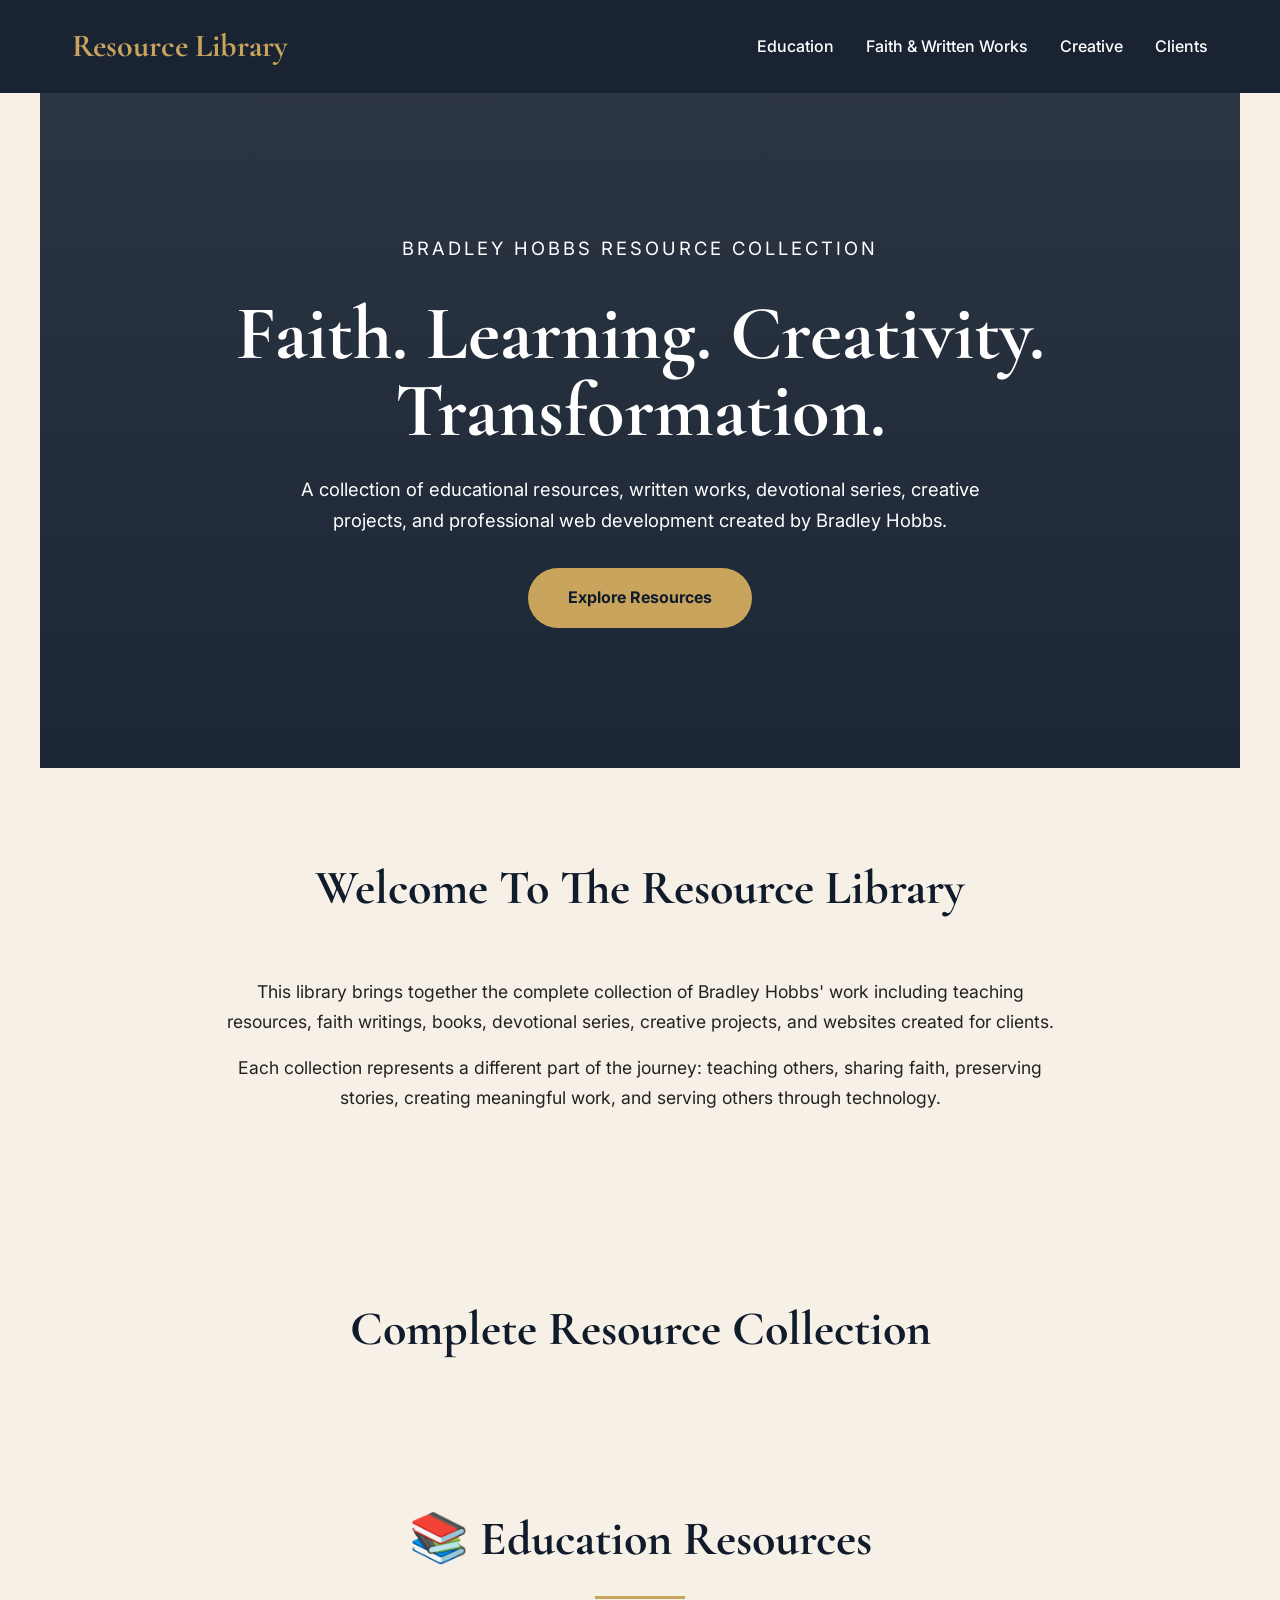
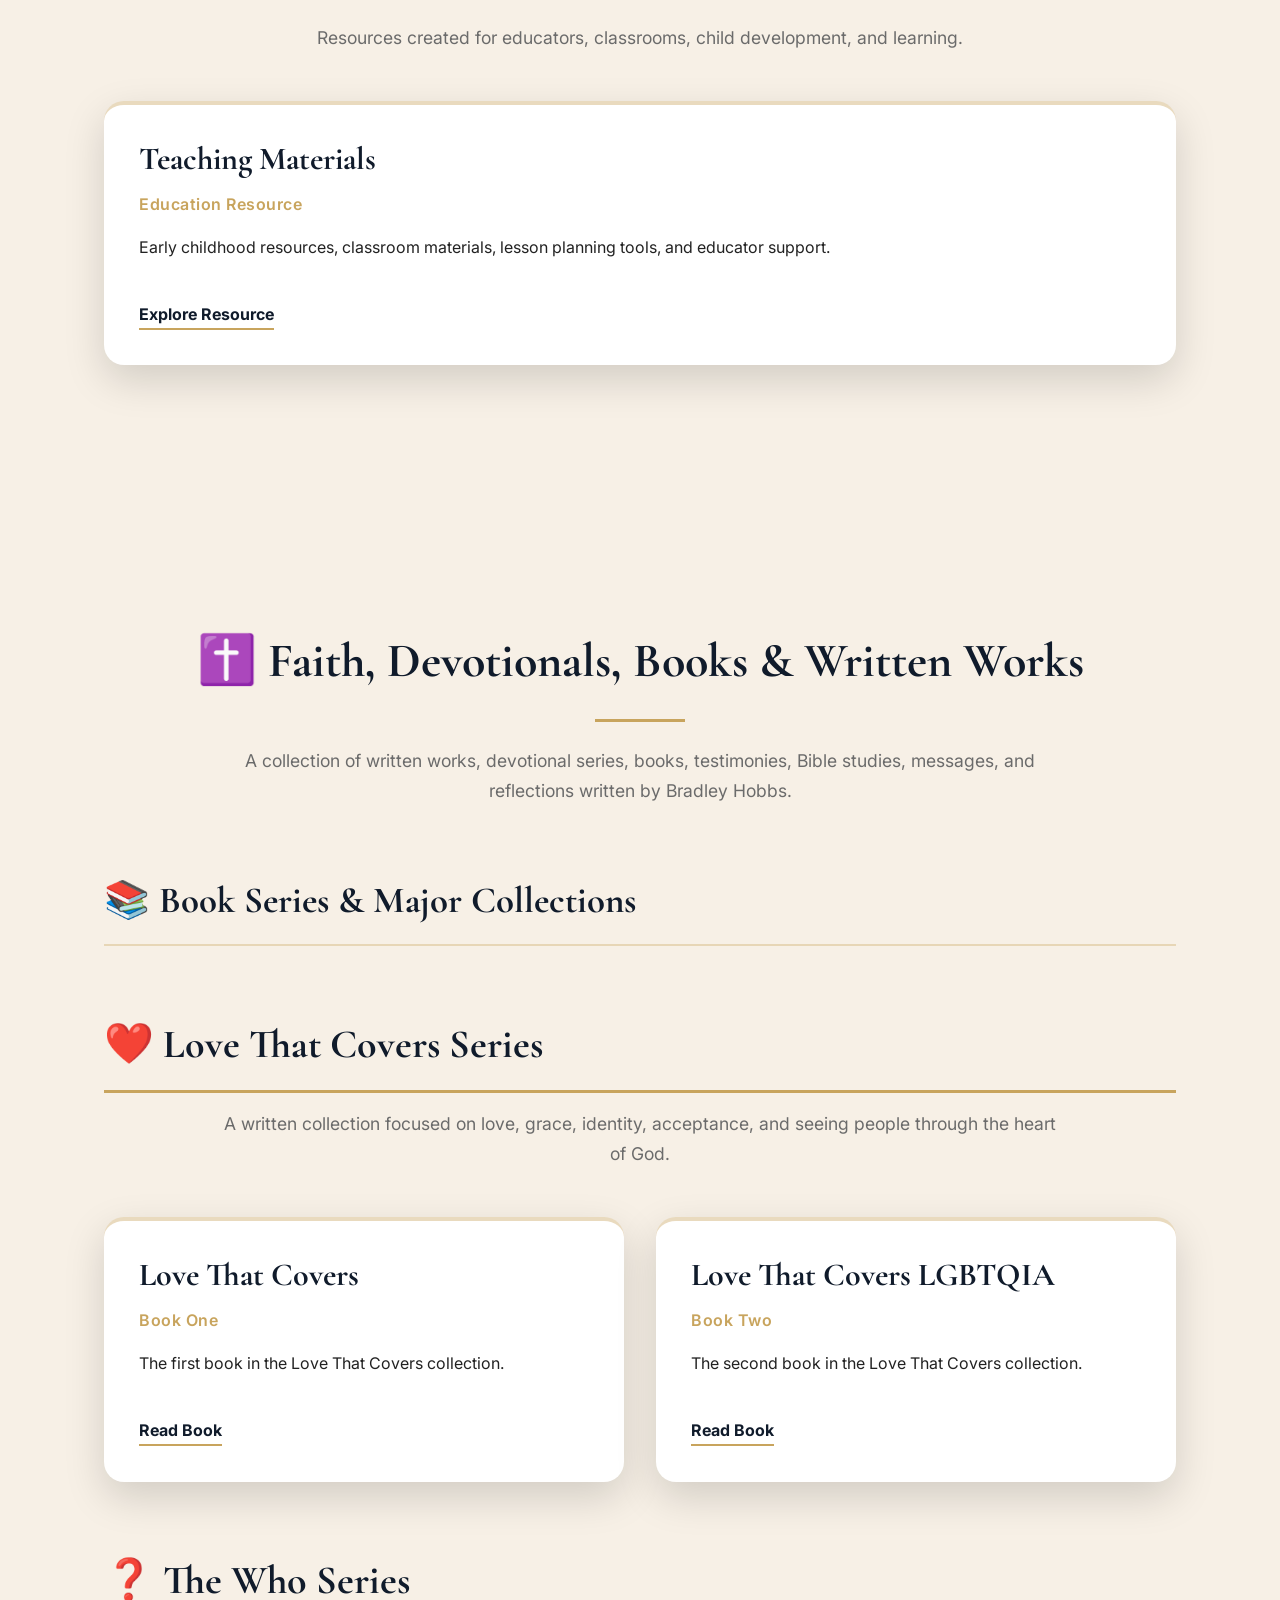
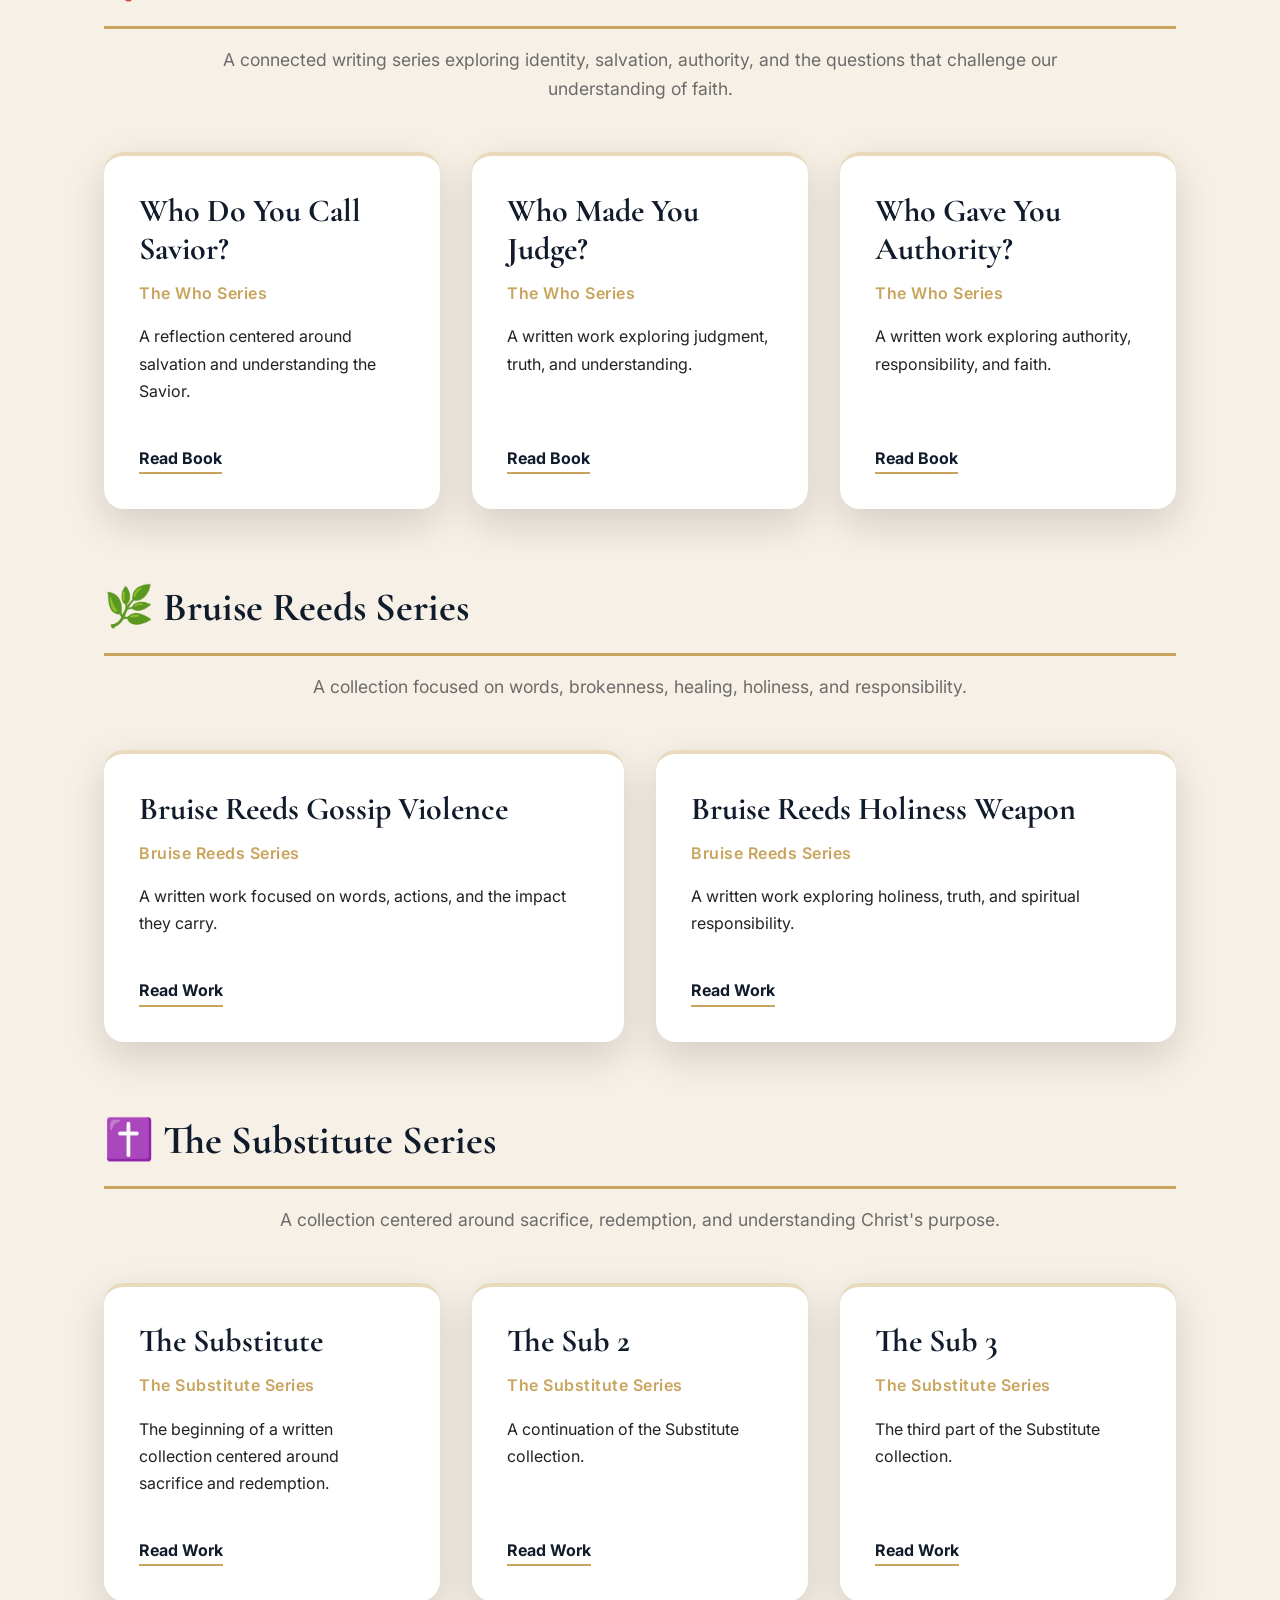
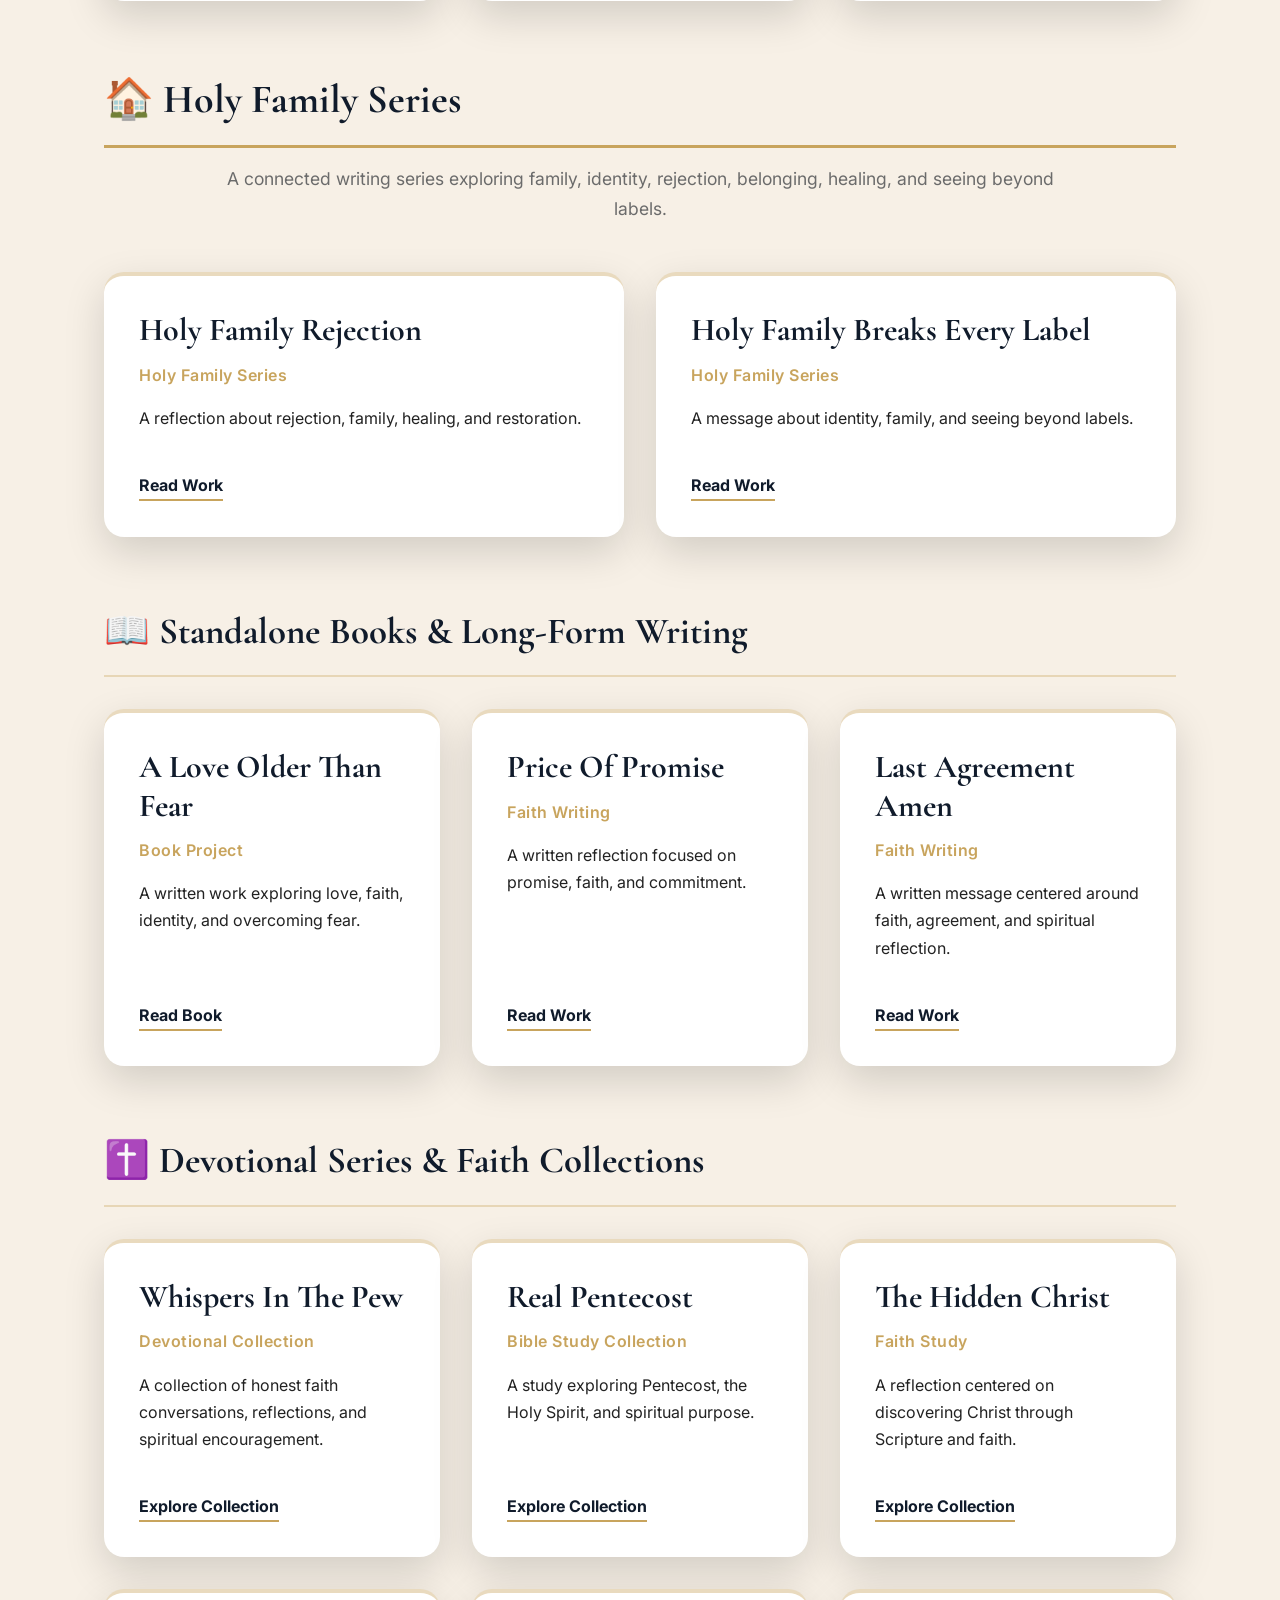
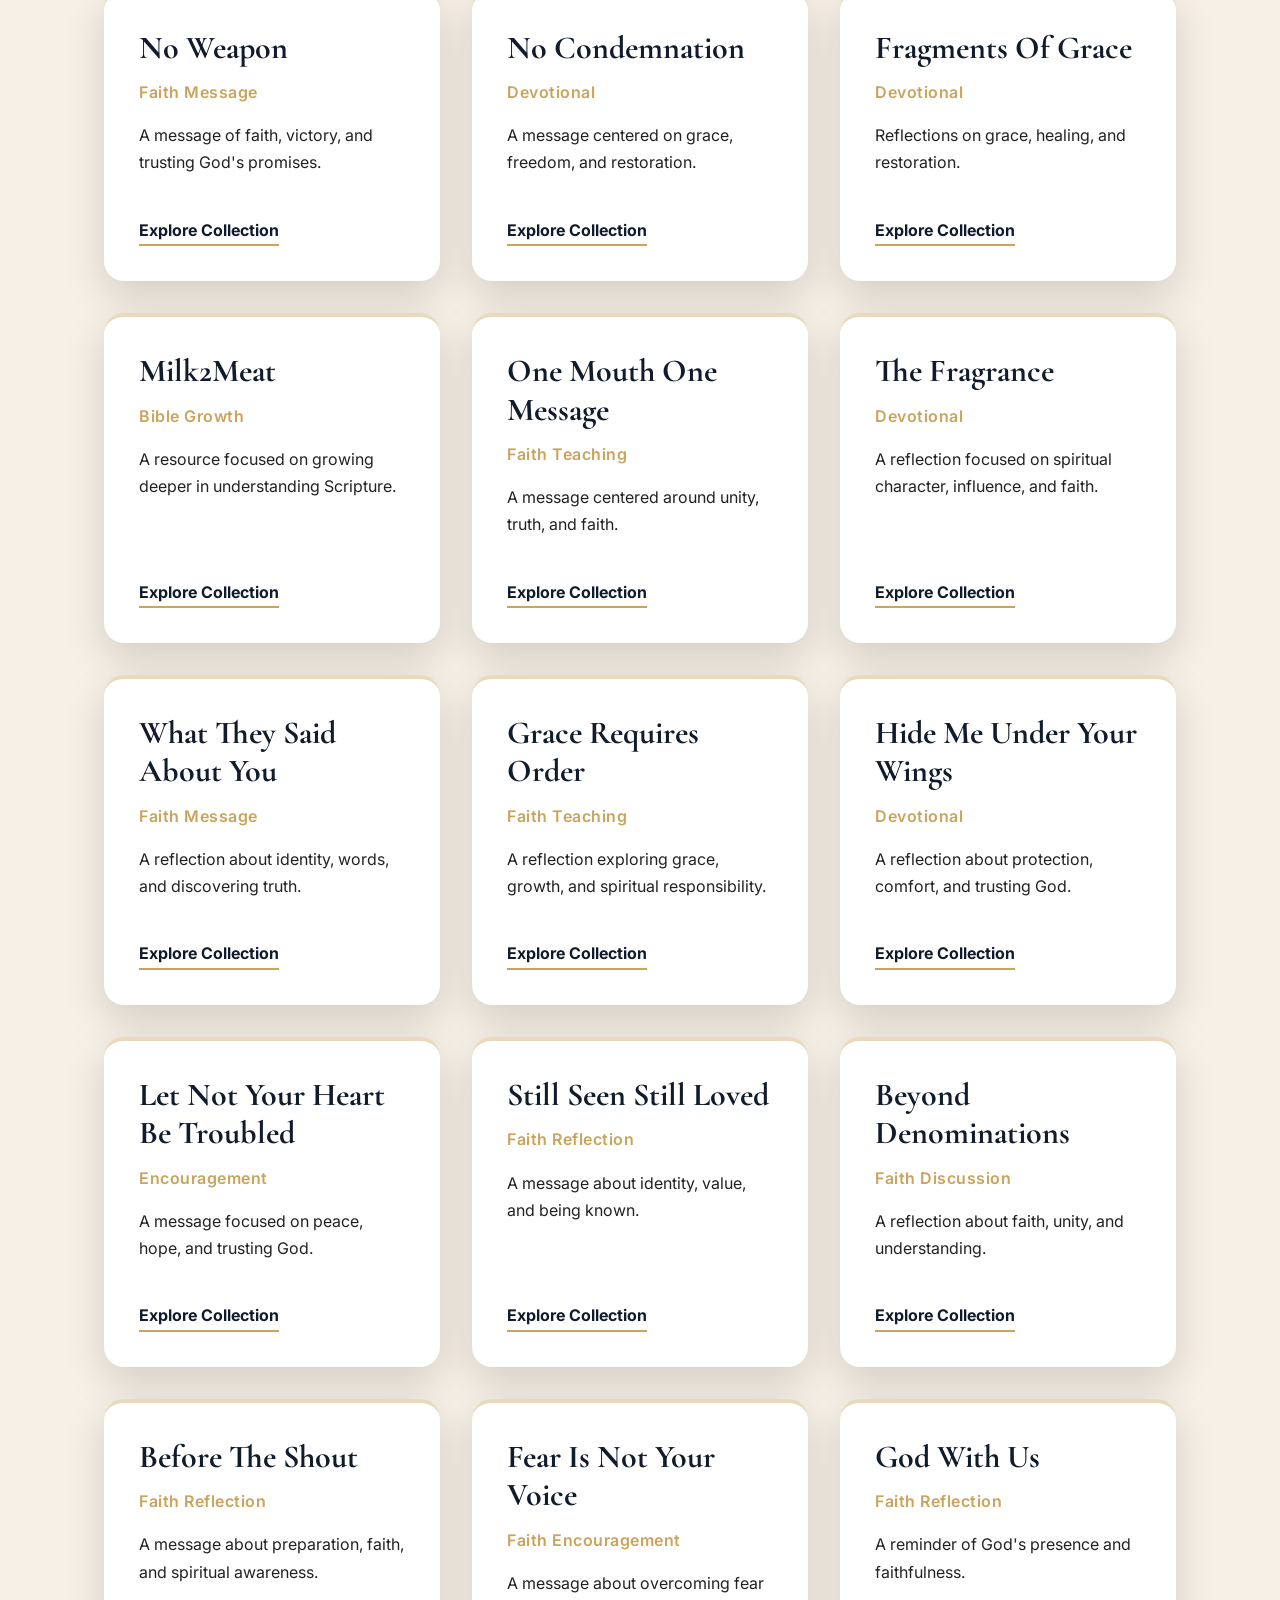
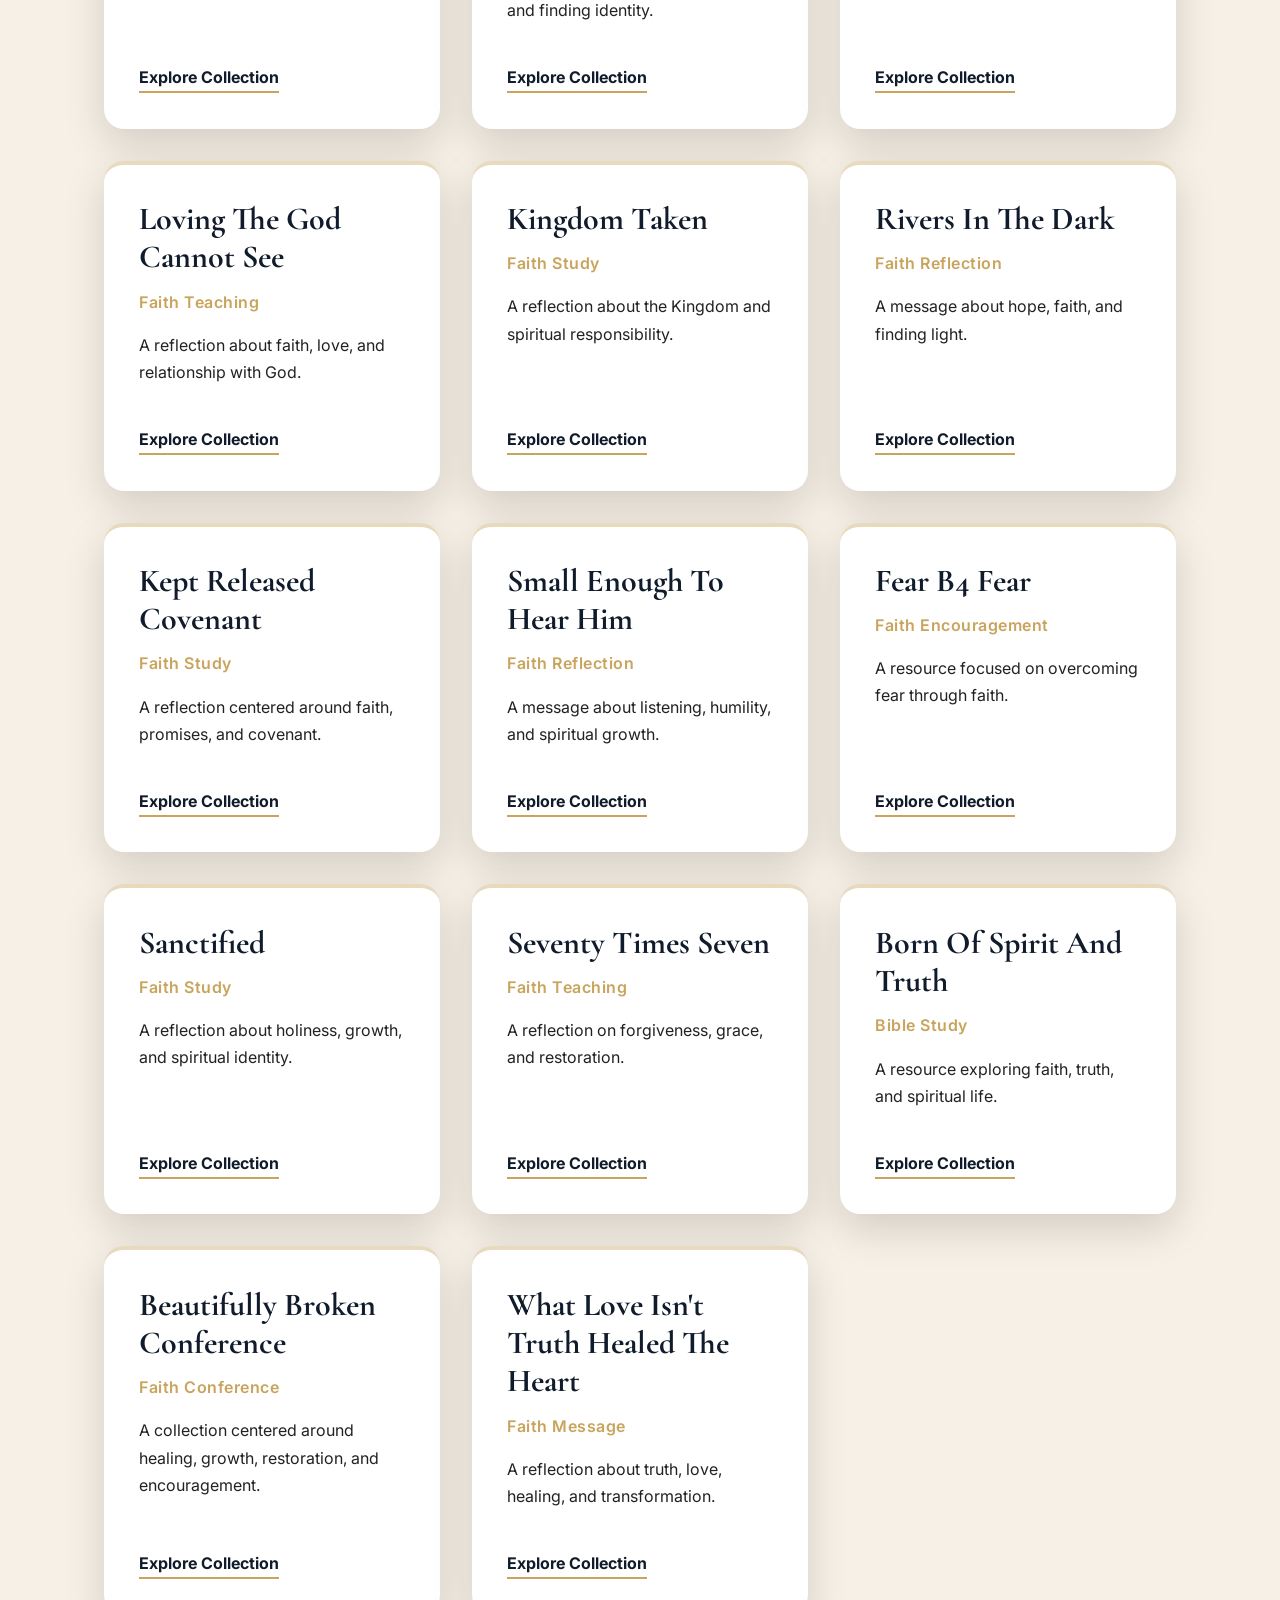
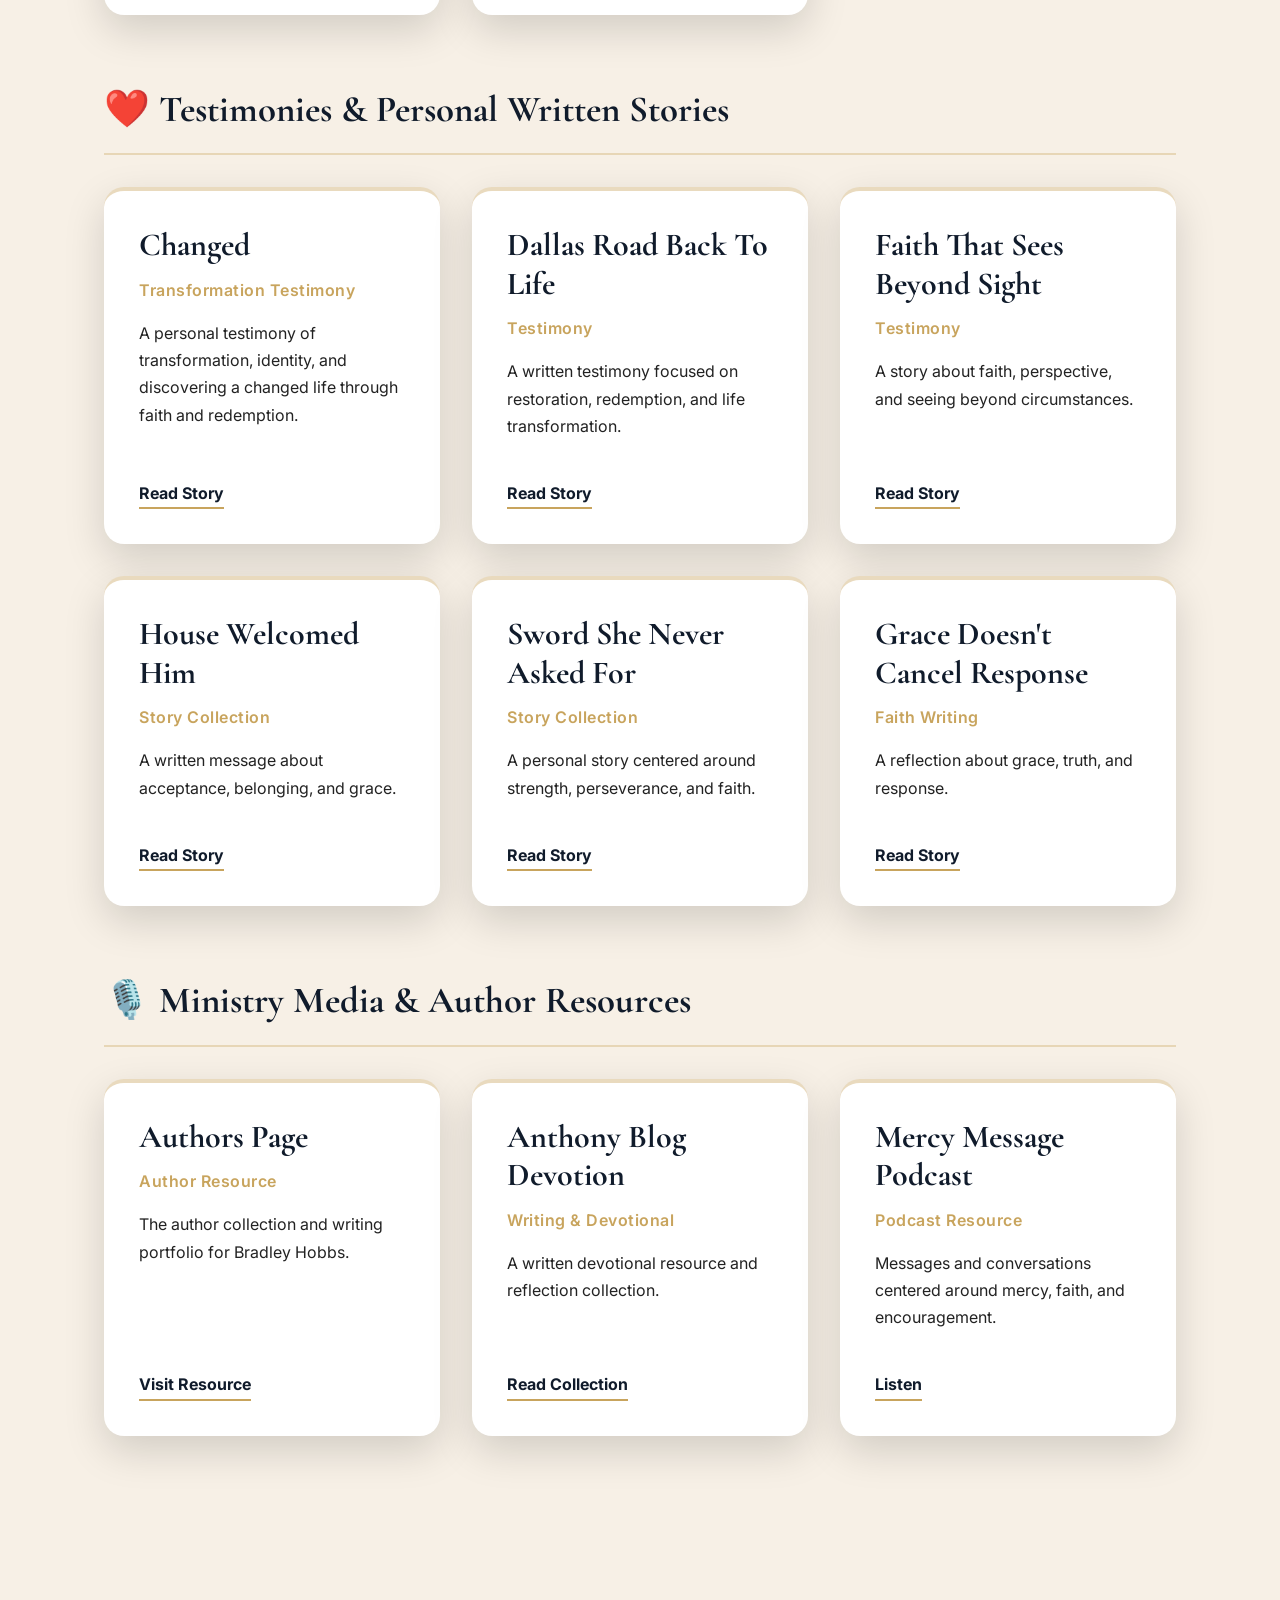
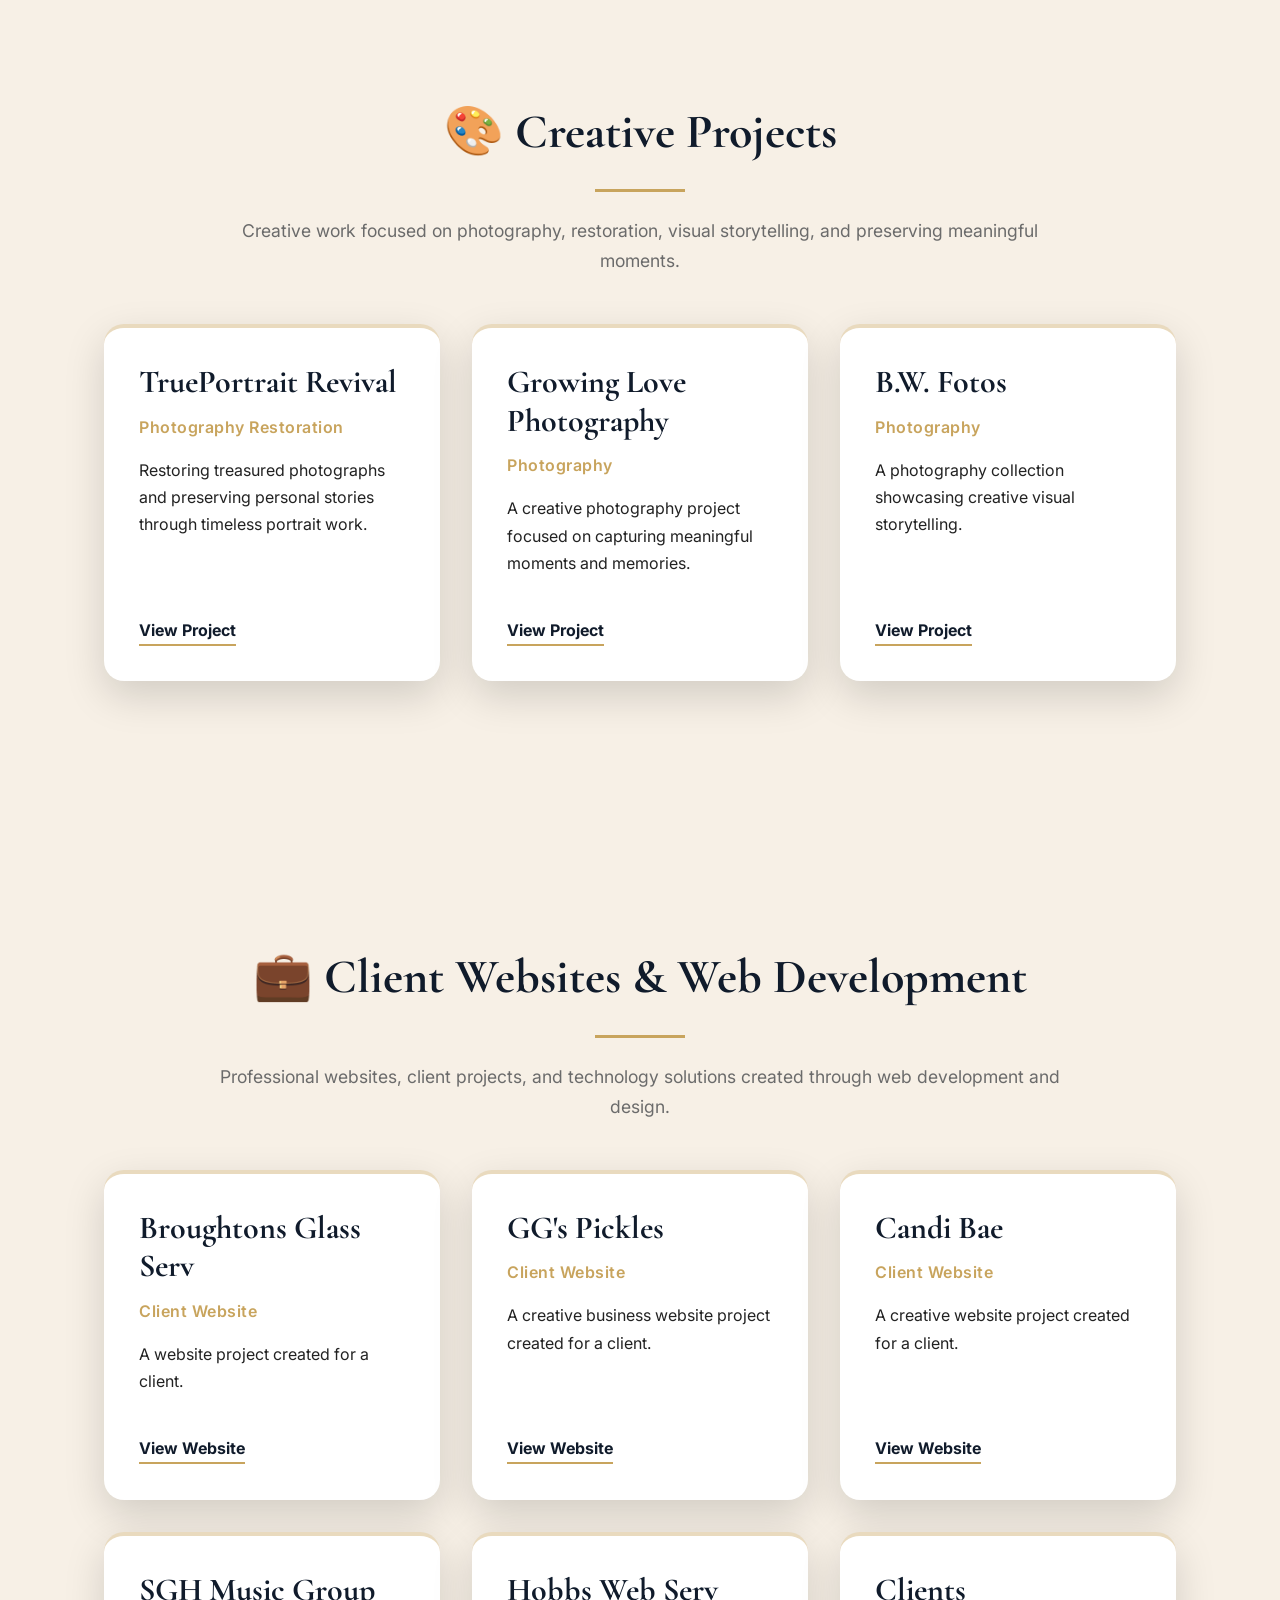
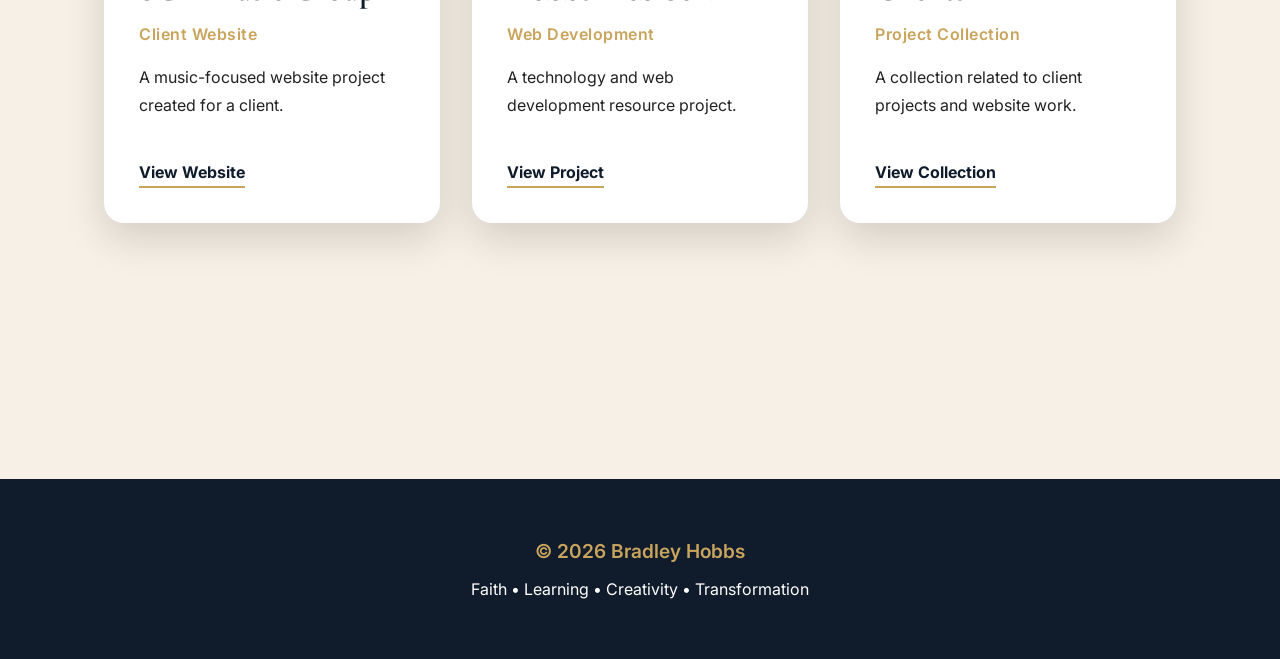
==== index.html @ 56458b0a "Update index.html" ====
<!DOCTYPE html>
<html lang="en">

<head>

<meta charset="UTF-8">

<meta name="viewport" content="width=device-width, initial-scale=1.0">


<title>
Resource Library | Bradley Hobbs
</title>


<meta name="description" content="Explore Bradley Hobbs' resource library featuring education, faith writings, devotional collections, creative projects, and professional web development.">


<meta name="author" content="Bradley Hobbs">


<link rel="stylesheet" href="styles/resources.css">


</head>



<body>



<header class="header">


<nav class="navbar">


<a href="index.html" class="logo">
Resource Library
</a>



<button class="menu-toggle" aria-label="Open Menu">
☰
</button>





<ul class="nav-links">


<li>
<a href="#education">
Education
</a>
</li>



<li>
<a href="#faith">
Faith & Written Works
</a>
</li>



<li>
<a href="#creative">
Creative
</a>
</li>



<li>
<a href="#clients">
Clients
</a>
</li>


</ul>



</nav>


</header>







<main>





<section class="hero">



<div class="hero-content">


<p class="eyebrow">
Bradley Hobbs Resource Collection
</p>



<h1>
Faith. Learning.
Creativity. Transformation.
</h1>




<p>
A collection of educational resources,
written works, devotional series,
creative projects, and professional
web development created by Bradley Hobbs.
</p>




<a href="#directory" class="button">
Explore Resources
</a>




</div>



</section>









<section class="intro">



<h2>
Welcome To The Resource Library
</h2>



<p>
This library brings together the complete collection
of Bradley Hobbs' work including teaching resources,
faith writings, books, devotional series, creative
projects, and websites created for clients.
</p>



<p>
Each collection represents a different part of the journey:
teaching others, sharing faith, preserving stories,
creating meaningful work, and serving others through
technology.
</p>



</section>









<section id="directory" class="directory">



<h2>
Complete Resource Collection
</h2>










<!--========================================================

EDUCATION RESOURCES

=========================================================-->



<section id="education" class="resource-category">



<h3>
📚 Education Resources
</h3>




<p>
Resources created for educators, classrooms,
child development, and learning.
</p>





<div class="resource-grid">






<article class="resource-card">



<h4>
Teaching Materials
</h4>



<span>
Education Resource
</span>



<p>
Early childhood resources, classroom materials,
lesson planning tools, and educator support.
</p>




<a href="https://brad-hobbswd.github.io/teaching-materials/" target="_blank">
Explore Resource
</a>



</article>







</div>


</section>

  <!--========================================================

FAITH, DEVOTIONALS, BOOKS & WRITTEN WORKS

=========================================================-->



<section id="faith" class="resource-category">



<h3>
✝️ Faith, Devotionals, Books & Written Works
</h3>



<p>
A collection of written works, devotional series,
books, testimonies, Bible studies, messages,
and reflections written by Bradley Hobbs.
</p>







<!--========================================================

BOOK SERIES & MAJOR COLLECTIONS

=========================================================-->


<h4 class="collection-title">
📚 Book Series & Major Collections
</h4>





<!-- LOVE THAT COVERS SERIES -->

<h4 class="series-heading">
❤️ Love That Covers Series
</h4>


<p class="series-description">
A written collection focused on love,
grace, identity, acceptance, and seeing
people through the heart of God.
</p>



<div class="resource-grid">



<article class="resource-card">

<h4>
Love That Covers
</h4>


<span>
Book One
</span>


<p>
The first book in the Love That Covers collection.
</p>


<a href="https://brad-hobbswd.github.io/love-that-covers/" target="_blank">
Read Book
</a>


</article>





<article class="resource-card">

<h4>
Love That Covers LGBTQIA
</h4>


<span>
Book Two
</span>


<p>
The second book in the Love That Covers collection.
</p>


<a href="https://brad-hobbswd.github.io/love-that-covers-lgbtqia/" target="_blank">
Read Book
</a>


</article>


</div>









<!-- THE WHO SERIES -->


<h4 class="series-heading">
❓ The Who Series
</h4>


<p class="series-description">
A connected writing series exploring identity,
salvation, authority, and the questions that
challenge our understanding of faith.
</p>



<div class="resource-grid">



<article class="resource-card">

<h4>
Who Do You Call Savior?
</h4>


<span>
The Who Series
</span>


<p>
A reflection centered around salvation
and understanding the Savior.
</p>


<a href="https://brad-hobbswd.github.io/who-do-you-call-savior/" target="_blank">
Read Book
</a>


</article>





<article class="resource-card">

<h4>
Who Made You Judge?
</h4>


<span>
The Who Series
</span>


<p>
A written work exploring judgment,
truth, and understanding.
</p>


<a href="https://brad-hobbswd.github.io/who-made-you-judge/" target="_blank">
Read Book
</a>


</article>





<article class="resource-card">

<h4>
Who Gave You Authority?
</h4>


<span>
The Who Series
</span>


<p>
A written work exploring authority,
responsibility, and faith.
</p>


<a href="https://brad-hobbswd.github.io/who-gave-you-authority/" target="_blank">
Read Book
</a>


</article>


</div>









<!-- BRUISE REEDS SERIES -->


<h4 class="series-heading">
🌿 Bruise Reeds Series
</h4>


<p class="series-description">
A collection focused on words,
brokenness, healing, holiness,
and responsibility.
</p>



<div class="resource-grid">



<article class="resource-card">

<h4>
Bruise Reeds Gossip Violence
</h4>


<span>
Bruise Reeds Series
</span>


<p>
A written work focused on words,
actions, and the impact they carry.
</p>


<a href="https://brad-hobbswd.github.io/bruise-reeds-gossip-violence/" target="_blank">
Read Work
</a>


</article>





<article class="resource-card">

<h4>
Bruise Reeds Holiness Weapon
</h4>


<span>
Bruise Reeds Series
</span>


<p>
A written work exploring holiness,
truth, and spiritual responsibility.
</p>


<a href="https://brad-hobbswd.github.io/bruise-reeds-holiness-weapon/" target="_blank">
Read Work
</a>


</article>


</div>









<!-- THE SUBSTITUTE SERIES -->


<h4 class="series-heading">
✝️ The Substitute Series
</h4>


<p class="series-description">
A collection centered around sacrifice,
redemption, and understanding Christ's purpose.
</p>



<div class="resource-grid">



<article class="resource-card">

<h4>
The Substitute
</h4>


<span>
The Substitute Series
</span>


<p>
The beginning of a written collection
centered around sacrifice and redemption.
</p>


<a href="https://brad-hobbswd.github.io/the-substitute/" target="_blank">
Read Work
</a>


</article>





<article class="resource-card">

<h4>
The Sub 2
</h4>


<span>
The Substitute Series
</span>


<p>
A continuation of the Substitute collection.
</p>


<a href="https://brad-hobbswd.github.io/the-sub-2/" target="_blank">
Read Work
</a>


</article>





<article class="resource-card">

<h4>
The Sub 3
</h4>


<span>
The Substitute Series
</span>


<p>
The third part of the Substitute collection.
</p>


<a href="https://brad-hobbswd.github.io/the-sub-3/" target="_blank">
Read Work
</a>


</article>


</div>









<!-- HOLY FAMILY SERIES -->


<h4 class="series-heading">
🏠 Holy Family Series
</h4>


<p class="series-description">
A connected writing series exploring family,
identity, rejection, belonging, healing,
and seeing beyond labels.
</p>



<div class="resource-grid">



<article class="resource-card">

<h4>
Holy Family Rejection
</h4>


<span>
Holy Family Series
</span>


<p>
A reflection about rejection,
family, healing, and restoration.
</p>


<a href="https://brad-hobbswd.github.io/holy-family-rejection/" target="_blank">
Read Work
</a>


</article>





<article class="resource-card">

<h4>
Holy Family Breaks Every Label
</h4>


<span>
Holy Family Series
</span>


<p>
A message about identity,
family, and seeing beyond labels.
</p>


<a href="https://brad-hobbswd.github.io/holy-family-breaks-every-label/" target="_blank">
Read Work
</a>


</article>


</div>

  <!--========================================================

STANDALONE BOOKS & LONG-FORM WRITING

=========================================================-->



<h4 class="collection-title">
📖 Standalone Books & Long-Form Writing
</h4>



<div class="resource-grid">







<article class="resource-card">



<h4>
A Love Older Than Fear
</h4>



<span>
Book Project
</span>



<p>
A written work exploring love,
faith, identity, and overcoming fear.
</p>




<a href="https://brad-hobbswd.github.io/A-Love-older-ThanFear/" target="_blank">
Read Book
</a>



</article>








<article class="resource-card">



<h4>
Price Of Promise
</h4>



<span>
Faith Writing
</span>



<p>
A written reflection focused on
promise, faith, and commitment.
</p>




<a href="https://brad-hobbswd.github.io/priceOfpromise/" target="_blank">
Read Work
</a>



</article>








<article class="resource-card">



<h4>
Last Agreement Amen
</h4>



<span>
Faith Writing
</span>



<p>
A written message centered around
faith, agreement, and spiritual reflection.
</p>




<a href="https://brad-hobbswd.github.io/last-agreement-amen/" target="_blank">
Read Work
</a>



</article>







</div>









<!--========================================================

DEVOTIONAL SERIES & FAITH COLLECTIONS

=========================================================-->



<h4 class="collection-title">
✝️ Devotional Series & Faith Collections
</h4>




<div class="resource-grid">







<article class="resource-card">



<h4>
Whispers In The Pew
</h4>



<span>
Devotional Collection
</span>



<p>
A collection of honest faith conversations,
reflections, and spiritual encouragement.
</p>




<a href="https://brad-hobbswd.github.io/whispers-in-the-pew/" target="_blank">
Explore Collection
</a>



</article>

<article class="resource-card">



<h4>
Real Pentecost
</h4>



<span>
Bible Study Collection
</span>



<p>
A study exploring Pentecost,
the Holy Spirit, and spiritual purpose.
</p>




<a href="https://brad-hobbswd.github.io/Real-Pentecost/" target="_blank">
Explore Collection
</a>



</article>








<article class="resource-card">



<h4>
The Hidden Christ
</h4>



<span>
Faith Study
</span>



<p>
A reflection centered on discovering
Christ through Scripture and faith.
</p>




<a href="https://brad-hobbswd.github.io/the-hidden-christ/" target="_blank">
Explore Collection
</a>



</article>








<article class="resource-card">



<h4>
No Weapon
</h4>



<span>
Faith Message
</span>



<p>
A message of faith, victory,
and trusting God's promises.
</p>




<a href="https://brad-hobbswd.github.io/no-weapon/" target="_blank">
Explore Collection
</a>



</article>








<article class="resource-card">



<h4>
No Condemnation
</h4>



<span>
Devotional
</span>



<p>
A message centered on grace,
freedom, and restoration.
</p>




<a href="https://brad-hobbswd.github.io/no-condemnation/" target="_blank">
Explore Collection
</a>



</article>








<article class="resource-card">



<h4>
Fragments Of Grace
</h4>



<span>
Devotional
</span>



<p>
Reflections on grace,
healing, and restoration.
</p>




<a href="https://brad-hobbswd.github.io/fragments-of-grace/" target="_blank">
Explore Collection
</a>



</article>








<article class="resource-card">



<h4>
Milk2Meat
</h4>



<span>
Bible Growth
</span>



<p>
A resource focused on growing
deeper in understanding Scripture.
</p>




<a href="https://brad-hobbswd.github.io/milk2meat/" target="_blank">
Explore Collection
</a>



</article>








<article class="resource-card">



<h4>
One Mouth One Message
</h4>



<span>
Faith Teaching
</span>



<p>
A message centered around unity,
truth, and faith.
</p>




<a href="https://brad-hobbswd.github.io/onemouth-onemessage/" target="_blank">
Explore Collection
</a>



</article>








<article class="resource-card">



<h4>
The Fragrance
</h4>



<span>
Devotional
</span>



<p>
A reflection focused on spiritual
character, influence, and faith.
</p>




<a href="https://brad-hobbswd.github.io/the-fragrance/" target="_blank">
Explore Collection
</a>



</article>


  <!--========================================================

DEVOTIONAL SERIES & FAITH COLLECTIONS CONTINUED

=========================================================-->




<article class="resource-card">


<h4>
What They Said About You
</h4>


<span>
Faith Message
</span>


<p>
A reflection about identity,
words, and discovering truth.
</p>


<a href="https://brad-hobbswd.github.io/what-they-said-about-you/" target="_blank">
Explore Collection
</a>


</article>







<article class="resource-card">


<h4>
Grace Requires Order
</h4>


<span>
Faith Teaching
</span>


<p>
A reflection exploring grace,
growth, and spiritual responsibility.
</p>


<a href="https://brad-hobbswd.github.io/gracerequiresorder/" target="_blank">
Explore Collection
</a>


</article>







<article class="resource-card">


<h4>
Hide Me Under Your Wings
</h4>


<span>
Devotional
</span>


<p>
A reflection about protection,
comfort, and trusting God.
</p>


<a href="https://brad-hobbswd.github.io/hide-me-under-your-wings/" target="_blank">
Explore Collection
</a>


</article>







<article class="resource-card">


<h4>
Let Not Your Heart Be Troubled
</h4>


<span>
Encouragement
</span>


<p>
A message focused on peace,
hope, and trusting God.
</p>


<a href="https://brad-hobbswd.github.io/let-not-your-heart-be-troubled/" target="_blank">
Explore Collection
</a>


</article>







<article class="resource-card">


<h4>
Still Seen Still Loved
</h4>


<span>
Faith Reflection
</span>


<p>
A message about identity,
value, and being known.
</p>


<a href="https://brad-hobbswd.github.io/stillseen-still-loved/" target="_blank">
Explore Collection
</a>


</article>







<article class="resource-card">


<h4>
Beyond Denominations
</h4>


<span>
Faith Discussion
</span>


<p>
A reflection about faith,
unity, and understanding.
</p>


<a href="https://brad-hobbswd.github.io/beyond-denominations/" target="_blank">
Explore Collection
</a>


</article>







<article class="resource-card">


<h4>
Before The Shout
</h4>


<span>
Faith Reflection
</span>


<p>
A message about preparation,
faith, and spiritual awareness.
</p>


<a href="https://brad-hobbswd.github.io/before-the-shout/" target="_blank">
Explore Collection
</a>


</article>

<article class="resource-card">


<h4>
Fear Is Not Your Voice
</h4>


<span>
Faith Encouragement
</span>


<p>
A message about overcoming fear
and finding identity.
</p>


<a href="https://brad-hobbswd.github.io/fear-is-not-your-voice/" target="_blank">
Explore Collection
</a>


</article>







<article class="resource-card">


<h4>
God With Us
</h4>


<span>
Faith Reflection
</span>


<p>
A reminder of God's presence
and faithfulness.
</p>


<a href="https://brad-hobbswd.github.io/god-with-us/" target="_blank">
Explore Collection
</a>


</article>







<article class="resource-card">


<h4>
Loving The God Cannot See
</h4>


<span>
Faith Teaching
</span>


<p>
A reflection about faith,
love, and relationship with God.
</p>


<a href="https://brad-hobbswd.github.io/Loving-the-God-Cannot-See/" target="_blank">
Explore Collection
</a>


</article>

<article class="resource-card">


<h4>
Kingdom Taken
</h4>


<span>
Faith Study
</span>


<p>
A reflection about the Kingdom
and spiritual responsibility.
</p>


<a href="https://brad-hobbswd.github.io/kingdom-taken/" target="_blank">
Explore Collection
</a>


</article>







<article class="resource-card">


<h4>
Rivers In The Dark
</h4>


<span>
Faith Reflection
</span>


<p>
A message about hope,
faith, and finding light.
</p>


<a href="https://brad-hobbswd.github.io/rivers-in-the-dark/" target="_blank">
Explore Collection
</a>


</article>







<article class="resource-card">


<h4>
Kept Released Covenant
</h4>


<span>
Faith Study
</span>


<p>
A reflection centered around
faith, promises, and covenant.
</p>


<a href="https://brad-hobbswd.github.io/kept-released-covenant/" target="_blank">
Explore Collection
</a>


</article>







<article class="resource-card">


<h4>
Small Enough To Hear Him
</h4>


<span>
Faith Reflection
</span>


<p>
A message about listening,
humility, and spiritual growth.
</p>


<a href="https://brad-hobbswd.github.io/small-enough-to-hear-him/" target="_blank">
Explore Collection
</a>


</article>







<article class="resource-card">


<h4>
Fear B4 Fear
</h4>


<span>
Faith Encouragement
</span>


<p>
A resource focused on overcoming
fear through faith.
</p>


<a href="https://brad-hobbswd.github.io/fearb4fear/" target="_blank">
Explore Collection
</a>


</article>







<article class="resource-card">


<h4>
Sanctified
</h4>


<span>
Faith Study
</span>


<p>
A reflection about holiness,
growth, and spiritual identity.
</p>


<a href="https://brad-hobbswd.github.io/sanctified/" target="_blank">
Explore Collection
</a>


</article>







<article class="resource-card">


<h4>
Seventy Times Seven
</h4>


<span>
Faith Teaching
</span>


<p>
A reflection on forgiveness,
grace, and restoration.
</p>


<a href="https://brad-hobbswd.github.io/seventy-times-seven/" target="_blank">
Explore Collection
</a>


</article>







<article class="resource-card">


<h4>
Born Of Spirit And Truth
</h4>


<span>
Bible Study
</span>


<p>
A resource exploring faith,
truth, and spiritual life.
</p>


<a href="https://brad-hobbswd.github.io/bornofspirit-and-truth/" target="_blank">
Explore Collection
</a>


</article>

  <!--========================================================

DEVOTIONAL SERIES & FAITH COLLECTIONS FINAL

=========================================================-->



<article class="resource-card">


<h4>
Beautifully Broken Conference
</h4>


<span>
Faith Conference
</span>


<p>
A collection centered around healing,
growth, restoration, and encouragement.
</p>


<a href="https://brad-hobbswd.github.io/beautifully-broken-conference/" target="_blank">
Explore Collection
</a>


</article>







<article class="resource-card">


<h4>
What Love Isn't Truth Healed The Heart
</h4>


<span>
Faith Message
</span>


<p>
A reflection about truth, love,
healing, and transformation.
</p>


<a href="https://brad-hobbswd.github.io/whatLoveisnt-truthhealedtheheart/" target="_blank">
Explore Collection
</a>


</article>







</div>








<!--========================================================

TESTIMONIES & PERSONAL WRITTEN STORIES

=========================================================-->



<h4 class="collection-title">
❤️ Testimonies & Personal Written Stories
</h4>




<div class="resource-grid">



<article class="resource-card">


<h4>
Changed
</h4>


<span>
Transformation Testimony
</span>


<p>
A personal testimony of transformation,
identity, and discovering a changed life
through faith and redemption.
</p>


<a href="https://brad-hobbswd.github.io/changed/" target="_blank">
Read Story
</a>


</article>


<article class="resource-card">


<h4>
Dallas Road Back To Life
</h4>


<span>
Testimony
</span>


<p>
A written testimony focused on
restoration, redemption, and life transformation.
</p>


<a href="https://brad-hobbswd.github.io/dallas-road-back-to-life/" target="_blank">
Read Story
</a>


</article>








<article class="resource-card">


<h4>
Faith That Sees Beyond Sight
</h4>


<span>
Testimony
</span>


<p>
A story about faith, perspective,
and seeing beyond circumstances.
</p>


<a href="https://brad-hobbswd.github.io/faith-that-sees-beyond-sight/" target="_blank">
Read Story
</a>


</article>








<article class="resource-card">


<h4>
House Welcomed Him
</h4>


<span>
Story Collection
</span>


<p>
A written message about acceptance,
belonging, and grace.
</p>


<a href="https://brad-hobbswd.github.io/house-welcomed-him/" target="_blank">
Read Story
</a>


</article>








<article class="resource-card">


<h4>
Sword She Never Asked For
</h4>


<span>
Story Collection
</span>


<p>
A personal story centered around
strength, perseverance, and faith.
</p>


<a href="https://brad-hobbswd.github.io/sword-she-never-asked-for/" target="_blank">
Read Story
</a>


</article>








<article class="resource-card">


<h4>
Grace Doesn't Cancel Response
</h4>


<span>
Faith Writing
</span>


<p>
A reflection about grace,
truth, and response.
</p>


<a href="https://brad-hobbswd.github.io/gracedoesntcancelresponse/" target="_blank">
Read Story
</a>


</article>







</div>








<!--========================================================

MINISTRY MEDIA & AUTHOR RESOURCES

=========================================================-->



<h4 class="collection-title">
🎙️ Ministry Media & Author Resources
</h4>




<div class="resource-grid">






<article class="resource-card">


<h4>
Authors Page
</h4>


<span>
Author Resource
</span>


<p>
The author collection and writing portfolio
for Bradley Hobbs.
</p>


<a href="https://brad-hobbswd.github.io/authors-page/" target="_blank">
Visit Resource
</a>


</article>








<article class="resource-card">


<h4>
Anthony Blog Devotion
</h4>


<span>
Writing & Devotional
</span>


<p>
A written devotional resource
and reflection collection.
</p>


<a href="https://brad-hobbswd.github.io/anthony-blog-devotion/" target="_blank">
Read Collection
</a>


</article>








<article class="resource-card">


<h4>
Mercy Message Podcast
</h4>


<span>
Podcast Resource
</span>


<p>
Messages and conversations centered
around mercy, faith, and encouragement.
</p>


<a href="https://brad-hobbswd.github.io/mercy-message-podcast/" target="_blank">
Listen
</a>


</article>

</div>

</section>

  <!--========================================================

CREATIVE PROJECTS

=========================================================-->



<section id="creative" class="resource-category">



<h3>
🎨 Creative Projects
</h3>



<p>
Creative work focused on photography,
restoration, visual storytelling, and preserving
meaningful moments.
</p>





<div class="resource-grid">







<article class="resource-card">


<h4>
TruePortrait Revival
</h4>


<span>
Photography Restoration
</span>


<p>
Restoring treasured photographs and preserving
personal stories through timeless portrait work.
</p>


<a href="https://brad-hobbswd.github.io/trueportrait-revival/" target="_blank">
View Project
</a>


</article>








<article class="resource-card">


<h4>
Growing Love Photography
</h4>


<span>
Photography
</span>


<p>
A creative photography project focused on
capturing meaningful moments and memories.
</p>


<a href="https://brad-hobbswd.github.io/growing-love-photography/" target="_blank">
View Project
</a>


</article>








<article class="resource-card">


<h4>
B.W. Fotos
</h4>


<span>
Photography
</span>


<p>
A photography collection showcasing
creative visual storytelling.
</p>


<a href="https://brad-hobbswd.github.io/b.w-fotos/" target="_blank">
View Project
</a>


</article>







</div>


</section>









<!--========================================================

CLIENT WEBSITES & WEB DEVELOPMENT

=========================================================-->



<section id="clients" class="resource-category">



<h3>
💼 Client Websites & Web Development
</h3>



<p>
Professional websites, client projects,
and technology solutions created through
web development and design.
</p>





<div class="resource-grid">







<article class="resource-card">


<h4>
Broughtons Glass Serv
</h4>


<span>
Client Website
</span>


<p>
A website project created for a client.
</p>


<a href="https://brad-hobbswd.github.io/broughtonsglassserv/" target="_blank">
View Website
</a>


</article>








<article class="resource-card">


<h4>
GG's Pickles
</h4>


<span>
Client Website
</span>


<p>
A creative business website project
created for a client.
</p>


<a href="https://brad-hobbswd.github.io/gg-s-pickles/" target="_blank">
View Website
</a>


</article>








<article class="resource-card">


<h4>
Candi Bae
</h4>


<span>
Client Website
</span>


<p>
A creative website project
created for a client.
</p>


<a href="https://brad-hobbswd.github.io/Candi-Bae/" target="_blank">
View Website
</a>


</article>








<article class="resource-card">


<h4>
SGH Music Group
</h4>


<span>
Client Website
</span>


<p>
A music-focused website project
created for a client.
</p>


<a href="https://brad-hobbswd.github.io/sghMusicgroup/" target="_blank">
View Website
</a>


</article>








<article class="resource-card">


<h4>
Hobbs Web Serv
</h4>


<span>
Web Development
</span>


<p>
A technology and web development
resource project.
</p>


<a href="https://brad-hobbswd.github.io/hobbswebserv/" target="_blank">
View Project
</a>


</article>








<article class="resource-card">


<h4>
Clients
</h4>


<span>
Project Collection
</span>


<p>
A collection related to client
projects and website work.
</p>


<a href="https://brad-hobbswd.github.io/clients/" target="_blank">
View Collection
</a>


</article>

</div>


</section>

  <!--========================================================

CLOSE RESOURCE DIRECTORY

=========================================================-->


</section>


</main>








<!--========================================================

FOOTER

=========================================================-->



<footer class="footer">


<p>
© <span class="footer-year"></span> Bradley Hobbs
</p>



<p>
Faith • Learning • Creativity • Transformation
</p>



</footer>








<script src="scripts/resources.js"></script>



</body>


</html>
---- styles/resources.css ----
@import url('https://fonts.googleapis.com/css2?family=Cormorant+Garamond:wght@400;500;600;700&family=Inter:wght@300;400;500;600;700&display=swap');


/*========================================================

RESOURCE LIBRARY
MASTER STYLESHEET

Author: Bradley Hobbs

========================================================*/


:root {

    --navy:#101b2b;

    --navy-light:#18283d;

    --gold:#c8a45d;

    --ivory:#f7f0e6;

    --white:#ffffff;

    --charcoal:#222222;

    --gray:#6b6b6b;

    --border:
    rgba(200,164,93,.35);

    --shadow:
    0 15px 40px rgba(0,0,0,.15);

}





/*========================================================
RESET
========================================================*/


* {

    margin:0;

    padding:0;

    box-sizing:border-box;

}



html {

    scroll-behavior:smooth;

}



body {

    background:var(--ivory);

    color:var(--charcoal);

    font-family:
    "Inter",
    sans-serif;

    line-height:1.7;

}



h1,
h2,
h3,
h4 {

    font-family:
    "Cormorant Garamond",
    serif;

    color:var(--navy);

}



p {

    margin-bottom:1rem;

}



a {

    text-decoration:none;

    color:inherit;

}





/*========================================================
HEADER / NAVIGATION
========================================================*/


.header {

    position:sticky;

    top:0;

    z-index:1000;

    background:

    rgba(16,27,43,.96);

    backdrop-filter:blur(10px);

}



.navbar {

    max-width:1200px;

    margin:auto;

    padding:1.2rem 2rem;

    display:flex;

    align-items:center;

    justify-content:space-between;

}



.logo {

    color:var(--gold);

    font-family:
    "Cormorant Garamond",
    serif;

    font-size:2rem;

    font-weight:700;

}





.nav-links {

    display:flex;

    align-items:center;

    gap:2rem;

    list-style:none;

}



.nav-links a {

    color:var(--white);

    transition:.3s;

    font-weight:500;

}



.nav-links a:hover,

.nav-links a.active {

    color:var(--gold);

}





.menu-toggle {

    display:none;

    border:none;

    background:none;

    color:white;

    font-size:2rem;

    cursor:pointer;

}







/*========================================================
HERO
========================================================*/


.hero {

    min-height:75vh;

    display:flex;

    align-items:center;

    justify-content:center;

    text-align:center;

    padding:5rem 2rem;


    background:

    linear-gradient(

    rgba(16,27,43,.88),

    rgba(16,27,43,.95)

    );

}



.hero-content {

    max-width:850px;

    color:white;

}



.eyebrow {

    color:var(--gold);

    text-transform:uppercase;

    letter-spacing:3px;

    font-size:.9rem;

    margin-bottom:1rem;

}



.hero h1 {

    color:white;

    font-size:

    clamp(3rem,6vw,5rem);

    line-height:1;

    margin-bottom:1.5rem;

}



.hero p {

    color:white;

    font-size:1.15rem;

    max-width:750px;

    margin:

    0 auto 2rem;

}





.button {

    display:inline-block;

    padding:1rem 2.5rem;

    background:var(--gold);

    color:var(--navy);

    border-radius:50px;

    font-weight:700;

    transition:.3s;

}



.button:hover {

    transform:translateY(-5px);

}








/*========================================================
GENERAL SECTIONS
========================================================*/


section {

    max-width:1200px;

    margin:auto;

    padding:5rem 2rem;

}



section h2 {

    text-align:center;

    font-size:3rem;

    margin-bottom:3rem;

}



.intro {

    text-align:center;

    max-width:900px;

}



.intro p {

    font-size:1.1rem;

}


/*========================================================
RESOURCE DIRECTORY
========================================================*/


.directory {

    width:100%;

}



.resource-category {

    margin-bottom:6rem;

}



.resource-category > p {

    max-width:850px;

    margin:

    0 auto 3rem;

    text-align:center;

    color:var(--gray);

    font-size:1.1rem;

}





.resource-category h3 {

    font-size:3rem;

    text-align:center;

    margin-bottom:1.5rem;

    position:relative;

}



.resource-category h3::after {

    content:"";

    display:block;

    width:90px;

    height:3px;

    background:var(--gold);

    margin:1rem auto 0;

}





/*========================================================
COLLECTION HEADINGS
========================================================*/


.collection-title {

    font-size:2.3rem;

    margin:

    4rem 0 2rem;

    padding-bottom:.75rem;

    border-bottom:

    2px solid var(--border);

}

/*========================================================
SERIES HEADINGS
========================================================*/


.series-heading {

    grid-column:1 / -1;

    font-size:2.5rem;

    margin:

    4rem 0 1rem;

    padding-bottom:.75rem;

    border-bottom:

    3px solid var(--gold);

}



.series-description {

    grid-column:1 / -1;

    max-width:850px;

    margin:

    0 0 2rem;

    color:var(--gray);

    font-size:1.1rem;

}




/*========================================================
RESOURCE GRID
========================================================*/


.resource-grid {

    display:grid;

    grid-template-columns:

    repeat(auto-fit,minmax(300px,1fr));

    gap:2rem;

}





/*========================================================
RESOURCE CARDS
========================================================*/


.resource-card {

    background:var(--white);

    padding:2.2rem;

    border-radius:20px;

    box-shadow:var(--shadow);

    display:flex;

    flex-direction:column;

    transition:

    transform .35s ease,

    box-shadow .35s ease;

    border-top:

    4px solid transparent;

}



.resource-card:hover {

    transform:

    translateY(-8px);

    border-top:

    4px solid var(--gold);

    box-shadow:

    0 20px 50px rgba(0,0,0,.18);

}





.resource-card h4 {

    font-size:2rem;

    line-height:1.2;

    margin-bottom:.75rem;

}





.resource-card span {

    color:var(--gold);

    font-weight:600;

    letter-spacing:.5px;

    margin-bottom:1rem;

    display:block;

}





.resource-card p {

    color:var(--charcoal);

    flex-grow:1;

}





/*========================================================
SERIES LISTS
========================================================*/


.resource-card ul {

    margin:

    1rem 0;

    padding-left:1.5rem;

}



.resource-card li {

    margin-bottom:.4rem;

}





/*========================================================
RESOURCE BUTTON LINKS
========================================================*/


.resource-card a {

    display:inline-block;

    margin-top:1.5rem;

    color:var(--navy);

    font-weight:700;

    width:max-content;

    border-bottom:

    2px solid var(--gold);

    transition:.3s;

}



.resource-card a:hover {

    color:var(--gold);

}





/*========================================================
CATEGORY DIFFERENTIATION
========================================================*/


#education .resource-card {

    border-top-color:

    rgba(200,164,93,.4);

}



#faith .resource-card {

    border-top-color:

    rgba(200,164,93,.4);

}



#creative .resource-card {

    border-top-color:

    rgba(200,164,93,.4);

}



#clients .resource-card {

    border-top-color:

    rgba(200,164,93,.4);

}





/*========================================================
SCROLL ANIMATION
========================================================*/


.resource-card.hidden {

    opacity:0;

    transform:

    translateY(35px);

}



.resource-card.visible {

    opacity:1;

    transform:

    translateY(0);

    transition:

    all .7s ease;

}

/*========================================================
FOOTER
========================================================*/


.footer {

    background:var(--navy);

    color:var(--white);

    text-align:center;

    padding:3rem 2rem;

}



.footer p {

    margin:.5rem 0;

}



.footer p:first-child {

    color:var(--gold);

    font-size:1.2rem;

    font-weight:600;

}





/*========================================================
404 PAGE SUPPORT
========================================================*/


.error-page {

    min-height:100vh;

    display:flex;

    align-items:center;

    justify-content:center;

    text-align:center;

    background:var(--navy);

    color:white;

    padding:2rem;

}



.error-container {

    max-width:700px;

}



.error-number {

    font-family:
    "Cormorant Garamond",
    serif;

    font-size:8rem;

    color:var(--gold);

    line-height:1;

}



.error-container h1 {

    color:white;

    font-size:3rem;

    margin-bottom:1rem;

}



.error-container p {

    font-size:1.1rem;

    margin-bottom:2rem;

}



.error-button {

    display:inline-block;

    padding:1rem 2.5rem;

    background:var(--gold);

    color:var(--navy);

    border-radius:50px;

    font-weight:700;

}





/*========================================================
MOBILE NAVIGATION
========================================================*/


@media(max-width:850px){



.nav-links {

    display:none;

    position:absolute;

    top:80px;

    left:0;

    width:100%;

    background:

    var(--navy);

    flex-direction:column;

    text-align:center;

    padding:2rem;

    gap:1.5rem;

}



.nav-links.active {

    display:flex;

}



.menu-toggle {

    display:block;

}



}





/*========================================================
TABLET & MOBILE LAYOUT
========================================================*/


@media(max-width:700px){



section {

    padding:

    3rem 1.25rem;

}



section h2 {

    font-size:2.3rem;

}



.hero {

    min-height:65vh;

    padding:

    4rem 1.5rem;

}



.hero h1 {

    font-size:3rem;

}



.hero p {

    font-size:1rem;

}



.resource-category h3 {

    font-size:2.2rem;

}



.collection-title {

    font-size:1.8rem;

}

.series-heading {

    font-size:2rem;

}


.resource-grid {

    grid-template-columns:

    1fr;

}



.resource-card {

    padding:1.7rem;

}



.resource-card h4 {

    font-size:1.8rem;

}



}




/*========================================================
SMALL MOBILE DEVICES
========================================================*/


@media(max-width:420px){



.logo {

    font-size:1.6rem;

}



.hero h1 {

    font-size:2.5rem;

}



.button {

    width:100%;

}



.resource-card {

    border-radius:15px;

}



}
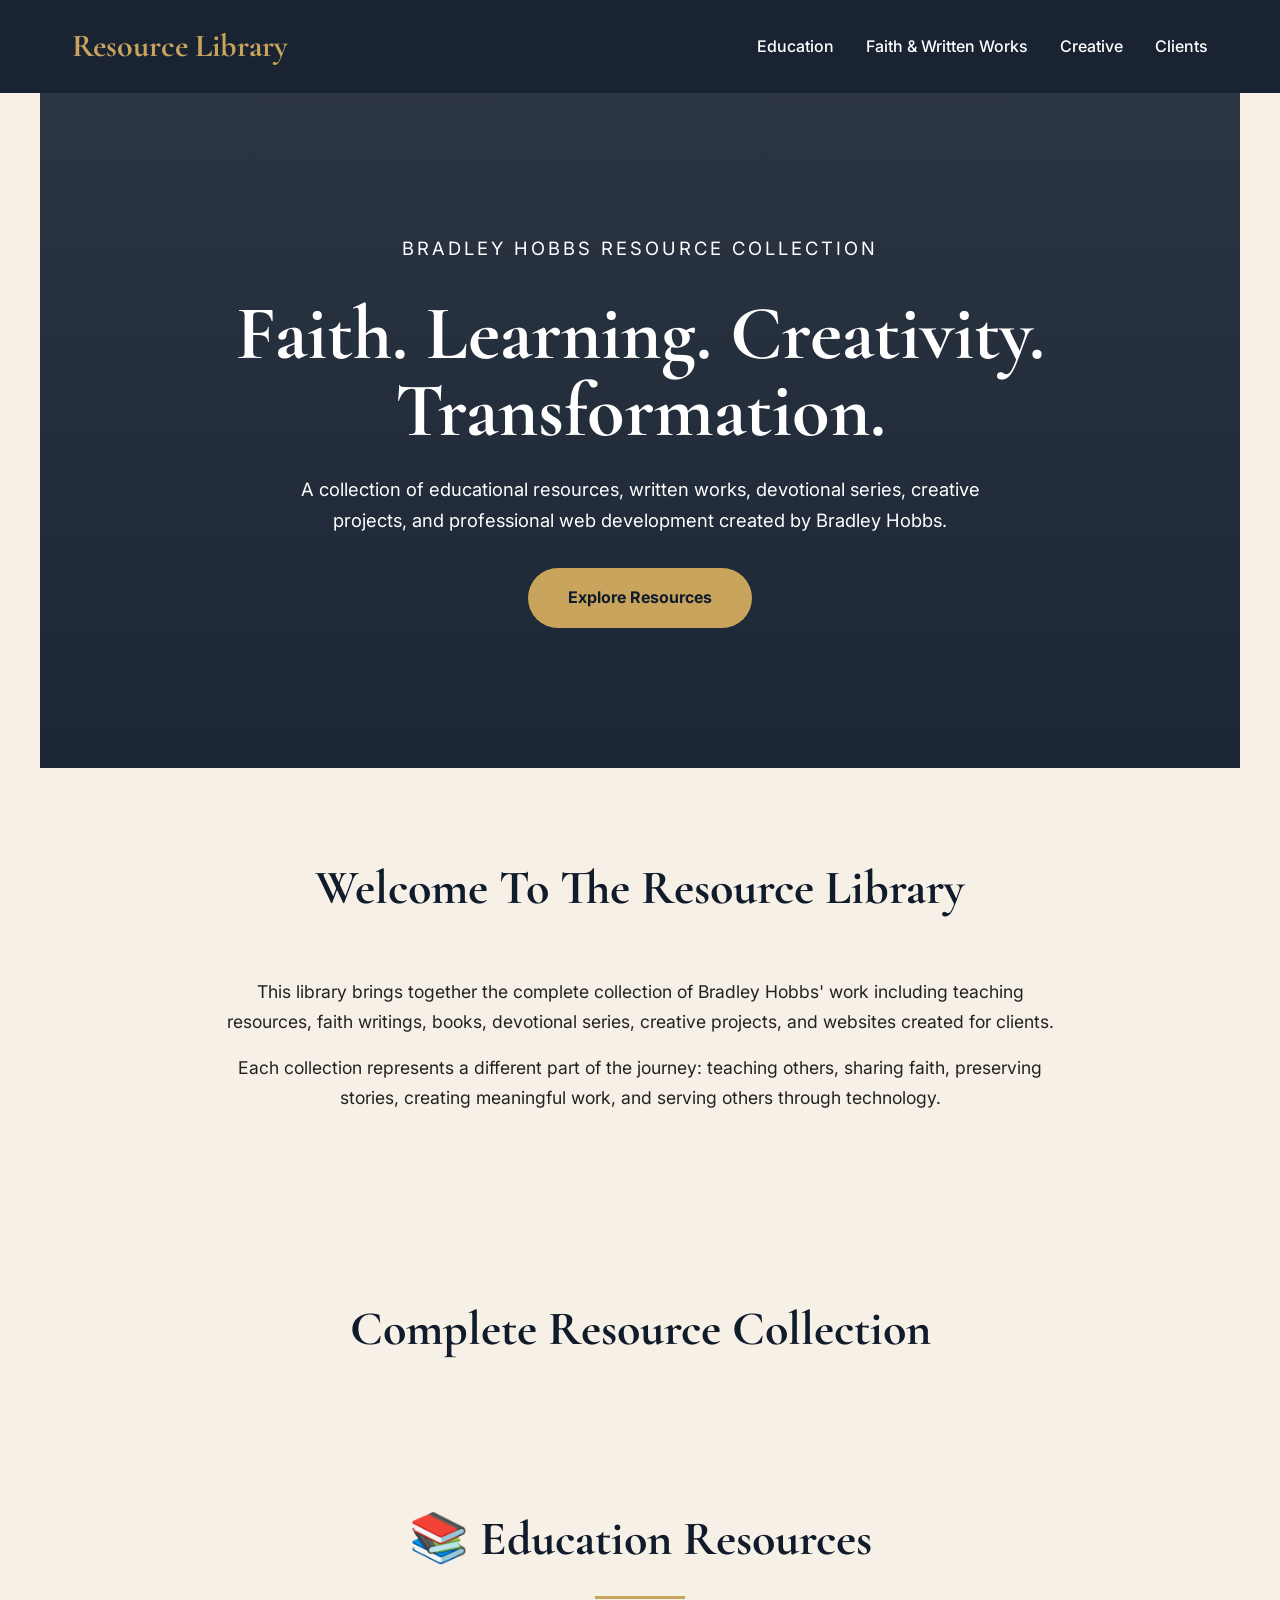
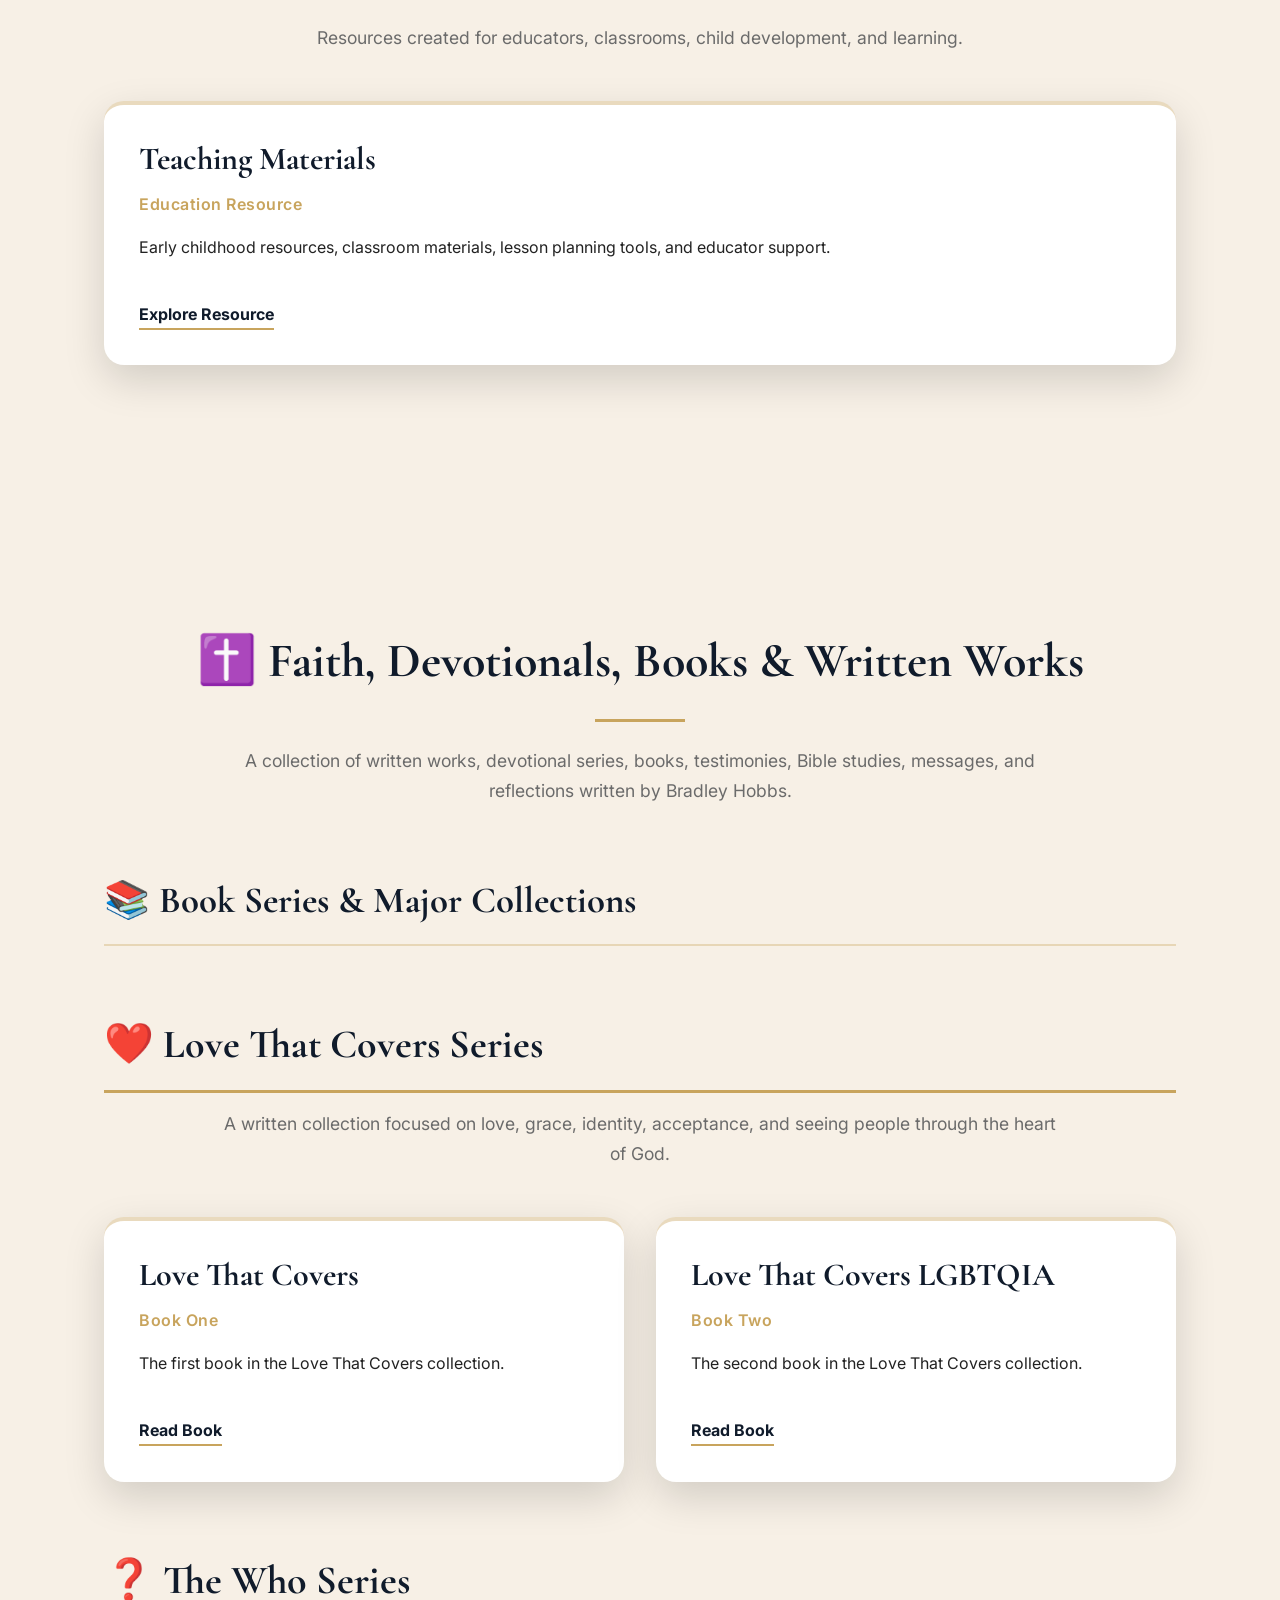
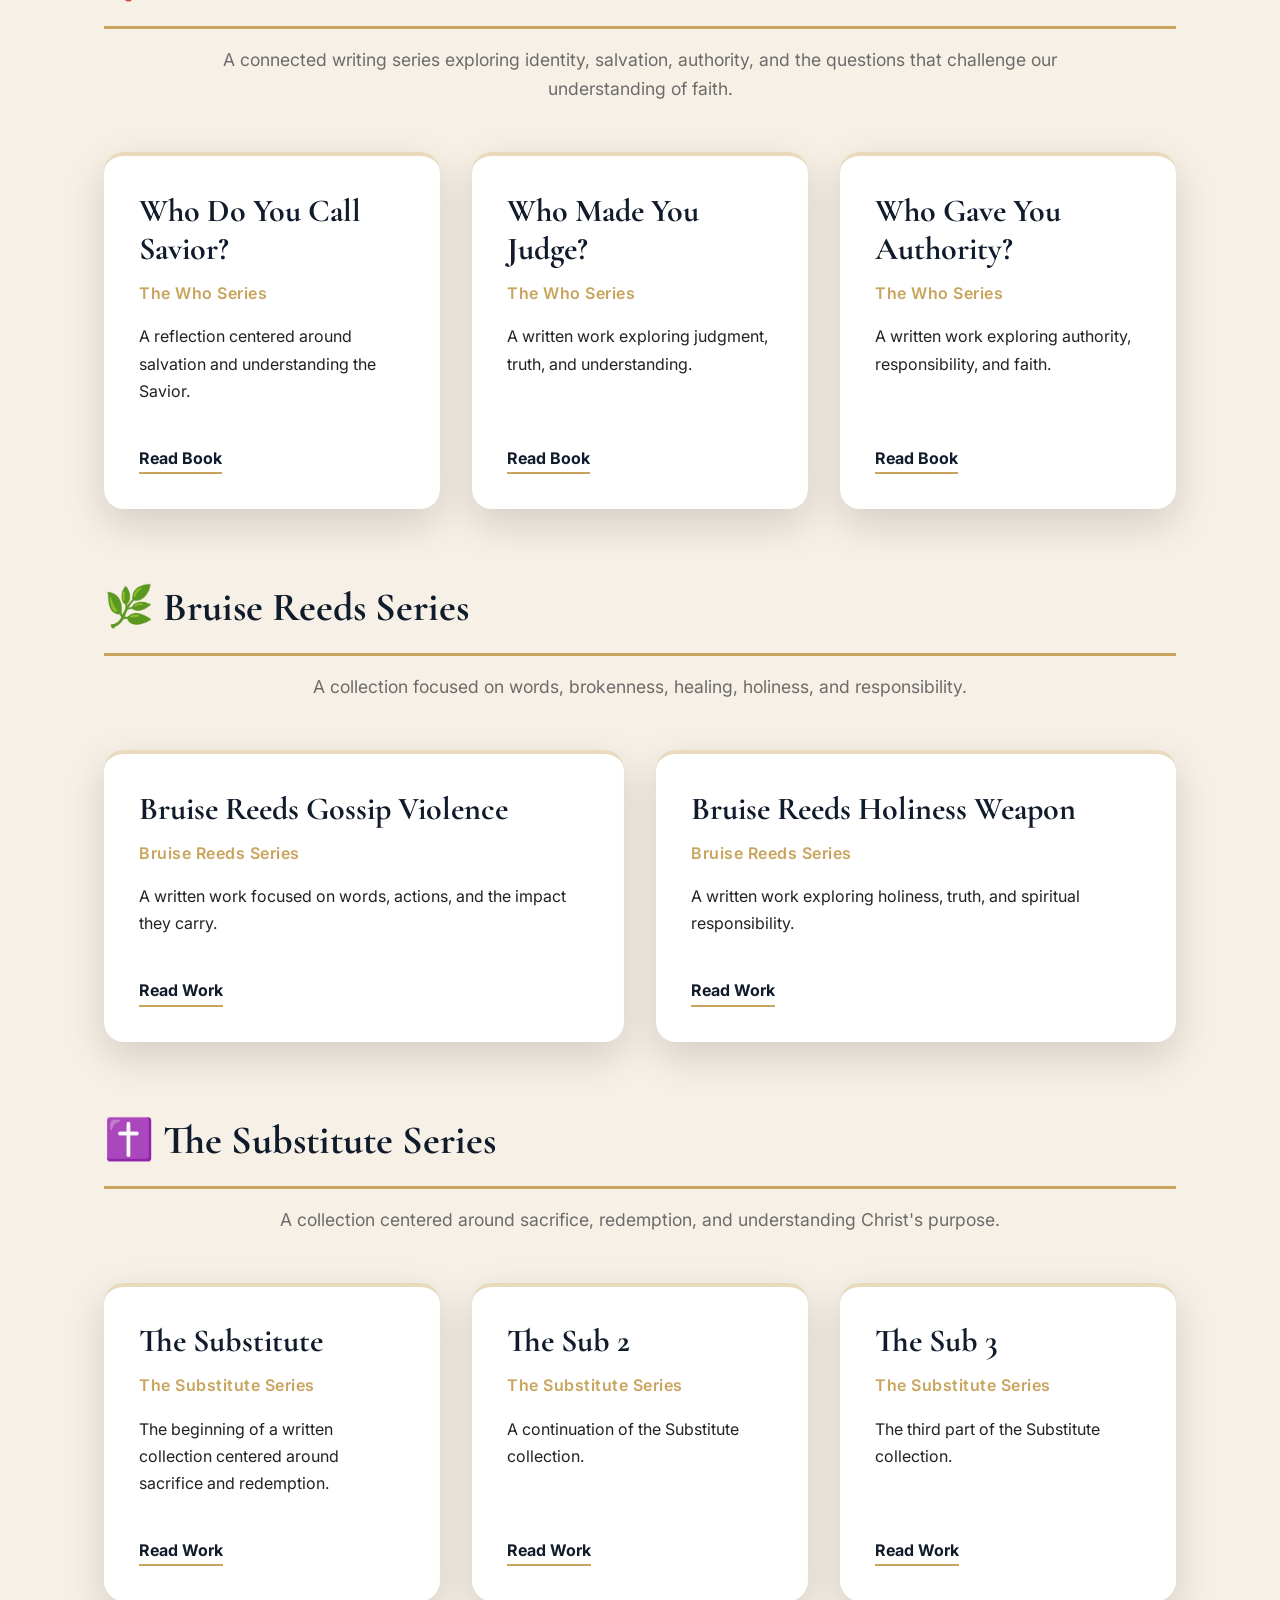
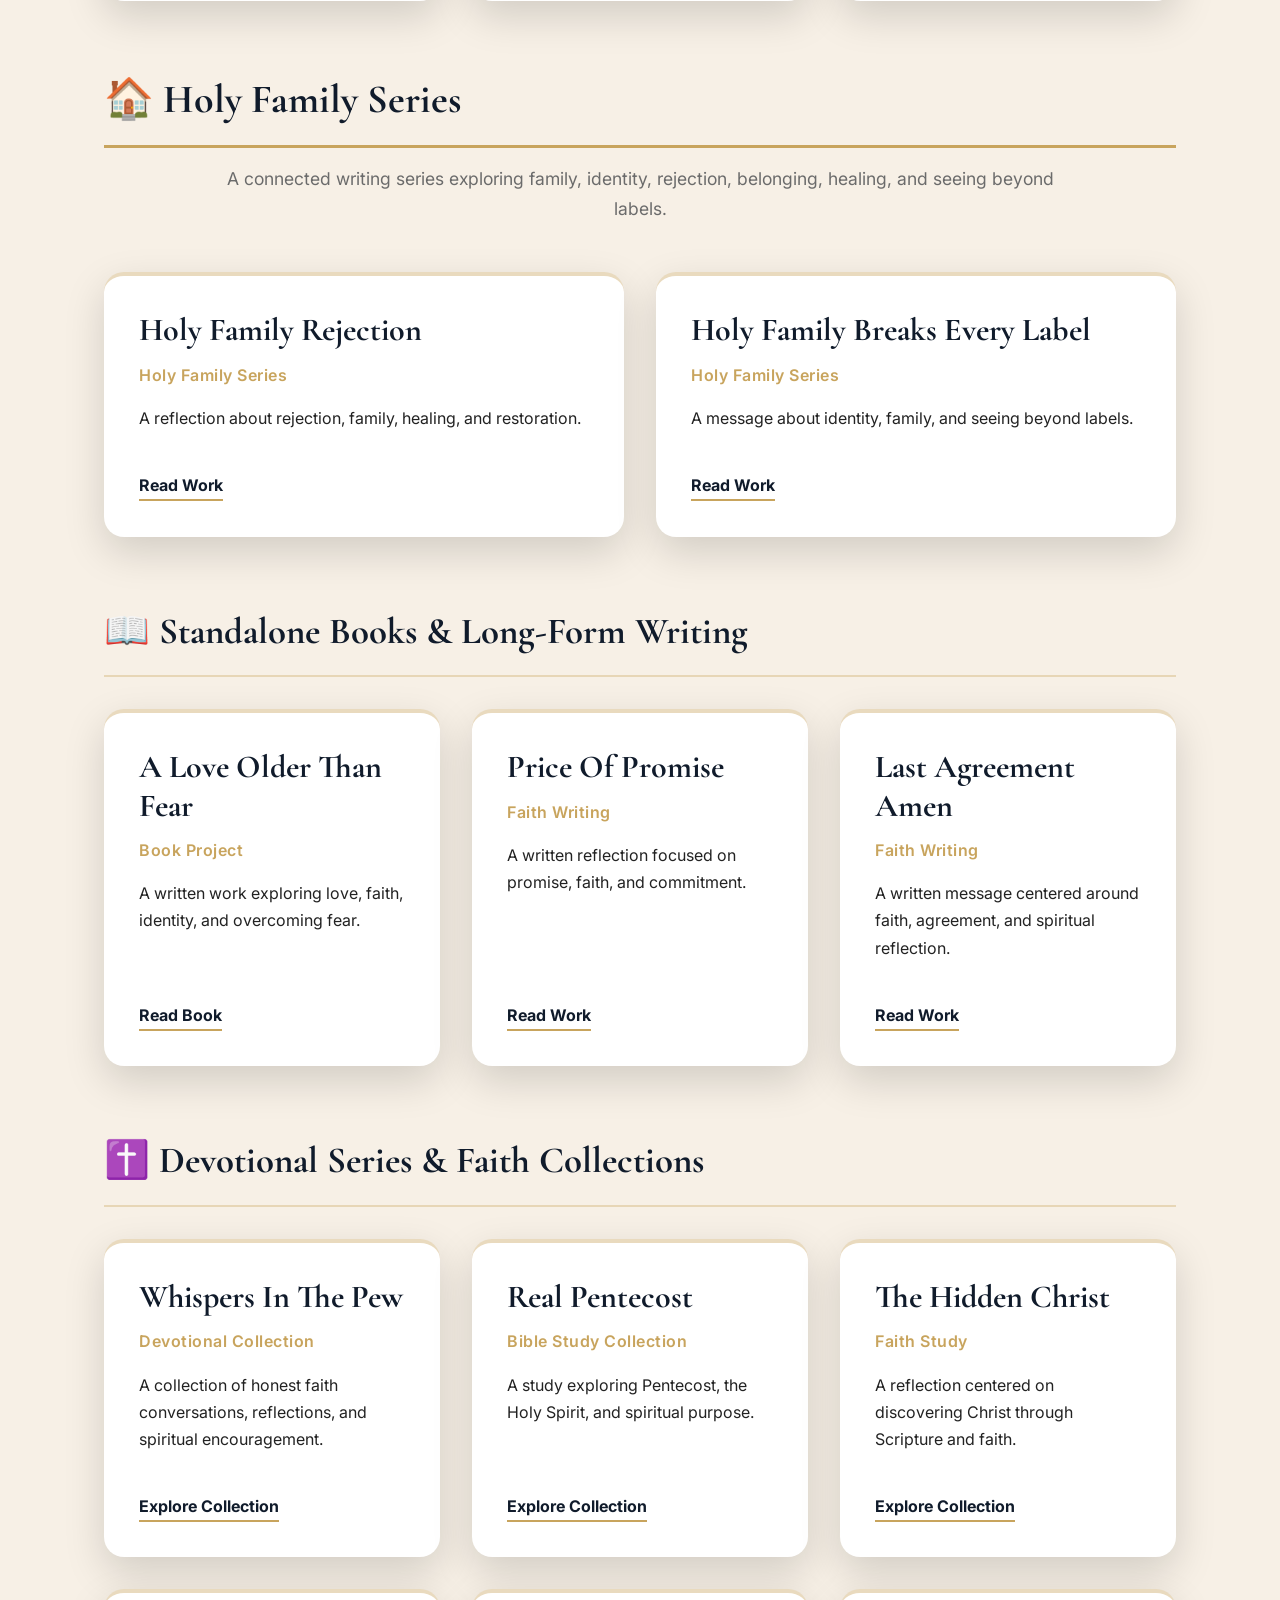
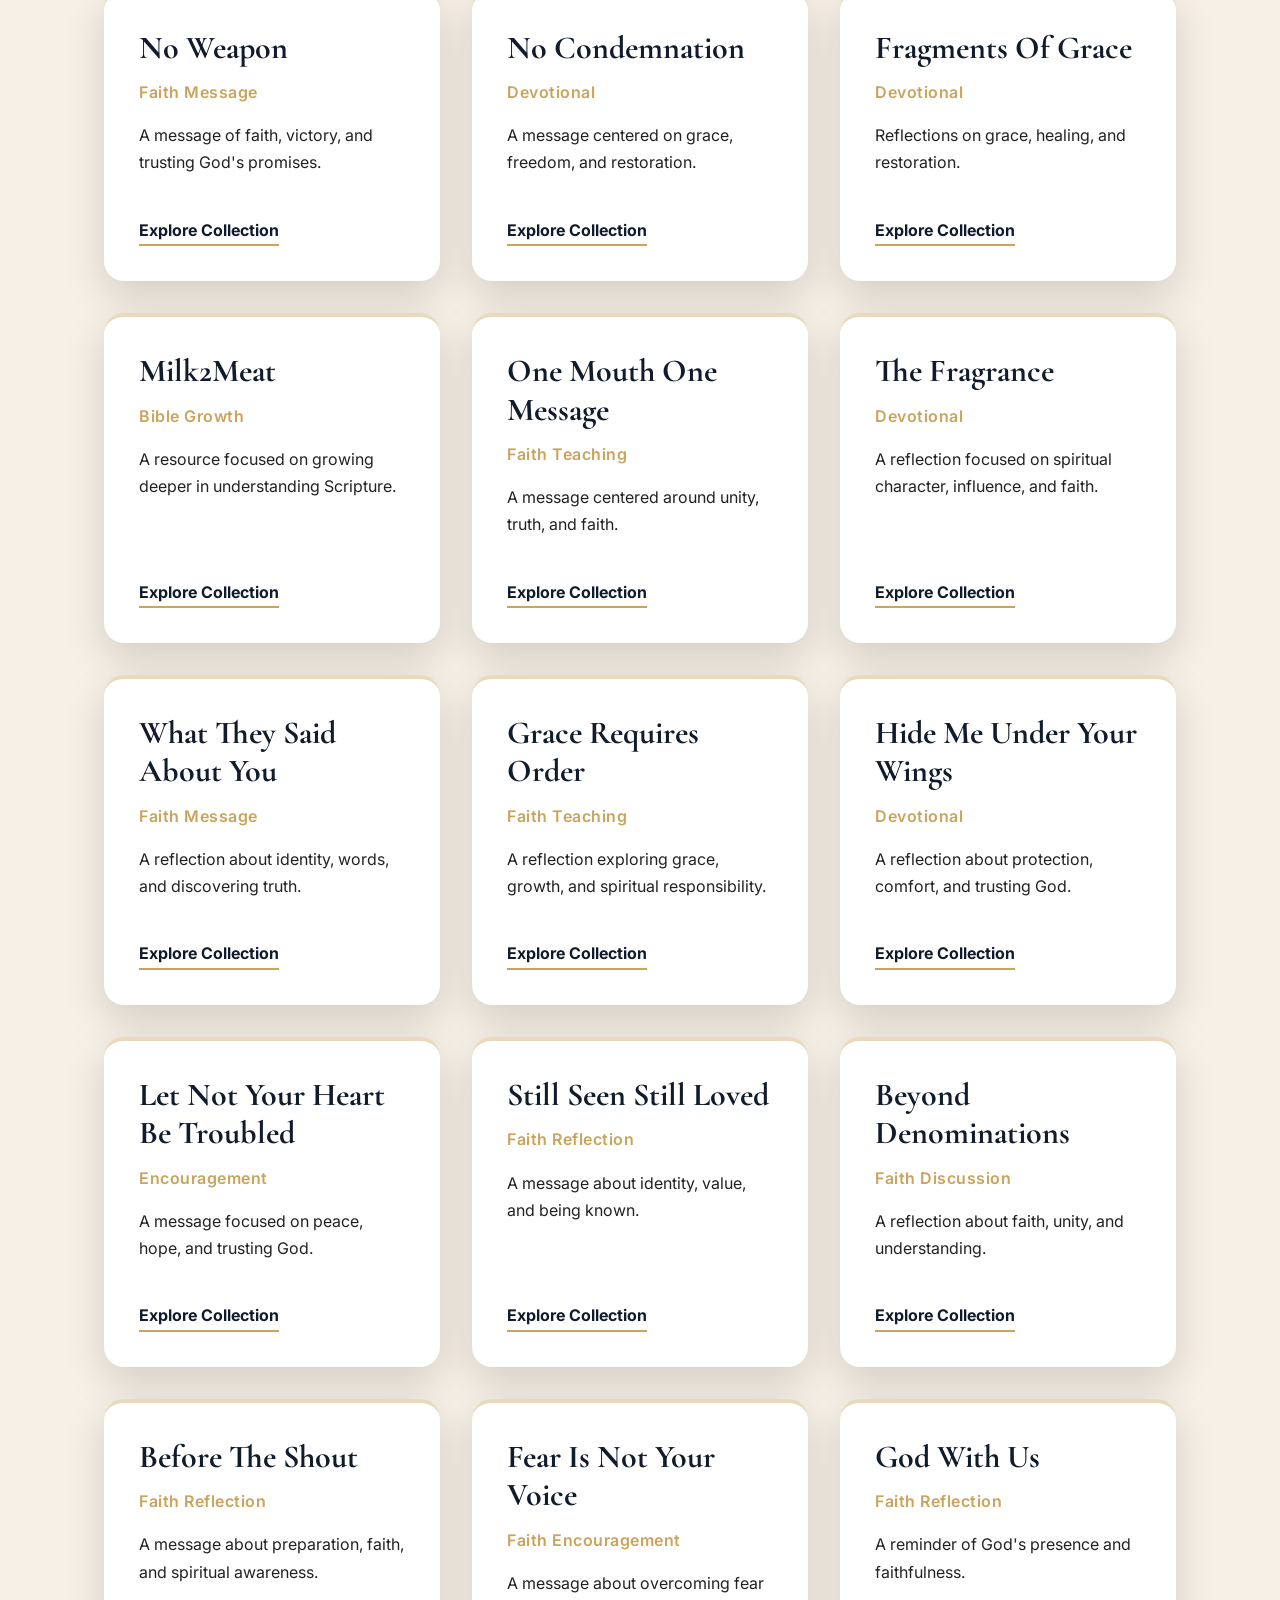
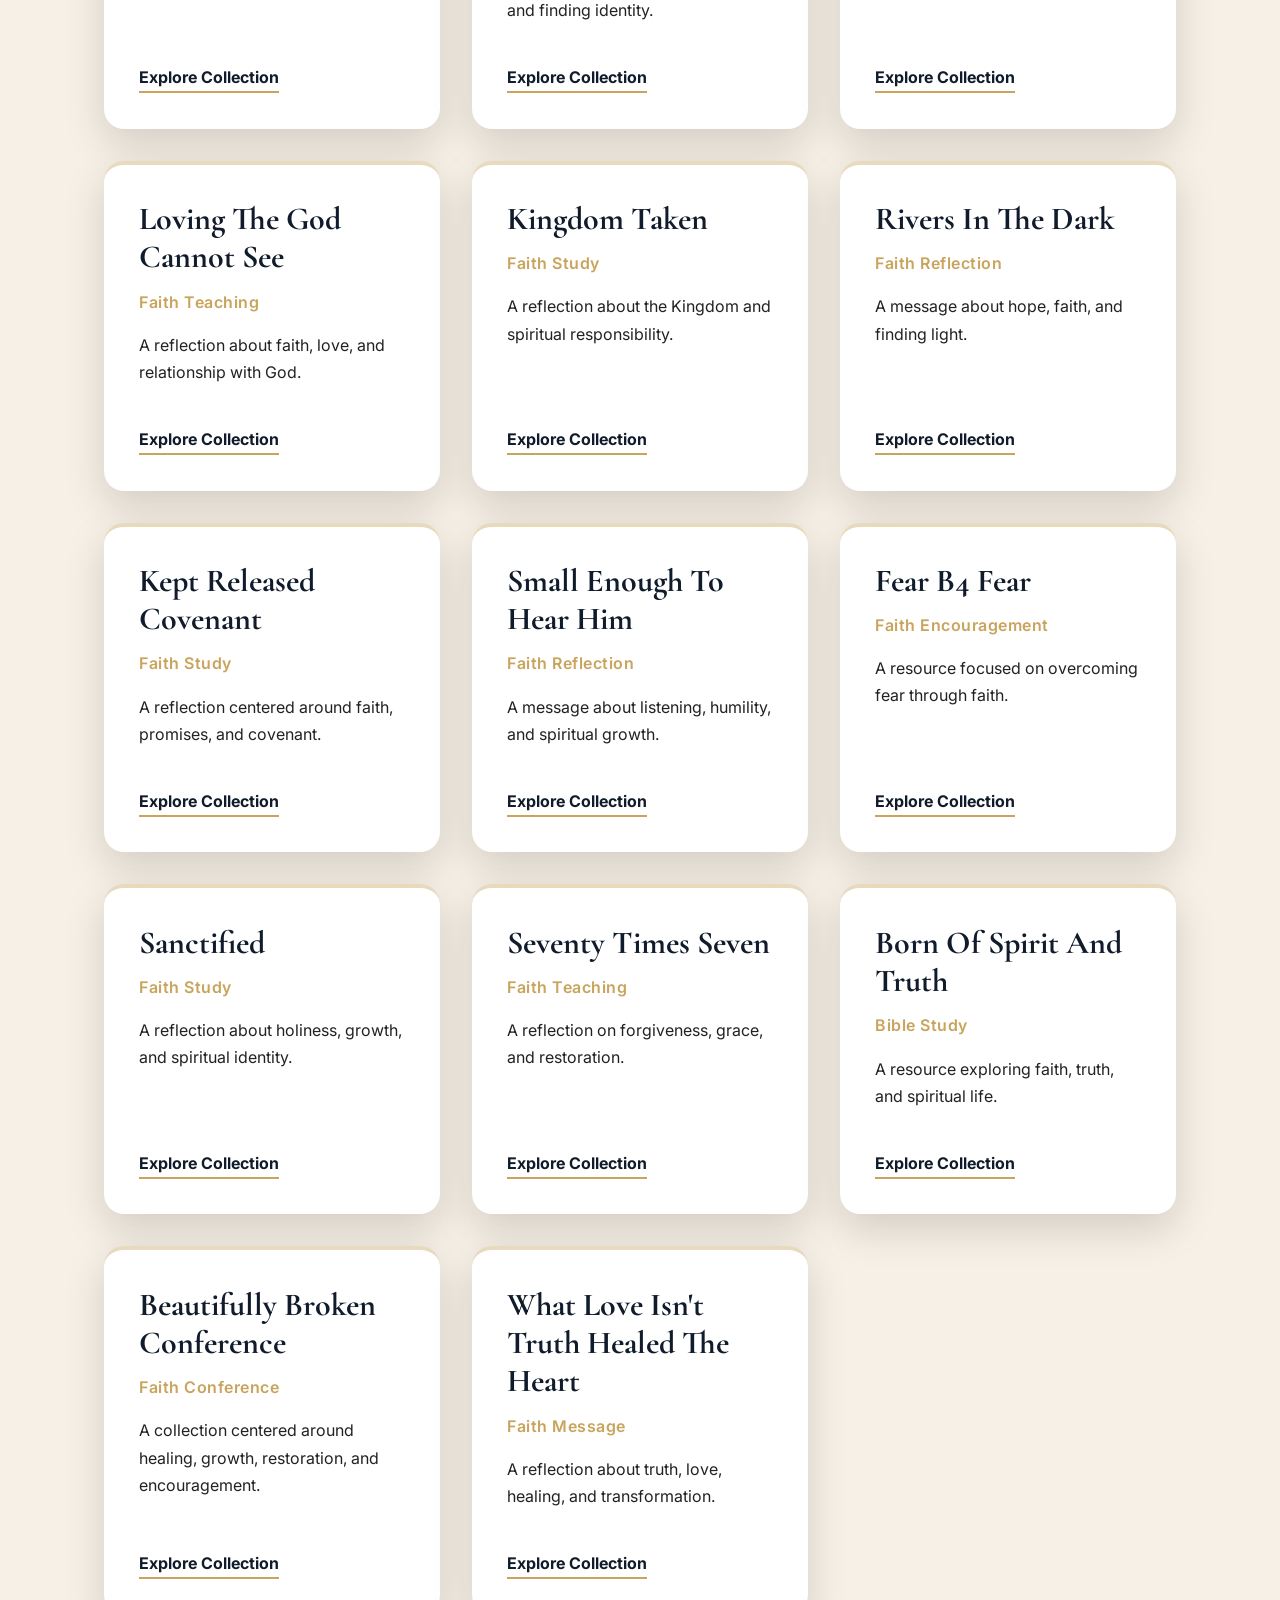
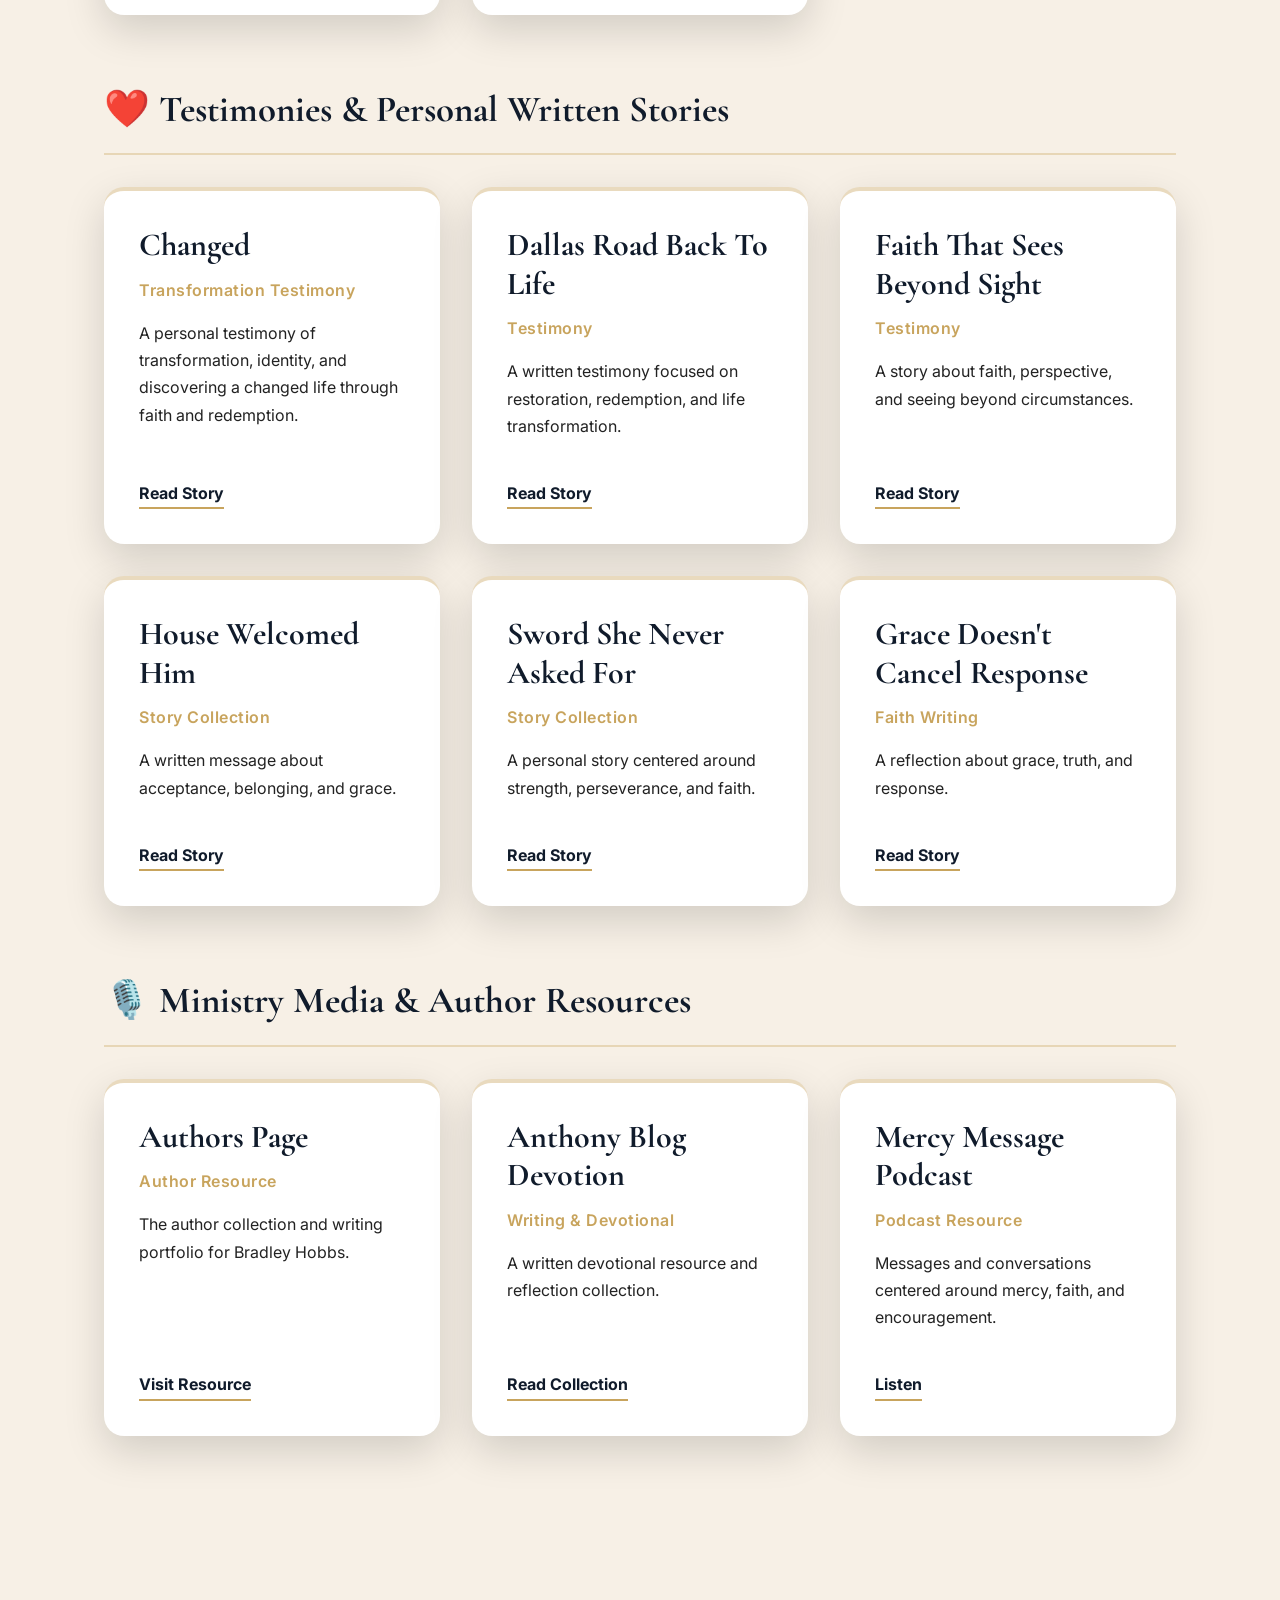
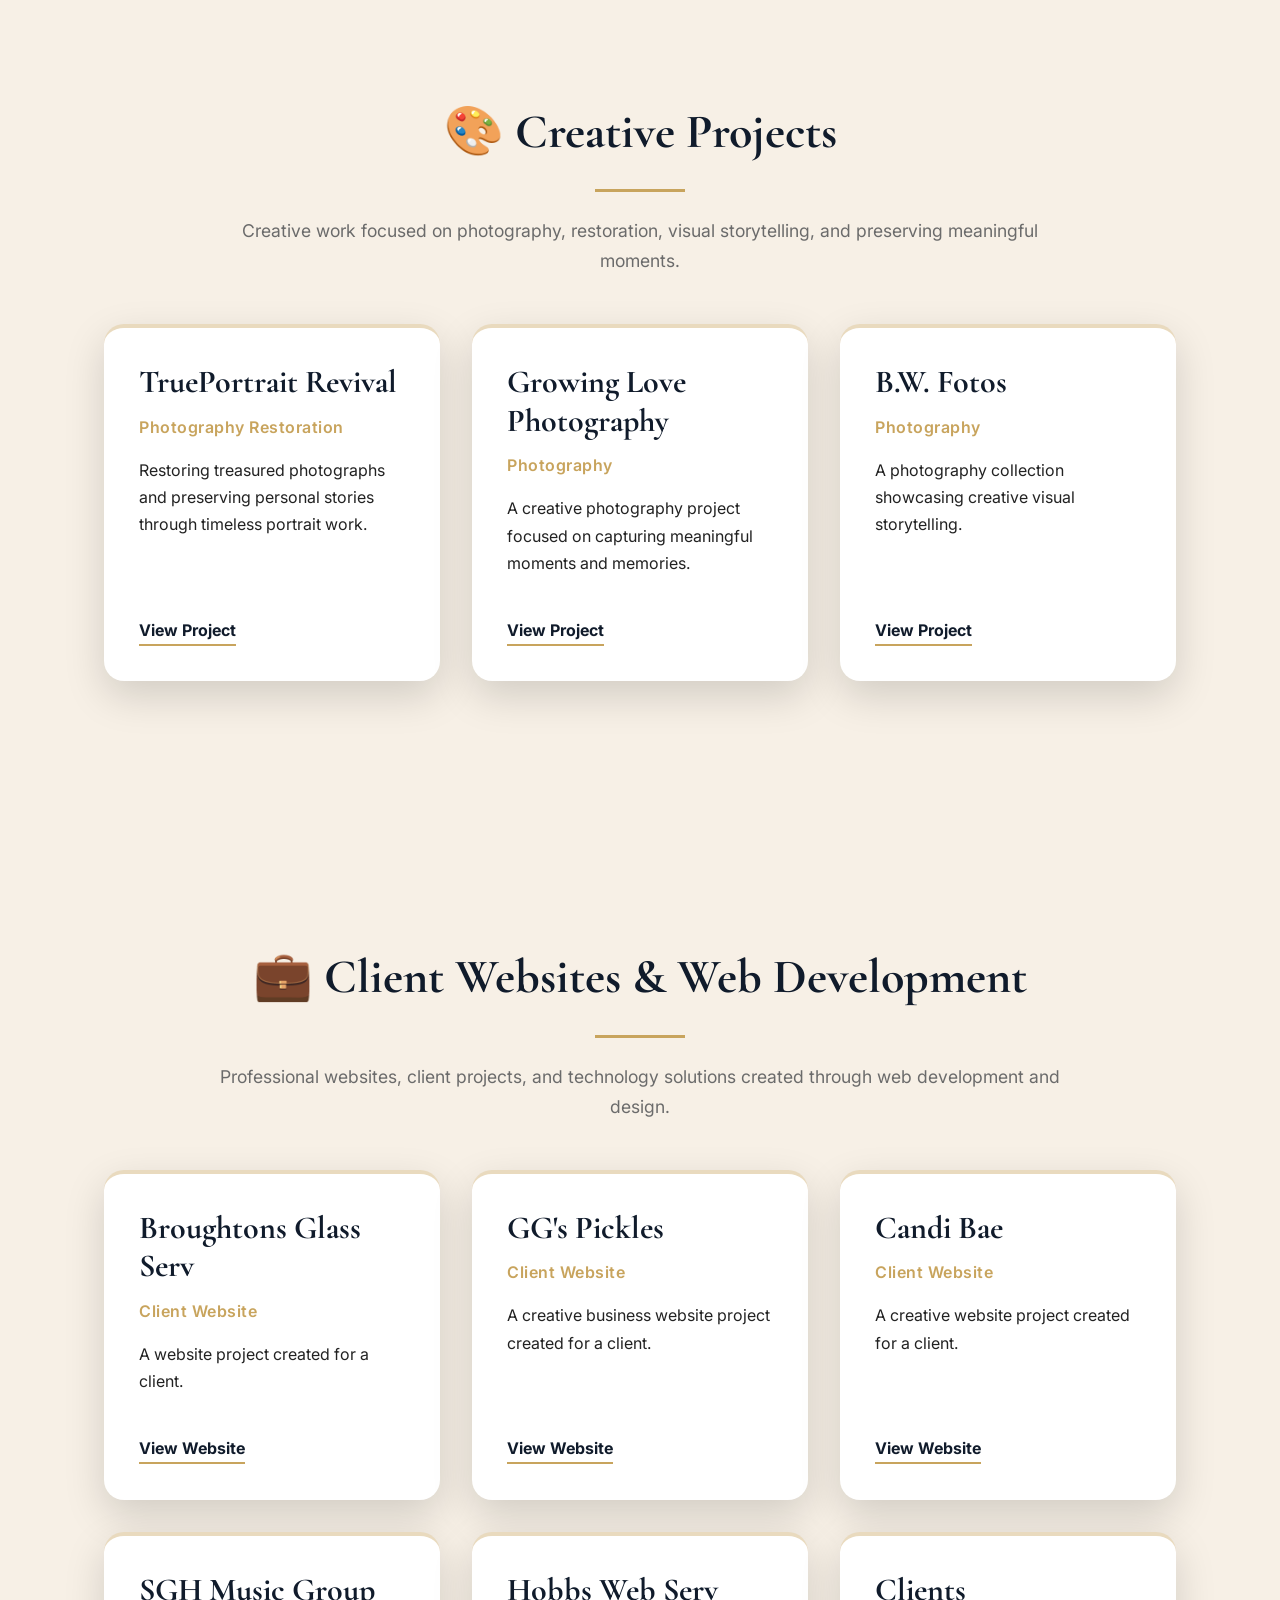
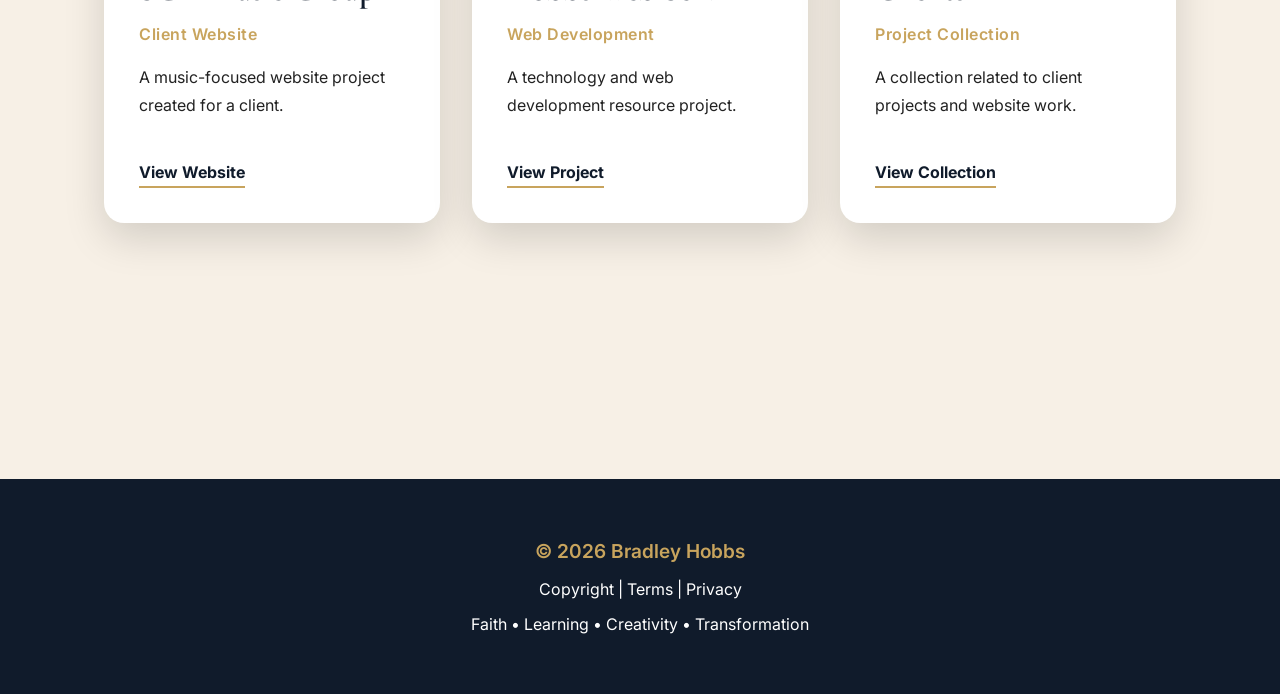
==== commit a1cc5d7b: "Update index.html" ====
--- a/index.html
+++ b/index.html
@@ -2711,7 +2711,11 @@
 © <span class="footer-year"></span> Bradley Hobbs
 </p>
 
-
+<p>
+<a href="copyright.html">Copyright</a> |
+<a href="terms.html">Terms</a> |
+<a href="privacy.html">Privacy</a>
+</p>
 
 <p>
 Faith • Learning • Creativity • Transformation
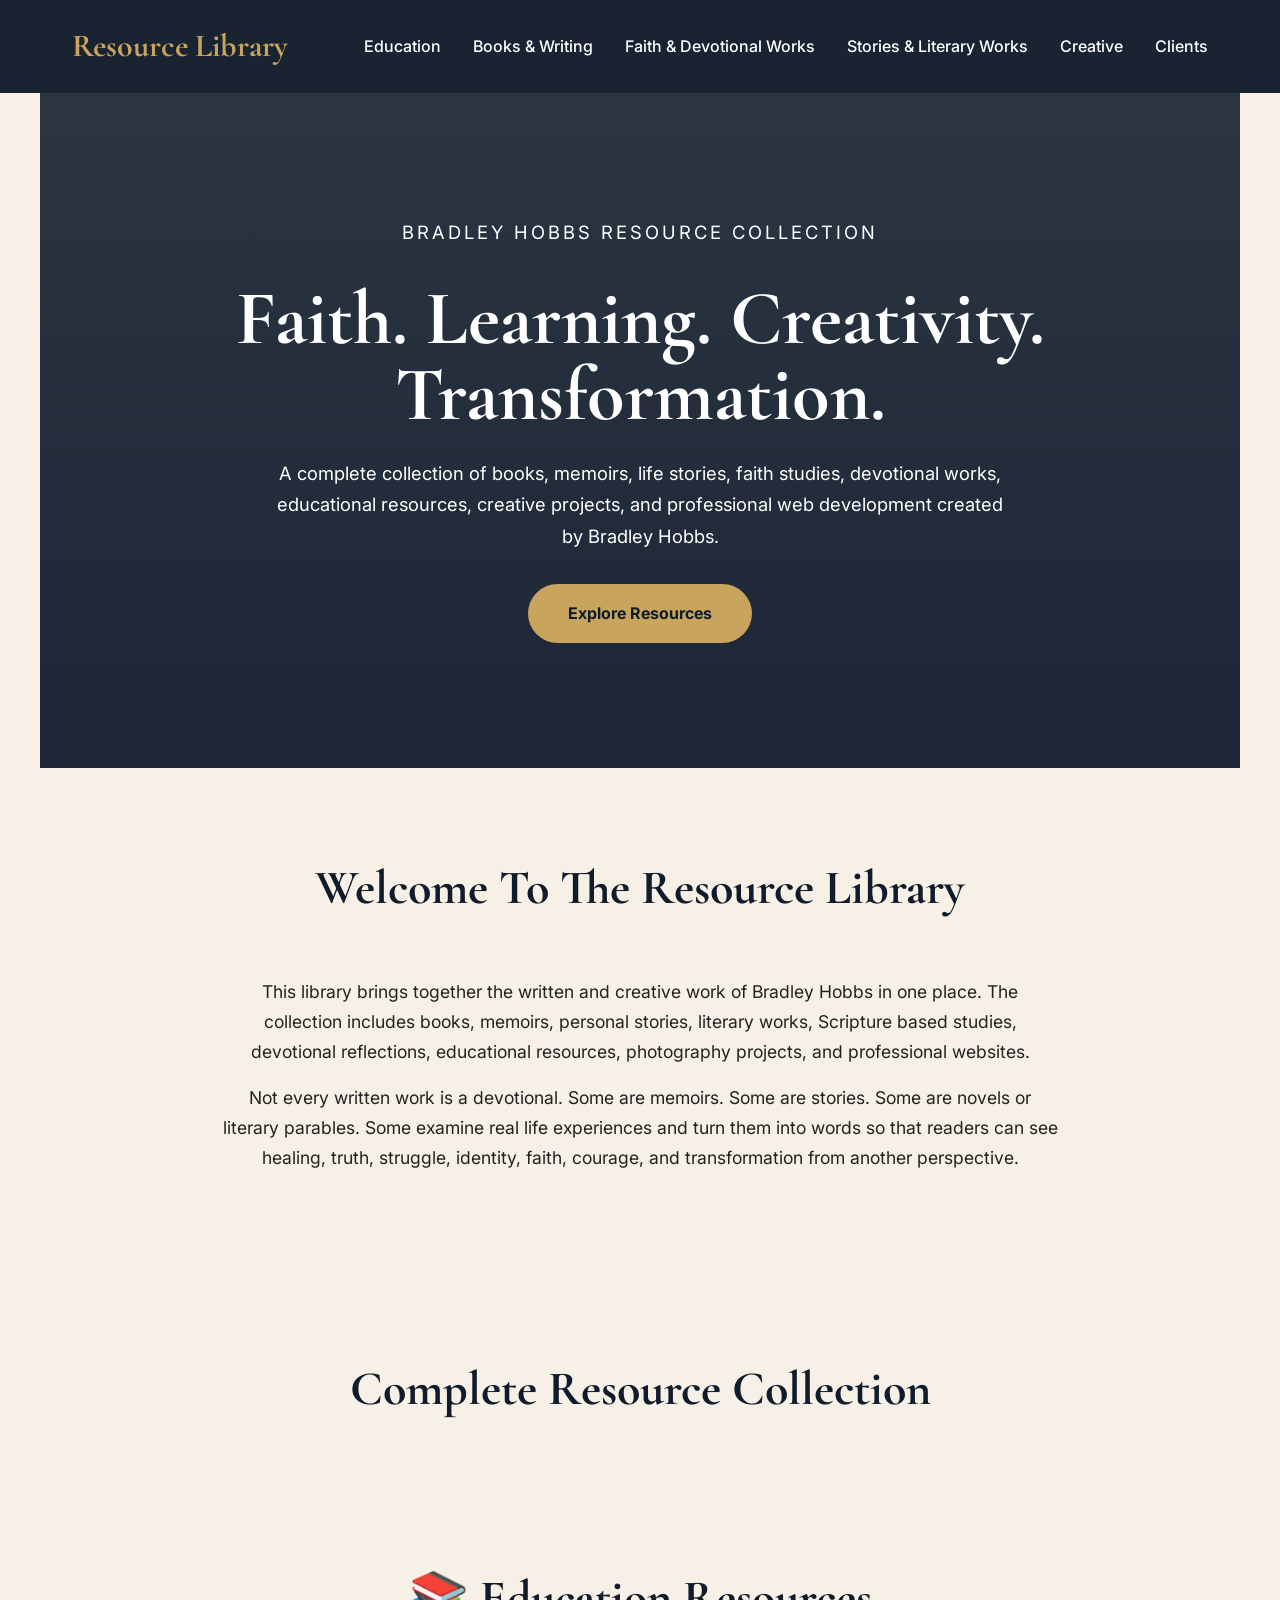
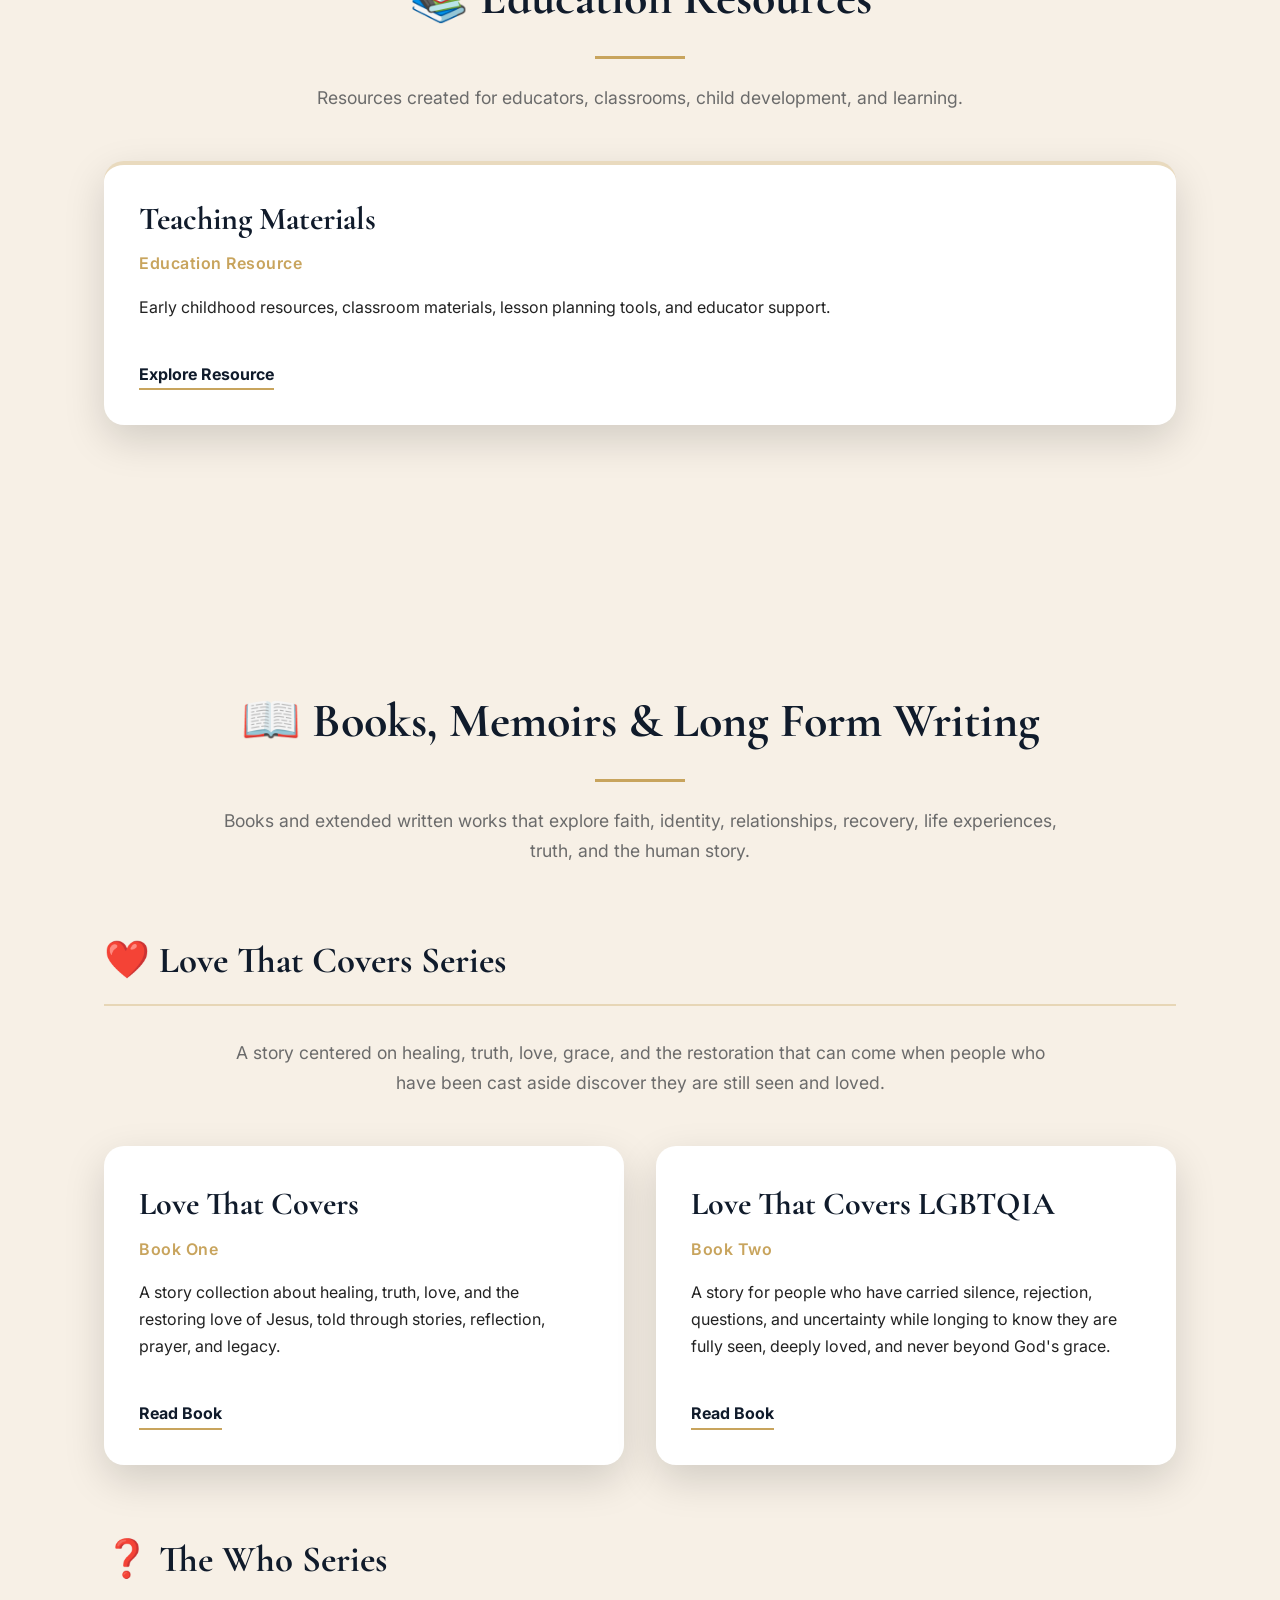
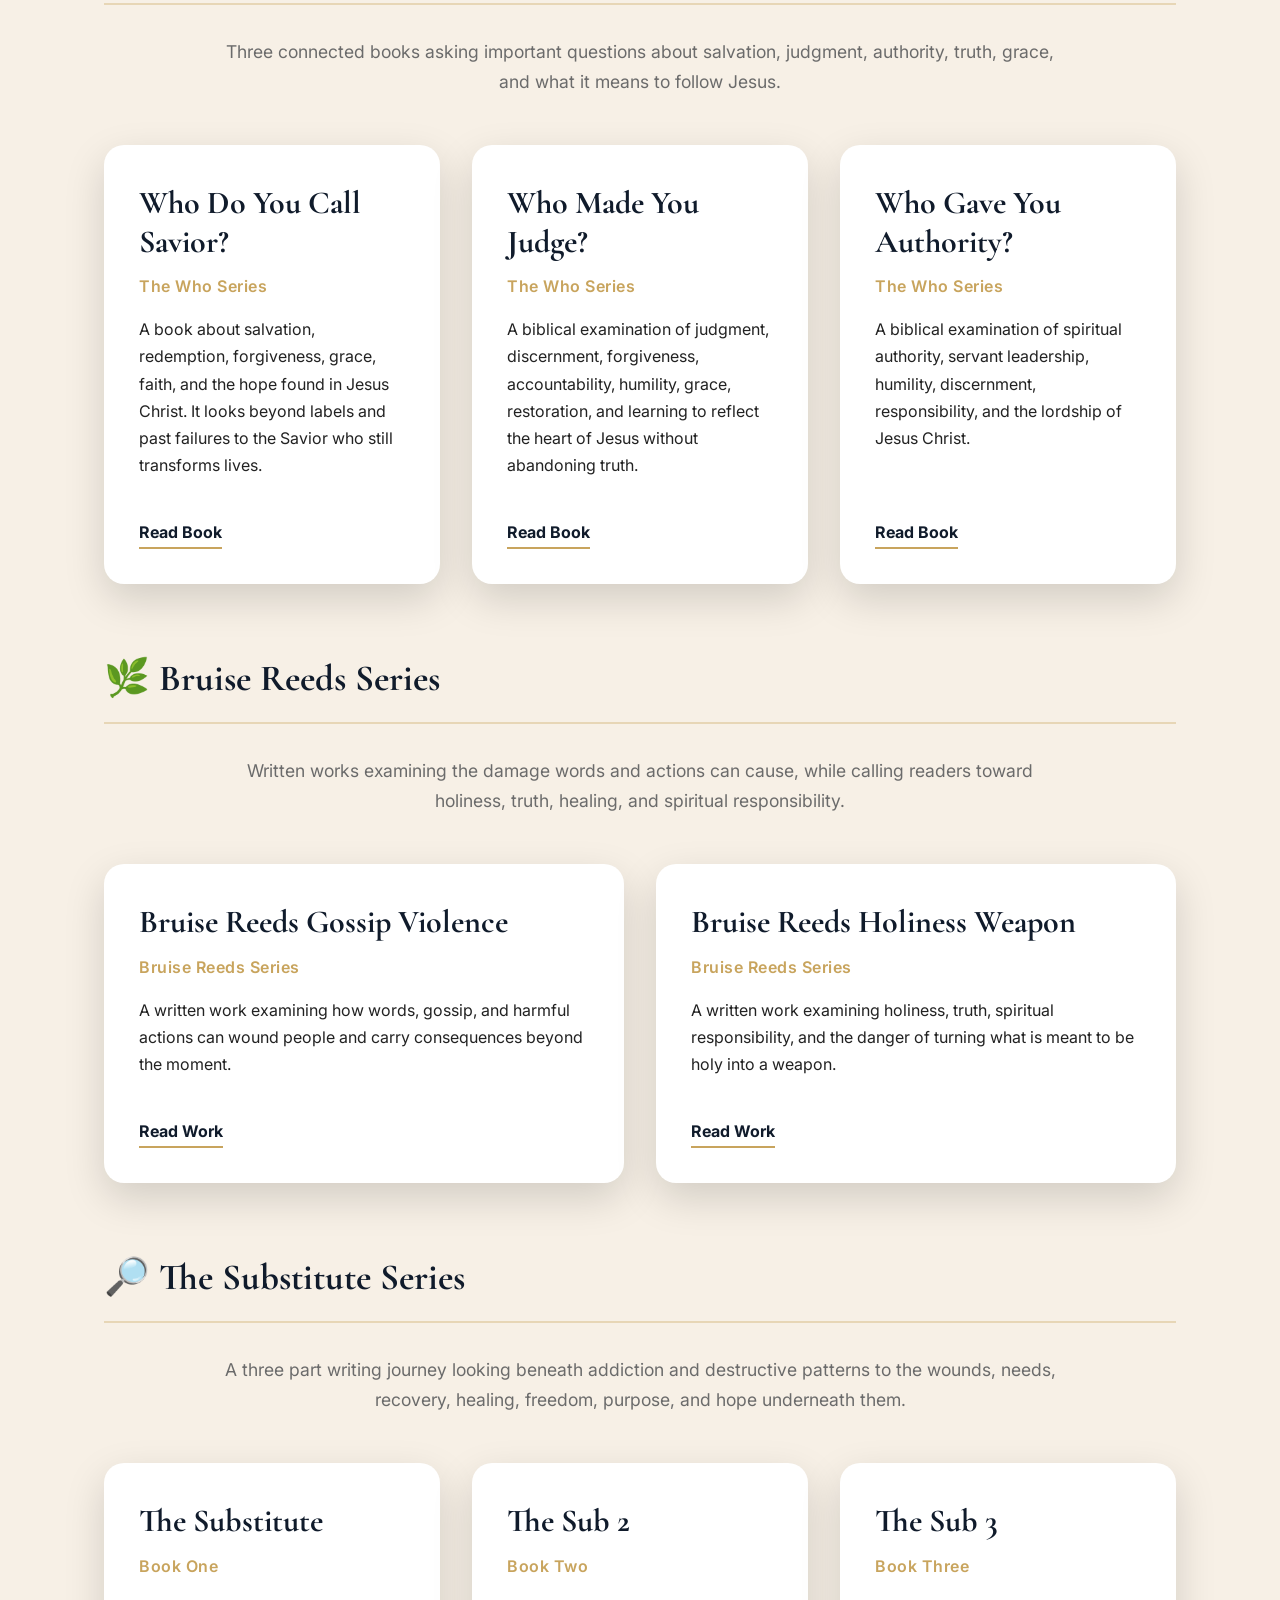
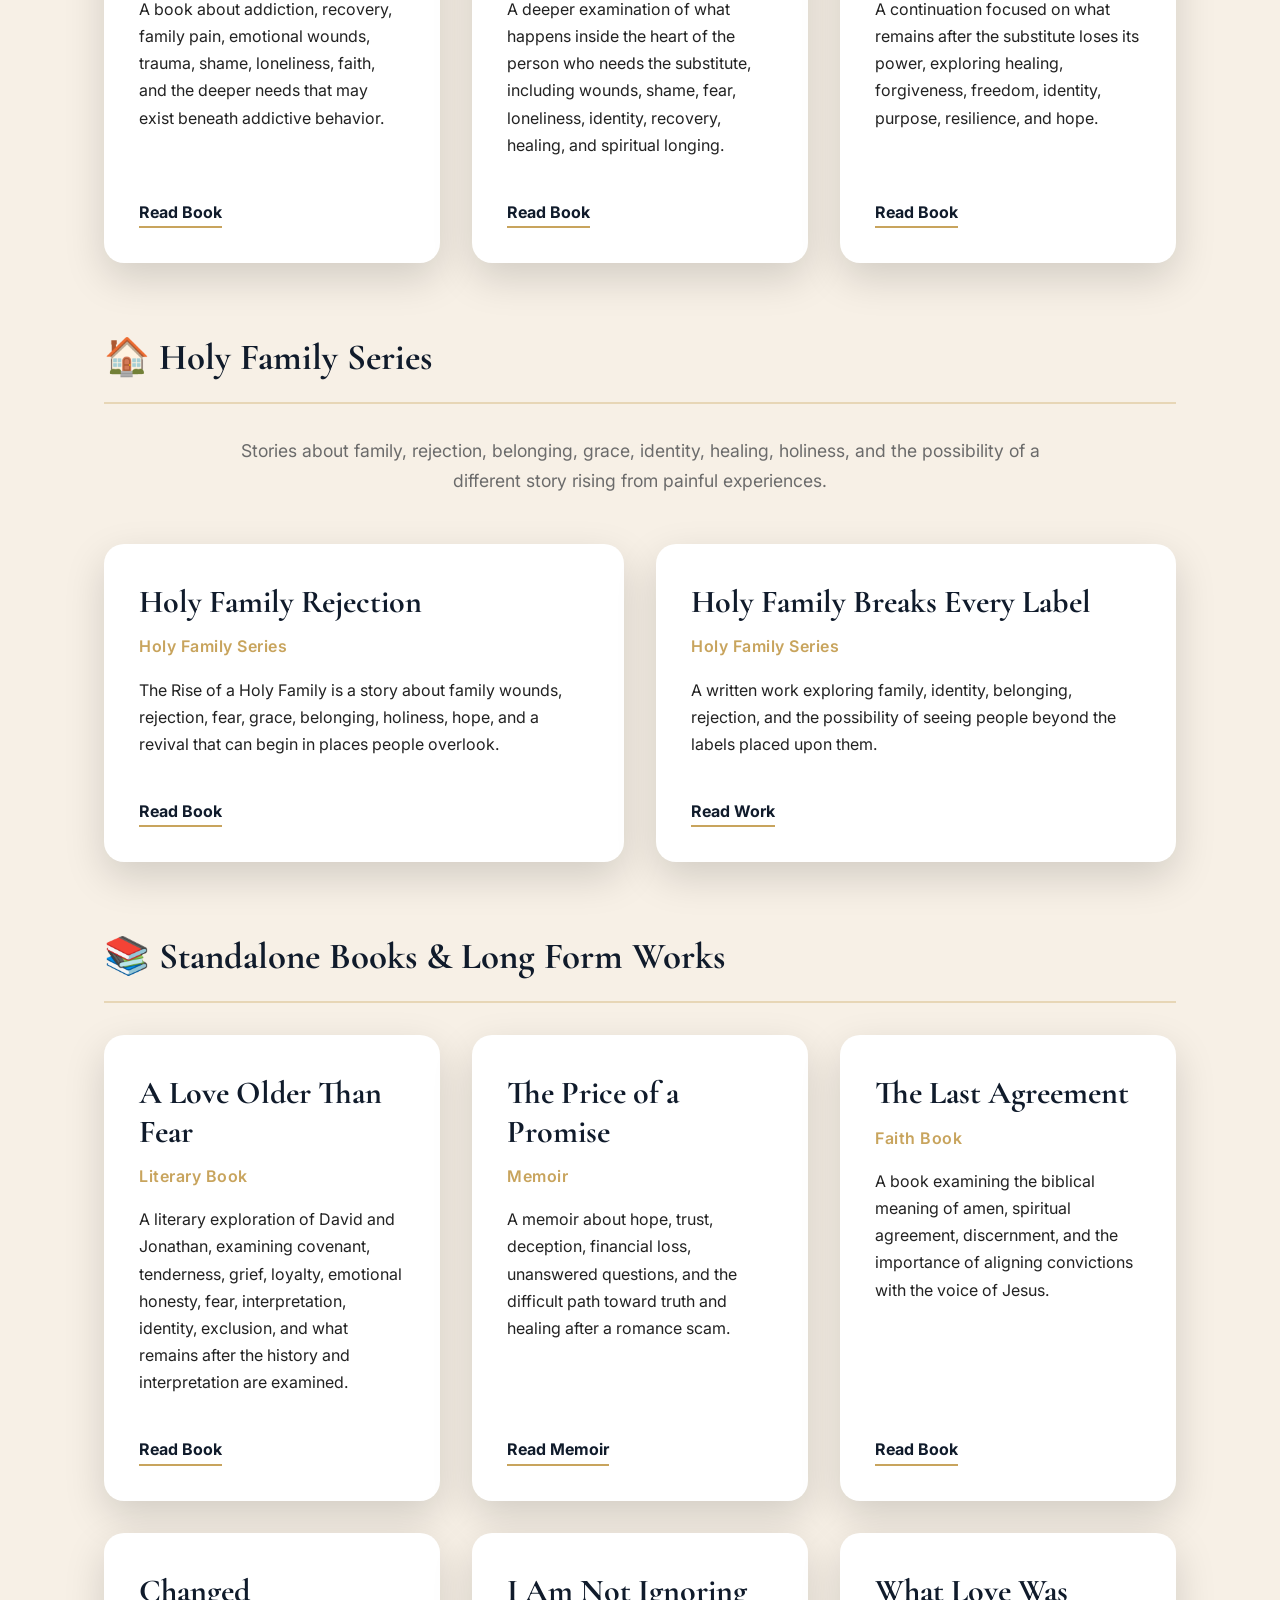
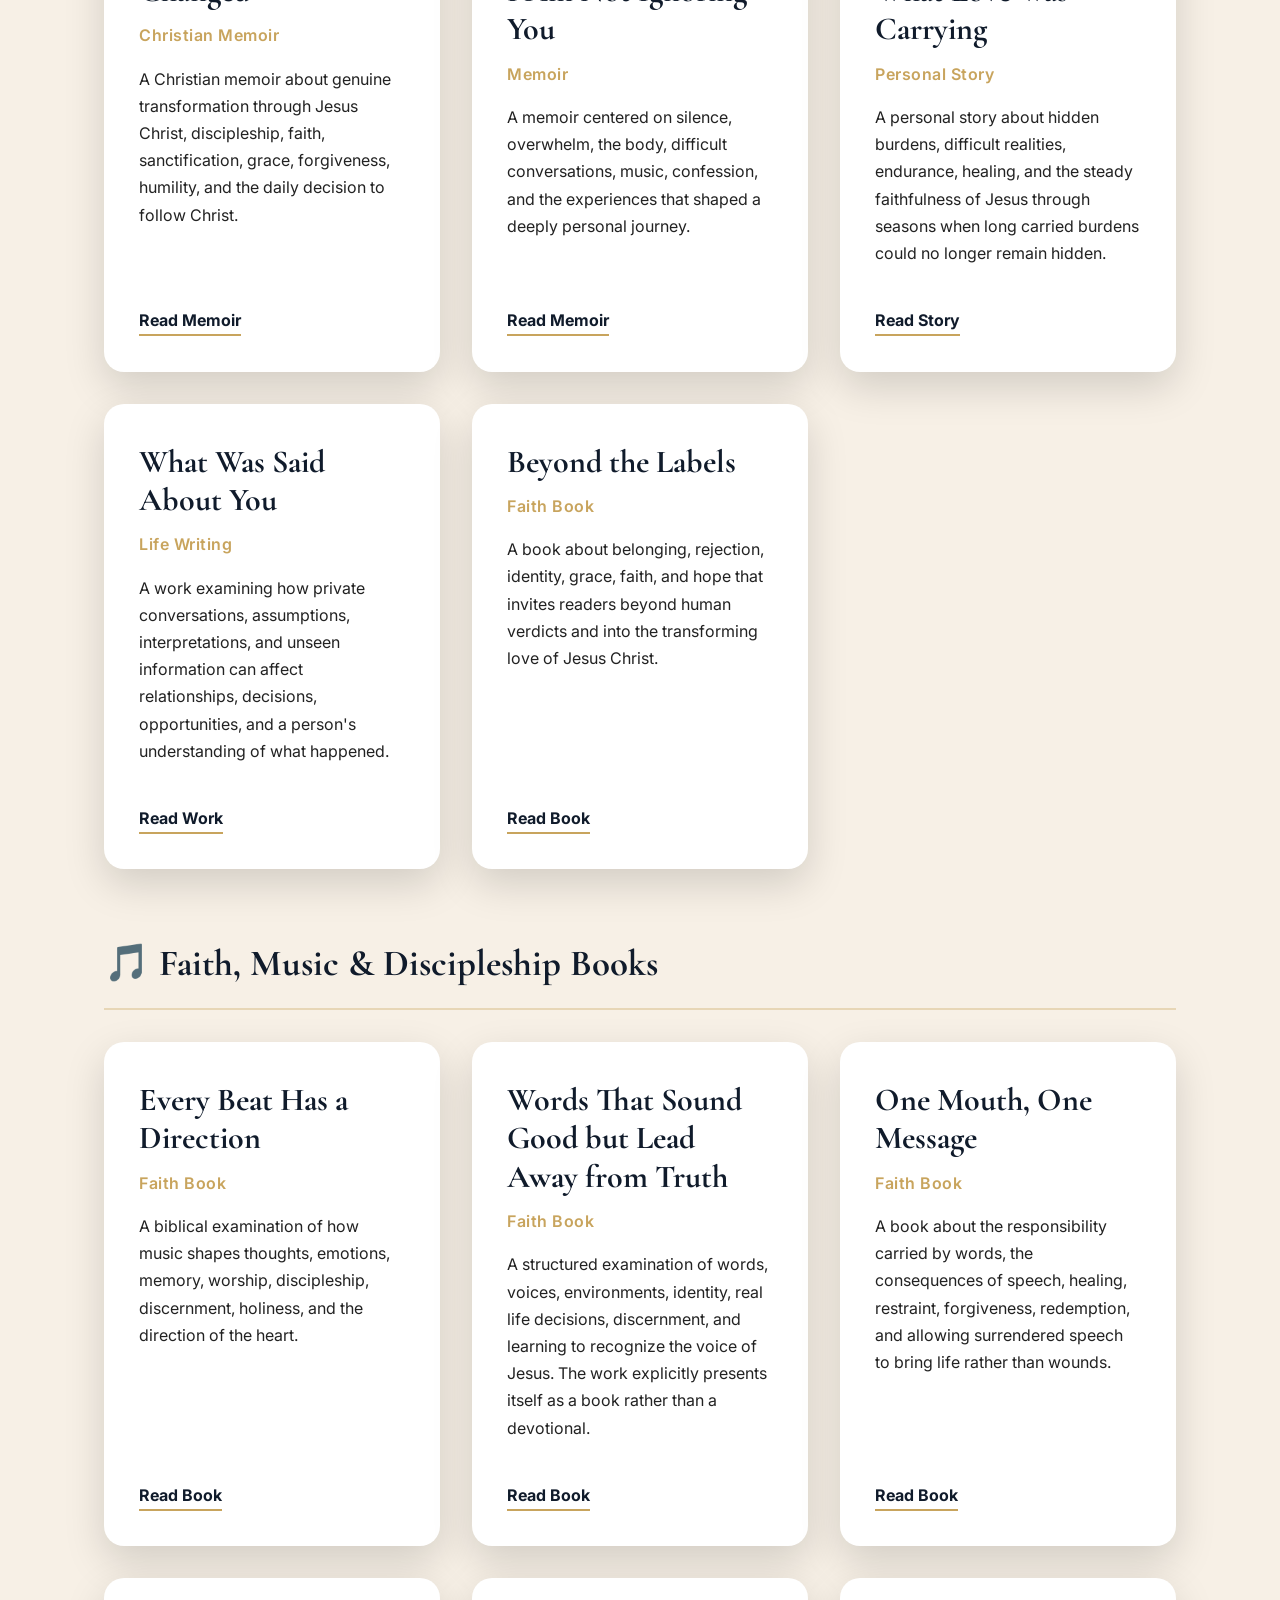
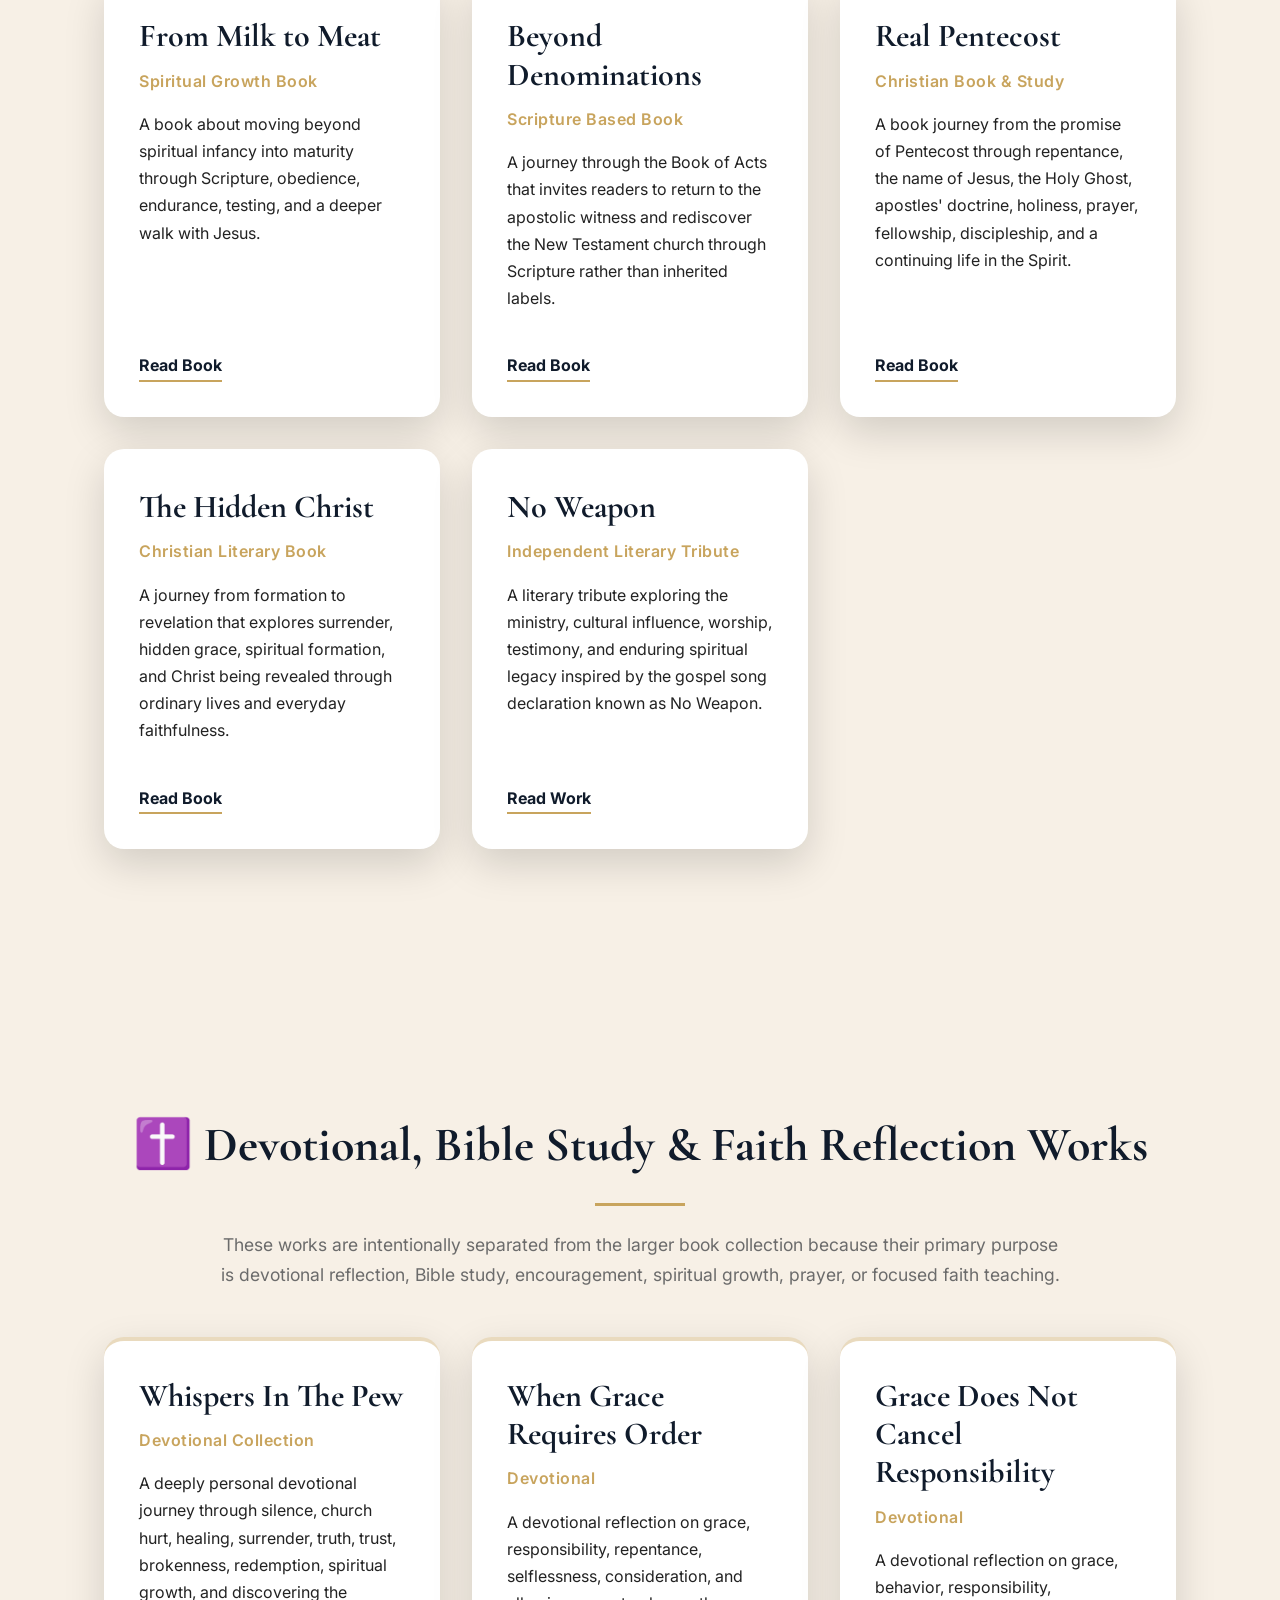
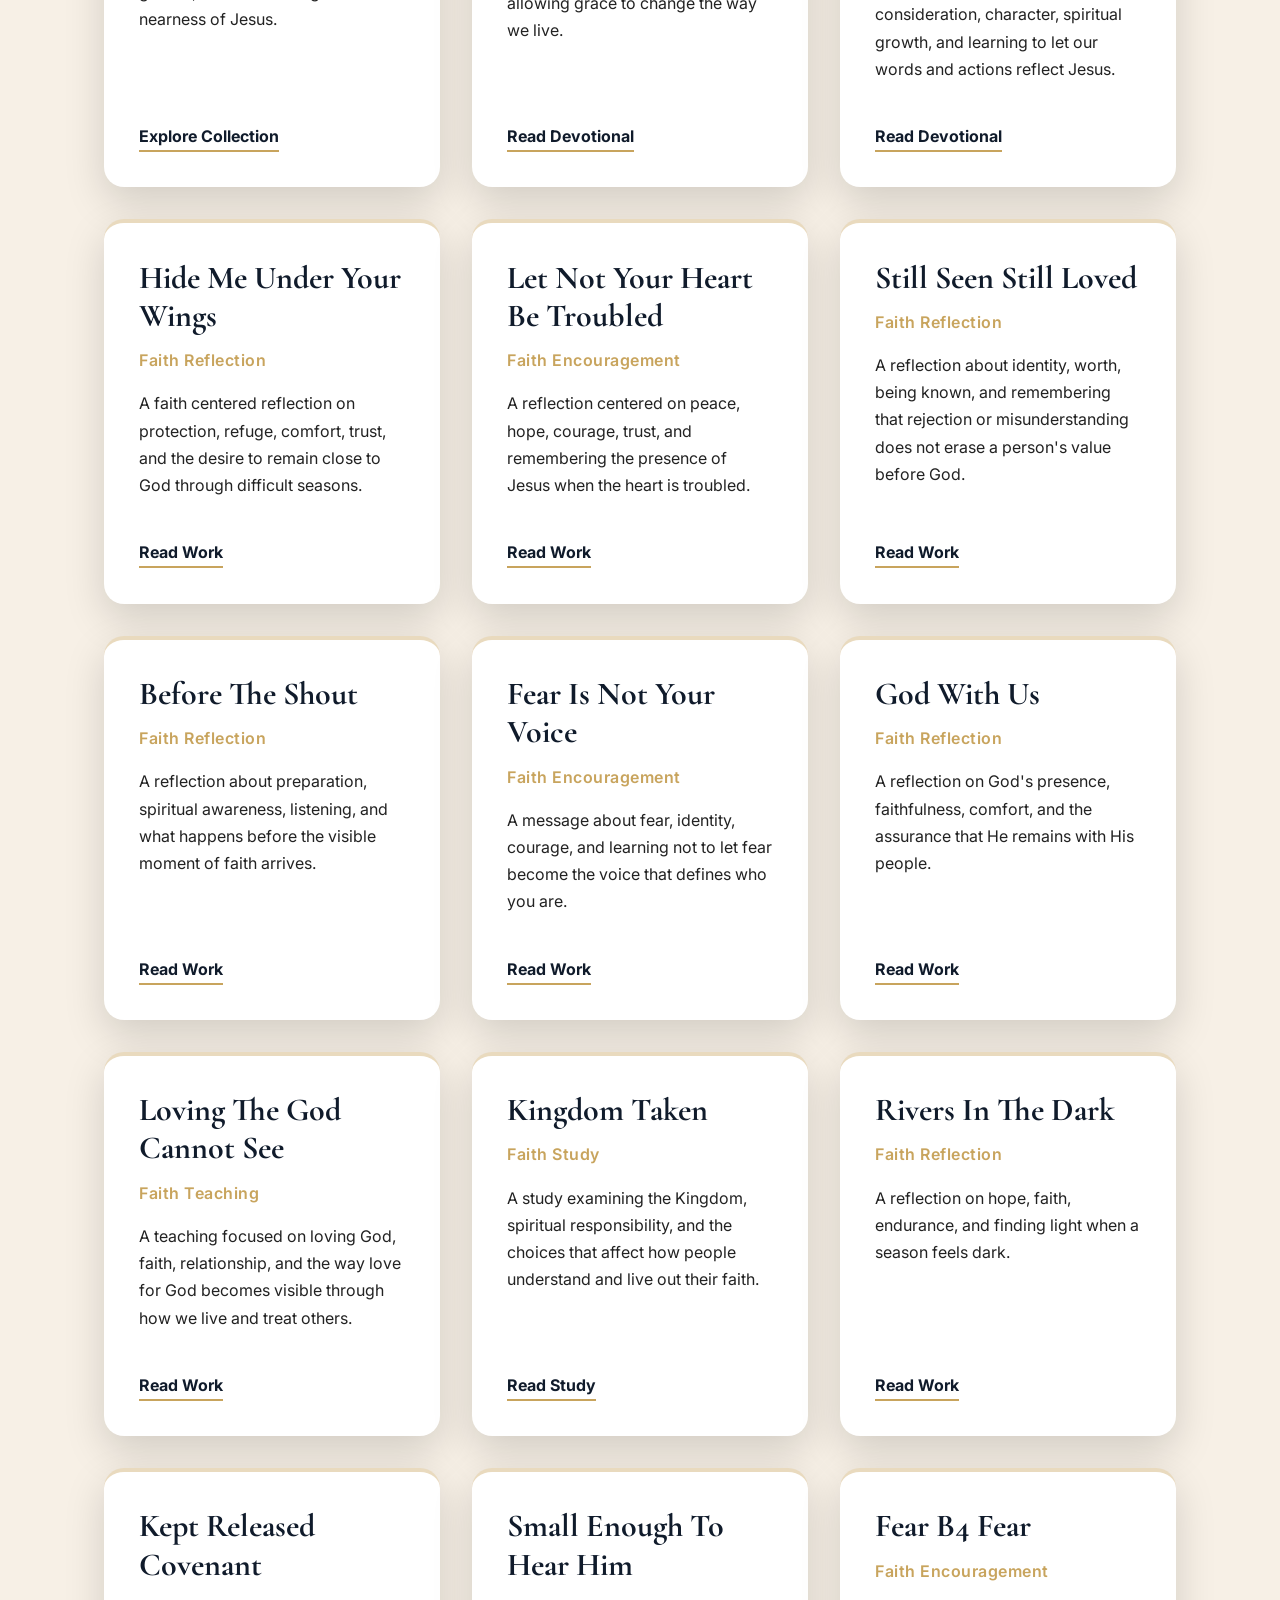
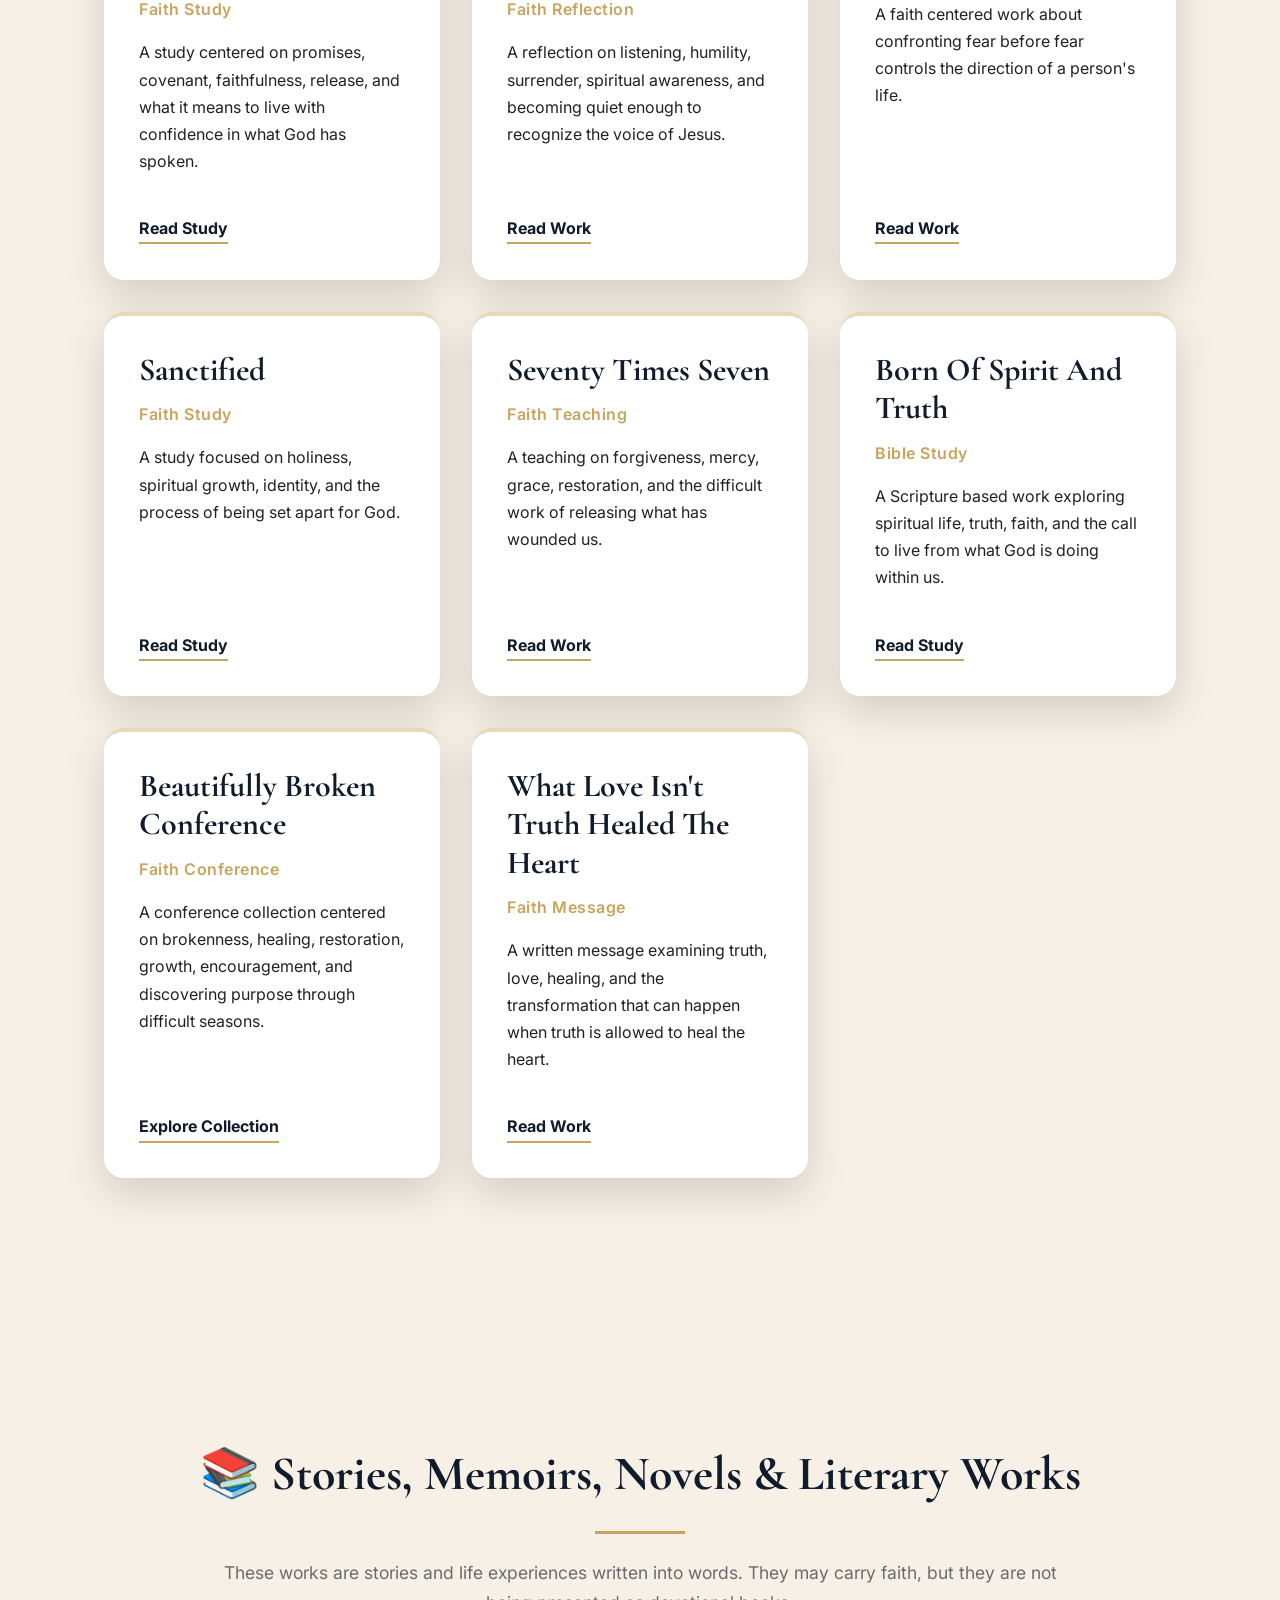
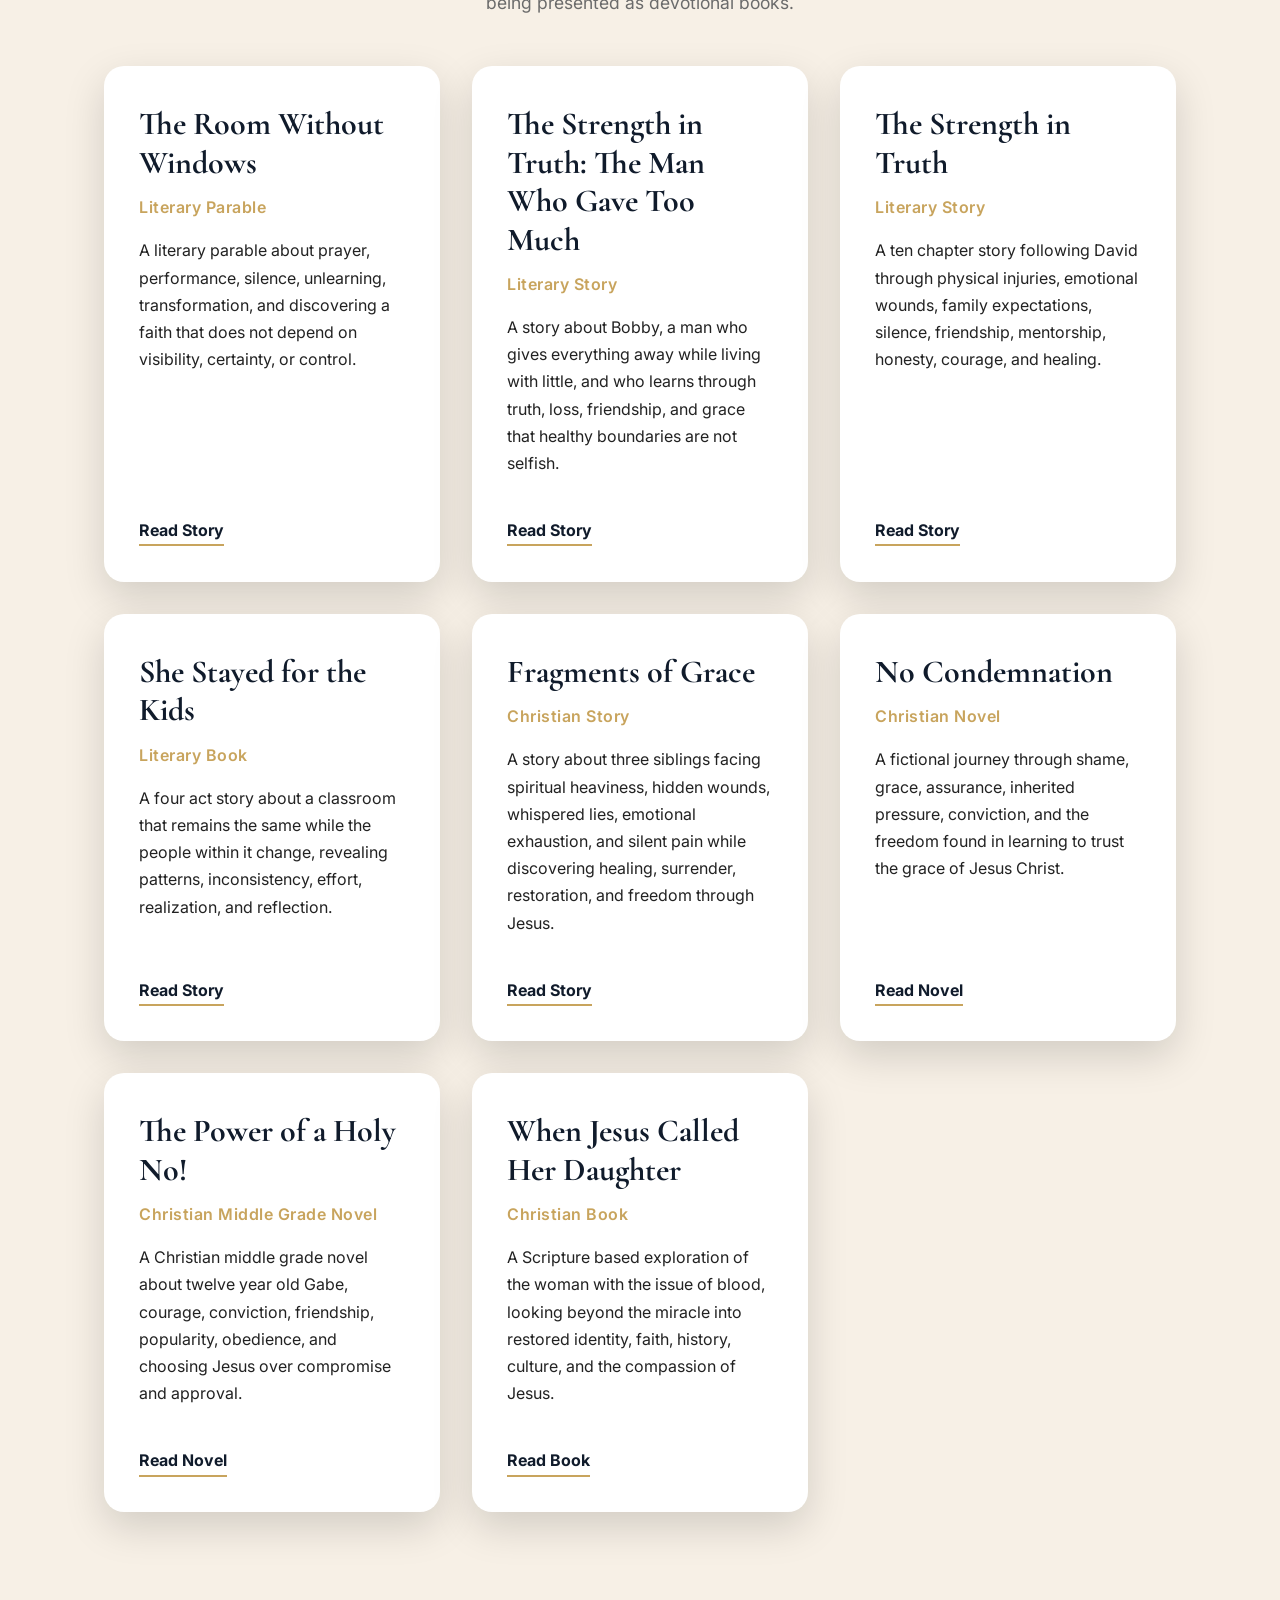
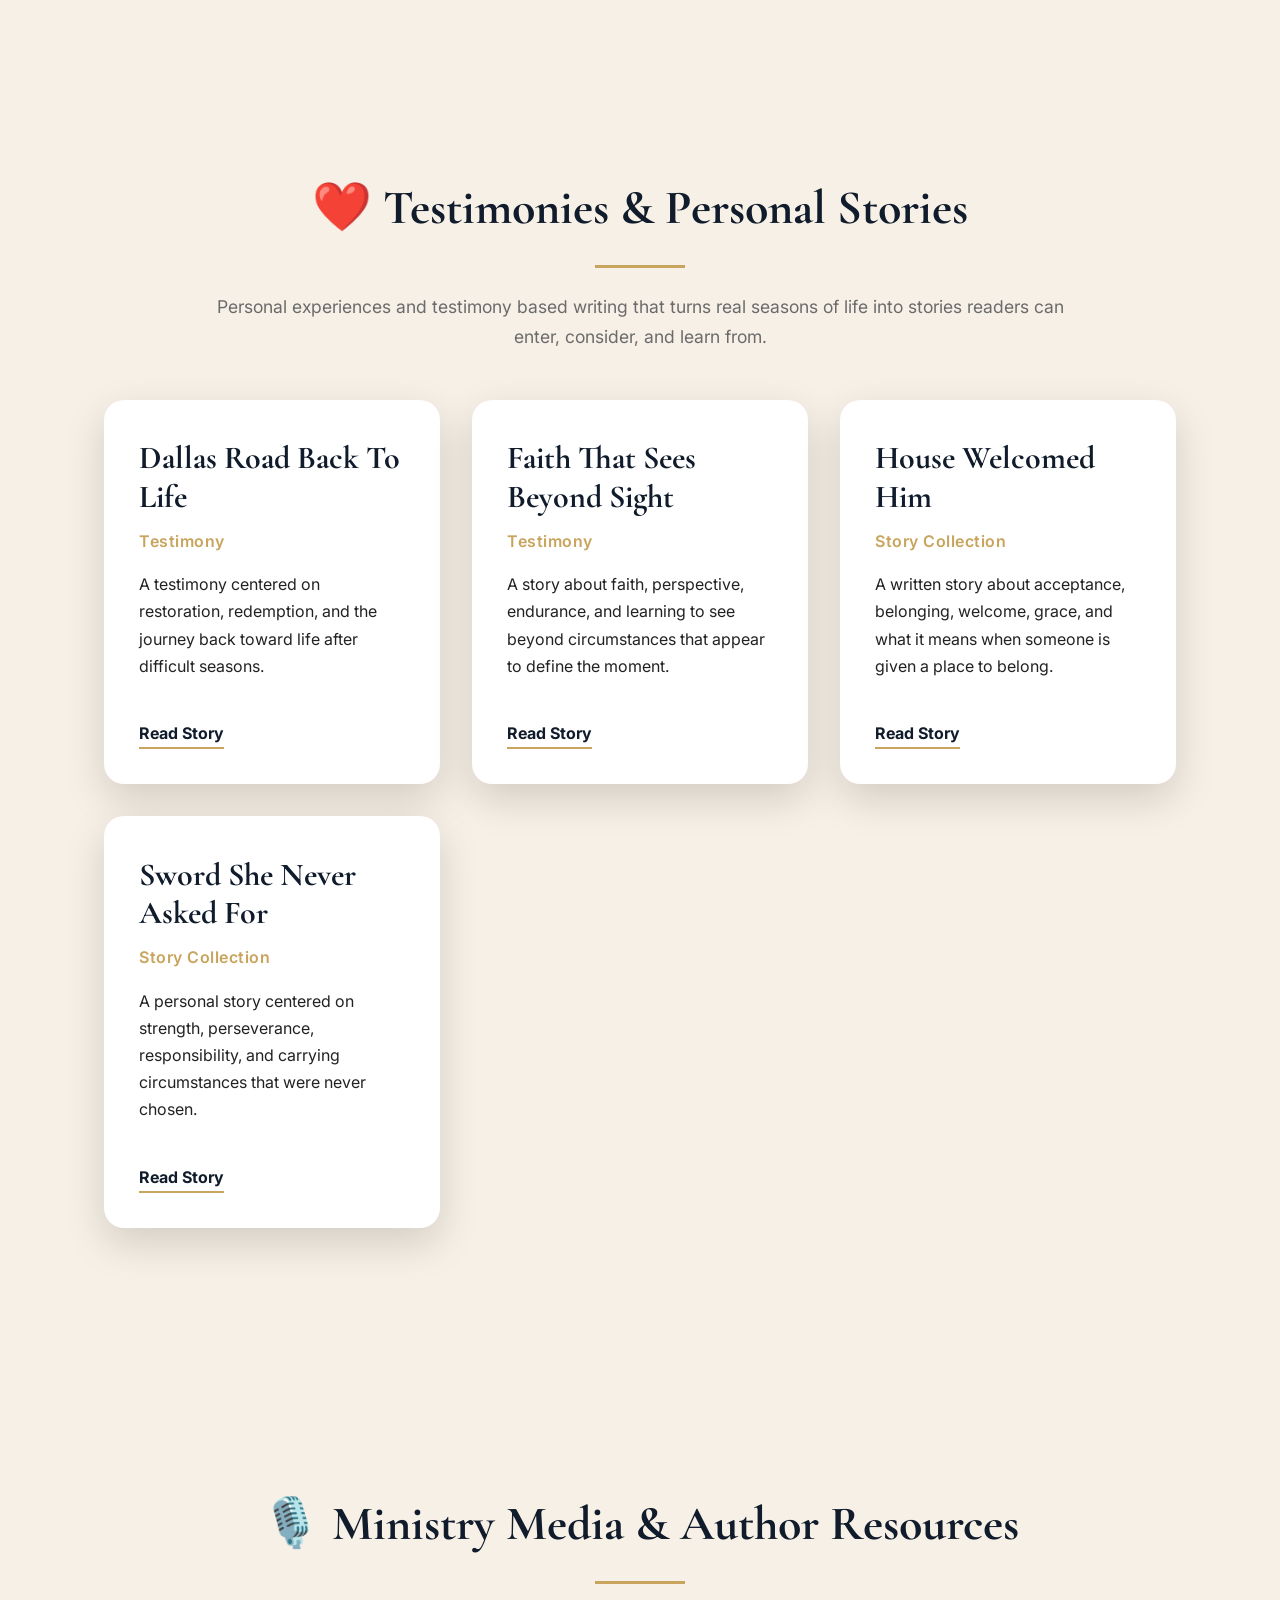
==== commit ba16e159: "Reorganize resource library by written work type" ====
--- a/index.html
+++ b/index.html
@@ -1,2742 +1,224 @@
 <!DOCTYPE html>
 <html lang="en">
-
 <head>
-
 <meta charset="UTF-8">
-
 <meta name="viewport" content="width=device-width, initial-scale=1.0">
-
-
-<title>
-Resource Library | Bradley Hobbs
-</title>
-
-
-<meta name="description" content="Explore Bradley Hobbs' resource library featuring education, faith writings, devotional collections, creative projects, and professional web development.">
-
-
+<title>Resource Library | Bradley Hobbs</title>
+<meta name="description" content="Explore Bradley Hobbs' complete resource library of books, memoirs, stories, faith studies, devotionals, educational resources, creative projects, and professional web development.">
 <meta name="author" content="Bradley Hobbs">
-
-
 <link rel="stylesheet" href="styles/resources.css">
-
-
 </head>
-
-
-
 <body>
 
-
-
 <header class="header">
-
-
 <nav class="navbar">
-
-
-<a href="index.html" class="logo">
-Resource Library
-</a>
-
-
-
-<button class="menu-toggle" aria-label="Open Menu">
-☰
-</button>
-
-
-
-
-
+<a href="index.html" class="logo">Resource Library</a>
+<button class="menu-toggle" aria-label="Open Menu">☰</button>
 <ul class="nav-links">
-
-
-<li>
-<a href="#education">
-Education
-</a>
-</li>
-
-
-
-<li>
-<a href="#faith">
-Faith & Written Works
-</a>
-</li>
-
-
-
-<li>
-<a href="#creative">
-Creative
-</a>
-</li>
-
-
-
-<li>
-<a href="#clients">
-Clients
-</a>
-</li>
-
-
+<li><a href="#education">Education</a></li>
+<li><a href="#books">Books &amp; Writing</a></li>
+<li><a href="#faith">Faith &amp; Devotional Works</a></li>
+<li><a href="#stories">Stories &amp; Literary Works</a></li>
+<li><a href="#creative">Creative</a></li>
+<li><a href="#clients">Clients</a></li>
 </ul>
-
-
-
 </nav>
-
-
 </header>
 
-
-
-
-
-
-
 <main>
 
-
-
-
-
 <section class="hero">
-
-
-
 <div class="hero-content">
-
-
-<p class="eyebrow">
-Bradley Hobbs Resource Collection
-</p>
-
-
-
-<h1>
-Faith. Learning.
-Creativity. Transformation.
-</h1>
-
-
-
-
-<p>
-A collection of educational resources,
-written works, devotional series,
-creative projects, and professional
-web development created by Bradley Hobbs.
-</p>
-
-
-
-
-<a href="#directory" class="button">
-Explore Resources
-</a>
-
-
-
-
-</div>
-
-
-
-</section>
-
-
-
-
-
-
-
-
+<p class="eyebrow">Bradley Hobbs Resource Collection</p>
+<h1>Faith. Learning. Creativity. Transformation.</h1>
+<p>A complete collection of books, memoirs, life stories, faith studies, devotional works, educational resources, creative projects, and professional web development created by Bradley Hobbs.</p>
+<a href="#directory" class="button">Explore Resources</a>
+</div>
+</section>
 
 <section class="intro">
-
-
-
-<h2>
-Welcome To The Resource Library
-</h2>
-
-
-
-<p>
-This library brings together the complete collection
-of Bradley Hobbs' work including teaching resources,
-faith writings, books, devotional series, creative
-projects, and websites created for clients.
-</p>
-
-
-
-<p>
-Each collection represents a different part of the journey:
-teaching others, sharing faith, preserving stories,
-creating meaningful work, and serving others through
-technology.
-</p>
-
-
-
-</section>
-
-
-
-
-
-
-
-
+<h2>Welcome To The Resource Library</h2>
+<p>This library brings together the written and creative work of Bradley Hobbs in one place. The collection includes books, memoirs, personal stories, literary works, Scripture based studies, devotional reflections, educational resources, photography projects, and professional websites.</p>
+<p>Not every written work is a devotional. Some are memoirs. Some are stories. Some are novels or literary parables. Some examine real life experiences and turn them into words so that readers can see healing, truth, struggle, identity, faith, courage, and transformation from another perspective.</p>
+</section>
 
 <section id="directory" class="directory">
-
-
-
-<h2>
-Complete Resource Collection
-</h2>
-
-
-
-
-
-
-
-
-
-
-<!--========================================================
-
-EDUCATION RESOURCES
-
-=========================================================-->
-
-
+<h2>Complete Resource Collection</h2>
 
 <section id="education" class="resource-category">
-
-
-
-<h3>
-📚 Education Resources
-</h3>
-
-
-
-
-<p>
-Resources created for educators, classrooms,
-child development, and learning.
-</p>
-
-
-
-
-
-<div class="resource-grid">
-
-
-
-
-
-
+<h3>📚 Education Resources</h3>
+<p>Resources created for educators, classrooms, child development, and learning.</p>
+<div class="resource-grid">
 <article class="resource-card">
-
-
-
-<h4>
-Teaching Materials
-</h4>
-
-
-
-<span>
-Education Resource
-</span>
-
-
-
-<p>
-Early childhood resources, classroom materials,
-lesson planning tools, and educator support.
-</p>
-
-
-
-
-<a href="https://brad-hobbswd.github.io/teaching-materials/" target="_blank">
-Explore Resource
-</a>
-
-
-
+<h4>Teaching Materials</h4>
+<span>Education Resource</span>
+<p>Early childhood resources, classroom materials, lesson planning tools, and educator support.</p>
+<a href="https://brad-hobbswd.github.io/teaching-materials/" target="_blank" rel="noopener noreferrer">Explore Resource</a>
 </article>
-
-
-
-
-
-
-
-</div>
-
-
-</section>
-
-  <!--========================================================
-
-FAITH, DEVOTIONALS, BOOKS & WRITTEN WORKS
-
-=========================================================-->
-
-
+</div>
+</section>
+
+<section id="books" class="resource-category">
+<h3>📖 Books, Memoirs &amp; Long Form Writing</h3>
+<p>Books and extended written works that explore faith, identity, relationships, recovery, life experiences, truth, and the human story.</p>
+
+<h4 class="collection-title">❤️ Love That Covers Series</h4>
+<p class="series-description">A story centered on healing, truth, love, grace, and the restoration that can come when people who have been cast aside discover they are still seen and loved.</p>
+<div class="resource-grid">
+<article class="resource-card"><h4>Love That Covers</h4><span>Book One</span><p>A story collection about healing, truth, love, and the restoring love of Jesus, told through stories, reflection, prayer, and legacy.</p><a href="https://brad-hobbswd.github.io/love-that-covers/" target="_blank" rel="noopener noreferrer">Read Book</a></article>
+<article class="resource-card"><h4>Love That Covers LGBTQIA</h4><span>Book Two</span><p>A story for people who have carried silence, rejection, questions, and uncertainty while longing to know they are fully seen, deeply loved, and never beyond God's grace.</p><a href="https://brad-hobbswd.github.io/love-that-covers-lgbtqia/" target="_blank" rel="noopener noreferrer">Read Book</a></article>
+</div>
+
+<h4 class="collection-title">❓ The Who Series</h4>
+<p class="series-description">Three connected books asking important questions about salvation, judgment, authority, truth, grace, and what it means to follow Jesus.</p>
+<div class="resource-grid">
+<article class="resource-card"><h4>Who Do You Call Savior?</h4><span>The Who Series</span><p>A book about salvation, redemption, forgiveness, grace, faith, and the hope found in Jesus Christ. It looks beyond labels and past failures to the Savior who still transforms lives.</p><a href="https://brad-hobbswd.github.io/who-do-you-call-savior/" target="_blank" rel="noopener noreferrer">Read Book</a></article>
+<article class="resource-card"><h4>Who Made You Judge?</h4><span>The Who Series</span><p>A biblical examination of judgment, discernment, forgiveness, accountability, humility, grace, restoration, and learning to reflect the heart of Jesus without abandoning truth.</p><a href="https://brad-hobbswd.github.io/who-made-you-judge/" target="_blank" rel="noopener noreferrer">Read Book</a></article>
+<article class="resource-card"><h4>Who Gave You Authority?</h4><span>The Who Series</span><p>A biblical examination of spiritual authority, servant leadership, humility, discernment, responsibility, and the lordship of Jesus Christ.</p><a href="https://brad-hobbswd.github.io/who-gave-you-authority/" target="_blank" rel="noopener noreferrer">Read Book</a></article>
+</div>
+
+<h4 class="collection-title">🌿 Bruise Reeds Series</h4>
+<p class="series-description">Written works examining the damage words and actions can cause, while calling readers toward holiness, truth, healing, and spiritual responsibility.</p>
+<div class="resource-grid">
+<article class="resource-card"><h4>Bruise Reeds Gossip Violence</h4><span>Bruise Reeds Series</span><p>A written work examining how words, gossip, and harmful actions can wound people and carry consequences beyond the moment.</p><a href="https://brad-hobbswd.github.io/bruise-reeds-gossip-violence/" target="_blank" rel="noopener noreferrer">Read Work</a></article>
+<article class="resource-card"><h4>Bruise Reeds Holiness Weapon</h4><span>Bruise Reeds Series</span><p>A written work examining holiness, truth, spiritual responsibility, and the danger of turning what is meant to be holy into a weapon.</p><a href="https://brad-hobbswd.github.io/bruise-reeds-holiness-weapon/" target="_blank" rel="noopener noreferrer">Read Work</a></article>
+</div>
+
+<h4 class="collection-title">🔎 The Substitute Series</h4>
+<p class="series-description">A three part writing journey looking beneath addiction and destructive patterns to the wounds, needs, recovery, healing, freedom, purpose, and hope underneath them.</p>
+<div class="resource-grid">
+<article class="resource-card"><h4>The Substitute</h4><span>Book One</span><p>A book about addiction, recovery, family pain, emotional wounds, trauma, shame, loneliness, faith, and the deeper needs that may exist beneath addictive behavior.</p><a href="https://brad-hobbswd.github.io/the-substitute/" target="_blank" rel="noopener noreferrer">Read Book</a></article>
+<article class="resource-card"><h4>The Sub 2</h4><span>Book Two</span><p>A deeper examination of what happens inside the heart of the person who needs the substitute, including wounds, shame, fear, loneliness, identity, recovery, healing, and spiritual longing.</p><a href="https://brad-hobbswd.github.io/the-sub-2/" target="_blank" rel="noopener noreferrer">Read Book</a></article>
+<article class="resource-card"><h4>The Sub 3</h4><span>Book Three</span><p>A continuation focused on what remains after the substitute loses its power, exploring healing, forgiveness, freedom, identity, purpose, resilience, and hope.</p><a href="https://brad-hobbswd.github.io/the-sub-3/" target="_blank" rel="noopener noreferrer">Read Book</a></article>
+</div>
+
+<h4 class="collection-title">🏠 Holy Family Series</h4>
+<p class="series-description">Stories about family, rejection, belonging, grace, identity, healing, holiness, and the possibility of a different story rising from painful experiences.</p>
+<div class="resource-grid">
+<article class="resource-card"><h4>Holy Family Rejection</h4><span>Holy Family Series</span><p>The Rise of a Holy Family is a story about family wounds, rejection, fear, grace, belonging, holiness, hope, and a revival that can begin in places people overlook.</p><a href="https://brad-hobbswd.github.io/holy-family-rejection/" target="_blank" rel="noopener noreferrer">Read Book</a></article>
+<article class="resource-card"><h4>Holy Family Breaks Every Label</h4><span>Holy Family Series</span><p>A written work exploring family, identity, belonging, rejection, and the possibility of seeing people beyond the labels placed upon them.</p><a href="https://brad-hobbswd.github.io/holy-family-breaks-every-label/" target="_blank" rel="noopener noreferrer">Read Work</a></article>
+</div>
+
+<h4 class="collection-title">📚 Standalone Books &amp; Long Form Works</h4>
+<div class="resource-grid">
+<article class="resource-card"><h4>A Love Older Than Fear</h4><span>Literary Book</span><p>A literary exploration of David and Jonathan, examining covenant, tenderness, grief, loyalty, emotional honesty, fear, interpretation, identity, exclusion, and what remains after the history and interpretation are examined.</p><a href="https://brad-hobbswd.github.io/A-Love-older-ThanFear/" target="_blank" rel="noopener noreferrer">Read Book</a></article>
+<article class="resource-card"><h4>The Price of a Promise</h4><span>Memoir</span><p>A memoir about hope, trust, deception, financial loss, unanswered questions, and the difficult path toward truth and healing after a romance scam.</p><a href="https://brad-hobbswd.github.io/priceOfpromise/" target="_blank" rel="noopener noreferrer">Read Memoir</a></article>
+<article class="resource-card"><h4>The Last Agreement</h4><span>Faith Book</span><p>A book examining the biblical meaning of amen, spiritual agreement, discernment, and the importance of aligning convictions with the voice of Jesus.</p><a href="https://brad-hobbswd.github.io/last-agreement-amen/" target="_blank" rel="noopener noreferrer">Read Book</a></article>
+<article class="resource-card"><h4>Changed</h4><span>Christian Memoir</span><p>A Christian memoir about genuine transformation through Jesus Christ, discipleship, faith, sanctification, grace, forgiveness, humility, and the daily decision to follow Christ.</p><a href="https://brad-hobbswd.github.io/changed/" target="_blank" rel="noopener noreferrer">Read Memoir</a></article>
+<article class="resource-card"><h4>I Am Not Ignoring You</h4><span>Memoir</span><p>A memoir centered on silence, overwhelm, the body, difficult conversations, music, confession, and the experiences that shaped a deeply personal journey.</p><a href="https://brad-hobbswd.github.io/ignore-overwhelmed-jason-memoir/" target="_blank" rel="noopener noreferrer">Read Memoir</a></article>
+<article class="resource-card"><h4>What Love Was Carrying</h4><span>Personal Story</span><p>A personal story about hidden burdens, difficult realities, endurance, healing, and the steady faithfulness of Jesus through seasons when long carried burdens could no longer remain hidden.</p><a href="https://brad-hobbswd.github.io/lovecarryjesusseen/" target="_blank" rel="noopener noreferrer">Read Story</a></article>
+<article class="resource-card"><h4>What Was Said About You</h4><span>Life Writing</span><p>A work examining how private conversations, assumptions, interpretations, and unseen information can affect relationships, decisions, opportunities, and a person's understanding of what happened.</p><a href="https://brad-hobbswd.github.io/what-they-said-about-you/" target="_blank" rel="noopener noreferrer">Read Work</a></article>
+<article class="resource-card"><h4>Beyond the Labels</h4><span>Faith Book</span><p>A book about belonging, rejection, identity, grace, faith, and hope that invites readers beyond human verdicts and into the transforming love of Jesus Christ.</p><a href="https://brad-hobbswd.github.io/beyond-the-labels/" target="_blank" rel="noopener noreferrer">Read Book</a></article>
+</div>
+
+<h4 class="collection-title">🎵 Faith, Music &amp; Discipleship Books</h4>
+<div class="resource-grid">
+<article class="resource-card"><h4>Every Beat Has a Direction</h4><span>Faith Book</span><p>A biblical examination of how music shapes thoughts, emotions, memory, worship, discipleship, discernment, holiness, and the direction of the heart.</p><a href="https://brad-hobbswd.github.io/every-beat-has-a-direction/" target="_blank" rel="noopener noreferrer">Read Book</a></article>
+<article class="resource-card"><h4>Words That Sound Good but Lead Away from Truth</h4><span>Faith Book</span><p>A structured examination of words, voices, environments, identity, real life decisions, discernment, and learning to recognize the voice of Jesus. The work explicitly presents itself as a book rather than a devotional.</p><a href="https://brad-hobbswd.github.io/Words-That-Sound-Good/" target="_blank" rel="noopener noreferrer">Read Book</a></article>
+<article class="resource-card"><h4>One Mouth, One Message</h4><span>Faith Book</span><p>A book about the responsibility carried by words, the consequences of speech, healing, restraint, forgiveness, redemption, and allowing surrendered speech to bring life rather than wounds.</p><a href="https://brad-hobbswd.github.io/onemouth-onemessage/" target="_blank" rel="noopener noreferrer">Read Book</a></article>
+<article class="resource-card"><h4>From Milk to Meat</h4><span>Spiritual Growth Book</span><p>A book about moving beyond spiritual infancy into maturity through Scripture, obedience, endurance, testing, and a deeper walk with Jesus.</p><a href="https://brad-hobbswd.github.io/milk2meat/" target="_blank" rel="noopener noreferrer">Read Book</a></article>
+<article class="resource-card"><h4>Beyond Denominations</h4><span>Scripture Based Book</span><p>A journey through the Book of Acts that invites readers to return to the apostolic witness and rediscover the New Testament church through Scripture rather than inherited labels.</p><a href="https://brad-hobbswd.github.io/beyond-denominations/" target="_blank" rel="noopener noreferrer">Read Book</a></article>
+<article class="resource-card"><h4>Real Pentecost</h4><span>Christian Book &amp; Study</span><p>A book journey from the promise of Pentecost through repentance, the name of Jesus, the Holy Ghost, apostles' doctrine, holiness, prayer, fellowship, discipleship, and a continuing life in the Spirit.</p><a href="https://brad-hobbswd.github.io/Real-Pentecost/" target="_blank" rel="noopener noreferrer">Read Book</a></article>
+<article class="resource-card"><h4>The Hidden Christ</h4><span>Christian Literary Book</span><p>A journey from formation to revelation that explores surrender, hidden grace, spiritual formation, and Christ being revealed through ordinary lives and everyday faithfulness.</p><a href="https://brad-hobbswd.github.io/the-hidden-christ/" target="_blank" rel="noopener noreferrer">Read Book</a></article>
+<article class="resource-card"><h4>No Weapon</h4><span>Independent Literary Tribute</span><p>A literary tribute exploring the ministry, cultural influence, worship, testimony, and enduring spiritual legacy inspired by the gospel song declaration known as No Weapon.</p><a href="https://brad-hobbswd.github.io/no-weapon/" target="_blank" rel="noopener noreferrer">Read Work</a></article>
+</div>
+</section>
 
 <section id="faith" class="resource-category">
-
-
-
-<h3>
-✝️ Faith, Devotionals, Books & Written Works
-</h3>
-
-
-
-<p>
-A collection of written works, devotional series,
-books, testimonies, Bible studies, messages,
-and reflections written by Bradley Hobbs.
-</p>
-
-
-
-
-
-
-
-<!--========================================================
-
-BOOK SERIES & MAJOR COLLECTIONS
-
-=========================================================-->
-
-
-<h4 class="collection-title">
-📚 Book Series & Major Collections
-</h4>
-
-
-
-
-
-<!-- LOVE THAT COVERS SERIES -->
-
-<h4 class="series-heading">
-❤️ Love That Covers Series
-</h4>
-
-
-<p class="series-description">
-A written collection focused on love,
-grace, identity, acceptance, and seeing
-people through the heart of God.
-</p>
-
-
-
-<div class="resource-grid">
-
-
-
-<article class="resource-card">
-
-<h4>
-Love That Covers
-</h4>
-
-
-<span>
-Book One
-</span>
-
-
-<p>
-The first book in the Love That Covers collection.
-</p>
-
-
-<a href="https://brad-hobbswd.github.io/love-that-covers/" target="_blank">
-Read Book
-</a>
-
-
-</article>
-
-
-
-
-
-<article class="resource-card">
-
-<h4>
-Love That Covers LGBTQIA
-</h4>
-
-
-<span>
-Book Two
-</span>
-
-
-<p>
-The second book in the Love That Covers collection.
-</p>
-
-
-<a href="https://brad-hobbswd.github.io/love-that-covers-lgbtqia/" target="_blank">
-Read Book
-</a>
-
-
-</article>
-
-
-</div>
-
-
-
-
-
-
-
-
-
-<!-- THE WHO SERIES -->
-
-
-<h4 class="series-heading">
-❓ The Who Series
-</h4>
-
-
-<p class="series-description">
-A connected writing series exploring identity,
-salvation, authority, and the questions that
-challenge our understanding of faith.
-</p>
-
-
-
-<div class="resource-grid">
-
-
-
-<article class="resource-card">
-
-<h4>
-Who Do You Call Savior?
-</h4>
-
-
-<span>
-The Who Series
-</span>
-
-
-<p>
-A reflection centered around salvation
-and understanding the Savior.
-</p>
-
-
-<a href="https://brad-hobbswd.github.io/who-do-you-call-savior/" target="_blank">
-Read Book
-</a>
-
-
-</article>
-
-
-
-
-
-<article class="resource-card">
-
-<h4>
-Who Made You Judge?
-</h4>
-
-
-<span>
-The Who Series
-</span>
-
-
-<p>
-A written work exploring judgment,
-truth, and understanding.
-</p>
-
-
-<a href="https://brad-hobbswd.github.io/who-made-you-judge/" target="_blank">
-Read Book
-</a>
-
-
-</article>
-
-
-
-
-
-<article class="resource-card">
-
-<h4>
-Who Gave You Authority?
-</h4>
-
-
-<span>
-The Who Series
-</span>
-
-
-<p>
-A written work exploring authority,
-responsibility, and faith.
-</p>
-
-
-<a href="https://brad-hobbswd.github.io/who-gave-you-authority/" target="_blank">
-Read Book
-</a>
-
-
-</article>
-
-
-</div>
-
-
-
-
-
-
-
-
-
-<!-- BRUISE REEDS SERIES -->
-
-
-<h4 class="series-heading">
-🌿 Bruise Reeds Series
-</h4>
-
-
-<p class="series-description">
-A collection focused on words,
-brokenness, healing, holiness,
-and responsibility.
-</p>
-
-
-
-<div class="resource-grid">
-
-
-
-<article class="resource-card">
-
-<h4>
-Bruise Reeds Gossip Violence
-</h4>
-
-
-<span>
-Bruise Reeds Series
-</span>
-
-
-<p>
-A written work focused on words,
-actions, and the impact they carry.
-</p>
-
-
-<a href="https://brad-hobbswd.github.io/bruise-reeds-gossip-violence/" target="_blank">
-Read Work
-</a>
-
-
-</article>
-
-
-
-
-
-<article class="resource-card">
-
-<h4>
-Bruise Reeds Holiness Weapon
-</h4>
-
-
-<span>
-Bruise Reeds Series
-</span>
-
-
-<p>
-A written work exploring holiness,
-truth, and spiritual responsibility.
-</p>
-
-
-<a href="https://brad-hobbswd.github.io/bruise-reeds-holiness-weapon/" target="_blank">
-Read Work
-</a>
-
-
-</article>
-
-
-</div>
-
-
-
-
-
-
-
-
-
-<!-- THE SUBSTITUTE SERIES -->
-
-
-<h4 class="series-heading">
-✝️ The Substitute Series
-</h4>
-
-
-<p class="series-description">
-A collection centered around sacrifice,
-redemption, and understanding Christ's purpose.
-</p>
-
-
-
-<div class="resource-grid">
-
-
-
-<article class="resource-card">
-
-<h4>
-The Substitute
-</h4>
-
-
-<span>
-The Substitute Series
-</span>
-
-
-<p>
-The beginning of a written collection
-centered around sacrifice and redemption.
-</p>
-
-
-<a href="https://brad-hobbswd.github.io/the-substitute/" target="_blank">
-Read Work
-</a>
-
-
-</article>
-
-
-
-
-
-<article class="resource-card">
-
-<h4>
-The Sub 2
-</h4>
-
-
-<span>
-The Substitute Series
-</span>
-
-
-<p>
-A continuation of the Substitute collection.
-</p>
-
-
-<a href="https://brad-hobbswd.github.io/the-sub-2/" target="_blank">
-Read Work
-</a>
-
-
-</article>
-
-
-
-
-
-<article class="resource-card">
-
-<h4>
-The Sub 3
-</h4>
-
-
-<span>
-The Substitute Series
-</span>
-
-
-<p>
-The third part of the Substitute collection.
-</p>
-
-
-<a href="https://brad-hobbswd.github.io/the-sub-3/" target="_blank">
-Read Work
-</a>
-
-
-</article>
-
-
-</div>
-
-
-
-
-
-
-
-
-
-<!-- HOLY FAMILY SERIES -->
-
-
-<h4 class="series-heading">
-🏠 Holy Family Series
-</h4>
-
-
-<p class="series-description">
-A connected writing series exploring family,
-identity, rejection, belonging, healing,
-and seeing beyond labels.
-</p>
-
-
-
-<div class="resource-grid">
-
-
-
-<article class="resource-card">
-
-<h4>
-Holy Family Rejection
-</h4>
-
-
-<span>
-Holy Family Series
-</span>
-
-
-<p>
-A reflection about rejection,
-family, healing, and restoration.
-</p>
-
-
-<a href="https://brad-hobbswd.github.io/holy-family-rejection/" target="_blank">
-Read Work
-</a>
-
-
-</article>
-
-
-
-
-
-<article class="resource-card">
-
-<h4>
-Holy Family Breaks Every Label
-</h4>
-
-
-<span>
-Holy Family Series
-</span>
-
-
-<p>
-A message about identity,
-family, and seeing beyond labels.
-</p>
-
-
-<a href="https://brad-hobbswd.github.io/holy-family-breaks-every-label/" target="_blank">
-Read Work
-</a>
-
-
-</article>
-
-
-</div>
-
-  <!--========================================================
-
-STANDALONE BOOKS & LONG-FORM WRITING
-
-=========================================================-->
-
-
-
-<h4 class="collection-title">
-📖 Standalone Books & Long-Form Writing
-</h4>
-
-
-
-<div class="resource-grid">
-
-
-
-
-
-
-
-<article class="resource-card">
-
-
-
-<h4>
-A Love Older Than Fear
-</h4>
-
-
-
-<span>
-Book Project
-</span>
-
-
-
-<p>
-A written work exploring love,
-faith, identity, and overcoming fear.
-</p>
-
-
-
-
-<a href="https://brad-hobbswd.github.io/A-Love-older-ThanFear/" target="_blank">
-Read Book
-</a>
-
-
-
-</article>
-
-
-
-
-
-
-
-
-<article class="resource-card">
-
-
-
-<h4>
-Price Of Promise
-</h4>
-
-
-
-<span>
-Faith Writing
-</span>
-
-
-
-<p>
-A written reflection focused on
-promise, faith, and commitment.
-</p>
-
-
-
-
-<a href="https://brad-hobbswd.github.io/priceOfpromise/" target="_blank">
-Read Work
-</a>
-
-
-
-</article>
-
-
-
-
-
-
-
-
-<article class="resource-card">
-
-
-
-<h4>
-Last Agreement Amen
-</h4>
-
-
-
-<span>
-Faith Writing
-</span>
-
-
-
-<p>
-A written message centered around
-faith, agreement, and spiritual reflection.
-</p>
-
-
-
-
-<a href="https://brad-hobbswd.github.io/last-agreement-amen/" target="_blank">
-Read Work
-</a>
-
-
-
-</article>
-
-
-
-
-
-
-
-</div>
-
-
-
-
-
-
-
-
-
-<!--========================================================
-
-DEVOTIONAL SERIES & FAITH COLLECTIONS
-
-=========================================================-->
-
-
-
-<h4 class="collection-title">
-✝️ Devotional Series & Faith Collections
-</h4>
-
-
-
-
-<div class="resource-grid">
-
-
-
-
-
-
-
-<article class="resource-card">
-
-
-
-<h4>
-Whispers In The Pew
-</h4>
-
-
-
-<span>
-Devotional Collection
-</span>
-
-
-
-<p>
-A collection of honest faith conversations,
-reflections, and spiritual encouragement.
-</p>
-
-
-
-
-<a href="https://brad-hobbswd.github.io/whispers-in-the-pew/" target="_blank">
-Explore Collection
-</a>
-
-
-
-</article>
-
-<article class="resource-card">
-
-
-
-<h4>
-Real Pentecost
-</h4>
-
-
-
-<span>
-Bible Study Collection
-</span>
-
-
-
-<p>
-A study exploring Pentecost,
-the Holy Spirit, and spiritual purpose.
-</p>
-
-
-
-
-<a href="https://brad-hobbswd.github.io/Real-Pentecost/" target="_blank">
-Explore Collection
-</a>
-
-
-
-</article>
-
-
-
-
-
-
-
-
-<article class="resource-card">
-
-
-
-<h4>
-The Hidden Christ
-</h4>
-
-
-
-<span>
-Faith Study
-</span>
-
-
-
-<p>
-A reflection centered on discovering
-Christ through Scripture and faith.
-</p>
-
-
-
-
-<a href="https://brad-hobbswd.github.io/the-hidden-christ/" target="_blank">
-Explore Collection
-</a>
-
-
-
-</article>
-
-
-
-
-
-
-
-
-<article class="resource-card">
-
-
-
-<h4>
-No Weapon
-</h4>
-
-
-
-<span>
-Faith Message
-</span>
-
-
-
-<p>
-A message of faith, victory,
-and trusting God's promises.
-</p>
-
-
-
-
-<a href="https://brad-hobbswd.github.io/no-weapon/" target="_blank">
-Explore Collection
-</a>
-
-
-
-</article>
-
-
-
-
-
-
-
-
-<article class="resource-card">
-
-
-
-<h4>
-No Condemnation
-</h4>
-
-
-
-<span>
-Devotional
-</span>
-
-
-
-<p>
-A message centered on grace,
-freedom, and restoration.
-</p>
-
-
-
-
-<a href="https://brad-hobbswd.github.io/no-condemnation/" target="_blank">
-Explore Collection
-</a>
-
-
-
-</article>
-
-
-
-
-
-
-
-
-<article class="resource-card">
-
-
-
-<h4>
-Fragments Of Grace
-</h4>
-
-
-
-<span>
-Devotional
-</span>
-
-
-
-<p>
-Reflections on grace,
-healing, and restoration.
-</p>
-
-
-
-
-<a href="https://brad-hobbswd.github.io/fragments-of-grace/" target="_blank">
-Explore Collection
-</a>
-
-
-
-</article>
-
-
-
-
-
-
-
-
-<article class="resource-card">
-
-
-
-<h4>
-Milk2Meat
-</h4>
-
-
-
-<span>
-Bible Growth
-</span>
-
-
-
-<p>
-A resource focused on growing
-deeper in understanding Scripture.
-</p>
-
-
-
-
-<a href="https://brad-hobbswd.github.io/milk2meat/" target="_blank">
-Explore Collection
-</a>
-
-
-
-</article>
-
-
-
-
-
-
-
-
-<article class="resource-card">
-
-
-
-<h4>
-One Mouth One Message
-</h4>
-
-
-
-<span>
-Faith Teaching
-</span>
-
-
-
-<p>
-A message centered around unity,
-truth, and faith.
-</p>
-
-
-
-
-<a href="https://brad-hobbswd.github.io/onemouth-onemessage/" target="_blank">
-Explore Collection
-</a>
-
-
-
-</article>
-
-
-
-
-
-
-
-
-<article class="resource-card">
-
-
-
-<h4>
-The Fragrance
-</h4>
-
-
-
-<span>
-Devotional
-</span>
-
-
-
-<p>
-A reflection focused on spiritual
-character, influence, and faith.
-</p>
-
-
-
-
-<a href="https://brad-hobbswd.github.io/the-fragrance/" target="_blank">
-Explore Collection
-</a>
-
-
-
-</article>
-
-
-  <!--========================================================
-
-DEVOTIONAL SERIES & FAITH COLLECTIONS CONTINUED
-
-=========================================================-->
-
-
-
-
-<article class="resource-card">
-
-
-<h4>
-What They Said About You
-</h4>
-
-
-<span>
-Faith Message
-</span>
-
-
-<p>
-A reflection about identity,
-words, and discovering truth.
-</p>
-
-
-<a href="https://brad-hobbswd.github.io/what-they-said-about-you/" target="_blank">
-Explore Collection
-</a>
-
-
-</article>
-
-
-
-
-
-
-
-<article class="resource-card">
-
-
-<h4>
-Grace Requires Order
-</h4>
-
-
-<span>
-Faith Teaching
-</span>
-
-
-<p>
-A reflection exploring grace,
-growth, and spiritual responsibility.
-</p>
-
-
-<a href="https://brad-hobbswd.github.io/gracerequiresorder/" target="_blank">
-Explore Collection
-</a>
-
-
-</article>
-
-
-
-
-
-
-
-<article class="resource-card">
-
-
-<h4>
-Hide Me Under Your Wings
-</h4>
-
-
-<span>
-Devotional
-</span>
-
-
-<p>
-A reflection about protection,
-comfort, and trusting God.
-</p>
-
-
-<a href="https://brad-hobbswd.github.io/hide-me-under-your-wings/" target="_blank">
-Explore Collection
-</a>
-
-
-</article>
-
-
-
-
-
-
-
-<article class="resource-card">
-
-
-<h4>
-Let Not Your Heart Be Troubled
-</h4>
-
-
-<span>
-Encouragement
-</span>
-
-
-<p>
-A message focused on peace,
-hope, and trusting God.
-</p>
-
-
-<a href="https://brad-hobbswd.github.io/let-not-your-heart-be-troubled/" target="_blank">
-Explore Collection
-</a>
-
-
-</article>
-
-
-
-
-
-
-
-<article class="resource-card">
-
-
-<h4>
-Still Seen Still Loved
-</h4>
-
-
-<span>
-Faith Reflection
-</span>
-
-
-<p>
-A message about identity,
-value, and being known.
-</p>
-
-
-<a href="https://brad-hobbswd.github.io/stillseen-still-loved/" target="_blank">
-Explore Collection
-</a>
-
-
-</article>
-
-
-
-
-
-
-
-<article class="resource-card">
-
-
-<h4>
-Beyond Denominations
-</h4>
-
-
-<span>
-Faith Discussion
-</span>
-
-
-<p>
-A reflection about faith,
-unity, and understanding.
-</p>
-
-
-<a href="https://brad-hobbswd.github.io/beyond-denominations/" target="_blank">
-Explore Collection
-</a>
-
-
-</article>
-
-
-
-
-
-
-
-<article class="resource-card">
-
-
-<h4>
-Before The Shout
-</h4>
-
-
-<span>
-Faith Reflection
-</span>
-
-
-<p>
-A message about preparation,
-faith, and spiritual awareness.
-</p>
-
-
-<a href="https://brad-hobbswd.github.io/before-the-shout/" target="_blank">
-Explore Collection
-</a>
-
-
-</article>
-
-<article class="resource-card">
-
-
-<h4>
-Fear Is Not Your Voice
-</h4>
-
-
-<span>
-Faith Encouragement
-</span>
-
-
-<p>
-A message about overcoming fear
-and finding identity.
-</p>
-
-
-<a href="https://brad-hobbswd.github.io/fear-is-not-your-voice/" target="_blank">
-Explore Collection
-</a>
-
-
-</article>
-
-
-
-
-
-
-
-<article class="resource-card">
-
-
-<h4>
-God With Us
-</h4>
-
-
-<span>
-Faith Reflection
-</span>
-
-
-<p>
-A reminder of God's presence
-and faithfulness.
-</p>
-
-
-<a href="https://brad-hobbswd.github.io/god-with-us/" target="_blank">
-Explore Collection
-</a>
-
-
-</article>
-
-
-
-
-
-
-
-<article class="resource-card">
-
-
-<h4>
-Loving The God Cannot See
-</h4>
-
-
-<span>
-Faith Teaching
-</span>
-
-
-<p>
-A reflection about faith,
-love, and relationship with God.
-</p>
-
-
-<a href="https://brad-hobbswd.github.io/Loving-the-God-Cannot-See/" target="_blank">
-Explore Collection
-</a>
-
-
-</article>
-
-<article class="resource-card">
-
-
-<h4>
-Kingdom Taken
-</h4>
-
-
-<span>
-Faith Study
-</span>
-
-
-<p>
-A reflection about the Kingdom
-and spiritual responsibility.
-</p>
-
-
-<a href="https://brad-hobbswd.github.io/kingdom-taken/" target="_blank">
-Explore Collection
-</a>
-
-
-</article>
-
-
-
-
-
-
-
-<article class="resource-card">
-
-
-<h4>
-Rivers In The Dark
-</h4>
-
-
-<span>
-Faith Reflection
-</span>
-
-
-<p>
-A message about hope,
-faith, and finding light.
-</p>
-
-
-<a href="https://brad-hobbswd.github.io/rivers-in-the-dark/" target="_blank">
-Explore Collection
-</a>
-
-
-</article>
-
-
-
-
-
-
-
-<article class="resource-card">
-
-
-<h4>
-Kept Released Covenant
-</h4>
-
-
-<span>
-Faith Study
-</span>
-
-
-<p>
-A reflection centered around
-faith, promises, and covenant.
-</p>
-
-
-<a href="https://brad-hobbswd.github.io/kept-released-covenant/" target="_blank">
-Explore Collection
-</a>
-
-
-</article>
-
-
-
-
-
-
-
-<article class="resource-card">
-
-
-<h4>
-Small Enough To Hear Him
-</h4>
-
-
-<span>
-Faith Reflection
-</span>
-
-
-<p>
-A message about listening,
-humility, and spiritual growth.
-</p>
-
-
-<a href="https://brad-hobbswd.github.io/small-enough-to-hear-him/" target="_blank">
-Explore Collection
-</a>
-
-
-</article>
-
-
-
-
-
-
-
-<article class="resource-card">
-
-
-<h4>
-Fear B4 Fear
-</h4>
-
-
-<span>
-Faith Encouragement
-</span>
-
-
-<p>
-A resource focused on overcoming
-fear through faith.
-</p>
-
-
-<a href="https://brad-hobbswd.github.io/fearb4fear/" target="_blank">
-Explore Collection
-</a>
-
-
-</article>
-
-
-
-
-
-
-
-<article class="resource-card">
-
-
-<h4>
-Sanctified
-</h4>
-
-
-<span>
-Faith Study
-</span>
-
-
-<p>
-A reflection about holiness,
-growth, and spiritual identity.
-</p>
-
-
-<a href="https://brad-hobbswd.github.io/sanctified/" target="_blank">
-Explore Collection
-</a>
-
-
-</article>
-
-
-
-
-
-
-
-<article class="resource-card">
-
-
-<h4>
-Seventy Times Seven
-</h4>
-
-
-<span>
-Faith Teaching
-</span>
-
-
-<p>
-A reflection on forgiveness,
-grace, and restoration.
-</p>
-
-
-<a href="https://brad-hobbswd.github.io/seventy-times-seven/" target="_blank">
-Explore Collection
-</a>
-
-
-</article>
-
-
-
-
-
-
-
-<article class="resource-card">
-
-
-<h4>
-Born Of Spirit And Truth
-</h4>
-
-
-<span>
-Bible Study
-</span>
-
-
-<p>
-A resource exploring faith,
-truth, and spiritual life.
-</p>
-
-
-<a href="https://brad-hobbswd.github.io/bornofspirit-and-truth/" target="_blank">
-Explore Collection
-</a>
-
-
-</article>
-
-  <!--========================================================
-
-DEVOTIONAL SERIES & FAITH COLLECTIONS FINAL
-
-=========================================================-->
-
-
-
-<article class="resource-card">
-
-
-<h4>
-Beautifully Broken Conference
-</h4>
-
-
-<span>
-Faith Conference
-</span>
-
-
-<p>
-A collection centered around healing,
-growth, restoration, and encouragement.
-</p>
-
-
-<a href="https://brad-hobbswd.github.io/beautifully-broken-conference/" target="_blank">
-Explore Collection
-</a>
-
-
-</article>
-
-
-
-
-
-
-
-<article class="resource-card">
-
-
-<h4>
-What Love Isn't Truth Healed The Heart
-</h4>
-
-
-<span>
-Faith Message
-</span>
-
-
-<p>
-A reflection about truth, love,
-healing, and transformation.
-</p>
-
-
-<a href="https://brad-hobbswd.github.io/whatLoveisnt-truthhealedtheheart/" target="_blank">
-Explore Collection
-</a>
-
-
-</article>
-
-
-
-
-
-
-
-</div>
-
-
-
-
-
-
-
-
-<!--========================================================
-
-TESTIMONIES & PERSONAL WRITTEN STORIES
-
-=========================================================-->
-
-
-
-<h4 class="collection-title">
-❤️ Testimonies & Personal Written Stories
-</h4>
-
-
-
-
-<div class="resource-grid">
-
-
-
-<article class="resource-card">
-
-
-<h4>
-Changed
-</h4>
-
-
-<span>
-Transformation Testimony
-</span>
-
-
-<p>
-A personal testimony of transformation,
-identity, and discovering a changed life
-through faith and redemption.
-</p>
-
-
-<a href="https://brad-hobbswd.github.io/changed/" target="_blank">
-Read Story
-</a>
-
-
-</article>
-
-
-<article class="resource-card">
-
-
-<h4>
-Dallas Road Back To Life
-</h4>
-
-
-<span>
-Testimony
-</span>
-
-
-<p>
-A written testimony focused on
-restoration, redemption, and life transformation.
-</p>
-
-
-<a href="https://brad-hobbswd.github.io/dallas-road-back-to-life/" target="_blank">
-Read Story
-</a>
-
-
-</article>
-
-
-
-
-
-
-
-
-<article class="resource-card">
-
-
-<h4>
-Faith That Sees Beyond Sight
-</h4>
-
-
-<span>
-Testimony
-</span>
-
-
-<p>
-A story about faith, perspective,
-and seeing beyond circumstances.
-</p>
-
-
-<a href="https://brad-hobbswd.github.io/faith-that-sees-beyond-sight/" target="_blank">
-Read Story
-</a>
-
-
-</article>
-
-
-
-
-
-
-
-
-<article class="resource-card">
-
-
-<h4>
-House Welcomed Him
-</h4>
-
-
-<span>
-Story Collection
-</span>
-
-
-<p>
-A written message about acceptance,
-belonging, and grace.
-</p>
-
-
-<a href="https://brad-hobbswd.github.io/house-welcomed-him/" target="_blank">
-Read Story
-</a>
-
-
-</article>
-
-
-
-
-
-
-
-
-<article class="resource-card">
-
-
-<h4>
-Sword She Never Asked For
-</h4>
-
-
-<span>
-Story Collection
-</span>
-
-
-<p>
-A personal story centered around
-strength, perseverance, and faith.
-</p>
-
-
-<a href="https://brad-hobbswd.github.io/sword-she-never-asked-for/" target="_blank">
-Read Story
-</a>
-
-
-</article>
-
-
-
-
-
-
-
-
-<article class="resource-card">
-
-
-<h4>
-Grace Doesn't Cancel Response
-</h4>
-
-
-<span>
-Faith Writing
-</span>
-
-
-<p>
-A reflection about grace,
-truth, and response.
-</p>
-
-
-<a href="https://brad-hobbswd.github.io/gracedoesntcancelresponse/" target="_blank">
-Read Story
-</a>
-
-
-</article>
-
-
-
-
-
-
-
-</div>
-
-
-
-
-
-
-
-
-<!--========================================================
-
-MINISTRY MEDIA & AUTHOR RESOURCES
-
-=========================================================-->
-
-
-
-<h4 class="collection-title">
-🎙️ Ministry Media & Author Resources
-</h4>
-
-
-
-
-<div class="resource-grid">
-
-
-
-
-
-
-<article class="resource-card">
-
-
-<h4>
-Authors Page
-</h4>
-
-
-<span>
-Author Resource
-</span>
-
-
-<p>
-The author collection and writing portfolio
-for Bradley Hobbs.
-</p>
-
-
-<a href="https://brad-hobbswd.github.io/authors-page/" target="_blank">
-Visit Resource
-</a>
-
-
-</article>
-
-
-
-
-
-
-
-
-<article class="resource-card">
-
-
-<h4>
-Anthony Blog Devotion
-</h4>
-
-
-<span>
-Writing & Devotional
-</span>
-
-
-<p>
-A written devotional resource
-and reflection collection.
-</p>
-
-
-<a href="https://brad-hobbswd.github.io/anthony-blog-devotion/" target="_blank">
-Read Collection
-</a>
-
-
-</article>
-
-
-
-
-
-
-
-
-<article class="resource-card">
-
-
-<h4>
-Mercy Message Podcast
-</h4>
-
-
-<span>
-Podcast Resource
-</span>
-
-
-<p>
-Messages and conversations centered
-around mercy, faith, and encouragement.
-</p>
-
-
-<a href="https://brad-hobbswd.github.io/mercy-message-podcast/" target="_blank">
-Listen
-</a>
-
-
-</article>
-
-</div>
-
-</section>
-
-  <!--========================================================
-
-CREATIVE PROJECTS
-
-=========================================================-->
-
-
+<h3>✝️ Devotional, Bible Study &amp; Faith Reflection Works</h3>
+<p>These works are intentionally separated from the larger book collection because their primary purpose is devotional reflection, Bible study, encouragement, spiritual growth, prayer, or focused faith teaching.</p>
+<div class="resource-grid">
+<article class="resource-card"><h4>Whispers In The Pew</h4><span>Devotional Collection</span><p>A deeply personal devotional journey through silence, church hurt, healing, surrender, truth, trust, brokenness, redemption, spiritual growth, and discovering the nearness of Jesus.</p><a href="https://brad-hobbswd.github.io/whispers-in-the-pew/" target="_blank" rel="noopener noreferrer">Explore Collection</a></article>
+<article class="resource-card"><h4>When Grace Requires Order</h4><span>Devotional</span><p>A devotional reflection on grace, responsibility, repentance, selflessness, consideration, and allowing grace to change the way we live.</p><a href="https://brad-hobbswd.github.io/gracerequiresorder/" target="_blank" rel="noopener noreferrer">Read Devotional</a></article>
+<article class="resource-card"><h4>Grace Does Not Cancel Responsibility</h4><span>Devotional</span><p>A devotional reflection on grace, behavior, responsibility, consideration, character, spiritual growth, and learning to let our words and actions reflect Jesus.</p><a href="https://brad-hobbswd.github.io/gracedoesntcancelresponse/" target="_blank" rel="noopener noreferrer">Read Devotional</a></article>
+<article class="resource-card"><h4>Hide Me Under Your Wings</h4><span>Faith Reflection</span><p>A faith centered reflection on protection, refuge, comfort, trust, and the desire to remain close to God through difficult seasons.</p><a href="https://brad-hobbswd.github.io/hide-me-under-your-wings/" target="_blank" rel="noopener noreferrer">Read Work</a></article>
+<article class="resource-card"><h4>Let Not Your Heart Be Troubled</h4><span>Faith Encouragement</span><p>A reflection centered on peace, hope, courage, trust, and remembering the presence of Jesus when the heart is troubled.</p><a href="https://brad-hobbswd.github.io/let-not-your-heart-be-troubled/" target="_blank" rel="noopener noreferrer">Read Work</a></article>
+<article class="resource-card"><h4>Still Seen Still Loved</h4><span>Faith Reflection</span><p>A reflection about identity, worth, being known, and remembering that rejection or misunderstanding does not erase a person's value before God.</p><a href="https://brad-hobbswd.github.io/stillseen-still-loved/" target="_blank" rel="noopener noreferrer">Read Work</a></article>
+<article class="resource-card"><h4>Before The Shout</h4><span>Faith Reflection</span><p>A reflection about preparation, spiritual awareness, listening, and what happens before the visible moment of faith arrives.</p><a href="https://brad-hobbswd.github.io/before-the-shout/" target="_blank" rel="noopener noreferrer">Read Work</a></article>
+<article class="resource-card"><h4>Fear Is Not Your Voice</h4><span>Faith Encouragement</span><p>A message about fear, identity, courage, and learning not to let fear become the voice that defines who you are.</p><a href="https://brad-hobbswd.github.io/fear-is-not-your-voice/" target="_blank" rel="noopener noreferrer">Read Work</a></article>
+<article class="resource-card"><h4>God With Us</h4><span>Faith Reflection</span><p>A reflection on God's presence, faithfulness, comfort, and the assurance that He remains with His people.</p><a href="https://brad-hobbswd.github.io/god-with-us/" target="_blank" rel="noopener noreferrer">Read Work</a></article>
+<article class="resource-card"><h4>Loving The God Cannot See</h4><span>Faith Teaching</span><p>A teaching focused on loving God, faith, relationship, and the way love for God becomes visible through how we live and treat others.</p><a href="https://brad-hobbswd.github.io/Loving-the-God-Cannot-See/" target="_blank" rel="noopener noreferrer">Read Work</a></article>
+<article class="resource-card"><h4>Kingdom Taken</h4><span>Faith Study</span><p>A study examining the Kingdom, spiritual responsibility, and the choices that affect how people understand and live out their faith.</p><a href="https://brad-hobbswd.github.io/kingdom-taken/" target="_blank" rel="noopener noreferrer">Read Study</a></article>
+<article class="resource-card"><h4>Rivers In The Dark</h4><span>Faith Reflection</span><p>A reflection on hope, faith, endurance, and finding light when a season feels dark.</p><a href="https://brad-hobbswd.github.io/rivers-in-the-dark/" target="_blank" rel="noopener noreferrer">Read Work</a></article>
+<article class="resource-card"><h4>Kept Released Covenant</h4><span>Faith Study</span><p>A study centered on promises, covenant, faithfulness, release, and what it means to live with confidence in what God has spoken.</p><a href="https://brad-hobbswd.github.io/kept-released-covenant/" target="_blank" rel="noopener noreferrer">Read Study</a></article>
+<article class="resource-card"><h4>Small Enough To Hear Him</h4><span>Faith Reflection</span><p>A reflection on listening, humility, surrender, spiritual awareness, and becoming quiet enough to recognize the voice of Jesus.</p><a href="https://brad-hobbswd.github.io/small-enough-to-hear-him/" target="_blank" rel="noopener noreferrer">Read Work</a></article>
+<article class="resource-card"><h4>Fear B4 Fear</h4><span>Faith Encouragement</span><p>A faith centered work about confronting fear before fear controls the direction of a person's life.</p><a href="https://brad-hobbswd.github.io/fearb4fear/" target="_blank" rel="noopener noreferrer">Read Work</a></article>
+<article class="resource-card"><h4>Sanctified</h4><span>Faith Study</span><p>A study focused on holiness, spiritual growth, identity, and the process of being set apart for God.</p><a href="https://brad-hobbswd.github.io/sanctified/" target="_blank" rel="noopener noreferrer">Read Study</a></article>
+<article class="resource-card"><h4>Seventy Times Seven</h4><span>Faith Teaching</span><p>A teaching on forgiveness, mercy, grace, restoration, and the difficult work of releasing what has wounded us.</p><a href="https://brad-hobbswd.github.io/seventy-times-seven/" target="_blank" rel="noopener noreferrer">Read Work</a></article>
+<article class="resource-card"><h4>Born Of Spirit And Truth</h4><span>Bible Study</span><p>A Scripture based work exploring spiritual life, truth, faith, and the call to live from what God is doing within us.</p><a href="https://brad-hobbswd.github.io/bornofspirit-and-truth/" target="_blank" rel="noopener noreferrer">Read Study</a></article>
+<article class="resource-card"><h4>Beautifully Broken Conference</h4><span>Faith Conference</span><p>A conference collection centered on brokenness, healing, restoration, growth, encouragement, and discovering purpose through difficult seasons.</p><a href="https://brad-hobbswd.github.io/beautifully-broken-conference/" target="_blank" rel="noopener noreferrer">Explore Collection</a></article>
+<article class="resource-card"><h4>What Love Isn't Truth Healed The Heart</h4><span>Faith Message</span><p>A written message examining truth, love, healing, and the transformation that can happen when truth is allowed to heal the heart.</p><a href="https://brad-hobbswd.github.io/whatLoveisnt-truthhealedtheheart/" target="_blank" rel="noopener noreferrer">Read Work</a></article>
+</div>
+</section>
+
+<section id="stories" class="resource-category">
+<h3>📚 Stories, Memoirs, Novels &amp; Literary Works</h3>
+<p>These works are stories and life experiences written into words. They may carry faith, but they are not being presented as devotional books.</p>
+<div class="resource-grid">
+<article class="resource-card"><h4>The Room Without Windows</h4><span>Literary Parable</span><p>A literary parable about prayer, performance, silence, unlearning, transformation, and discovering a faith that does not depend on visibility, certainty, or control.</p><a href="https://brad-hobbswd.github.io/room-with-no-windows/" target="_blank" rel="noopener noreferrer">Read Story</a></article>
+<article class="resource-card"><h4>The Strength in Truth: The Man Who Gave Too Much</h4><span>Literary Story</span><p>A story about Bobby, a man who gives everything away while living with little, and who learns through truth, loss, friendship, and grace that healthy boundaries are not selfish.</p><a href="https://brad-hobbswd.github.io/strengthtruth-man-who-gave-too-much/" target="_blank" rel="noopener noreferrer">Read Story</a></article>
+<article class="resource-card"><h4>The Strength in Truth</h4><span>Literary Story</span><p>A ten chapter story following David through physical injuries, emotional wounds, family expectations, silence, friendship, mentorship, honesty, courage, and healing.</p><a href="https://brad-hobbswd.github.io/strength-of-the-truth/" target="_blank" rel="noopener noreferrer">Read Story</a></article>
+<article class="resource-card"><h4>She Stayed for the Kids</h4><span>Literary Book</span><p>A four act story about a classroom that remains the same while the people within it change, revealing patterns, inconsistency, effort, realization, and reflection.</p><a href="https://brad-hobbswd.github.io/she-stays-for-the-kids/" target="_blank" rel="noopener noreferrer">Read Story</a></article>
+<article class="resource-card"><h4>Fragments of Grace</h4><span>Christian Story</span><p>A story about three siblings facing spiritual heaviness, hidden wounds, whispered lies, emotional exhaustion, and silent pain while discovering healing, surrender, restoration, and freedom through Jesus.</p><a href="https://brad-hobbswd.github.io/fragments-of-grace/" target="_blank" rel="noopener noreferrer">Read Story</a></article>
+<article class="resource-card"><h4>No Condemnation</h4><span>Christian Novel</span><p>A fictional journey through shame, grace, assurance, inherited pressure, conviction, and the freedom found in learning to trust the grace of Jesus Christ.</p><a href="https://brad-hobbswd.github.io/no-condemnation/" target="_blank" rel="noopener noreferrer">Read Novel</a></article>
+<article class="resource-card"><h4>The Power of a Holy No!</h4><span>Christian Middle Grade Novel</span><p>A Christian middle grade novel about twelve year old Gabe, courage, conviction, friendship, popularity, obedience, and choosing Jesus over compromise and approval.</p><a href="https://brad-hobbswd.github.io/holy-no/" target="_blank" rel="noopener noreferrer">Read Novel</a></article>
+<article class="resource-card"><h4>When Jesus Called Her Daughter</h4><span>Christian Book</span><p>A Scripture based exploration of the woman with the issue of blood, looking beyond the miracle into restored identity, faith, history, culture, and the compassion of Jesus.</p><a href="https://brad-hobbswd.github.io/jesus-called-her-daughter/" target="_blank" rel="noopener noreferrer">Read Book</a></article>
+</div>
+</section>
+
+<section class="resource-category">
+<h3>❤️ Testimonies &amp; Personal Stories</h3>
+<p>Personal experiences and testimony based writing that turns real seasons of life into stories readers can enter, consider, and learn from.</p>
+<div class="resource-grid">
+<article class="resource-card"><h4>Dallas Road Back To Life</h4><span>Testimony</span><p>A testimony centered on restoration, redemption, and the journey back toward life after difficult seasons.</p><a href="https://brad-hobbswd.github.io/dallas-road-back-to-life/" target="_blank" rel="noopener noreferrer">Read Story</a></article>
+<article class="resource-card"><h4>Faith That Sees Beyond Sight</h4><span>Testimony</span><p>A story about faith, perspective, endurance, and learning to see beyond circumstances that appear to define the moment.</p><a href="https://brad-hobbswd.github.io/faith-that-sees-beyond-sight/" target="_blank" rel="noopener noreferrer">Read Story</a></article>
+<article class="resource-card"><h4>House Welcomed Him</h4><span>Story Collection</span><p>A written story about acceptance, belonging, welcome, grace, and what it means when someone is given a place to belong.</p><a href="https://brad-hobbswd.github.io/house-welcomed-him/" target="_blank" rel="noopener noreferrer">Read Story</a></article>
+<article class="resource-card"><h4>Sword She Never Asked For</h4><span>Story Collection</span><p>A personal story centered on strength, perseverance, responsibility, and carrying circumstances that were never chosen.</p><a href="https://brad-hobbswd.github.io/sword-she-never-asked-for/" target="_blank" rel="noopener noreferrer">Read Story</a></article>
+</div>
+</section>
+
+<section class="resource-category">
+<h3>🎙️ Ministry Media &amp; Author Resources</h3>
+<p>Resources that represent the broader author, ministry, media, and writing work surrounding the books and stories.</p>
+<div class="resource-grid">
+<article class="resource-card"><h4>Authors Page</h4><span>Author Resource</span><p>The author collection and writing portfolio for Bradley Hobbs, bringing together books, writing projects, ministry work, and additional resources.</p><a href="https://brad-hobbswd.github.io/authors-page/" target="_blank" rel="noopener noreferrer">Visit Resource</a></article>
+<article class="resource-card"><h4>Anthony Blog Devotion</h4><span>Devotional Writing</span><p>A devotional writing resource and reflection collection created around faith and encouragement.</p><a href="https://brad-hobbswd.github.io/anthony-blog-devotion/" target="_blank" rel="noopener noreferrer">Read Collection</a></article>
+<article class="resource-card"><h4>Mercy Message Podcast</h4><span>Podcast Resource</span><p>Messages and conversations centered on mercy, faith, encouragement, and ministry.</p><a href="https://brad-hobbswd.github.io/mercy-message-podcast/" target="_blank" rel="noopener noreferrer">Listen</a></article>
+</div>
+</section>
 
 <section id="creative" class="resource-category">
-
-
-
-<h3>
-🎨 Creative Projects
-</h3>
-
-
-
-<p>
-Creative work focused on photography,
-restoration, visual storytelling, and preserving
-meaningful moments.
-</p>
-
-
-
-
-
-<div class="resource-grid">
-
-
-
-
-
-
-
-<article class="resource-card">
-
-
-<h4>
-TruePortrait Revival
-</h4>
-
-
-<span>
-Photography Restoration
-</span>
-
-
-<p>
-Restoring treasured photographs and preserving
-personal stories through timeless portrait work.
-</p>
-
-
-<a href="https://brad-hobbswd.github.io/trueportrait-revival/" target="_blank">
-View Project
-</a>
-
-
-</article>
-
-
-
-
-
-
-
-
-<article class="resource-card">
-
-
-<h4>
-Growing Love Photography
-</h4>
-
-
-<span>
-Photography
-</span>
-
-
-<p>
-A creative photography project focused on
-capturing meaningful moments and memories.
-</p>
-
-
-<a href="https://brad-hobbswd.github.io/growing-love-photography/" target="_blank">
-View Project
-</a>
-
-
-</article>
-
-
-
-
-
-
-
-
-<article class="resource-card">
-
-
-<h4>
-B.W. Fotos
-</h4>
-
-
-<span>
-Photography
-</span>
-
-
-<p>
-A photography collection showcasing
-creative visual storytelling.
-</p>
-
-
-<a href="https://brad-hobbswd.github.io/b.w-fotos/" target="_blank">
-View Project
-</a>
-
-
-</article>
-
-
-
-
-
-
-
-</div>
-
-
-</section>
-
-
-
-
-
-
-
-
-
-<!--========================================================
-
-CLIENT WEBSITES & WEB DEVELOPMENT
-
-=========================================================-->
-
-
+<h3>🎨 Creative Projects</h3>
+<p>Creative work focused on photography, restoration, visual storytelling, and preserving meaningful moments.</p>
+<div class="resource-grid">
+<article class="resource-card"><h4>TruePortrait Revival</h4><span>Photography Restoration</span><p>Restoring treasured photographs and preserving personal stories through timeless portrait work.</p><a href="https://brad-hobbswd.github.io/trueportrait-revival/" target="_blank" rel="noopener noreferrer">View Project</a></article>
+<article class="resource-card"><h4>Growing Love Photography</h4><span>Photography</span><p>A creative photography project focused on capturing meaningful moments, relationships, and memories.</p><a href="https://brad-hobbswd.github.io/growing-love-photography/" target="_blank" rel="noopener noreferrer">View Project</a></article>
+<article class="resource-card"><h4>B.W. Fotos</h4><span>Photography</span><p>A photography collection showcasing visual storytelling and creative portrait work.</p><a href="https://brad-hobbswd.github.io/b.w-fotos/" target="_blank" rel="noopener noreferrer">View Project</a></article>
+</div>
+</section>
 
 <section id="clients" class="resource-category">
-
-
-
-<h3>
-💼 Client Websites & Web Development
-</h3>
-
-
-
-<p>
-Professional websites, client projects,
-and technology solutions created through
-web development and design.
-</p>
-
-
-
-
-
-<div class="resource-grid">
-
-
-
-
-
-
-
-<article class="resource-card">
-
-
-<h4>
-Broughtons Glass Serv
-</h4>
-
-
-<span>
-Client Website
-</span>
-
-
-<p>
-A website project created for a client.
-</p>
-
-
-<a href="https://brad-hobbswd.github.io/broughtonsglassserv/" target="_blank">
-View Website
-</a>
-
-
-</article>
-
-
-
-
-
-
-
-
-<article class="resource-card">
-
-
-<h4>
-GG's Pickles
-</h4>
-
-
-<span>
-Client Website
-</span>
-
-
-<p>
-A creative business website project
-created for a client.
-</p>
-
-
-<a href="https://brad-hobbswd.github.io/gg-s-pickles/" target="_blank">
-View Website
-</a>
-
-
-</article>
-
-
-
-
-
-
-
-
-<article class="resource-card">
-
-
-<h4>
-Candi Bae
-</h4>
-
-
-<span>
-Client Website
-</span>
-
-
-<p>
-A creative website project
-created for a client.
-</p>
-
-
-<a href="https://brad-hobbswd.github.io/Candi-Bae/" target="_blank">
-View Website
-</a>
-
-
-</article>
-
-
-
-
-
-
-
-
-<article class="resource-card">
-
-
-<h4>
-SGH Music Group
-</h4>
-
-
-<span>
-Client Website
-</span>
-
-
-<p>
-A music-focused website project
-created for a client.
-</p>
-
-
-<a href="https://brad-hobbswd.github.io/sghMusicgroup/" target="_blank">
-View Website
-</a>
-
-
-</article>
-
-
-
-
-
-
-
-
-<article class="resource-card">
-
-
-<h4>
-Hobbs Web Serv
-</h4>
-
-
-<span>
-Web Development
-</span>
-
-
-<p>
-A technology and web development
-resource project.
-</p>
-
-
-<a href="https://brad-hobbswd.github.io/hobbswebserv/" target="_blank">
-View Project
-</a>
-
-
-</article>
-
-
-
-
-
-
-
-
-<article class="resource-card">
-
-
-<h4>
-Clients
-</h4>
-
-
-<span>
-Project Collection
-</span>
-
-
-<p>
-A collection related to client
-projects and website work.
-</p>
-
-
-<a href="https://brad-hobbswd.github.io/clients/" target="_blank">
-View Collection
-</a>
-
-
-</article>
-
-</div>
-
-
-</section>
-
-  <!--========================================================
-
-CLOSE RESOURCE DIRECTORY
-
-=========================================================-->
-
-
-</section>
-
-
+<h3>💼 Client Websites &amp; Web Development</h3>
+<p>Professional websites, client projects, and technology solutions created through web development and design.</p>
+<div class="resource-grid">
+<article class="resource-card"><h4>Broughtons Glass Serv</h4><span>Client Website</span><p>A website project created for a client and business.</p><a href="https://brad-hobbswd.github.io/broughtonsglassserv/" target="_blank" rel="noopener noreferrer">View Website</a></article>
+<article class="resource-card"><h4>GG's Pickles</h4><span>Client Website</span><p>A creative business website project created for a client.</p><a href="https://brad-hobbswd.github.io/gg-s-pickles/" target="_blank" rel="noopener noreferrer">View Website</a></article>
+<article class="resource-card"><h4>Candi Bae</h4><span>Client Website</span><p>A creative website project created for a client.</p><a href="https://brad-hobbswd.github.io/Candi-Bae/" target="_blank" rel="noopener noreferrer">View Website</a></article>
+<article class="resource-card"><h4>SGH Music Group</h4><span>Client Website</span><p>A music focused website project created for a client.</p><a href="https://brad-hobbswd.github.io/sghMusicgroup/" target="_blank" rel="noopener noreferrer">View Website</a></article>
+<article class="resource-card"><h4>Hobbs Web Serv</h4><span>Web Development</span><p>A technology and web development resource project.</p><a href="https://brad-hobbswd.github.io/hobbswebserv/" target="_blank" rel="noopener noreferrer">View Project</a></article>
+<article class="resource-card"><h4>Clients</h4><span>Project Collection</span><p>A collection related to client projects and website work.</p><a href="https://brad-hobbswd.github.io/clients/" target="_blank" rel="noopener noreferrer">View Collection</a></article>
+</div>
+</section>
+
+</section>
 </main>
 
-
-
-
-
-
-
-
-<!--========================================================
-
-FOOTER
-
-=========================================================-->
-
-
-
 <footer class="footer">
-
-
-<p>
-© <span class="footer-year"></span> Bradley Hobbs
-</p>
-
-<p>
-<a href="copyright.html">Copyright</a> |
-<a href="terms.html">Terms</a> |
-<a href="privacy.html">Privacy</a>
-</p>
-
-<p>
-Faith • Learning • Creativity • Transformation
-</p>
-
-
-
+<p>© <span class="footer-year"></span> Bradley Hobbs</p>
+<p><a href="copyright.html">Copyright</a> | <a href="terms.html">Terms</a> | <a href="privacy.html">Privacy</a></p>
+<p>Faith • Learning • Creativity • Transformation</p>
 </footer>
 
-
-
-
-
-
-
-
 <script src="scripts/resources.js"></script>
-
-
-
 </body>
-
-
-</html>
+</html>
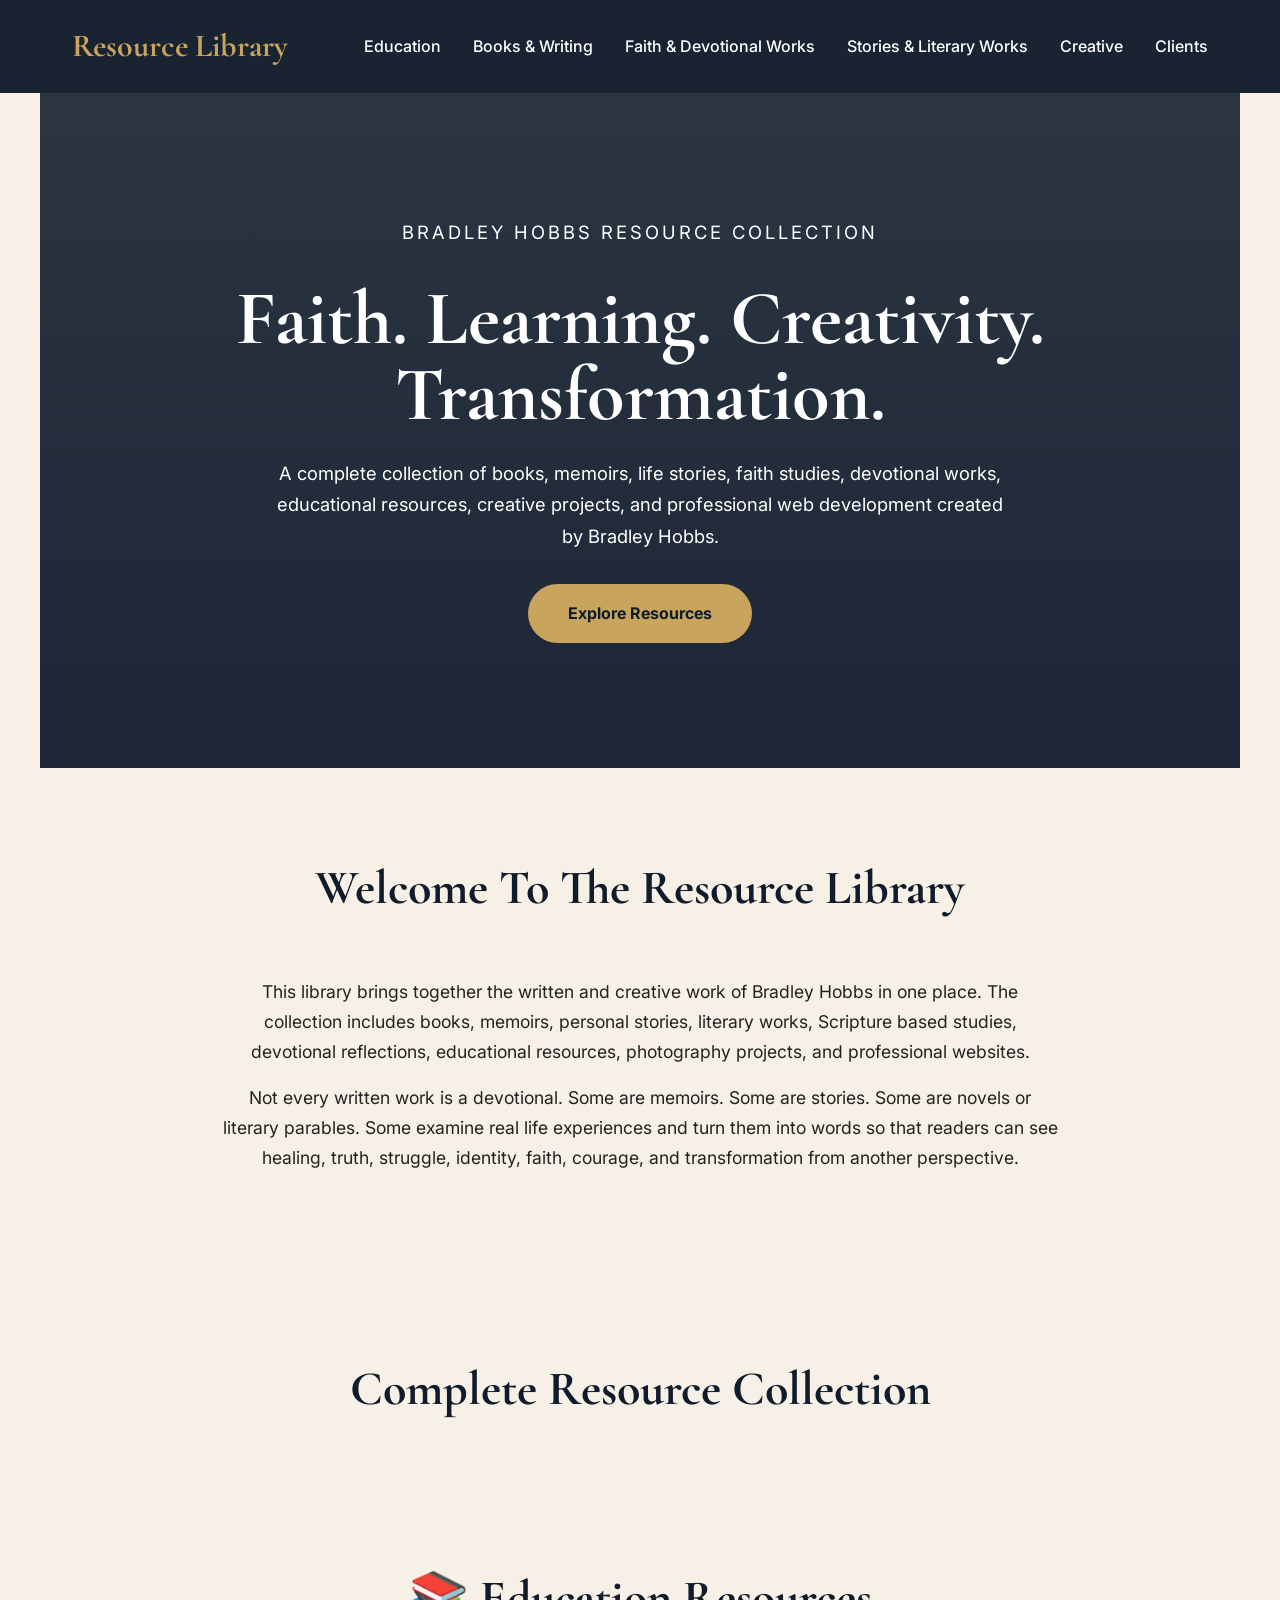
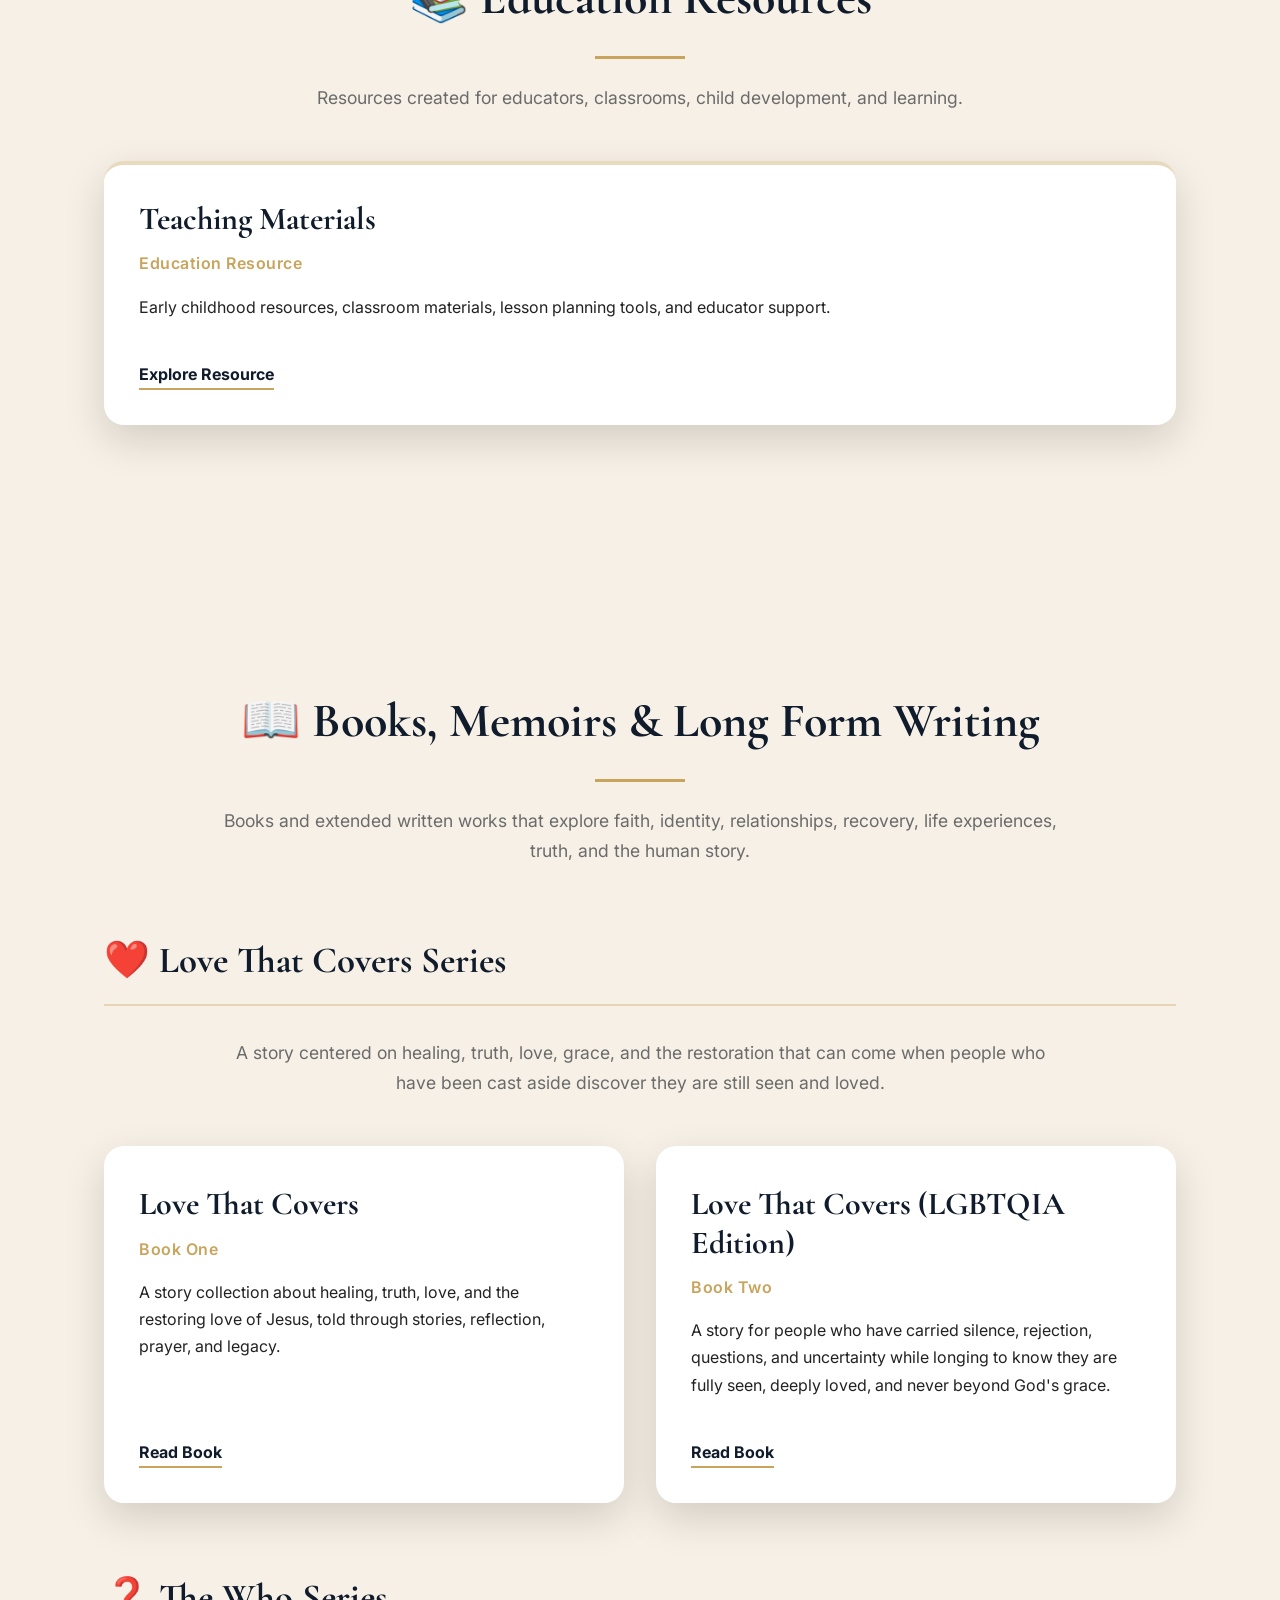
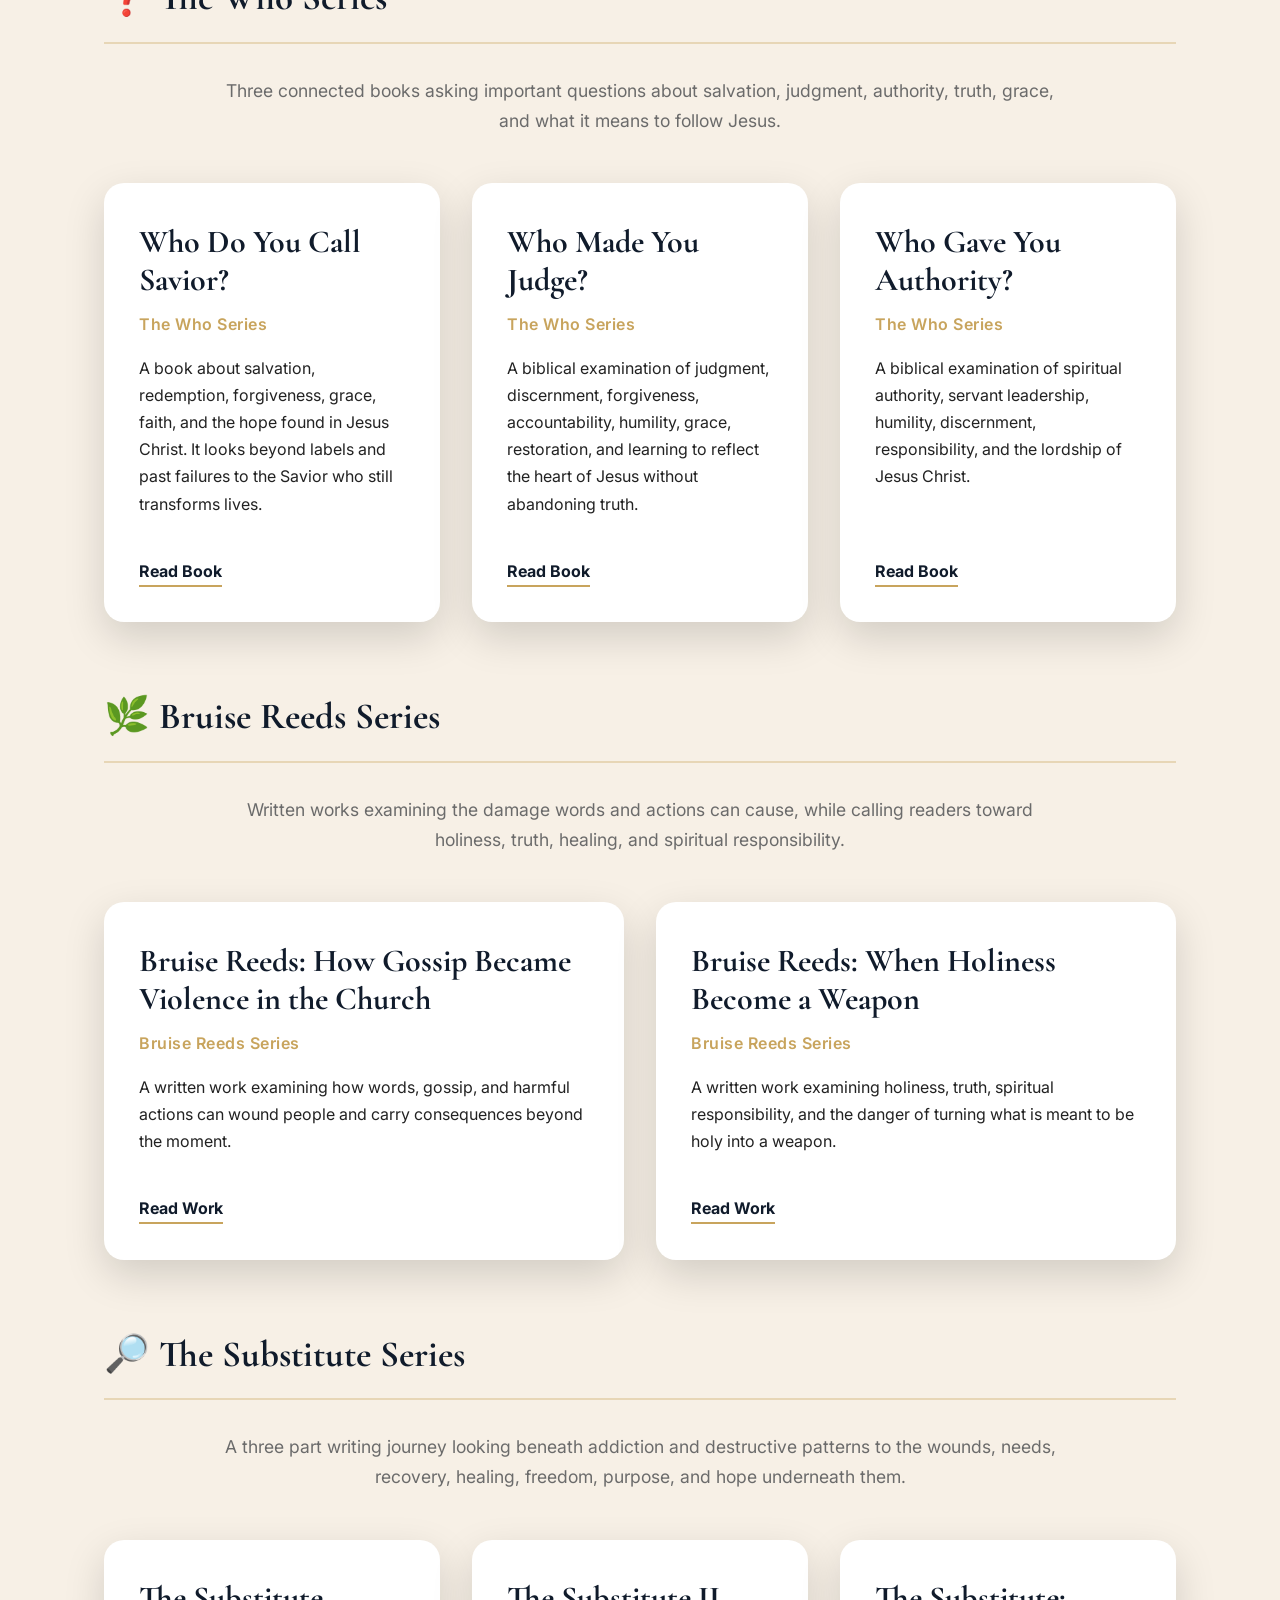
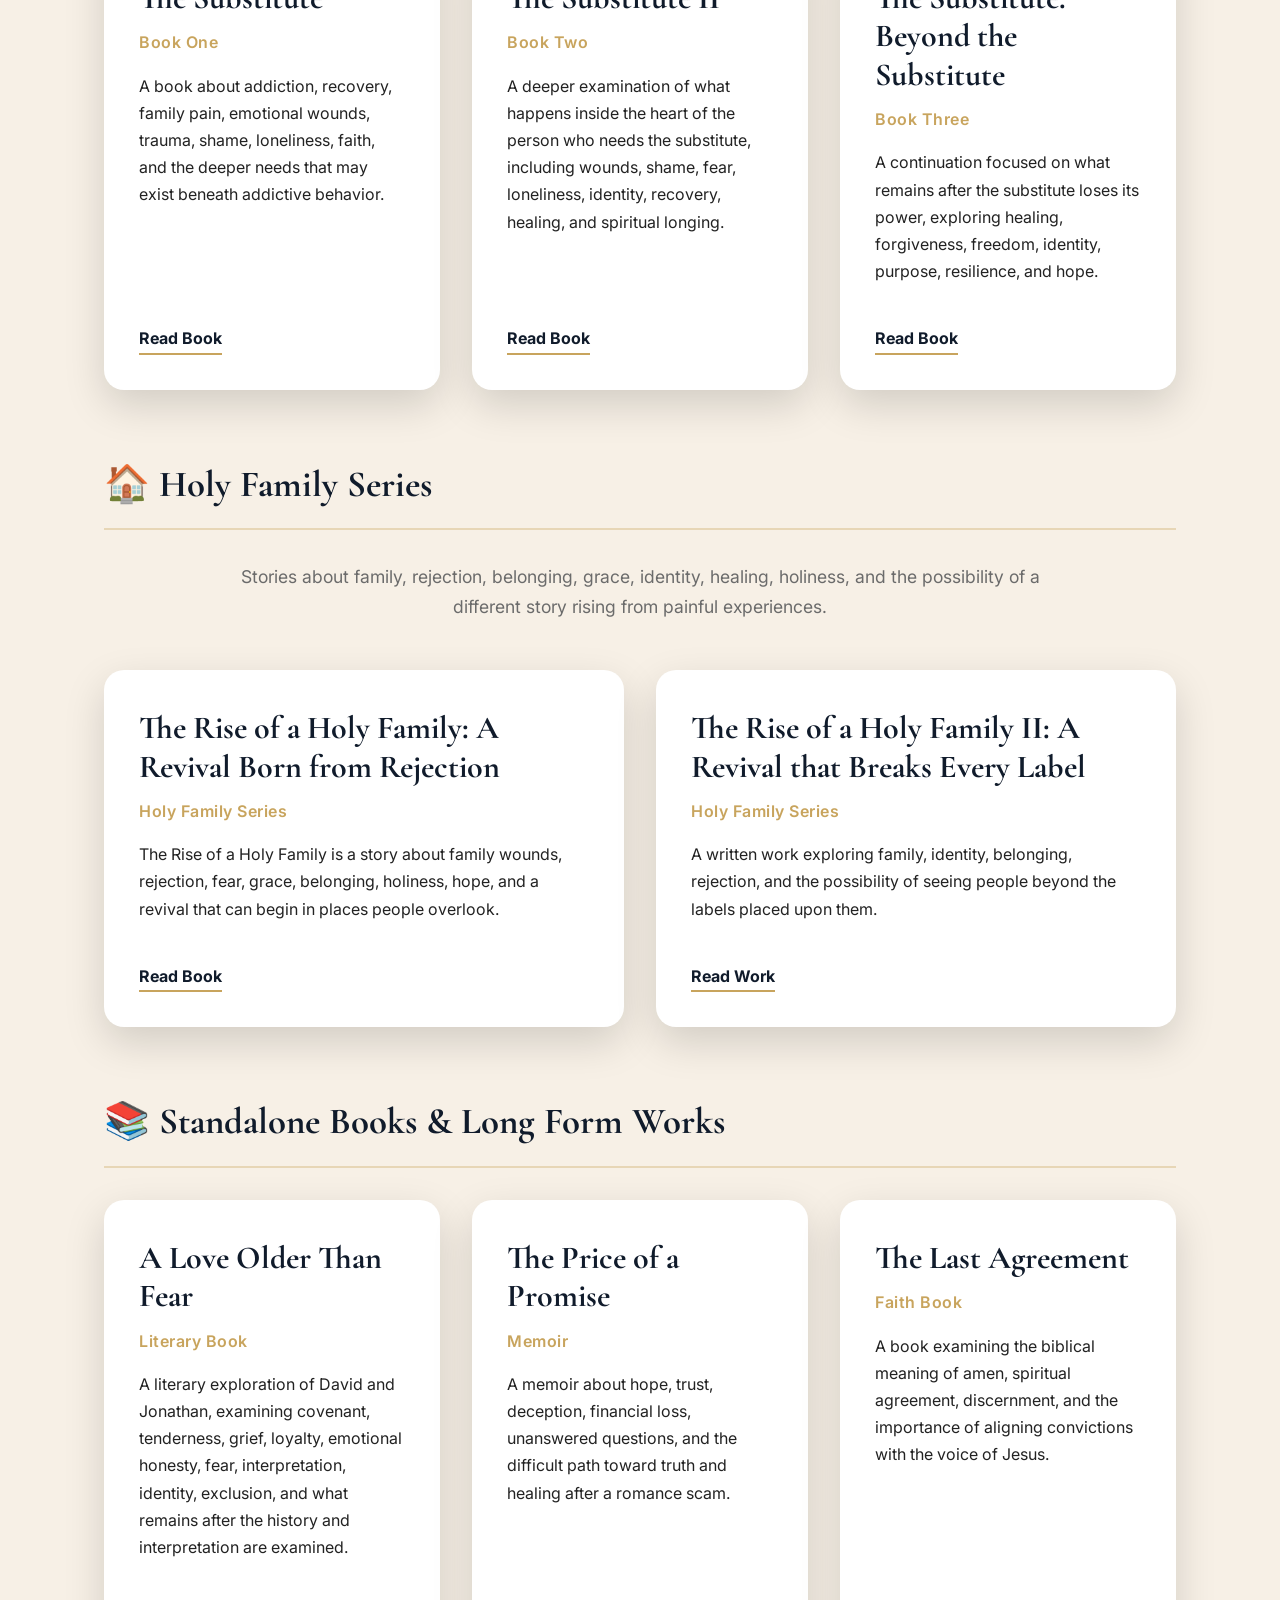
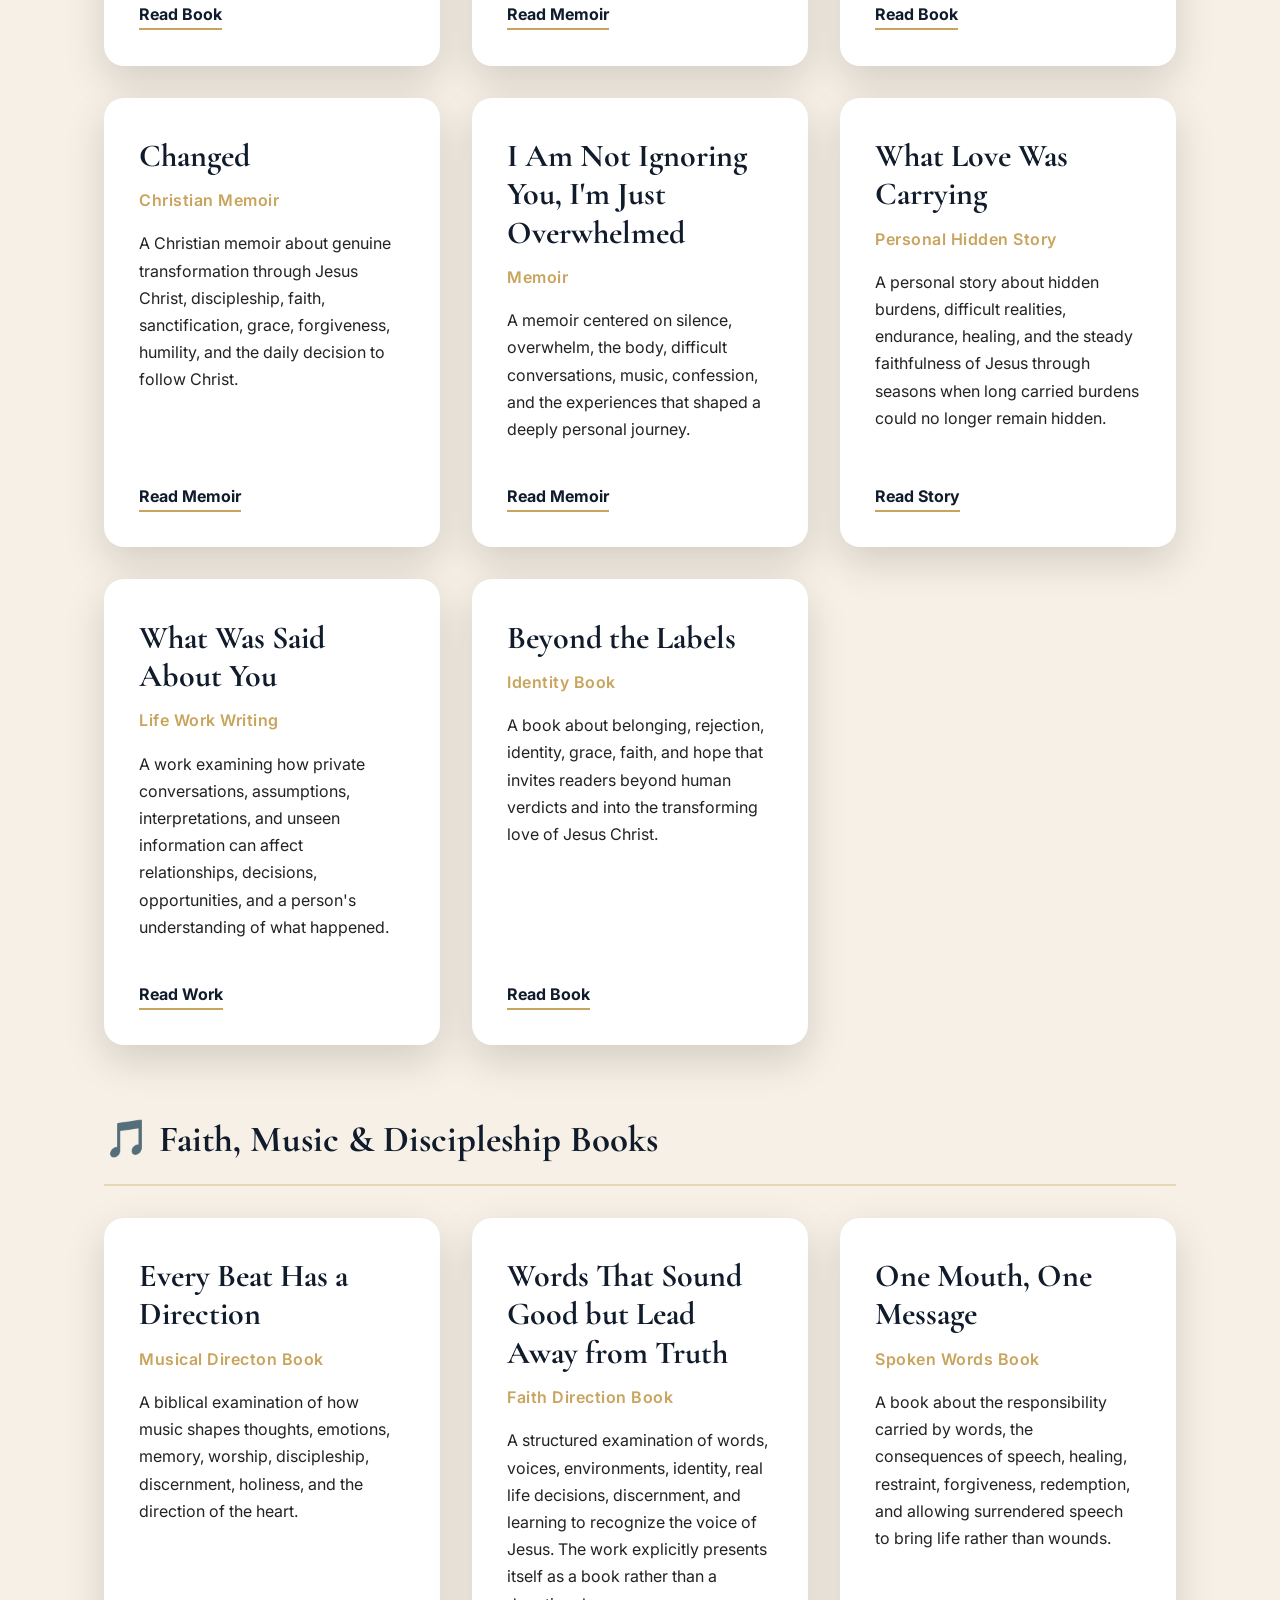
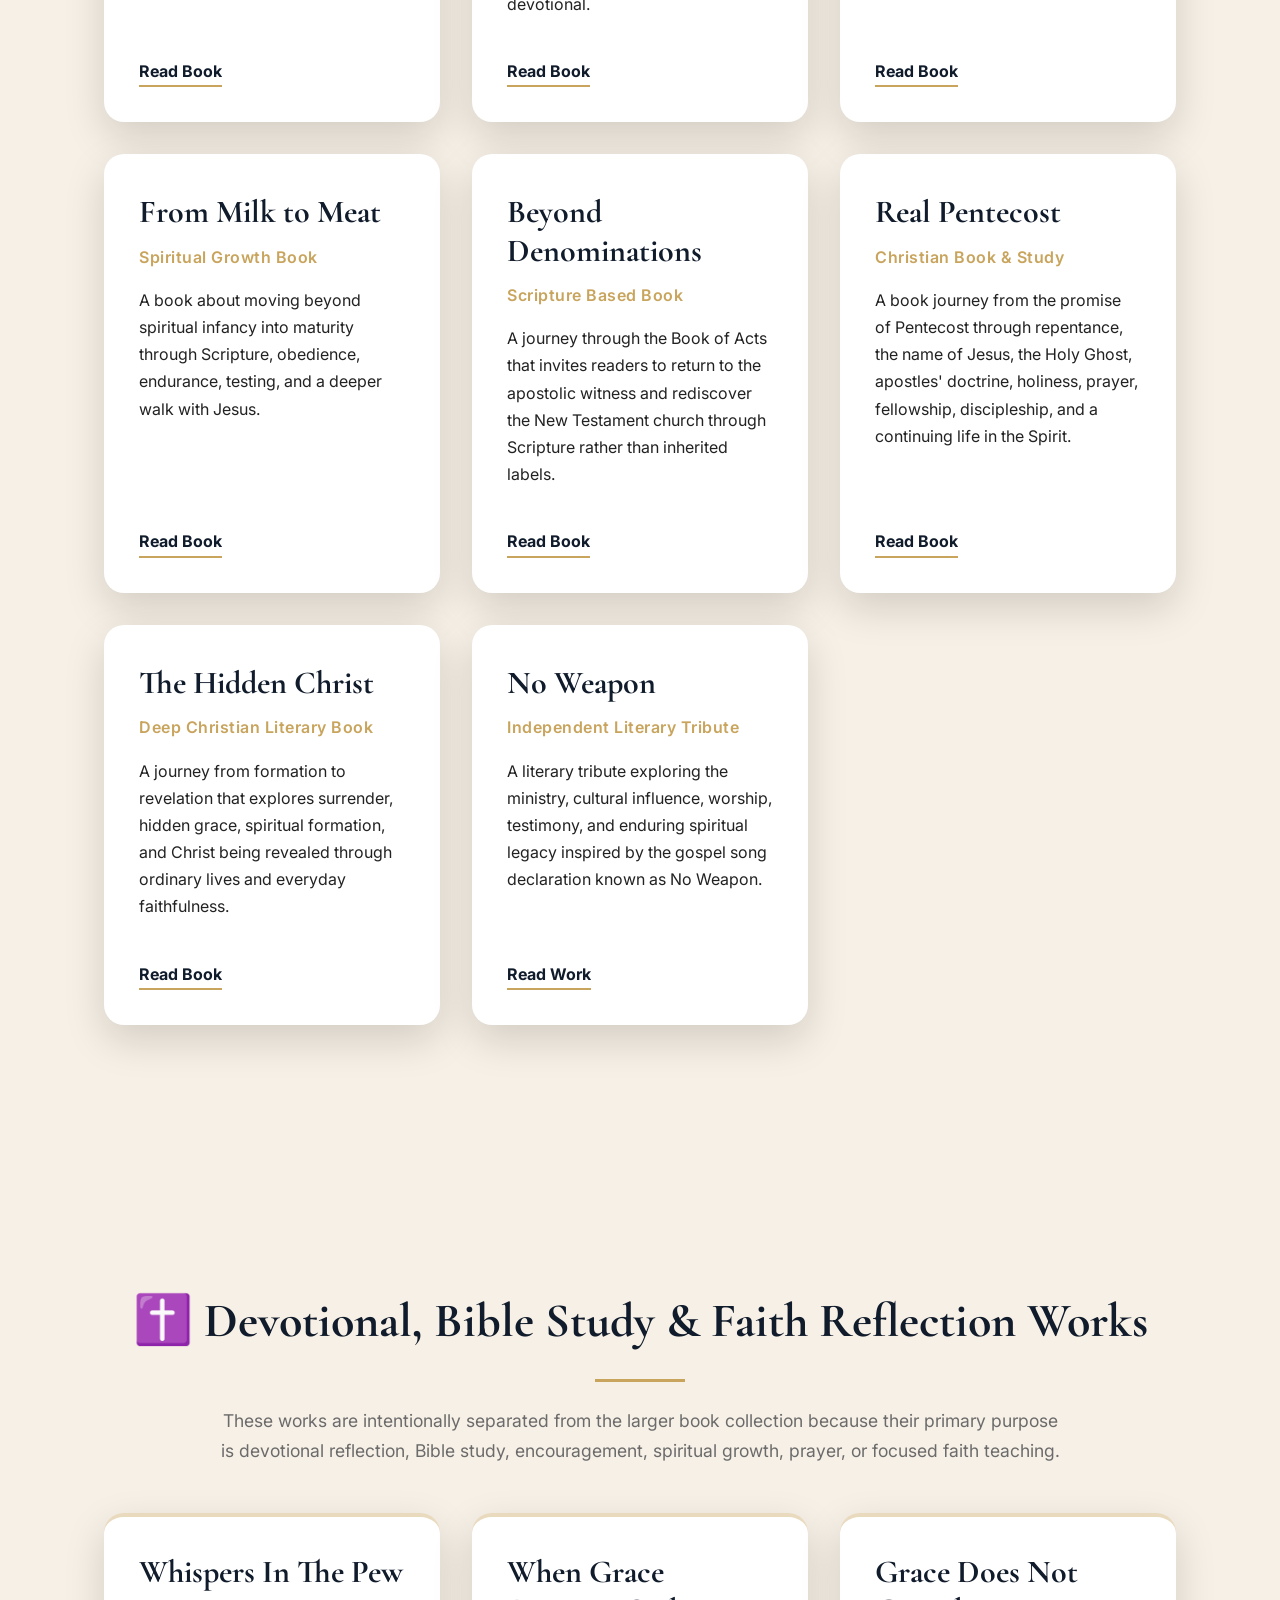
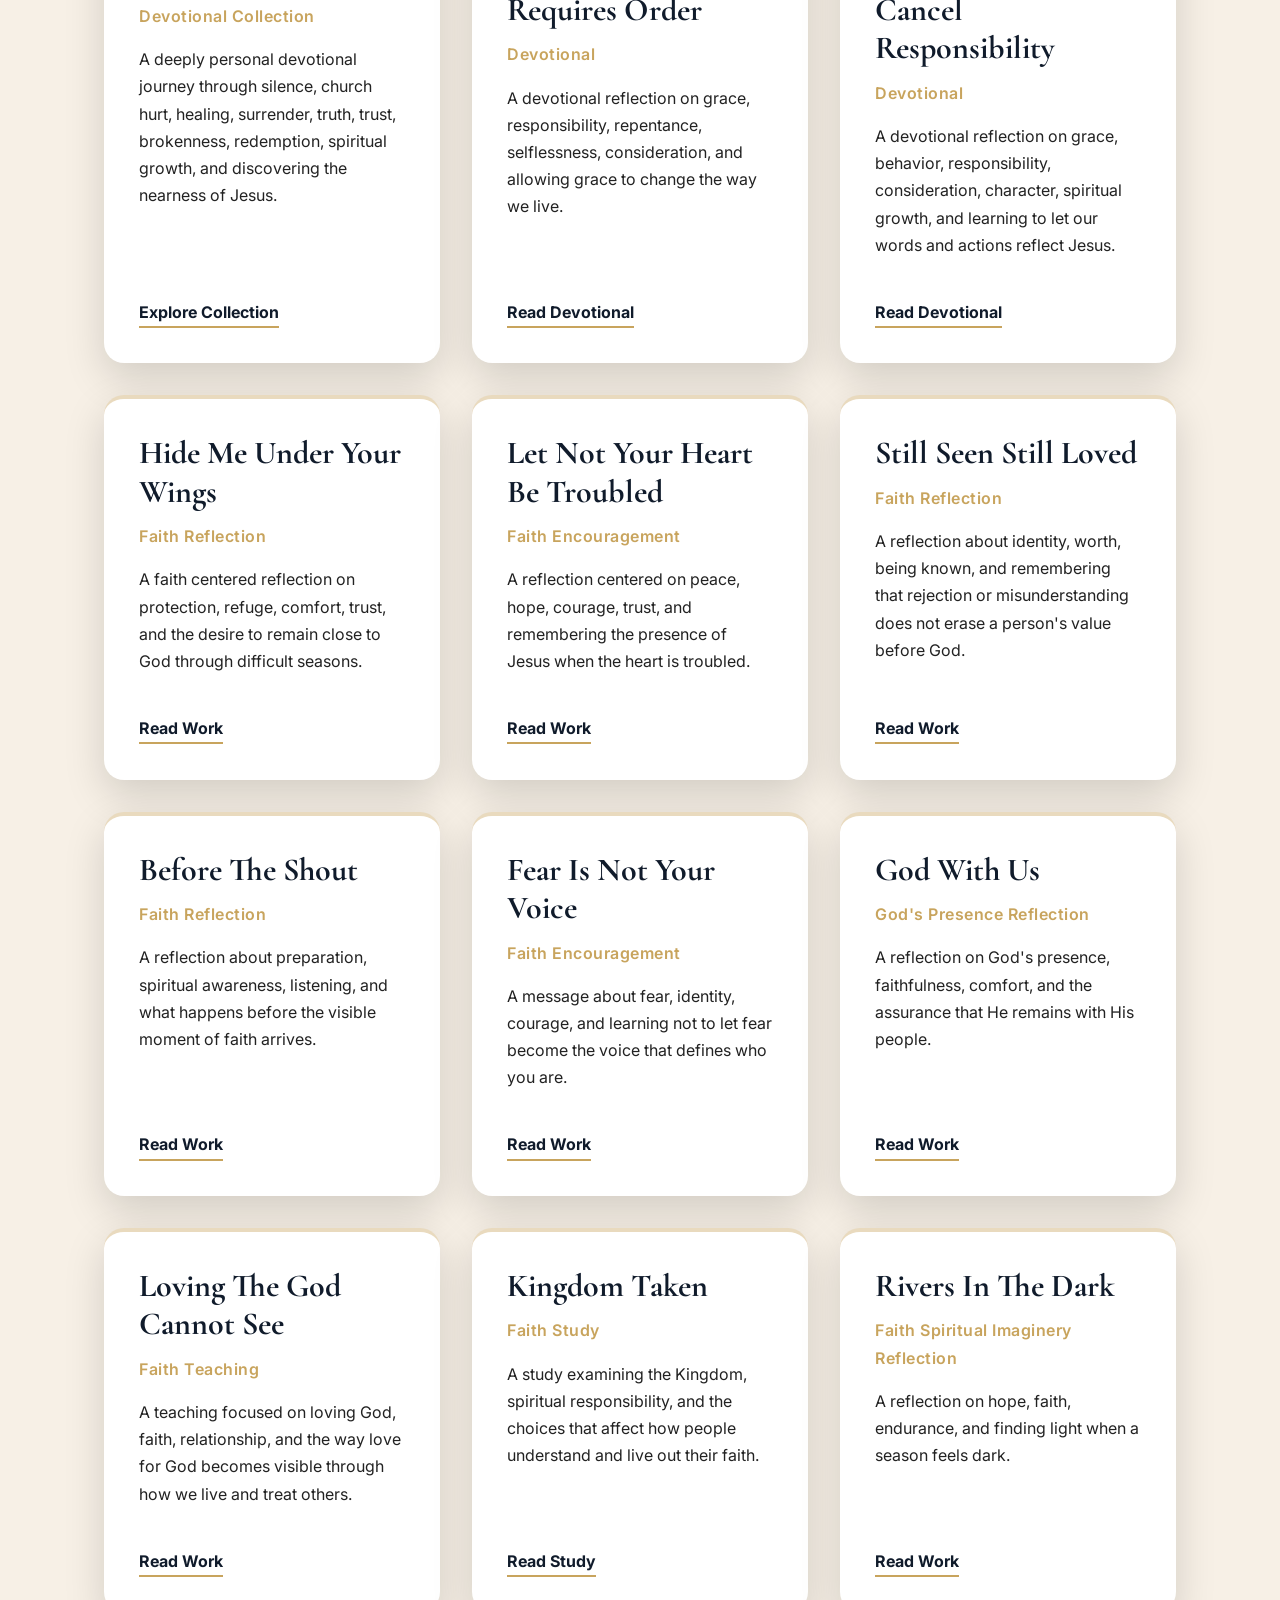
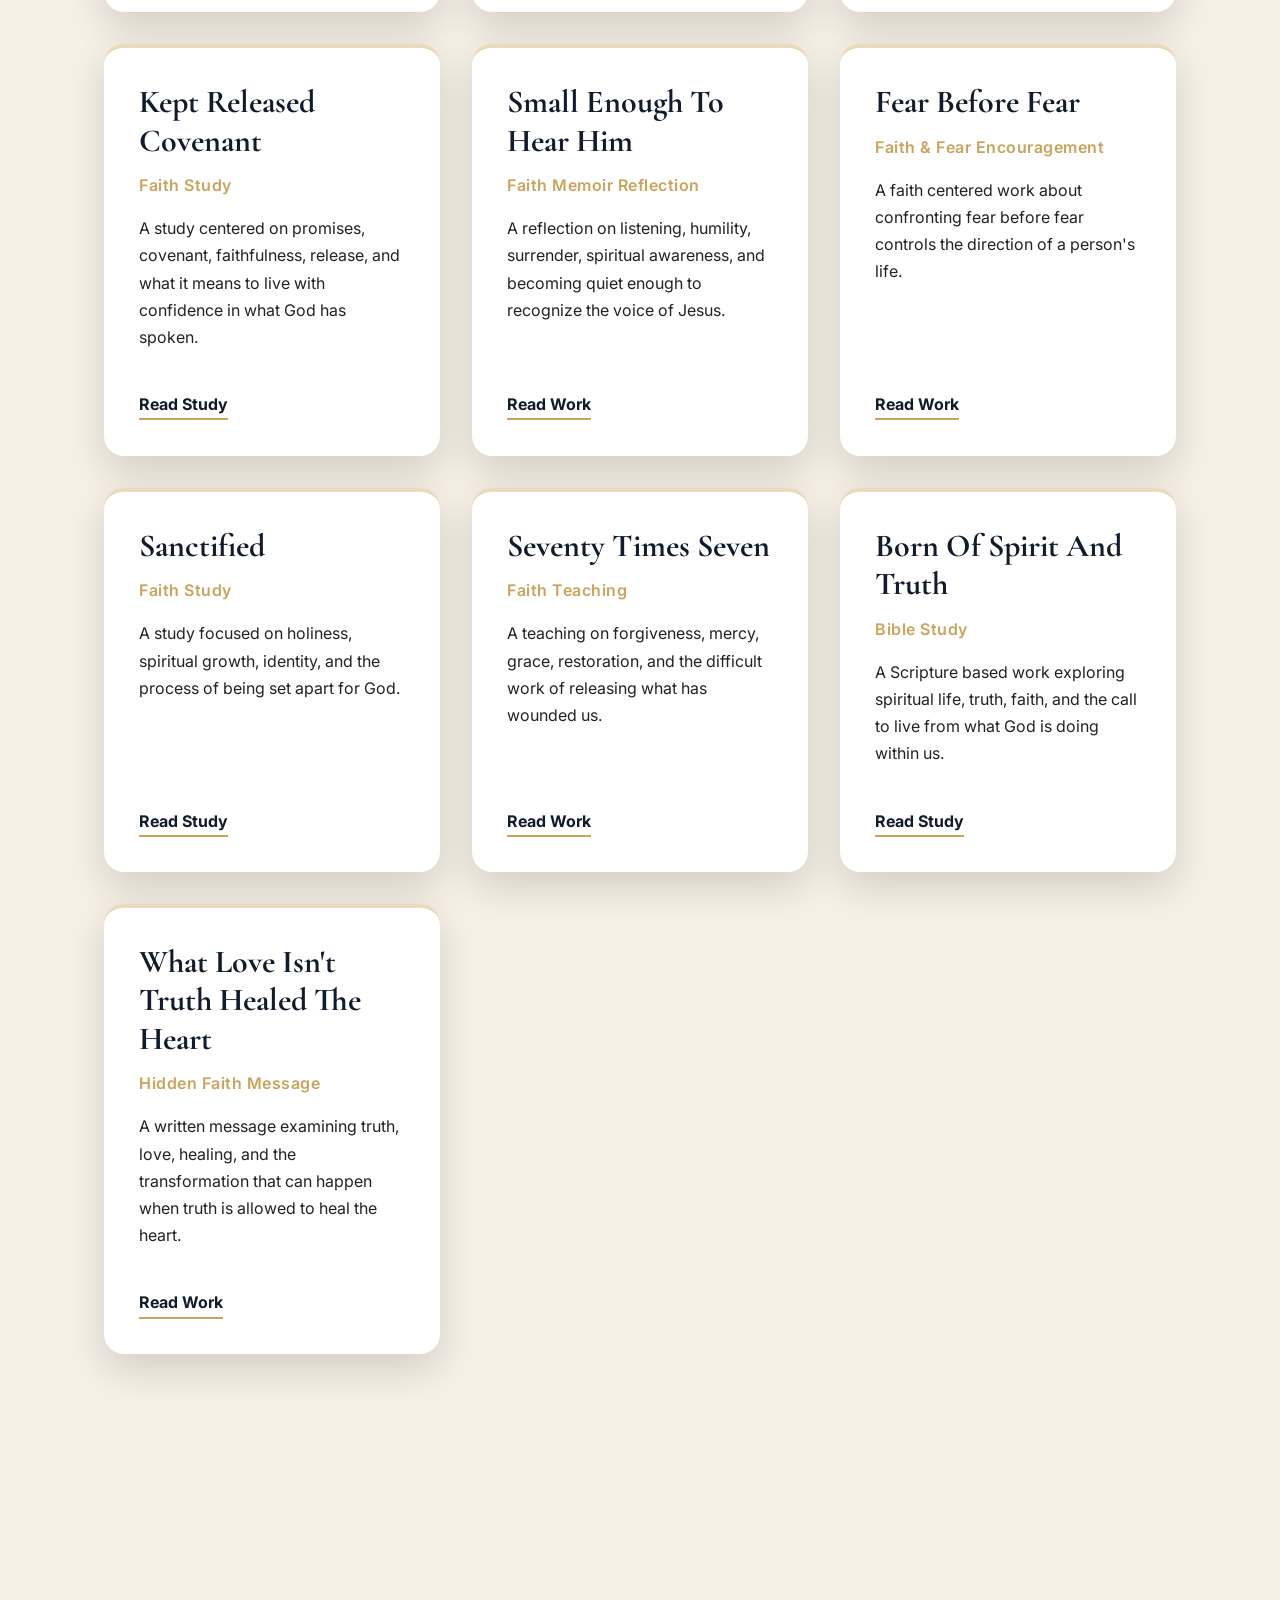
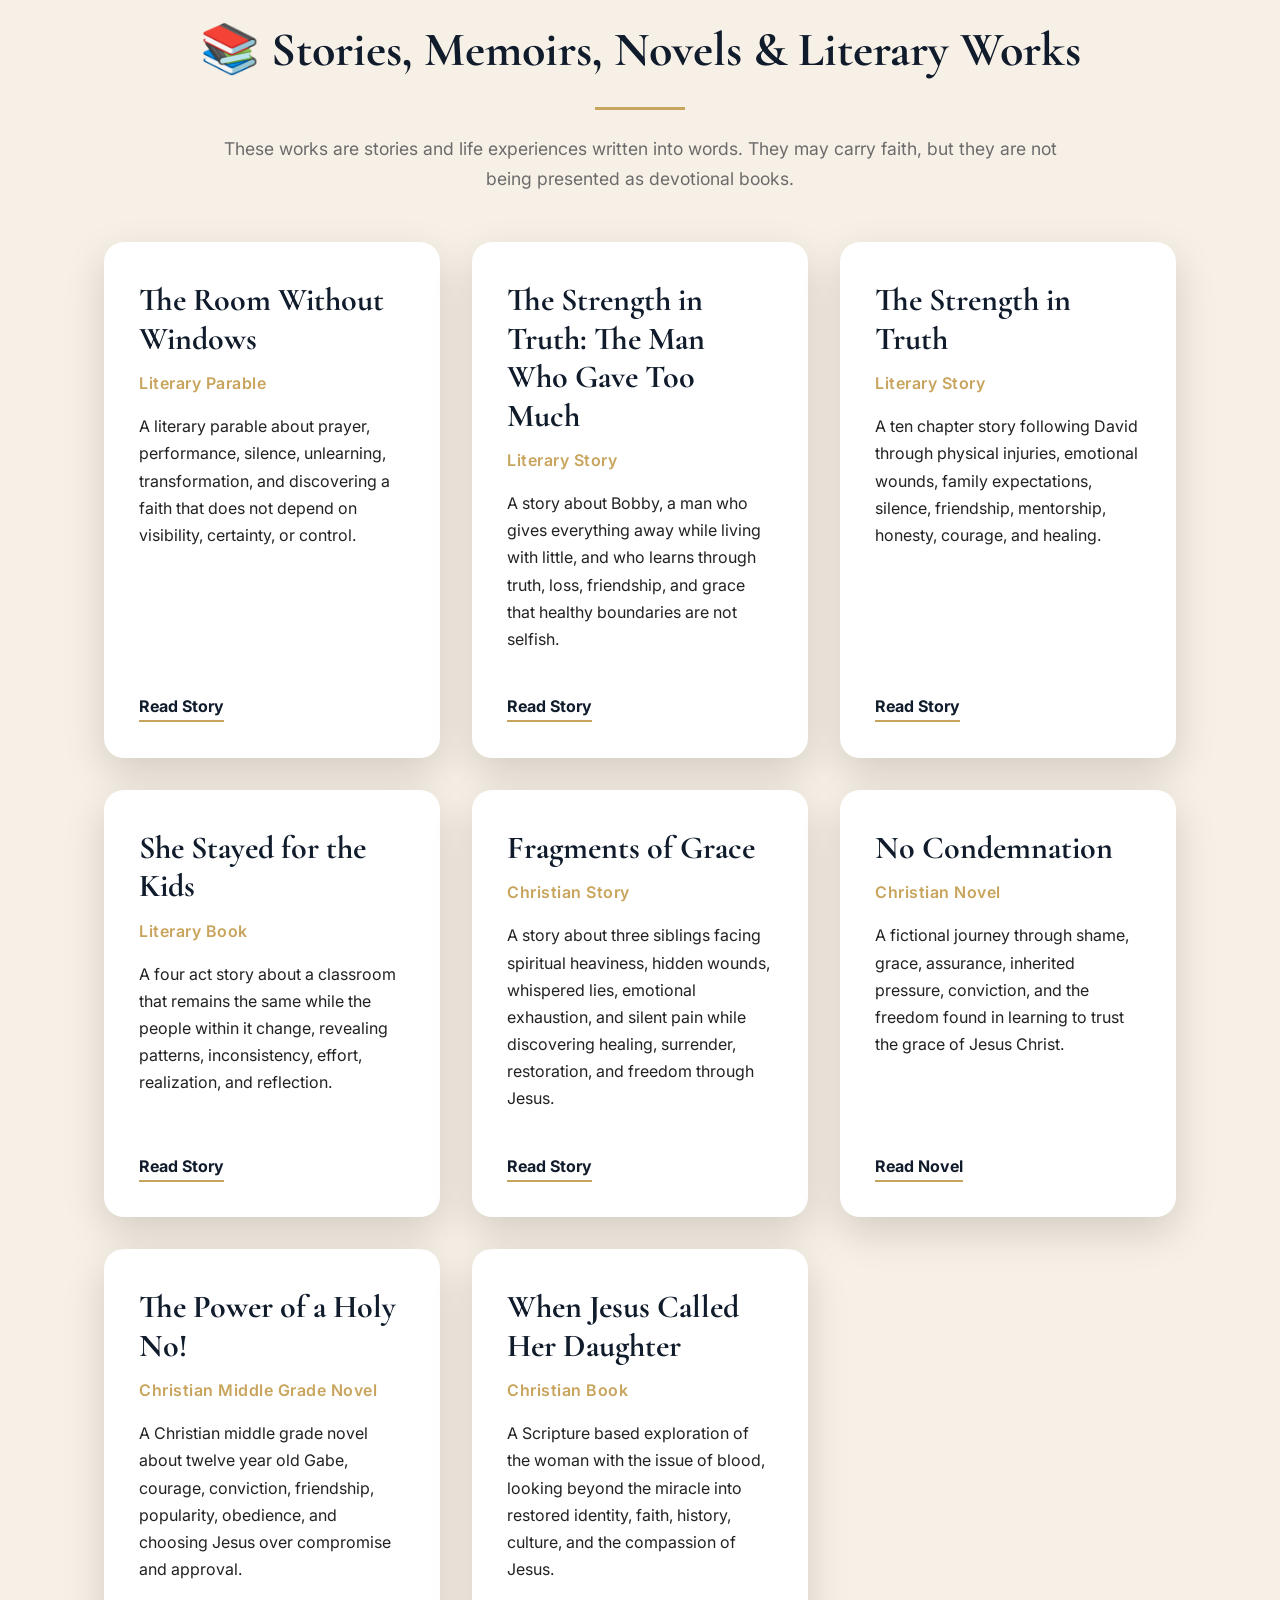
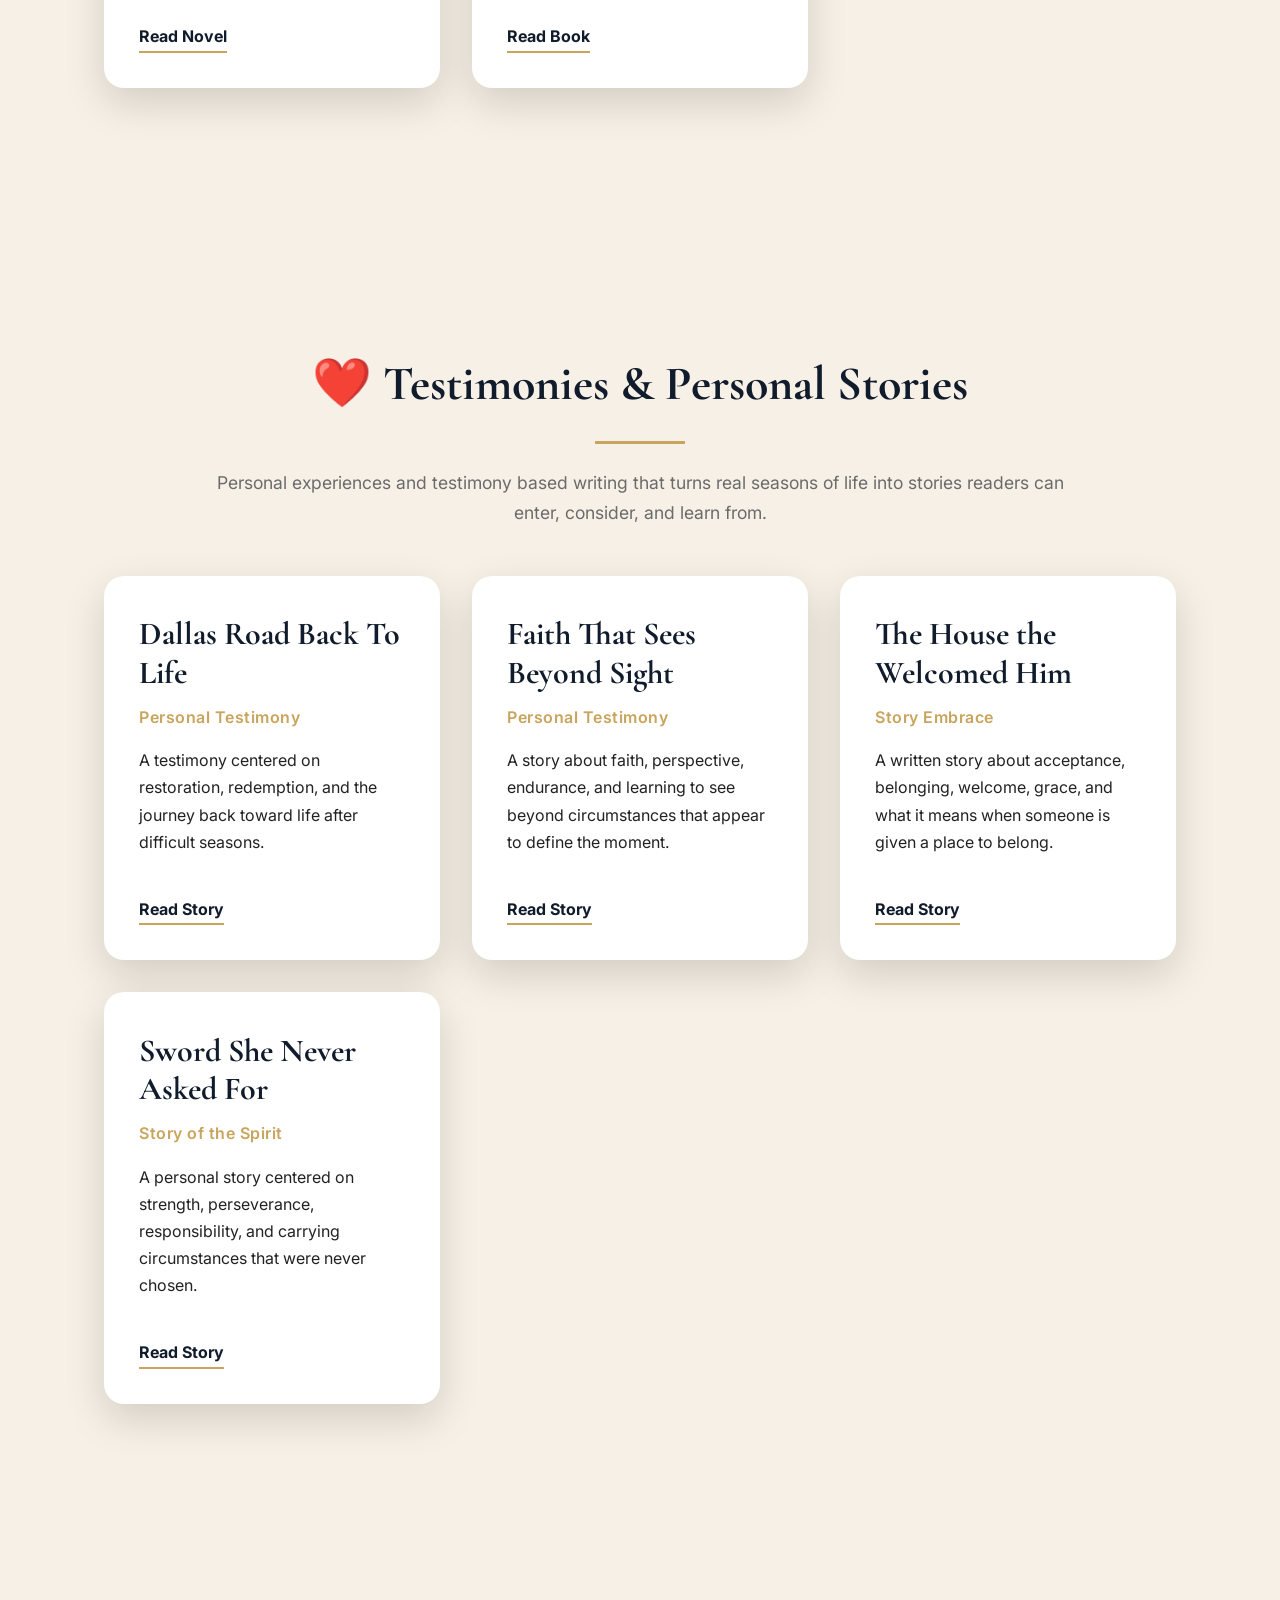
==== commit 89be0578: "Update articles and resource cards in index.html Added new articles and updated existing ones in var" ====
--- a/index.html
+++ b/index.html
@@ -66,7 +66,7 @@
 <p class="series-description">A story centered on healing, truth, love, grace, and the restoration that can come when people who have been cast aside discover they are still seen and loved.</p>
 <div class="resource-grid">
 <article class="resource-card"><h4>Love That Covers</h4><span>Book One</span><p>A story collection about healing, truth, love, and the restoring love of Jesus, told through stories, reflection, prayer, and legacy.</p><a href="https://brad-hobbswd.github.io/love-that-covers/" target="_blank" rel="noopener noreferrer">Read Book</a></article>
-<article class="resource-card"><h4>Love That Covers LGBTQIA</h4><span>Book Two</span><p>A story for people who have carried silence, rejection, questions, and uncertainty while longing to know they are fully seen, deeply loved, and never beyond God's grace.</p><a href="https://brad-hobbswd.github.io/love-that-covers-lgbtqia/" target="_blank" rel="noopener noreferrer">Read Book</a></article>
+<article class="resource-card"><h4>Love That Covers (LGBTQIA Edition)</h4><span>Book Two</span><p>A story for people who have carried silence, rejection, questions, and uncertainty while longing to know they are fully seen, deeply loved, and never beyond God's grace.</p><a href="https://brad-hobbswd.github.io/love-that-covers-lgbtqia/" target="_blank" rel="noopener noreferrer">Read Book</a></article>
 </div>
 
 <h4 class="collection-title">❓ The Who Series</h4>
@@ -80,23 +80,23 @@
 <h4 class="collection-title">🌿 Bruise Reeds Series</h4>
 <p class="series-description">Written works examining the damage words and actions can cause, while calling readers toward holiness, truth, healing, and spiritual responsibility.</p>
 <div class="resource-grid">
-<article class="resource-card"><h4>Bruise Reeds Gossip Violence</h4><span>Bruise Reeds Series</span><p>A written work examining how words, gossip, and harmful actions can wound people and carry consequences beyond the moment.</p><a href="https://brad-hobbswd.github.io/bruise-reeds-gossip-violence/" target="_blank" rel="noopener noreferrer">Read Work</a></article>
-<article class="resource-card"><h4>Bruise Reeds Holiness Weapon</h4><span>Bruise Reeds Series</span><p>A written work examining holiness, truth, spiritual responsibility, and the danger of turning what is meant to be holy into a weapon.</p><a href="https://brad-hobbswd.github.io/bruise-reeds-holiness-weapon/" target="_blank" rel="noopener noreferrer">Read Work</a></article>
+<article class="resource-card"><h4>Bruise Reeds: How Gossip Became Violence in the Church</h4><span>Bruise Reeds Series</span><p>A written work examining how words, gossip, and harmful actions can wound people and carry consequences beyond the moment.</p><a href="https://brad-hobbswd.github.io/bruise-reeds-gossip-violence/" target="_blank" rel="noopener noreferrer">Read Work</a></article>
+<article class="resource-card"><h4>Bruise Reeds: When Holiness Become a Weapon</h4><span>Bruise Reeds Series</span><p>A written work examining holiness, truth, spiritual responsibility, and the danger of turning what is meant to be holy into a weapon.</p><a href="https://brad-hobbswd.github.io/bruise-reeds-holiness-weapon/" target="_blank" rel="noopener noreferrer">Read Work</a></article>
 </div>
 
 <h4 class="collection-title">🔎 The Substitute Series</h4>
 <p class="series-description">A three part writing journey looking beneath addiction and destructive patterns to the wounds, needs, recovery, healing, freedom, purpose, and hope underneath them.</p>
 <div class="resource-grid">
 <article class="resource-card"><h4>The Substitute</h4><span>Book One</span><p>A book about addiction, recovery, family pain, emotional wounds, trauma, shame, loneliness, faith, and the deeper needs that may exist beneath addictive behavior.</p><a href="https://brad-hobbswd.github.io/the-substitute/" target="_blank" rel="noopener noreferrer">Read Book</a></article>
-<article class="resource-card"><h4>The Sub 2</h4><span>Book Two</span><p>A deeper examination of what happens inside the heart of the person who needs the substitute, including wounds, shame, fear, loneliness, identity, recovery, healing, and spiritual longing.</p><a href="https://brad-hobbswd.github.io/the-sub-2/" target="_blank" rel="noopener noreferrer">Read Book</a></article>
-<article class="resource-card"><h4>The Sub 3</h4><span>Book Three</span><p>A continuation focused on what remains after the substitute loses its power, exploring healing, forgiveness, freedom, identity, purpose, resilience, and hope.</p><a href="https://brad-hobbswd.github.io/the-sub-3/" target="_blank" rel="noopener noreferrer">Read Book</a></article>
+<article class="resource-card"><h4>The Substitute II</h4><span>Book Two</span><p>A deeper examination of what happens inside the heart of the person who needs the substitute, including wounds, shame, fear, loneliness, identity, recovery, healing, and spiritual longing.</p><a href="https://brad-hobbswd.github.io/the-sub-2/" target="_blank" rel="noopener noreferrer">Read Book</a></article>
+<article class="resource-card"><h4>The Substitute: Beyond the Substitute</h4><span>Book Three</span><p>A continuation focused on what remains after the substitute loses its power, exploring healing, forgiveness, freedom, identity, purpose, resilience, and hope.</p><a href="https://brad-hobbswd.github.io/the-sub-3/" target="_blank" rel="noopener noreferrer">Read Book</a></article>
 </div>
 
 <h4 class="collection-title">🏠 Holy Family Series</h4>
 <p class="series-description">Stories about family, rejection, belonging, grace, identity, healing, holiness, and the possibility of a different story rising from painful experiences.</p>
 <div class="resource-grid">
-<article class="resource-card"><h4>Holy Family Rejection</h4><span>Holy Family Series</span><p>The Rise of a Holy Family is a story about family wounds, rejection, fear, grace, belonging, holiness, hope, and a revival that can begin in places people overlook.</p><a href="https://brad-hobbswd.github.io/holy-family-rejection/" target="_blank" rel="noopener noreferrer">Read Book</a></article>
-<article class="resource-card"><h4>Holy Family Breaks Every Label</h4><span>Holy Family Series</span><p>A written work exploring family, identity, belonging, rejection, and the possibility of seeing people beyond the labels placed upon them.</p><a href="https://brad-hobbswd.github.io/holy-family-breaks-every-label/" target="_blank" rel="noopener noreferrer">Read Work</a></article>
+<article class="resource-card"><h4>The Rise of a Holy Family: A Revival Born from Rejection</h4><span>Holy Family Series</span><p>The Rise of a Holy Family is a story about family wounds, rejection, fear, grace, belonging, holiness, hope, and a revival that can begin in places people overlook.</p><a href="https://brad-hobbswd.github.io/holy-family-rejection/" target="_blank" rel="noopener noreferrer">Read Book</a></article>
+<article class="resource-card"><h4>The Rise of a Holy Family II: A Revival that Breaks Every Label</h4><span>Holy Family Series</span><p>A written work exploring family, identity, belonging, rejection, and the possibility of seeing people beyond the labels placed upon them.</p><a href="https://brad-hobbswd.github.io/holy-family-breaks-every-label/" target="_blank" rel="noopener noreferrer">Read Work</a></article>
 </div>
 
 <h4 class="collection-title">📚 Standalone Books &amp; Long Form Works</h4>
@@ -105,21 +105,21 @@
 <article class="resource-card"><h4>The Price of a Promise</h4><span>Memoir</span><p>A memoir about hope, trust, deception, financial loss, unanswered questions, and the difficult path toward truth and healing after a romance scam.</p><a href="https://brad-hobbswd.github.io/priceOfpromise/" target="_blank" rel="noopener noreferrer">Read Memoir</a></article>
 <article class="resource-card"><h4>The Last Agreement</h4><span>Faith Book</span><p>A book examining the biblical meaning of amen, spiritual agreement, discernment, and the importance of aligning convictions with the voice of Jesus.</p><a href="https://brad-hobbswd.github.io/last-agreement-amen/" target="_blank" rel="noopener noreferrer">Read Book</a></article>
 <article class="resource-card"><h4>Changed</h4><span>Christian Memoir</span><p>A Christian memoir about genuine transformation through Jesus Christ, discipleship, faith, sanctification, grace, forgiveness, humility, and the daily decision to follow Christ.</p><a href="https://brad-hobbswd.github.io/changed/" target="_blank" rel="noopener noreferrer">Read Memoir</a></article>
-<article class="resource-card"><h4>I Am Not Ignoring You</h4><span>Memoir</span><p>A memoir centered on silence, overwhelm, the body, difficult conversations, music, confession, and the experiences that shaped a deeply personal journey.</p><a href="https://brad-hobbswd.github.io/ignore-overwhelmed-jason-memoir/" target="_blank" rel="noopener noreferrer">Read Memoir</a></article>
-<article class="resource-card"><h4>What Love Was Carrying</h4><span>Personal Story</span><p>A personal story about hidden burdens, difficult realities, endurance, healing, and the steady faithfulness of Jesus through seasons when long carried burdens could no longer remain hidden.</p><a href="https://brad-hobbswd.github.io/lovecarryjesusseen/" target="_blank" rel="noopener noreferrer">Read Story</a></article>
-<article class="resource-card"><h4>What Was Said About You</h4><span>Life Writing</span><p>A work examining how private conversations, assumptions, interpretations, and unseen information can affect relationships, decisions, opportunities, and a person's understanding of what happened.</p><a href="https://brad-hobbswd.github.io/what-they-said-about-you/" target="_blank" rel="noopener noreferrer">Read Work</a></article>
-<article class="resource-card"><h4>Beyond the Labels</h4><span>Faith Book</span><p>A book about belonging, rejection, identity, grace, faith, and hope that invites readers beyond human verdicts and into the transforming love of Jesus Christ.</p><a href="https://brad-hobbswd.github.io/beyond-the-labels/" target="_blank" rel="noopener noreferrer">Read Book</a></article>
+<article class="resource-card"><h4>I Am Not Ignoring You, I'm Just Overwhelmed</h4><span>Memoir</span><p>A memoir centered on silence, overwhelm, the body, difficult conversations, music, confession, and the experiences that shaped a deeply personal journey.</p><a href="https://brad-hobbswd.github.io/ignore-overwhelmed-jason-memoir/" target="_blank" rel="noopener noreferrer">Read Memoir</a></article>
+<article class="resource-card"><h4>What Love Was Carrying</h4><span>Personal Hidden Story</span><p>A personal story about hidden burdens, difficult realities, endurance, healing, and the steady faithfulness of Jesus through seasons when long carried burdens could no longer remain hidden.</p><a href="https://brad-hobbswd.github.io/lovecarryjesusseen/" target="_blank" rel="noopener noreferrer">Read Story</a></article>
+<article class="resource-card"><h4>What Was Said About You</h4><span>Life Work Writing</span><p>A work examining how private conversations, assumptions, interpretations, and unseen information can affect relationships, decisions, opportunities, and a person's understanding of what happened.</p><a href="https://brad-hobbswd.github.io/what-they-said-about-you/" target="_blank" rel="noopener noreferrer">Read Work</a></article>
+<article class="resource-card"><h4>Beyond the Labels</h4><span>Identity Book</span><p>A book about belonging, rejection, identity, grace, faith, and hope that invites readers beyond human verdicts and into the transforming love of Jesus Christ.</p><a href="https://brad-hobbswd.github.io/beyond-the-labels/" target="_blank" rel="noopener noreferrer">Read Book</a></article>
 </div>
 
 <h4 class="collection-title">🎵 Faith, Music &amp; Discipleship Books</h4>
 <div class="resource-grid">
-<article class="resource-card"><h4>Every Beat Has a Direction</h4><span>Faith Book</span><p>A biblical examination of how music shapes thoughts, emotions, memory, worship, discipleship, discernment, holiness, and the direction of the heart.</p><a href="https://brad-hobbswd.github.io/every-beat-has-a-direction/" target="_blank" rel="noopener noreferrer">Read Book</a></article>
-<article class="resource-card"><h4>Words That Sound Good but Lead Away from Truth</h4><span>Faith Book</span><p>A structured examination of words, voices, environments, identity, real life decisions, discernment, and learning to recognize the voice of Jesus. The work explicitly presents itself as a book rather than a devotional.</p><a href="https://brad-hobbswd.github.io/Words-That-Sound-Good/" target="_blank" rel="noopener noreferrer">Read Book</a></article>
-<article class="resource-card"><h4>One Mouth, One Message</h4><span>Faith Book</span><p>A book about the responsibility carried by words, the consequences of speech, healing, restraint, forgiveness, redemption, and allowing surrendered speech to bring life rather than wounds.</p><a href="https://brad-hobbswd.github.io/onemouth-onemessage/" target="_blank" rel="noopener noreferrer">Read Book</a></article>
+<article class="resource-card"><h4>Every Beat Has a Direction</h4><span>Musical Directon Book</span><p>A biblical examination of how music shapes thoughts, emotions, memory, worship, discipleship, discernment, holiness, and the direction of the heart.</p><a href="https://brad-hobbswd.github.io/every-beat-has-a-direction/" target="_blank" rel="noopener noreferrer">Read Book</a></article>
+<article class="resource-card"><h4>Words That Sound Good but Lead Away from Truth</h4><span>Faith Direction Book</span><p>A structured examination of words, voices, environments, identity, real life decisions, discernment, and learning to recognize the voice of Jesus. The work explicitly presents itself as a book rather than a devotional.</p><a href="https://brad-hobbswd.github.io/Words-That-Sound-Good/" target="_blank" rel="noopener noreferrer">Read Book</a></article>
+<article class="resource-card"><h4>One Mouth, One Message</h4><span>Spoken Words Book</span><p>A book about the responsibility carried by words, the consequences of speech, healing, restraint, forgiveness, redemption, and allowing surrendered speech to bring life rather than wounds.</p><a href="https://brad-hobbswd.github.io/onemouth-onemessage/" target="_blank" rel="noopener noreferrer">Read Book</a></article>
 <article class="resource-card"><h4>From Milk to Meat</h4><span>Spiritual Growth Book</span><p>A book about moving beyond spiritual infancy into maturity through Scripture, obedience, endurance, testing, and a deeper walk with Jesus.</p><a href="https://brad-hobbswd.github.io/milk2meat/" target="_blank" rel="noopener noreferrer">Read Book</a></article>
 <article class="resource-card"><h4>Beyond Denominations</h4><span>Scripture Based Book</span><p>A journey through the Book of Acts that invites readers to return to the apostolic witness and rediscover the New Testament church through Scripture rather than inherited labels.</p><a href="https://brad-hobbswd.github.io/beyond-denominations/" target="_blank" rel="noopener noreferrer">Read Book</a></article>
 <article class="resource-card"><h4>Real Pentecost</h4><span>Christian Book &amp; Study</span><p>A book journey from the promise of Pentecost through repentance, the name of Jesus, the Holy Ghost, apostles' doctrine, holiness, prayer, fellowship, discipleship, and a continuing life in the Spirit.</p><a href="https://brad-hobbswd.github.io/Real-Pentecost/" target="_blank" rel="noopener noreferrer">Read Book</a></article>
-<article class="resource-card"><h4>The Hidden Christ</h4><span>Christian Literary Book</span><p>A journey from formation to revelation that explores surrender, hidden grace, spiritual formation, and Christ being revealed through ordinary lives and everyday faithfulness.</p><a href="https://brad-hobbswd.github.io/the-hidden-christ/" target="_blank" rel="noopener noreferrer">Read Book</a></article>
+<article class="resource-card"><h4>The Hidden Christ</h4><span>Deep Christian Literary Book</span><p>A journey from formation to revelation that explores surrender, hidden grace, spiritual formation, and Christ being revealed through ordinary lives and everyday faithfulness.</p><a href="https://brad-hobbswd.github.io/the-hidden-christ/" target="_blank" rel="noopener noreferrer">Read Book</a></article>
 <article class="resource-card"><h4>No Weapon</h4><span>Independent Literary Tribute</span><p>A literary tribute exploring the ministry, cultural influence, worship, testimony, and enduring spiritual legacy inspired by the gospel song declaration known as No Weapon.</p><a href="https://brad-hobbswd.github.io/no-weapon/" target="_blank" rel="noopener noreferrer">Read Work</a></article>
 </div>
 </section>
@@ -136,18 +136,18 @@
 <article class="resource-card"><h4>Still Seen Still Loved</h4><span>Faith Reflection</span><p>A reflection about identity, worth, being known, and remembering that rejection or misunderstanding does not erase a person's value before God.</p><a href="https://brad-hobbswd.github.io/stillseen-still-loved/" target="_blank" rel="noopener noreferrer">Read Work</a></article>
 <article class="resource-card"><h4>Before The Shout</h4><span>Faith Reflection</span><p>A reflection about preparation, spiritual awareness, listening, and what happens before the visible moment of faith arrives.</p><a href="https://brad-hobbswd.github.io/before-the-shout/" target="_blank" rel="noopener noreferrer">Read Work</a></article>
 <article class="resource-card"><h4>Fear Is Not Your Voice</h4><span>Faith Encouragement</span><p>A message about fear, identity, courage, and learning not to let fear become the voice that defines who you are.</p><a href="https://brad-hobbswd.github.io/fear-is-not-your-voice/" target="_blank" rel="noopener noreferrer">Read Work</a></article>
-<article class="resource-card"><h4>God With Us</h4><span>Faith Reflection</span><p>A reflection on God's presence, faithfulness, comfort, and the assurance that He remains with His people.</p><a href="https://brad-hobbswd.github.io/god-with-us/" target="_blank" rel="noopener noreferrer">Read Work</a></article>
+<article class="resource-card"><h4>God With Us</h4><span>God's Presence Reflection</span><p>A reflection on God's presence, faithfulness, comfort, and the assurance that He remains with His people.</p><a href="https://brad-hobbswd.github.io/god-with-us/" target="_blank" rel="noopener noreferrer">Read Work</a></article>
 <article class="resource-card"><h4>Loving The God Cannot See</h4><span>Faith Teaching</span><p>A teaching focused on loving God, faith, relationship, and the way love for God becomes visible through how we live and treat others.</p><a href="https://brad-hobbswd.github.io/Loving-the-God-Cannot-See/" target="_blank" rel="noopener noreferrer">Read Work</a></article>
 <article class="resource-card"><h4>Kingdom Taken</h4><span>Faith Study</span><p>A study examining the Kingdom, spiritual responsibility, and the choices that affect how people understand and live out their faith.</p><a href="https://brad-hobbswd.github.io/kingdom-taken/" target="_blank" rel="noopener noreferrer">Read Study</a></article>
-<article class="resource-card"><h4>Rivers In The Dark</h4><span>Faith Reflection</span><p>A reflection on hope, faith, endurance, and finding light when a season feels dark.</p><a href="https://brad-hobbswd.github.io/rivers-in-the-dark/" target="_blank" rel="noopener noreferrer">Read Work</a></article>
+<article class="resource-card"><h4>Rivers In The Dark</h4><span>Faith Spiritual Imaginery Reflection</span><p>A reflection on hope, faith, endurance, and finding light when a season feels dark.</p><a href="https://brad-hobbswd.github.io/rivers-in-the-dark/" target="_blank" rel="noopener noreferrer">Read Work</a></article>
 <article class="resource-card"><h4>Kept Released Covenant</h4><span>Faith Study</span><p>A study centered on promises, covenant, faithfulness, release, and what it means to live with confidence in what God has spoken.</p><a href="https://brad-hobbswd.github.io/kept-released-covenant/" target="_blank" rel="noopener noreferrer">Read Study</a></article>
-<article class="resource-card"><h4>Small Enough To Hear Him</h4><span>Faith Reflection</span><p>A reflection on listening, humility, surrender, spiritual awareness, and becoming quiet enough to recognize the voice of Jesus.</p><a href="https://brad-hobbswd.github.io/small-enough-to-hear-him/" target="_blank" rel="noopener noreferrer">Read Work</a></article>
-<article class="resource-card"><h4>Fear B4 Fear</h4><span>Faith Encouragement</span><p>A faith centered work about confronting fear before fear controls the direction of a person's life.</p><a href="https://brad-hobbswd.github.io/fearb4fear/" target="_blank" rel="noopener noreferrer">Read Work</a></article>
+<article class="resource-card"><h4>Small Enough To Hear Him</h4><span>Faith Memoir Reflection</span><p>A reflection on listening, humility, surrender, spiritual awareness, and becoming quiet enough to recognize the voice of Jesus.</p><a href="https://brad-hobbswd.github.io/small-enough-to-hear-him/" target="_blank" rel="noopener noreferrer">Read Work</a></article>
+<article class="resource-card"><h4>Fear Before Fear</h4><span>Faith & Fear Encouragement</span><p>A faith centered work about confronting fear before fear controls the direction of a person's life.</p><a href="https://brad-hobbswd.github.io/fearb4fear/" target="_blank" rel="noopener noreferrer">Read Work</a></article>
 <article class="resource-card"><h4>Sanctified</h4><span>Faith Study</span><p>A study focused on holiness, spiritual growth, identity, and the process of being set apart for God.</p><a href="https://brad-hobbswd.github.io/sanctified/" target="_blank" rel="noopener noreferrer">Read Study</a></article>
 <article class="resource-card"><h4>Seventy Times Seven</h4><span>Faith Teaching</span><p>A teaching on forgiveness, mercy, grace, restoration, and the difficult work of releasing what has wounded us.</p><a href="https://brad-hobbswd.github.io/seventy-times-seven/" target="_blank" rel="noopener noreferrer">Read Work</a></article>
 <article class="resource-card"><h4>Born Of Spirit And Truth</h4><span>Bible Study</span><p>A Scripture based work exploring spiritual life, truth, faith, and the call to live from what God is doing within us.</p><a href="https://brad-hobbswd.github.io/bornofspirit-and-truth/" target="_blank" rel="noopener noreferrer">Read Study</a></article>
-<article class="resource-card"><h4>Beautifully Broken Conference</h4><span>Faith Conference</span><p>A conference collection centered on brokenness, healing, restoration, growth, encouragement, and discovering purpose through difficult seasons.</p><a href="https://brad-hobbswd.github.io/beautifully-broken-conference/" target="_blank" rel="noopener noreferrer">Explore Collection</a></article>
-<article class="resource-card"><h4>What Love Isn't Truth Healed The Heart</h4><span>Faith Message</span><p>A written message examining truth, love, healing, and the transformation that can happen when truth is allowed to heal the heart.</p><a href="https://brad-hobbswd.github.io/whatLoveisnt-truthhealedtheheart/" target="_blank" rel="noopener noreferrer">Read Work</a></article>
+
+<article class="resource-card"><h4>What Love Isn't Truth Healed The Heart</h4><span>Hidden Faith Message</span><p>A written message examining truth, love, healing, and the transformation that can happen when truth is allowed to heal the heart.</p><a href="https://brad-hobbswd.github.io/whatLoveisnt-truthhealedtheheart/" target="_blank" rel="noopener noreferrer">Read Work</a></article>
 </div>
 </section>
 
@@ -170,10 +170,10 @@
 <h3>❤️ Testimonies &amp; Personal Stories</h3>
 <p>Personal experiences and testimony based writing that turns real seasons of life into stories readers can enter, consider, and learn from.</p>
 <div class="resource-grid">
-<article class="resource-card"><h4>Dallas Road Back To Life</h4><span>Testimony</span><p>A testimony centered on restoration, redemption, and the journey back toward life after difficult seasons.</p><a href="https://brad-hobbswd.github.io/dallas-road-back-to-life/" target="_blank" rel="noopener noreferrer">Read Story</a></article>
-<article class="resource-card"><h4>Faith That Sees Beyond Sight</h4><span>Testimony</span><p>A story about faith, perspective, endurance, and learning to see beyond circumstances that appear to define the moment.</p><a href="https://brad-hobbswd.github.io/faith-that-sees-beyond-sight/" target="_blank" rel="noopener noreferrer">Read Story</a></article>
-<article class="resource-card"><h4>House Welcomed Him</h4><span>Story Collection</span><p>A written story about acceptance, belonging, welcome, grace, and what it means when someone is given a place to belong.</p><a href="https://brad-hobbswd.github.io/house-welcomed-him/" target="_blank" rel="noopener noreferrer">Read Story</a></article>
-<article class="resource-card"><h4>Sword She Never Asked For</h4><span>Story Collection</span><p>A personal story centered on strength, perseverance, responsibility, and carrying circumstances that were never chosen.</p><a href="https://brad-hobbswd.github.io/sword-she-never-asked-for/" target="_blank" rel="noopener noreferrer">Read Story</a></article>
+<article class="resource-card"><h4>Dallas Road Back To Life</h4><span>Personal Testimony</span><p>A testimony centered on restoration, redemption, and the journey back toward life after difficult seasons.</p><a href="https://brad-hobbswd.github.io/dallas-road-back-to-life/" target="_blank" rel="noopener noreferrer">Read Story</a></article>
+<article class="resource-card"><h4>Faith That Sees Beyond Sight</h4><span>Personal Testimony</span><p>A story about faith, perspective, endurance, and learning to see beyond circumstances that appear to define the moment.</p><a href="https://brad-hobbswd.github.io/faith-that-sees-beyond-sight/" target="_blank" rel="noopener noreferrer">Read Story</a></article>
+<article class="resource-card"><h4>The House the Welcomed Him</h4><span>Story Embrace</span><p>A written story about acceptance, belonging, welcome, grace, and what it means when someone is given a place to belong.</p><a href="https://brad-hobbswd.github.io/house-welcomed-him/" target="_blank" rel="noopener noreferrer">Read Story</a></article>
+<article class="resource-card"><h4>Sword She Never Asked For</h4><span>Story of the Spirit</span><p>A personal story centered on strength, perseverance, responsibility, and carrying circumstances that were never chosen.</p><a href="https://brad-hobbswd.github.io/sword-she-never-asked-for/" target="_blank" rel="noopener noreferrer">Read Story</a></article>
 </div>
 </section>
 
@@ -182,8 +182,9 @@
 <p>Resources that represent the broader author, ministry, media, and writing work surrounding the books and stories.</p>
 <div class="resource-grid">
 <article class="resource-card"><h4>Authors Page</h4><span>Author Resource</span><p>The author collection and writing portfolio for Bradley Hobbs, bringing together books, writing projects, ministry work, and additional resources.</p><a href="https://brad-hobbswd.github.io/authors-page/" target="_blank" rel="noopener noreferrer">Visit Resource</a></article>
-<article class="resource-card"><h4>Anthony Blog Devotion</h4><span>Devotional Writing</span><p>A devotional writing resource and reflection collection created around faith and encouragement.</p><a href="https://brad-hobbswd.github.io/anthony-blog-devotion/" target="_blank" rel="noopener noreferrer">Read Collection</a></article>
-<article class="resource-card"><h4>Mercy Message Podcast</h4><span>Podcast Resource</span><p>Messages and conversations centered on mercy, faith, encouragement, and ministry.</p><a href="https://brad-hobbswd.github.io/mercy-message-podcast/" target="_blank" rel="noopener noreferrer">Listen</a></article>
+<article class="resource-card"><h4>Anthony Blog Devotion</h4><span>Devotional Writing & Personal Reflection</span><p>A devotional writing resource and reflection collection created around faith and encouragement.</p><a href="https://brad-hobbswd.github.io/anthony-blog-devotion/" target="_blank" rel="noopener noreferrer">Read Collection</a></article>
+<article class="resource-card"><h4>Mercy Message Podcast</h4><span>Podcast & Teaching Resource</span><p>Messages and conversations centered on mercy, faith, encouragement, and ministry.</p><a href="https://brad-hobbswd.github.io/mercy-message-podcast/" target="_blank" rel="noopener noreferrer">Listen</a></article>
+<article class="resource-card"><h4>Beautifully Broken Conference</h4><span>Women's Conference</span><p>A conference collection centered on brokenness, healing, restoration, growth, encouragement, and discovering purpose through difficult seasons.</p><a href="https://brad-hobbswd.github.io/beautifully-broken-conference/" target="_blank" rel="noopener noreferrer">Explore Event</a></article>
 </div>
 </section>
 
@@ -191,7 +192,7 @@
 <h3>🎨 Creative Projects</h3>
 <p>Creative work focused on photography, restoration, visual storytelling, and preserving meaningful moments.</p>
 <div class="resource-grid">
-<article class="resource-card"><h4>TruePortrait Revival</h4><span>Photography Restoration</span><p>Restoring treasured photographs and preserving personal stories through timeless portrait work.</p><a href="https://brad-hobbswd.github.io/trueportrait-revival/" target="_blank" rel="noopener noreferrer">View Project</a></article>
+<article class="resource-card"><h4>TruePortrait Revival</h4><span>Photo Restoration</span><p>Restoring treasured photographs and preserving personal stories through timeless portrait work.</p><a href="https://brad-hobbswd.github.io/trueportrait-revival/" target="_blank" rel="noopener noreferrer">View Project</a></article>
 <article class="resource-card"><h4>Growing Love Photography</h4><span>Photography</span><p>A creative photography project focused on capturing meaningful moments, relationships, and memories.</p><a href="https://brad-hobbswd.github.io/growing-love-photography/" target="_blank" rel="noopener noreferrer">View Project</a></article>
 <article class="resource-card"><h4>B.W. Fotos</h4><span>Photography</span><p>A photography collection showcasing visual storytelling and creative portrait work.</p><a href="https://brad-hobbswd.github.io/b.w-fotos/" target="_blank" rel="noopener noreferrer">View Project</a></article>
 </div>
@@ -205,7 +206,7 @@
 <article class="resource-card"><h4>GG's Pickles</h4><span>Client Website</span><p>A creative business website project created for a client.</p><a href="https://brad-hobbswd.github.io/gg-s-pickles/" target="_blank" rel="noopener noreferrer">View Website</a></article>
 <article class="resource-card"><h4>Candi Bae</h4><span>Client Website</span><p>A creative website project created for a client.</p><a href="https://brad-hobbswd.github.io/Candi-Bae/" target="_blank" rel="noopener noreferrer">View Website</a></article>
 <article class="resource-card"><h4>SGH Music Group</h4><span>Client Website</span><p>A music focused website project created for a client.</p><a href="https://brad-hobbswd.github.io/sghMusicgroup/" target="_blank" rel="noopener noreferrer">View Website</a></article>
-<article class="resource-card"><h4>Hobbs Web Serv</h4><span>Web Development</span><p>A technology and web development resource project.</p><a href="https://brad-hobbswd.github.io/hobbswebserv/" target="_blank" rel="noopener noreferrer">View Project</a></article>
+<article class="resource-card"><h4>Hobbs Web Service</h4><span>Web Development</span><p>A technology and web development resource project. Coming Soon!!!</p><a href="https://brad-hobbswd.github.io/hobbswebserv/" target="_blank" rel="noopener noreferrer">View Project</a></article>
 <article class="resource-card"><h4>Clients</h4><span>Project Collection</span><p>A collection related to client projects and website work.</p><a href="https://brad-hobbswd.github.io/clients/" target="_blank" rel="noopener noreferrer">View Collection</a></article>
 </div>
 </section>
@@ -221,4 +222,4 @@
 
 <script src="scripts/resources.js"></script>
 </body>
-</html>+</html>
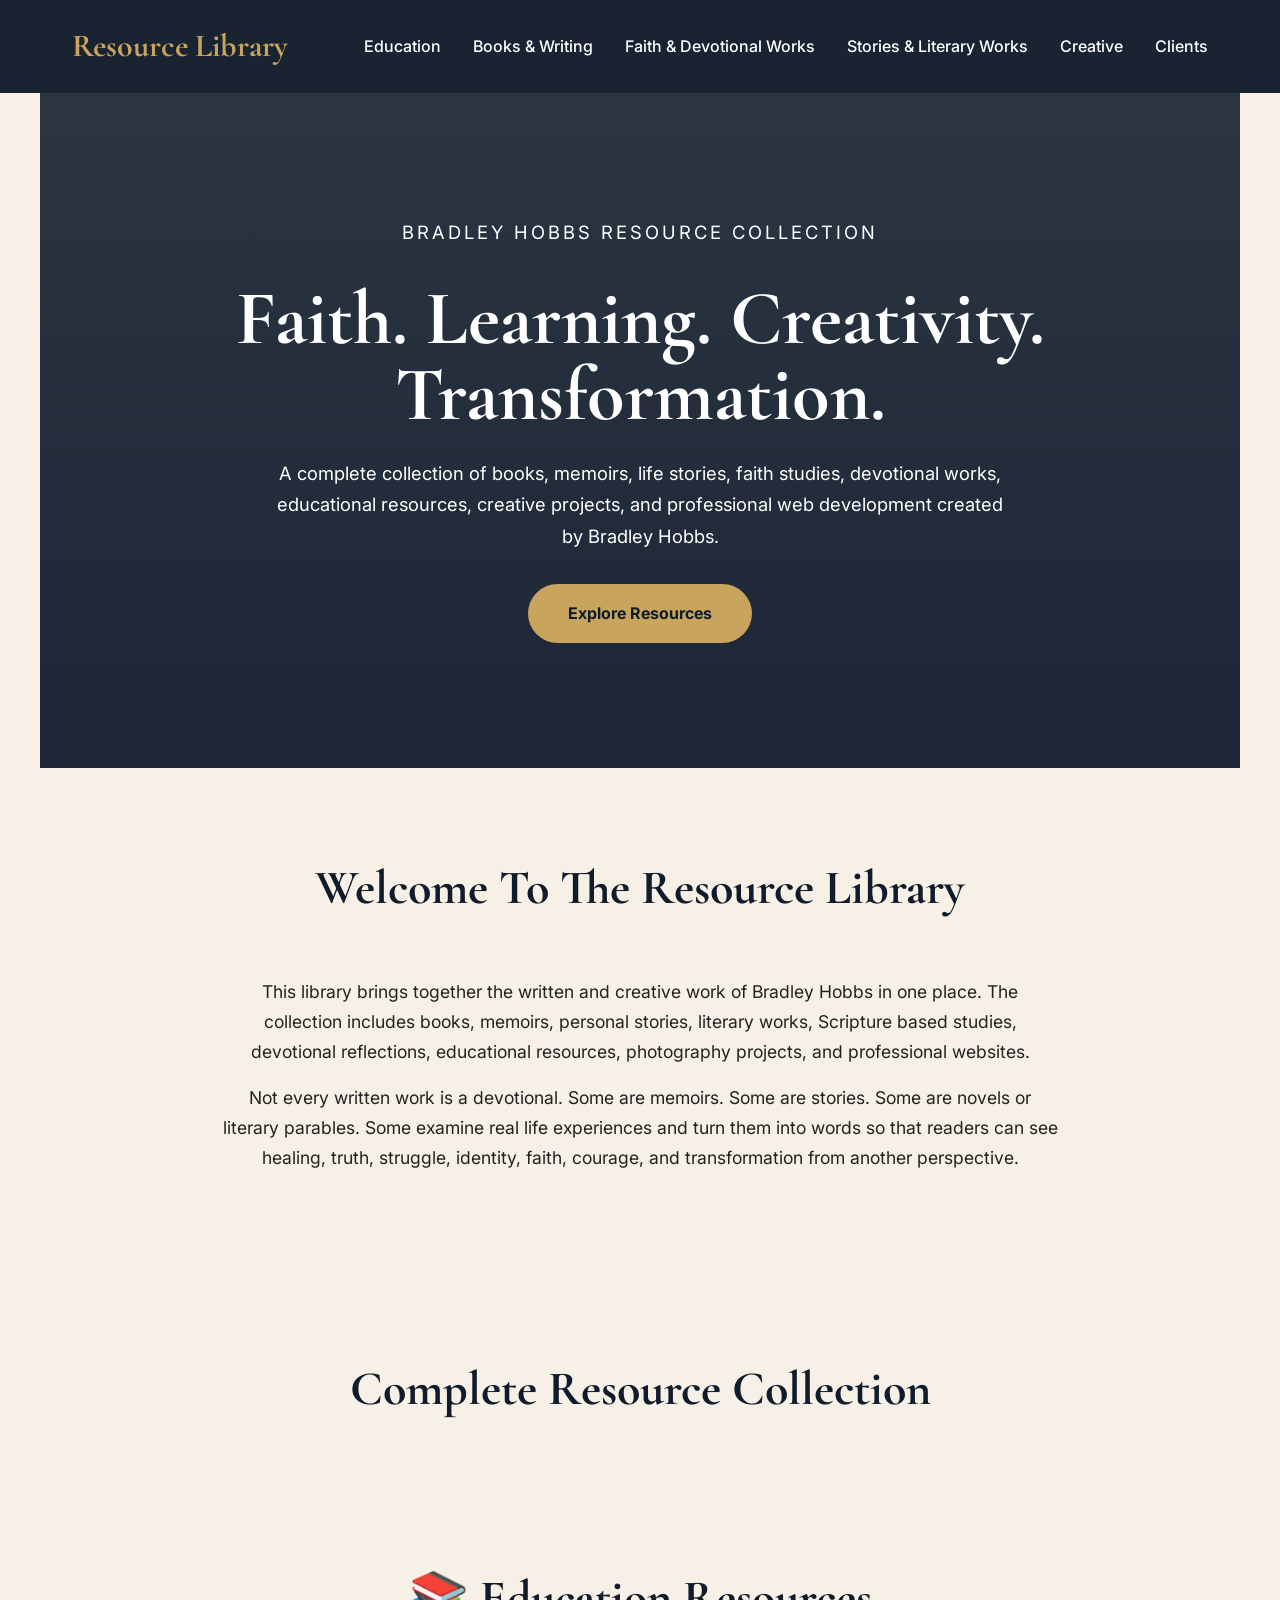
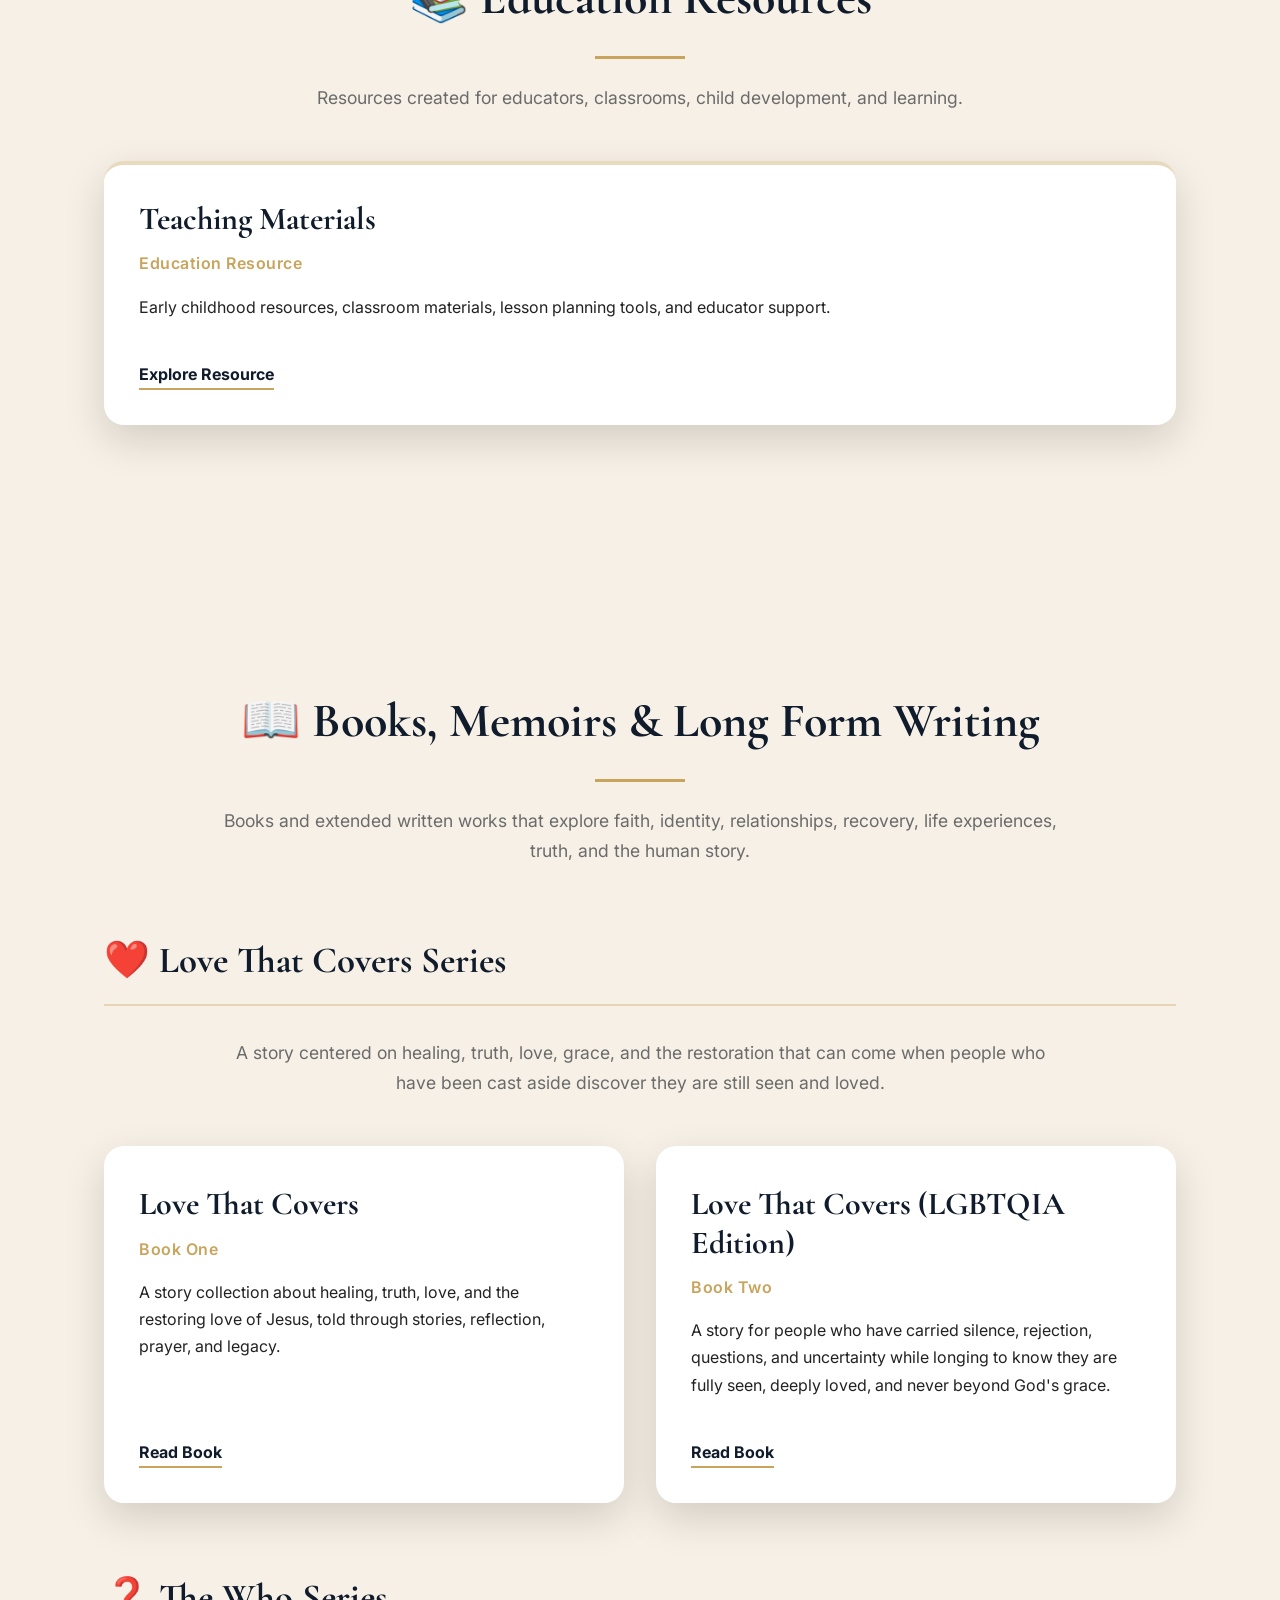
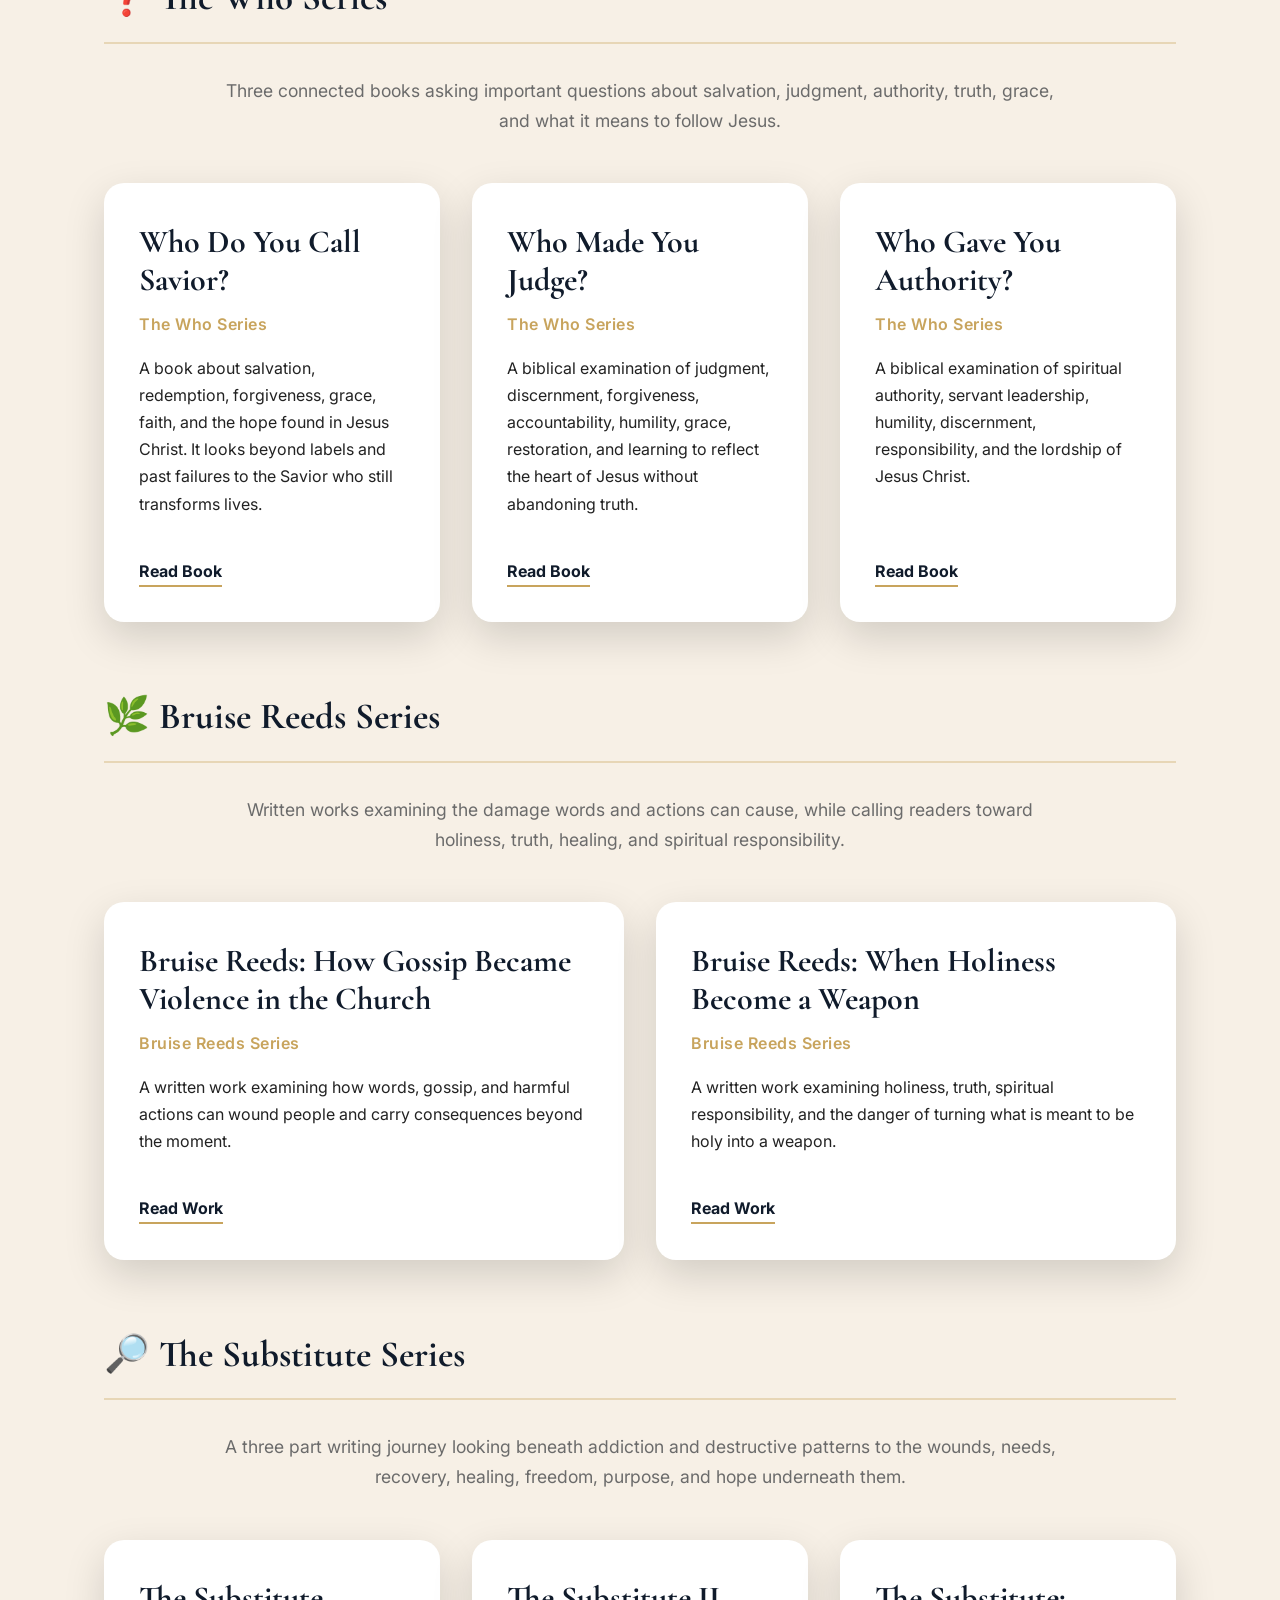
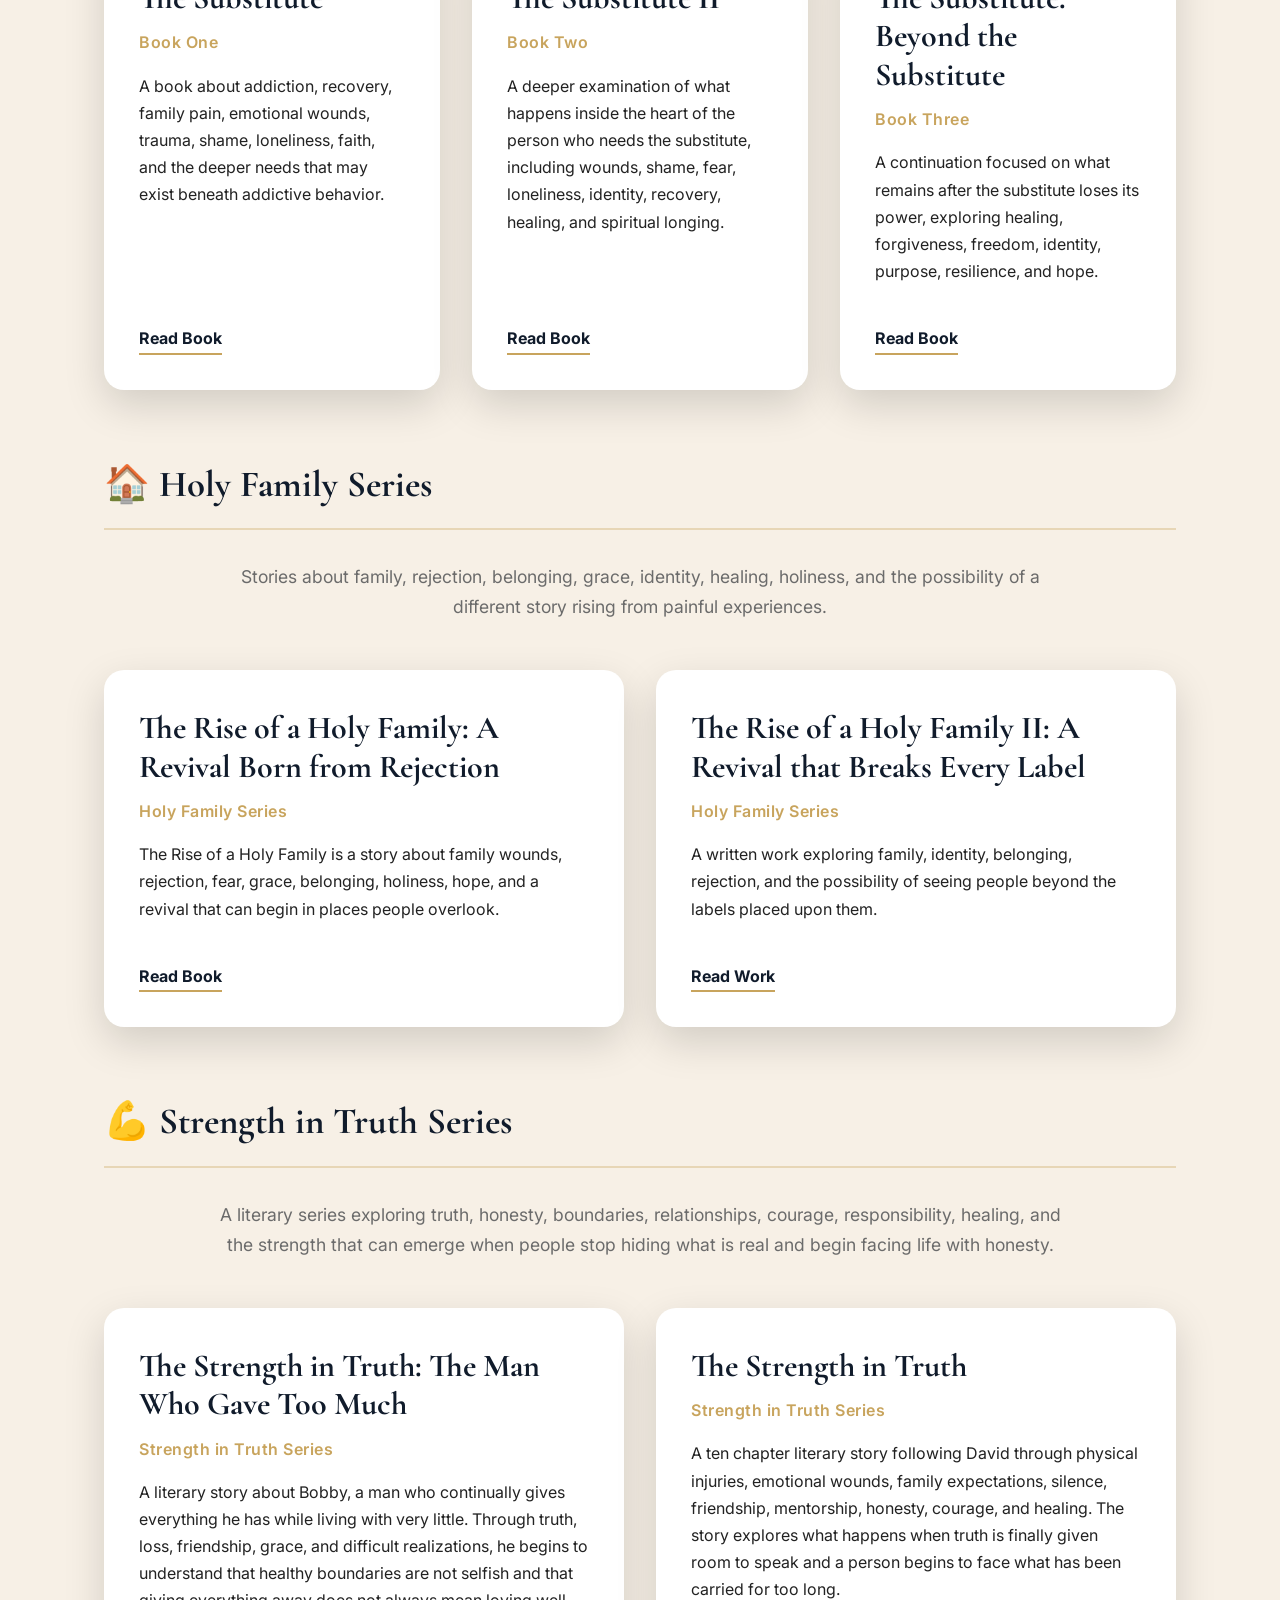
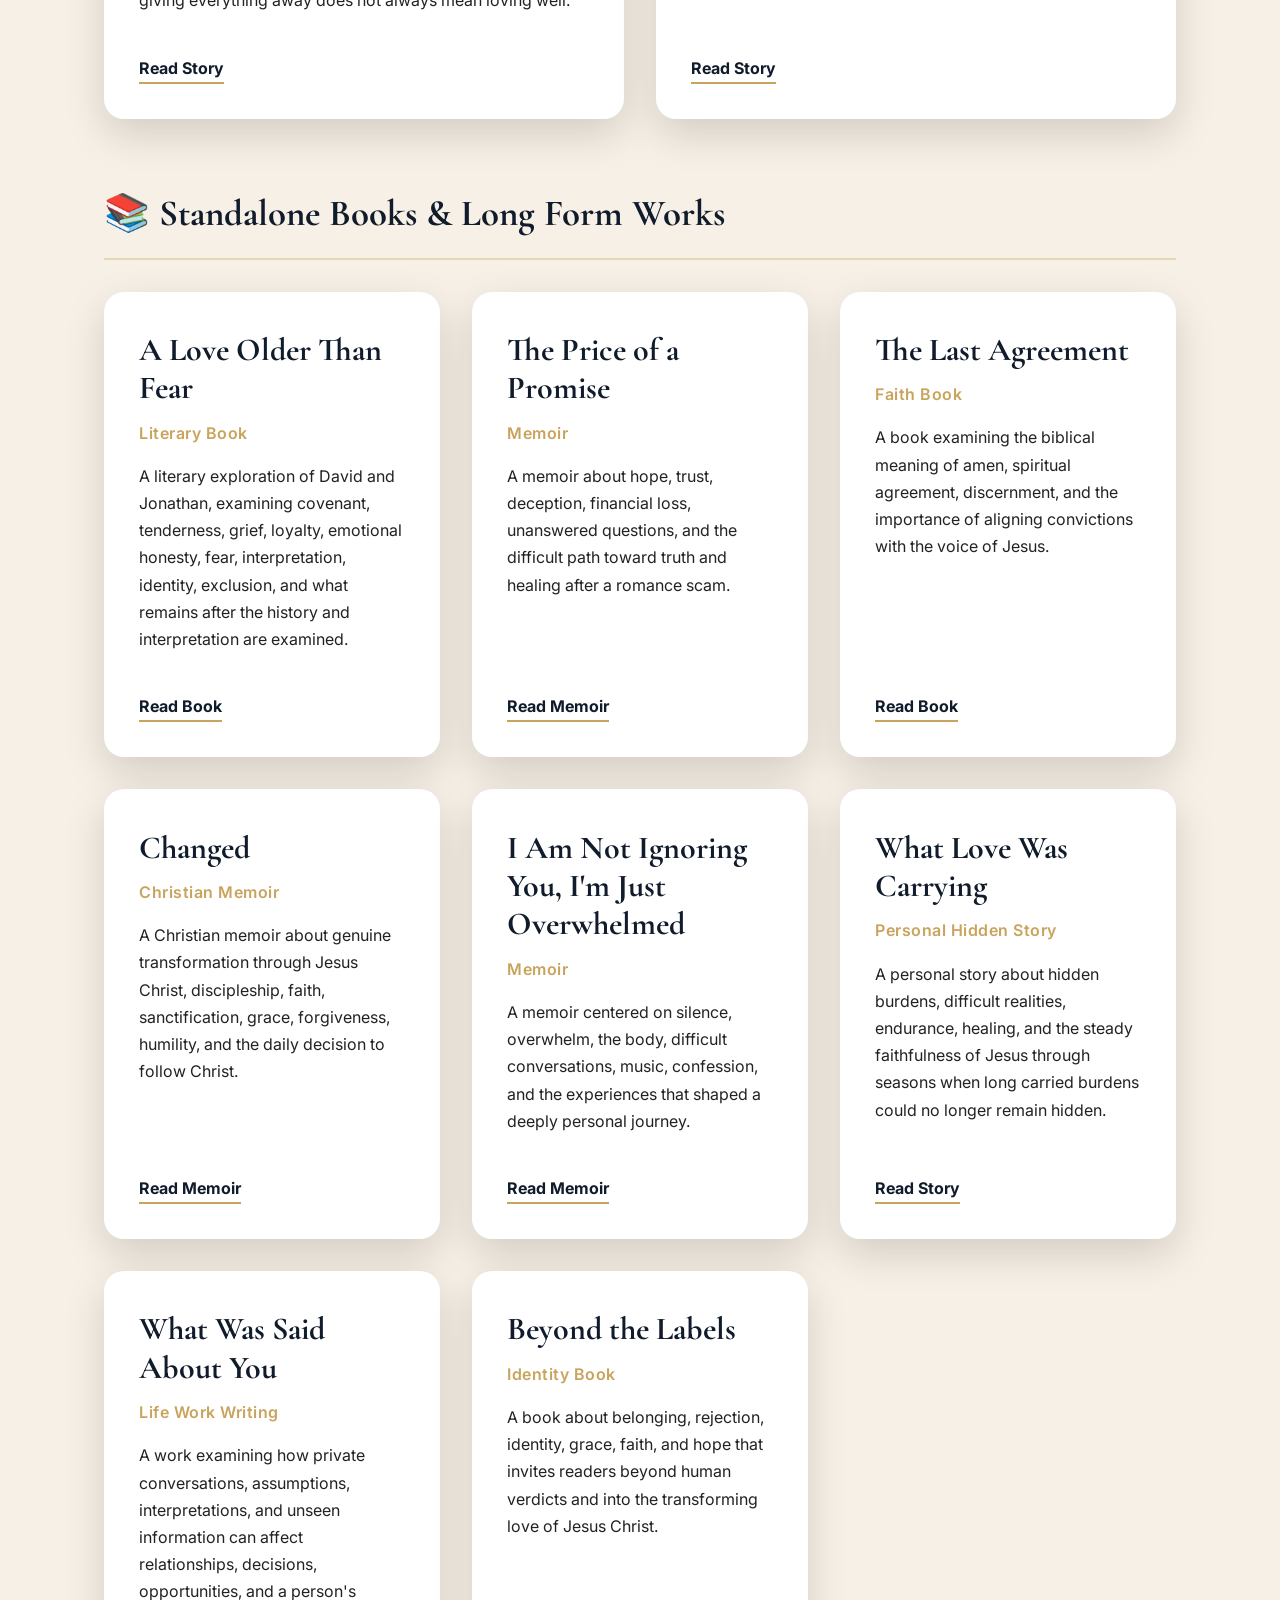
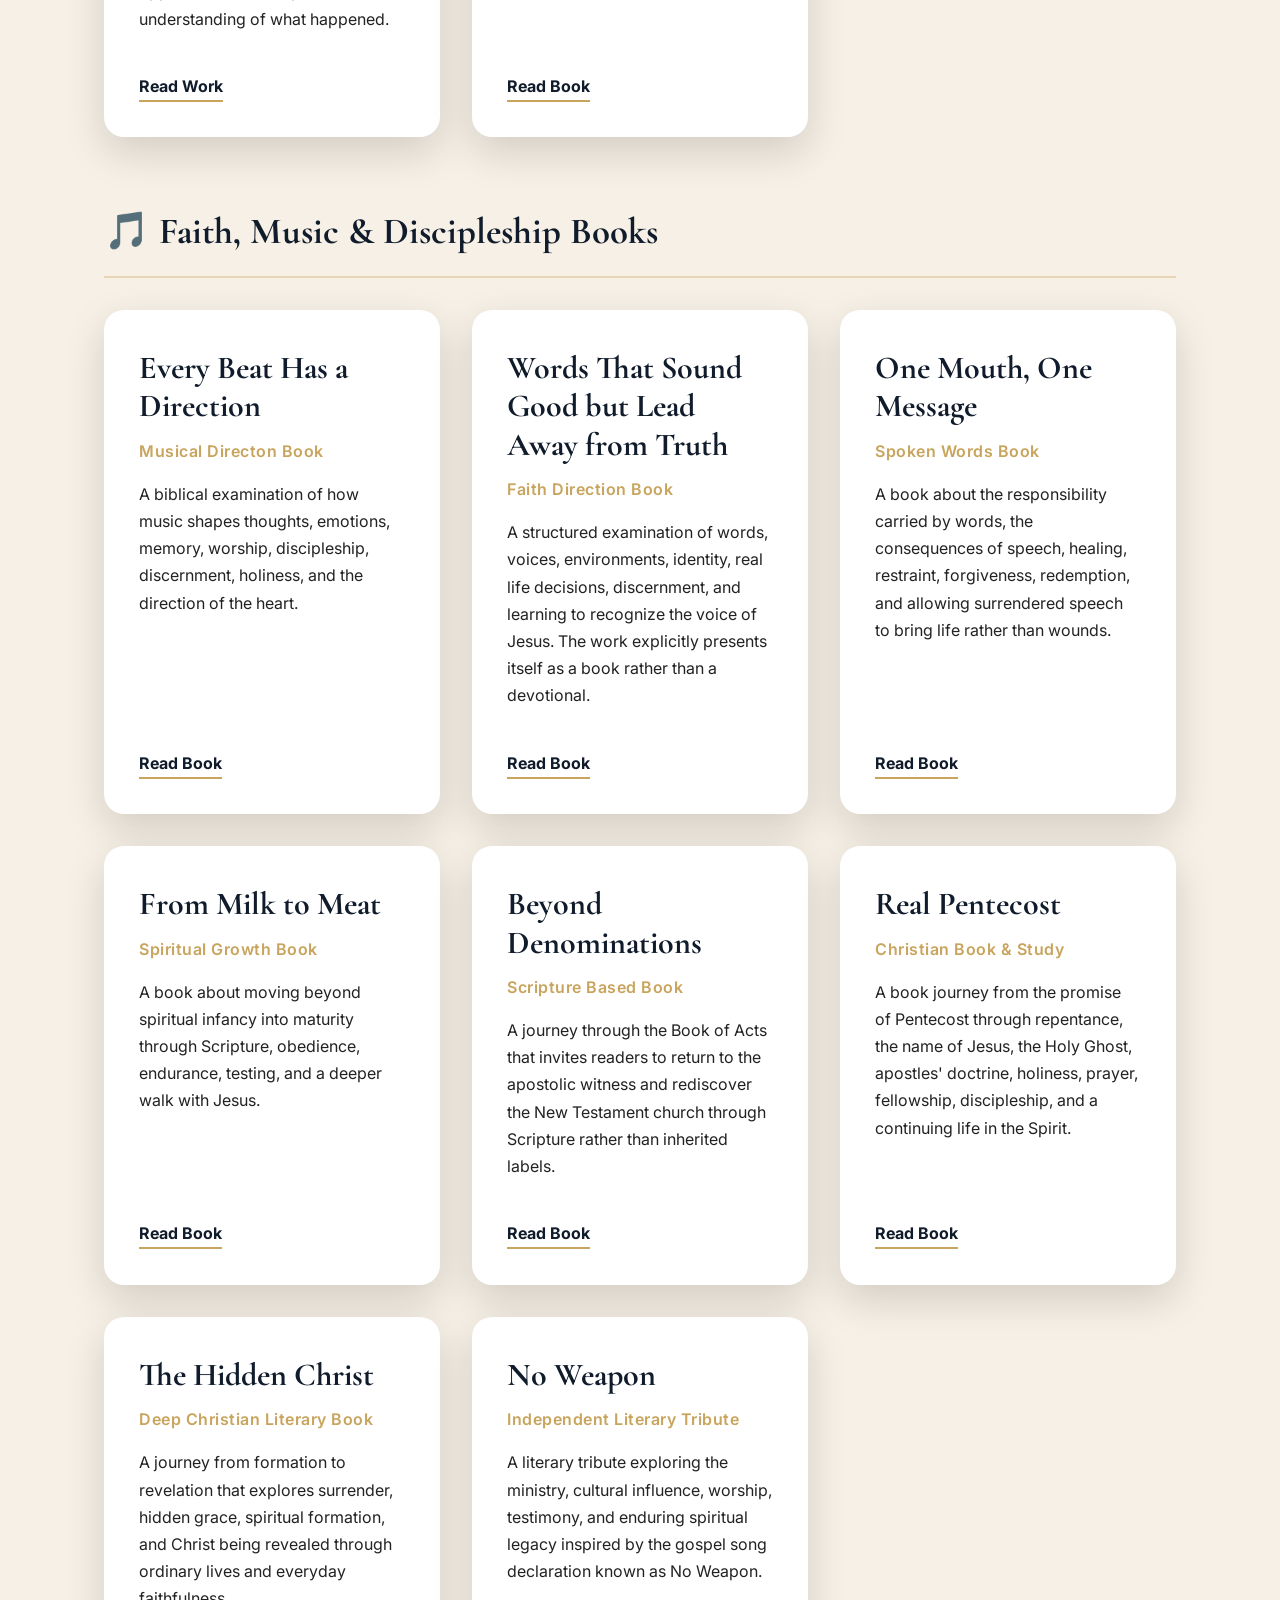
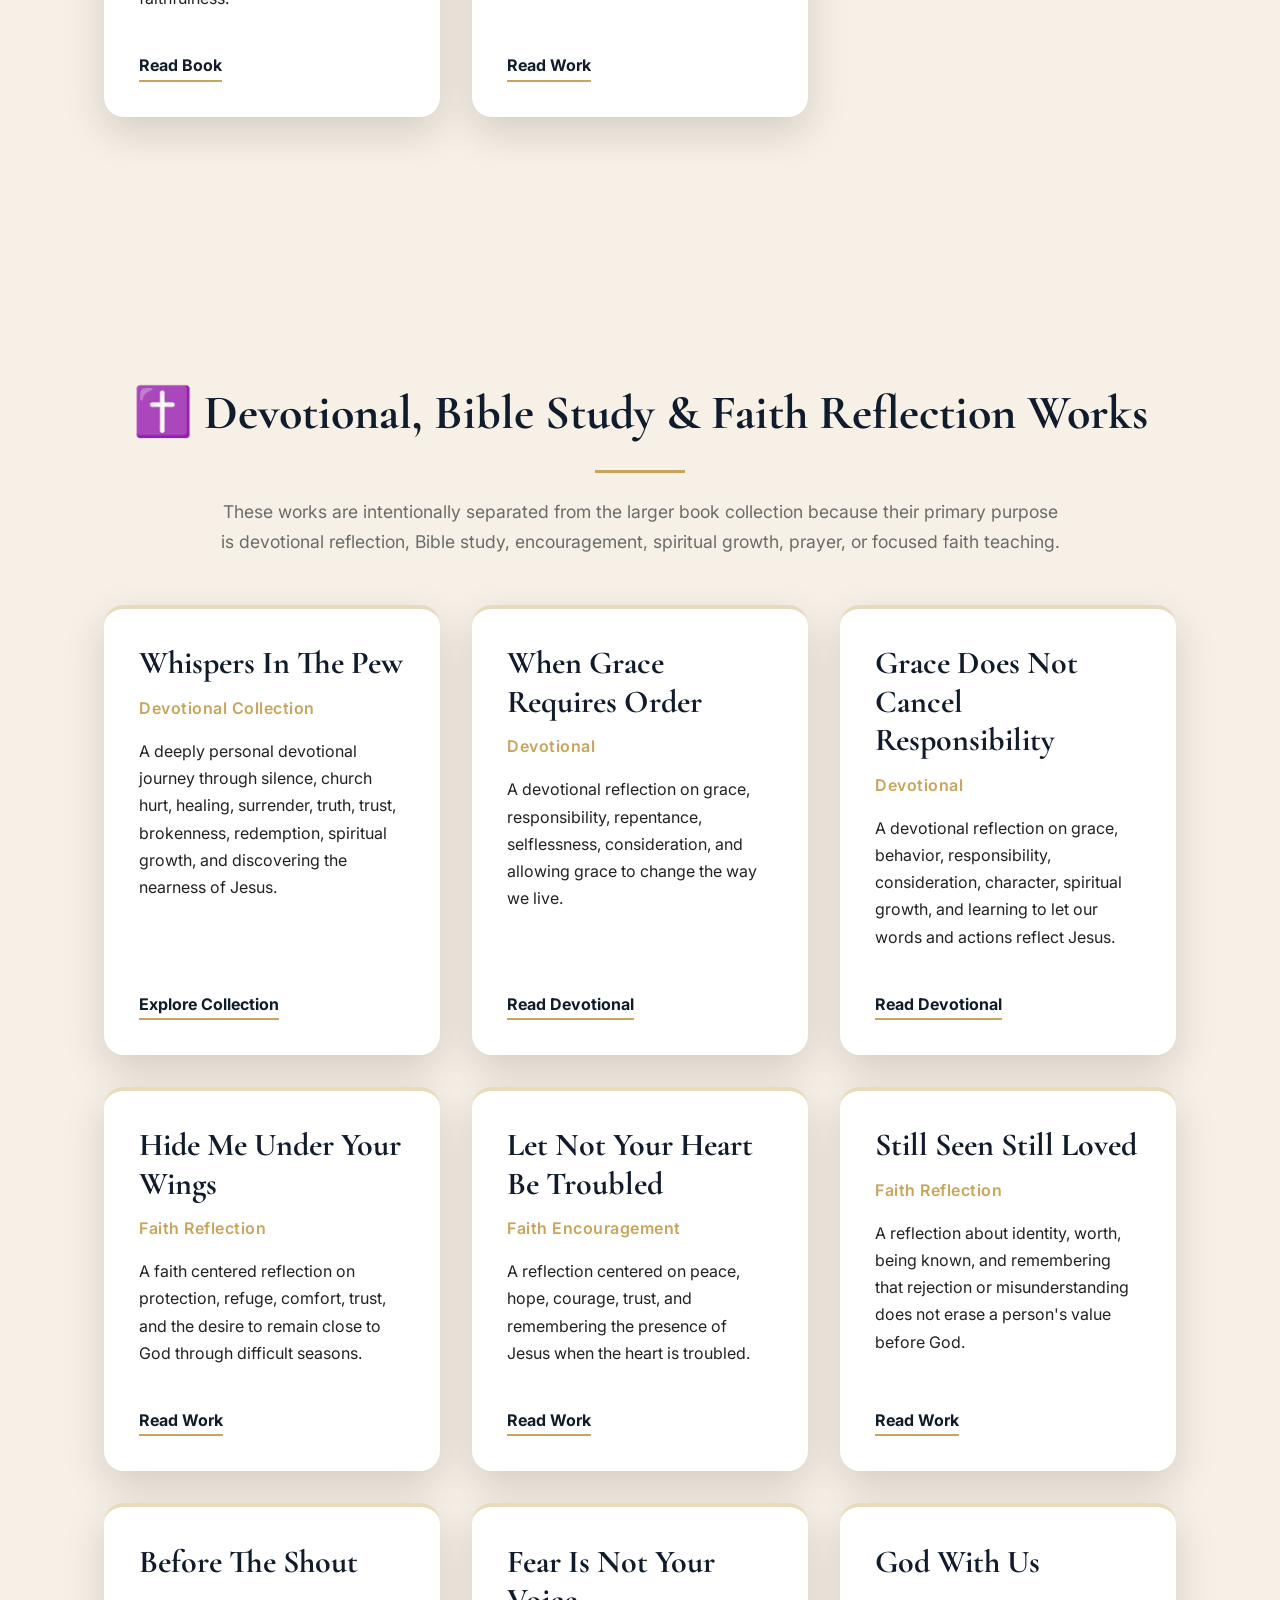
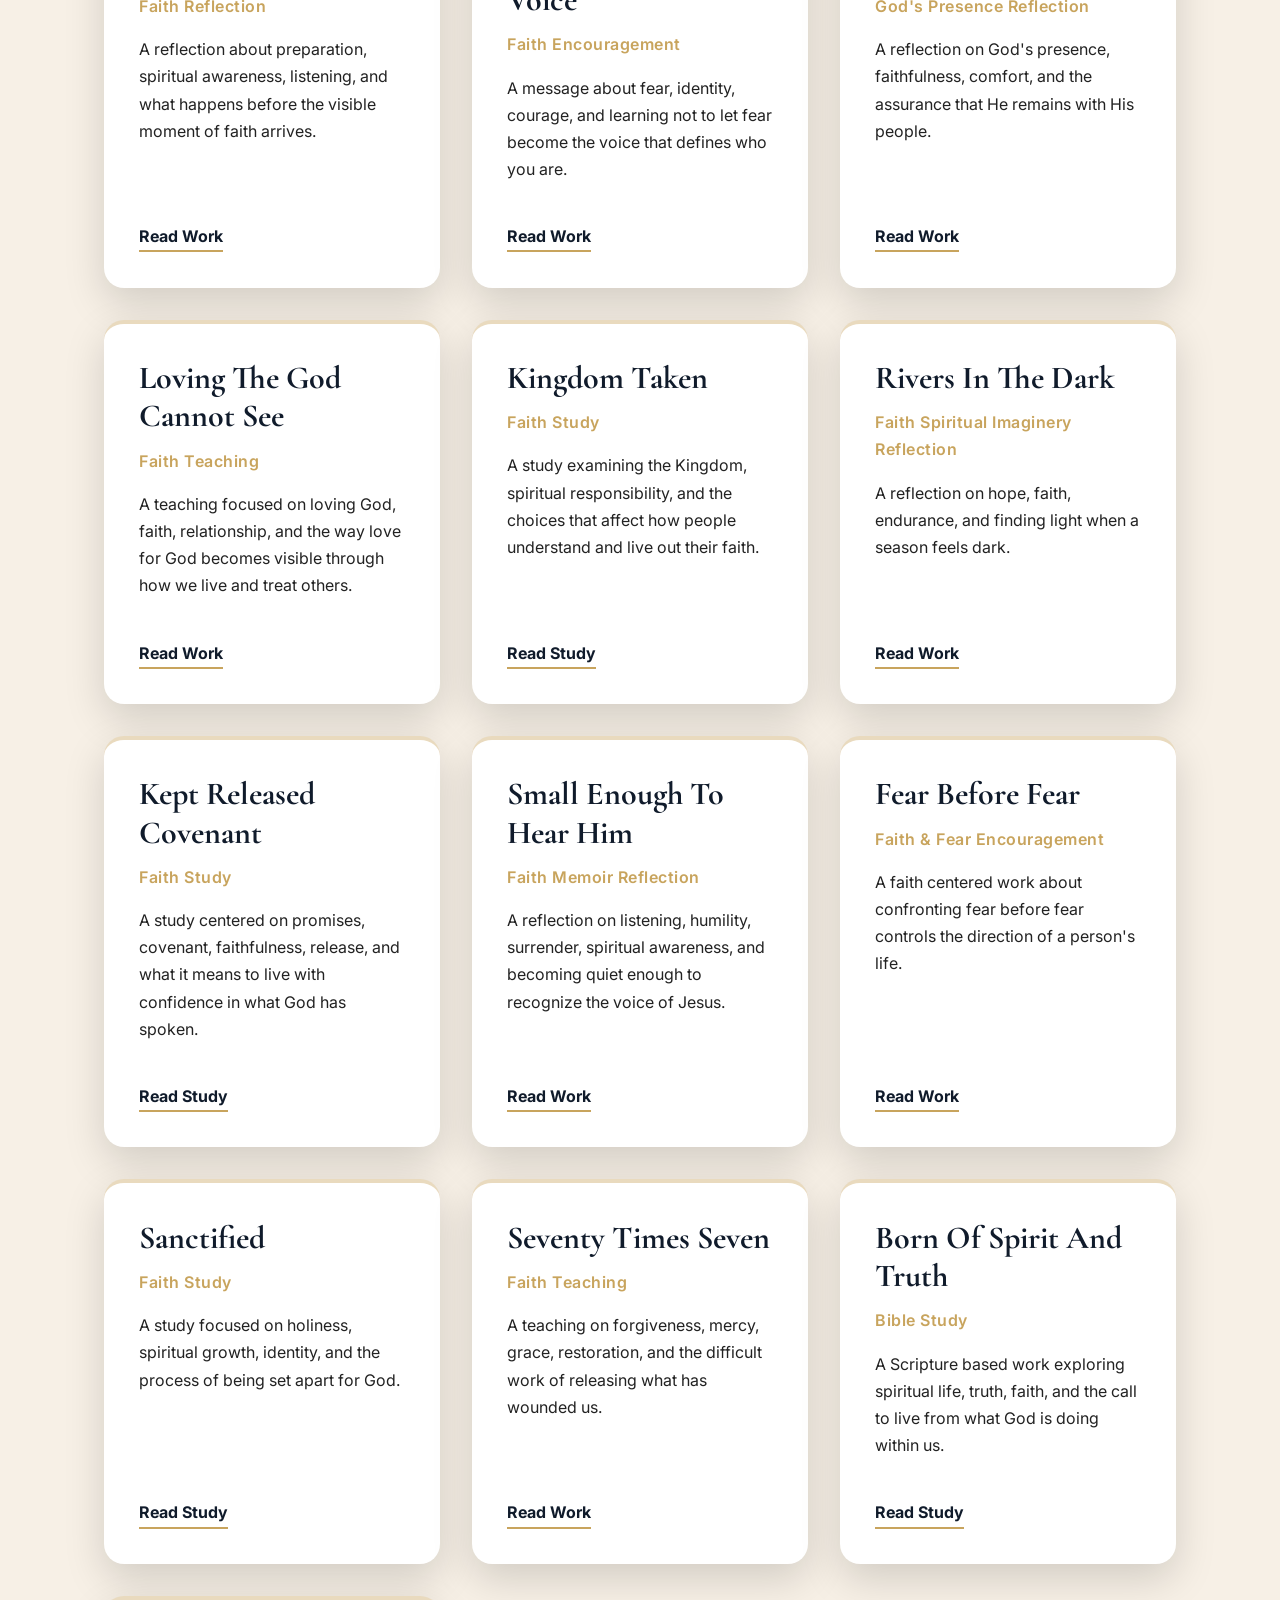
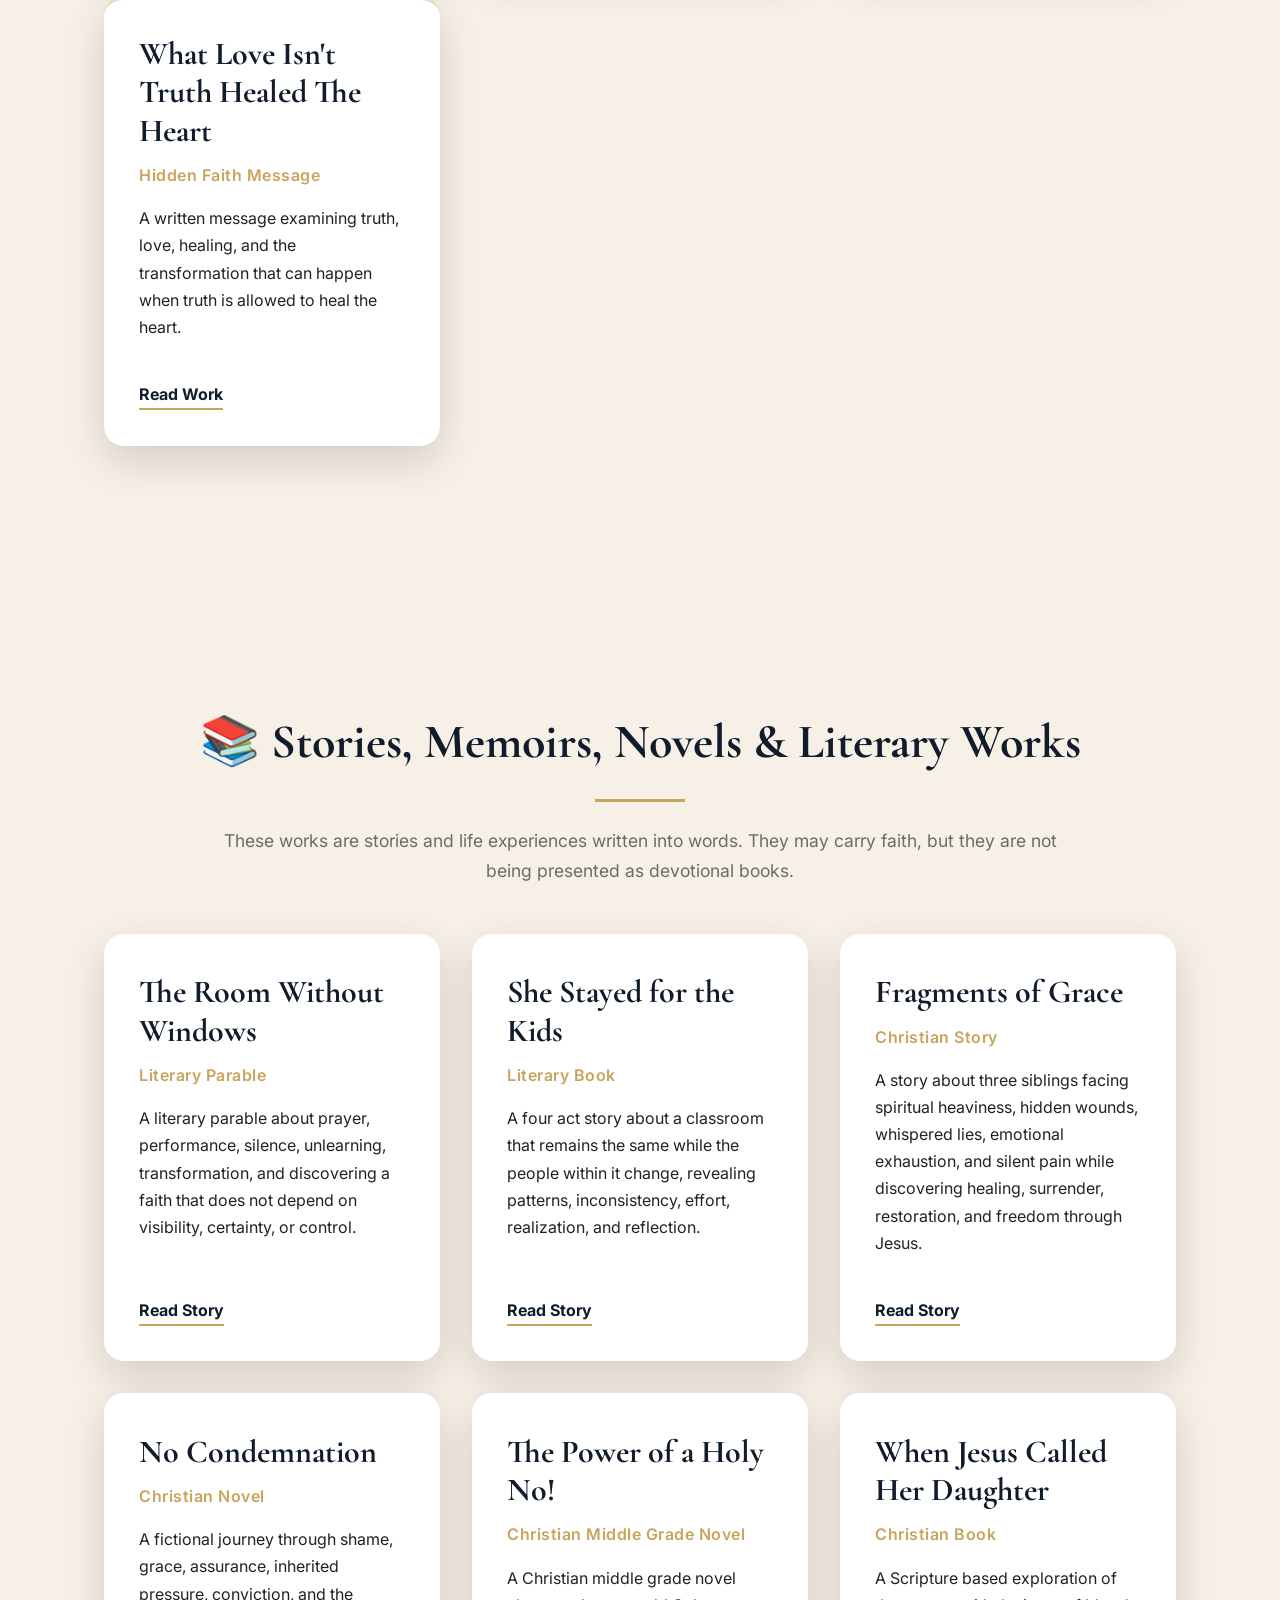
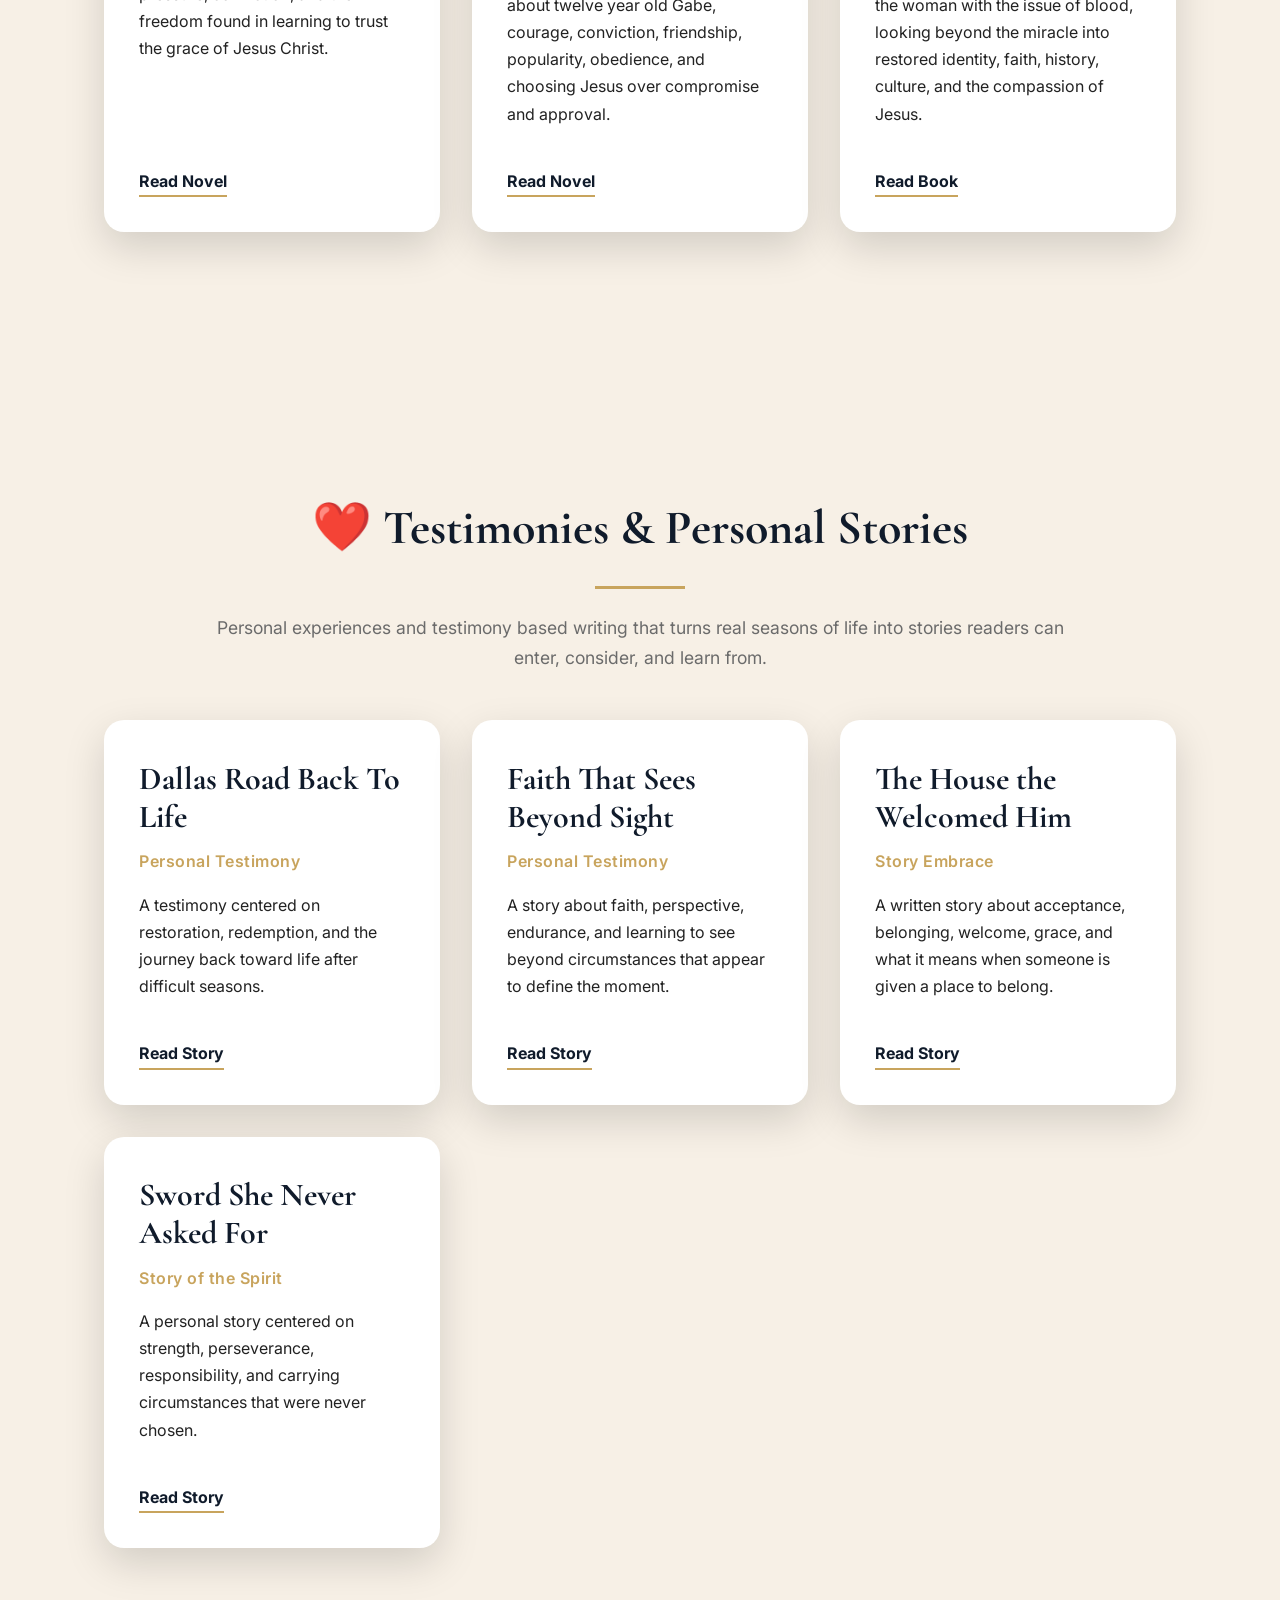
==== commit 55bc3ae6: "Add Strength in Truth Series and associated articles Added new series 'Strength in Truth' with relat" ====
--- a/index.html
+++ b/index.html
@@ -97,6 +97,74 @@
 <div class="resource-grid">
 <article class="resource-card"><h4>The Rise of a Holy Family: A Revival Born from Rejection</h4><span>Holy Family Series</span><p>The Rise of a Holy Family is a story about family wounds, rejection, fear, grace, belonging, holiness, hope, and a revival that can begin in places people overlook.</p><a href="https://brad-hobbswd.github.io/holy-family-rejection/" target="_blank" rel="noopener noreferrer">Read Book</a></article>
 <article class="resource-card"><h4>The Rise of a Holy Family II: A Revival that Breaks Every Label</h4><span>Holy Family Series</span><p>A written work exploring family, identity, belonging, rejection, and the possibility of seeing people beyond the labels placed upon them.</p><a href="https://brad-hobbswd.github.io/holy-family-breaks-every-label/" target="_blank" rel="noopener noreferrer">Read Work</a></article>
+</div>
+
+<h4 class="collection-title">💪 Strength in Truth Series</h4>
+
+<p class="series-description">
+A literary series exploring truth, honesty, boundaries,
+relationships, courage, responsibility, healing, and the
+strength that can emerge when people stop hiding what is
+real and begin facing life with honesty.
+</p>
+
+<div class="resource-grid">
+
+<article class="resource-card">
+
+<h4>
+The Strength in Truth: The Man Who Gave Too Much
+</h4>
+
+<span>
+Strength in Truth Series
+</span>
+
+<p>
+A literary story about Bobby, a man who continually gives
+everything he has while living with very little. Through
+truth, loss, friendship, grace, and difficult realizations,
+he begins to understand that healthy boundaries are not
+selfish and that giving everything away does not always
+mean loving well.
+</p>
+
+<a href="https://brad-hobbswd.github.io/strengthtruth-man-who-gave-too-much/"
+target="_blank"
+rel="noopener noreferrer">
+Read Story
+</a>
+
+</article>
+
+
+<article class="resource-card">
+
+<h4>
+The Strength in Truth
+</h4>
+
+<span>
+Strength in Truth Series
+</span>
+
+<p>
+A ten chapter literary story following David through
+physical injuries, emotional wounds, family expectations,
+silence, friendship, mentorship, honesty, courage, and
+healing. The story explores what happens when truth is
+finally given room to speak and a person begins to face
+what has been carried for too long.
+</p>
+
+<a href="https://brad-hobbswd.github.io/strength-of-the-truth/"
+target="_blank"
+rel="noopener noreferrer">
+Read Story
+</a>
+
+</article>
+
 </div>
 
 <h4 class="collection-title">📚 Standalone Books &amp; Long Form Works</h4>
@@ -156,8 +224,7 @@
 <p>These works are stories and life experiences written into words. They may carry faith, but they are not being presented as devotional books.</p>
 <div class="resource-grid">
 <article class="resource-card"><h4>The Room Without Windows</h4><span>Literary Parable</span><p>A literary parable about prayer, performance, silence, unlearning, transformation, and discovering a faith that does not depend on visibility, certainty, or control.</p><a href="https://brad-hobbswd.github.io/room-with-no-windows/" target="_blank" rel="noopener noreferrer">Read Story</a></article>
-<article class="resource-card"><h4>The Strength in Truth: The Man Who Gave Too Much</h4><span>Literary Story</span><p>A story about Bobby, a man who gives everything away while living with little, and who learns through truth, loss, friendship, and grace that healthy boundaries are not selfish.</p><a href="https://brad-hobbswd.github.io/strengthtruth-man-who-gave-too-much/" target="_blank" rel="noopener noreferrer">Read Story</a></article>
-<article class="resource-card"><h4>The Strength in Truth</h4><span>Literary Story</span><p>A ten chapter story following David through physical injuries, emotional wounds, family expectations, silence, friendship, mentorship, honesty, courage, and healing.</p><a href="https://brad-hobbswd.github.io/strength-of-the-truth/" target="_blank" rel="noopener noreferrer">Read Story</a></article>
+
 <article class="resource-card"><h4>She Stayed for the Kids</h4><span>Literary Book</span><p>A four act story about a classroom that remains the same while the people within it change, revealing patterns, inconsistency, effort, realization, and reflection.</p><a href="https://brad-hobbswd.github.io/she-stays-for-the-kids/" target="_blank" rel="noopener noreferrer">Read Story</a></article>
 <article class="resource-card"><h4>Fragments of Grace</h4><span>Christian Story</span><p>A story about three siblings facing spiritual heaviness, hidden wounds, whispered lies, emotional exhaustion, and silent pain while discovering healing, surrender, restoration, and freedom through Jesus.</p><a href="https://brad-hobbswd.github.io/fragments-of-grace/" target="_blank" rel="noopener noreferrer">Read Story</a></article>
 <article class="resource-card"><h4>No Condemnation</h4><span>Christian Novel</span><p>A fictional journey through shame, grace, assurance, inherited pressure, conviction, and the freedom found in learning to trust the grace of Jesus Christ.</p><a href="https://brad-hobbswd.github.io/no-condemnation/" target="_blank" rel="noopener noreferrer">Read Novel</a></article>
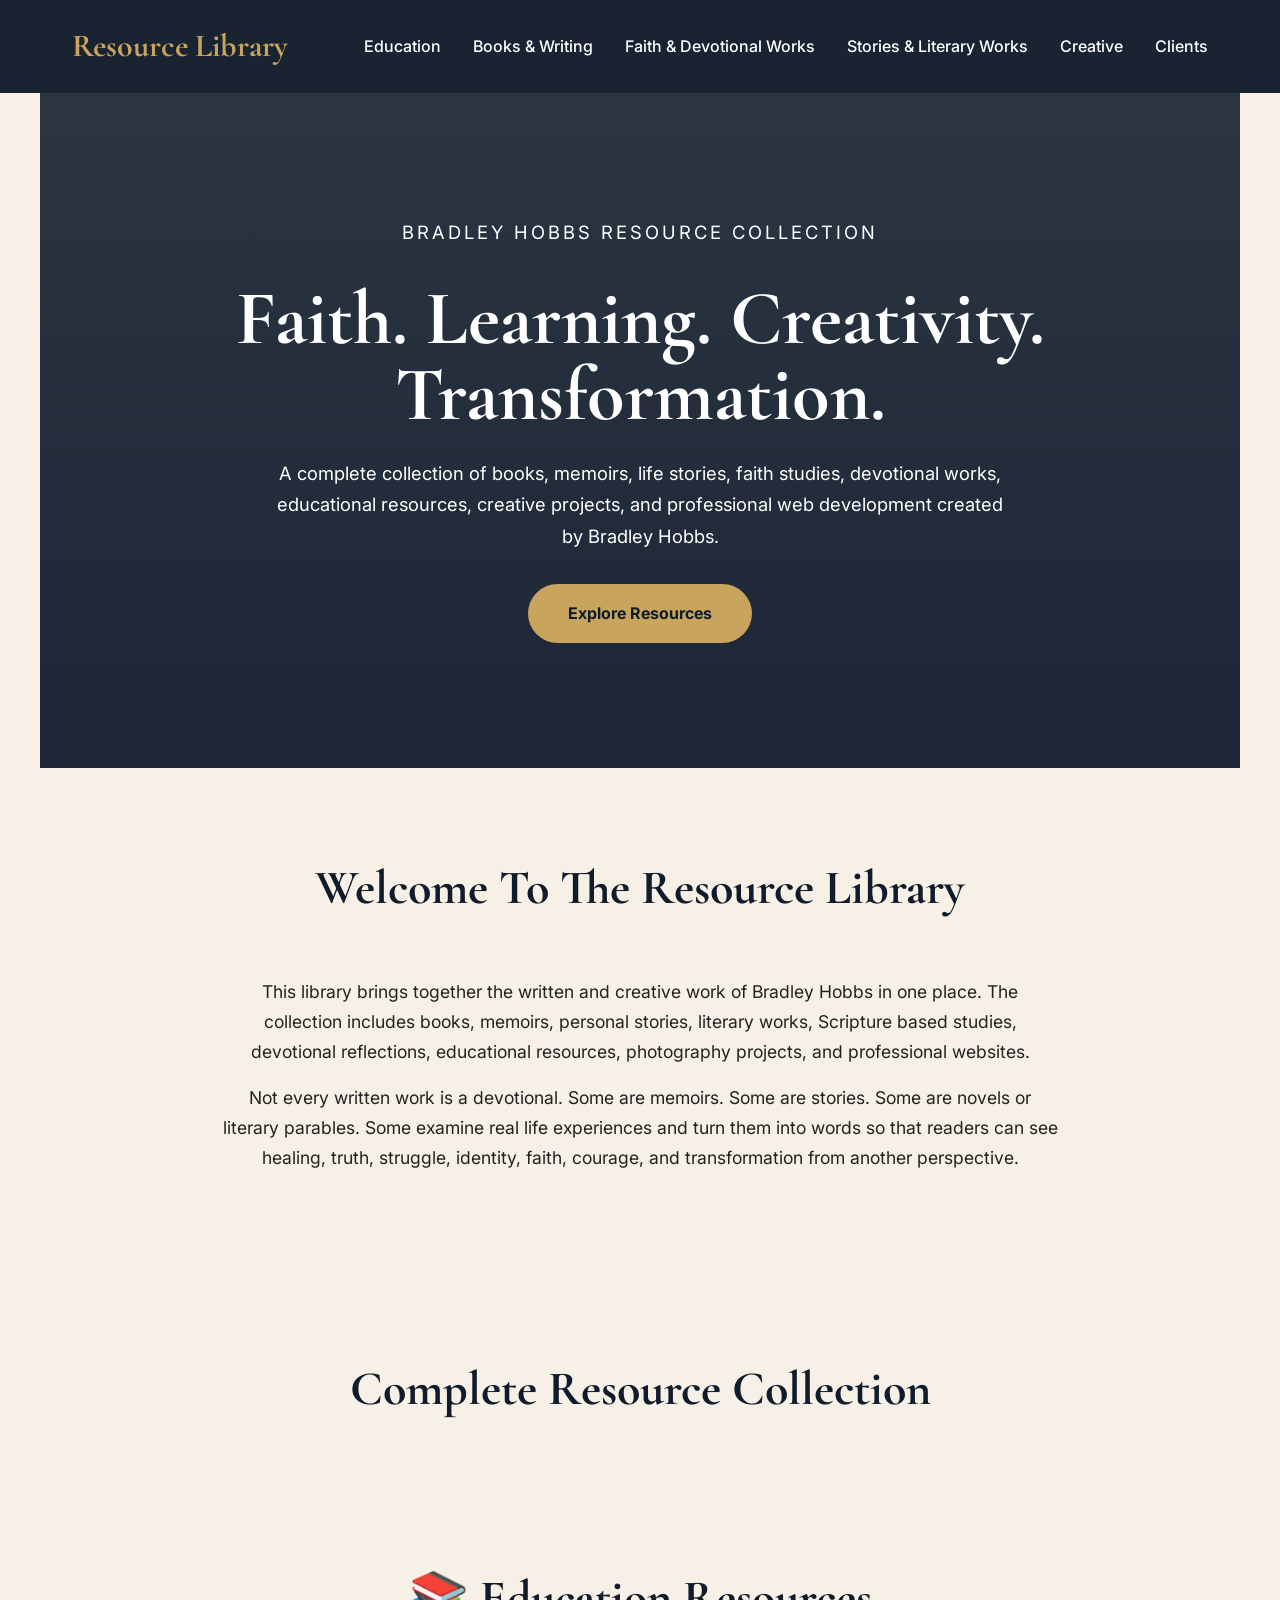
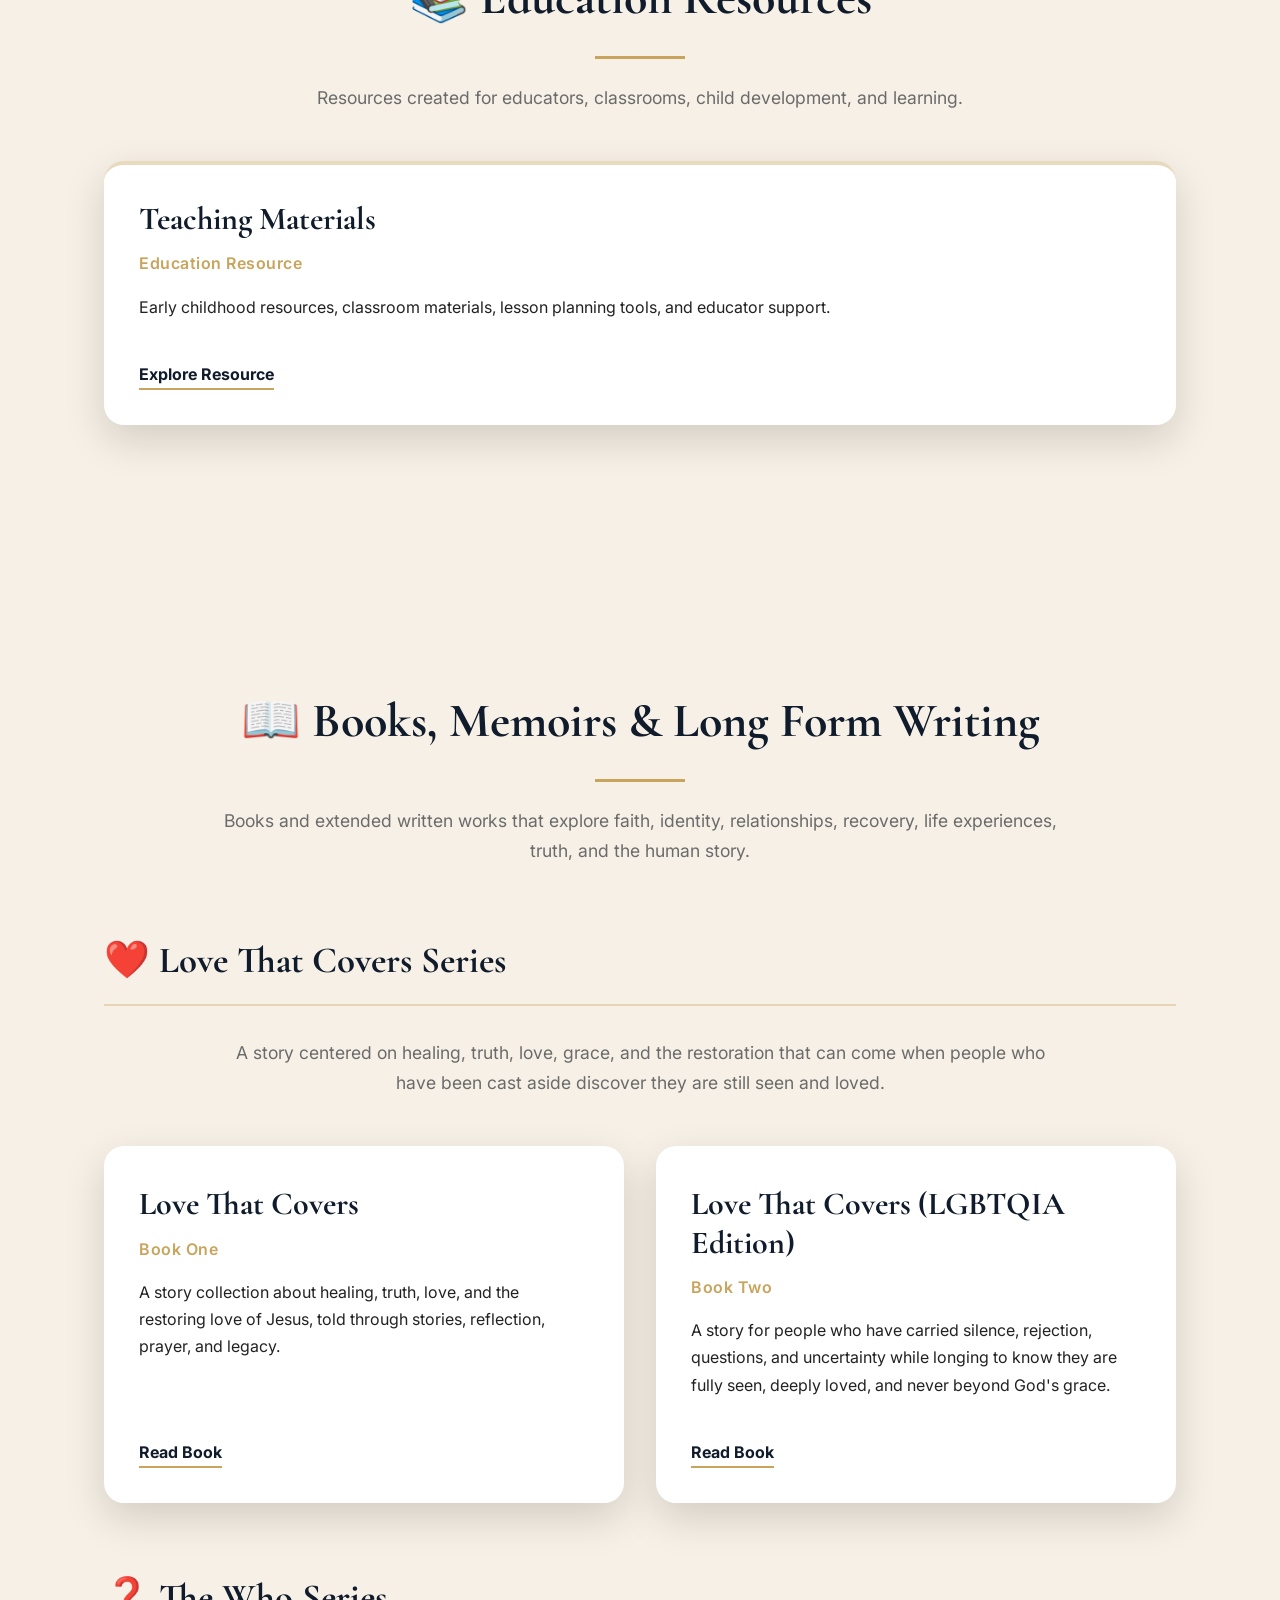
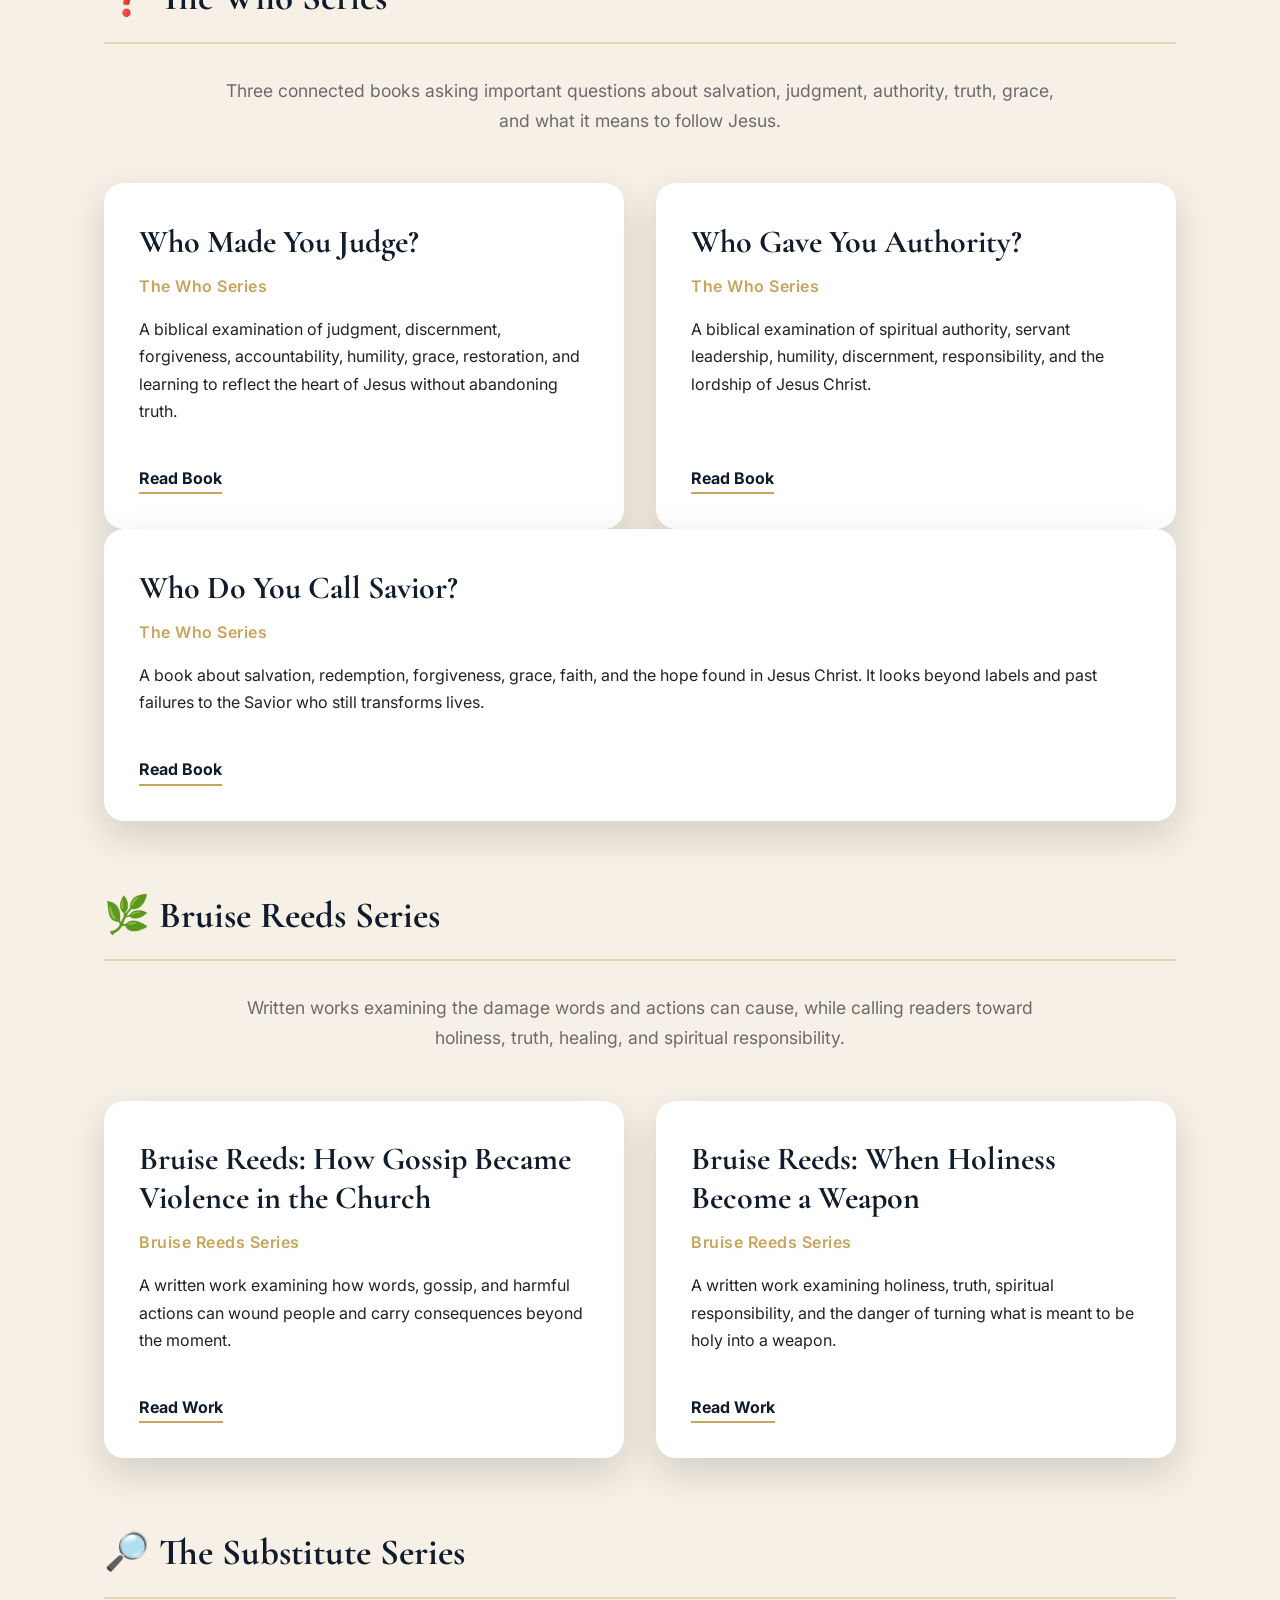
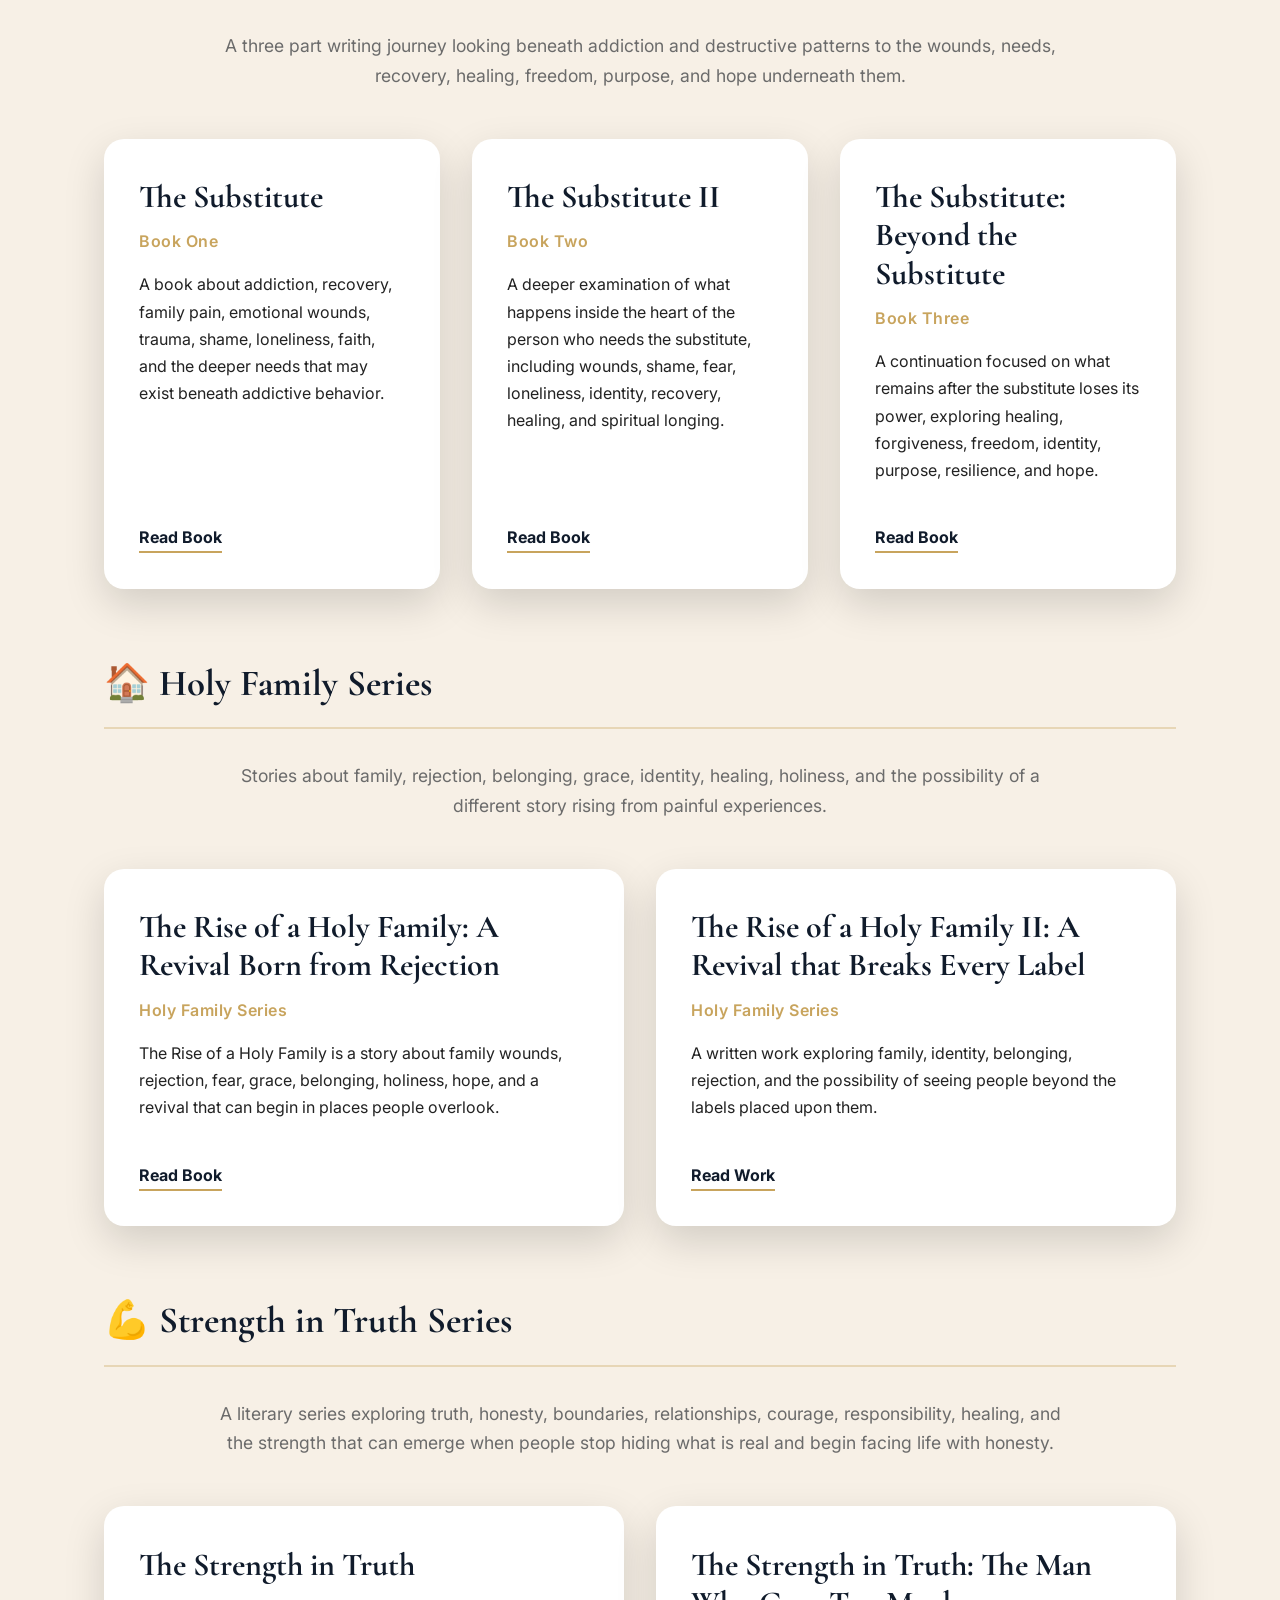
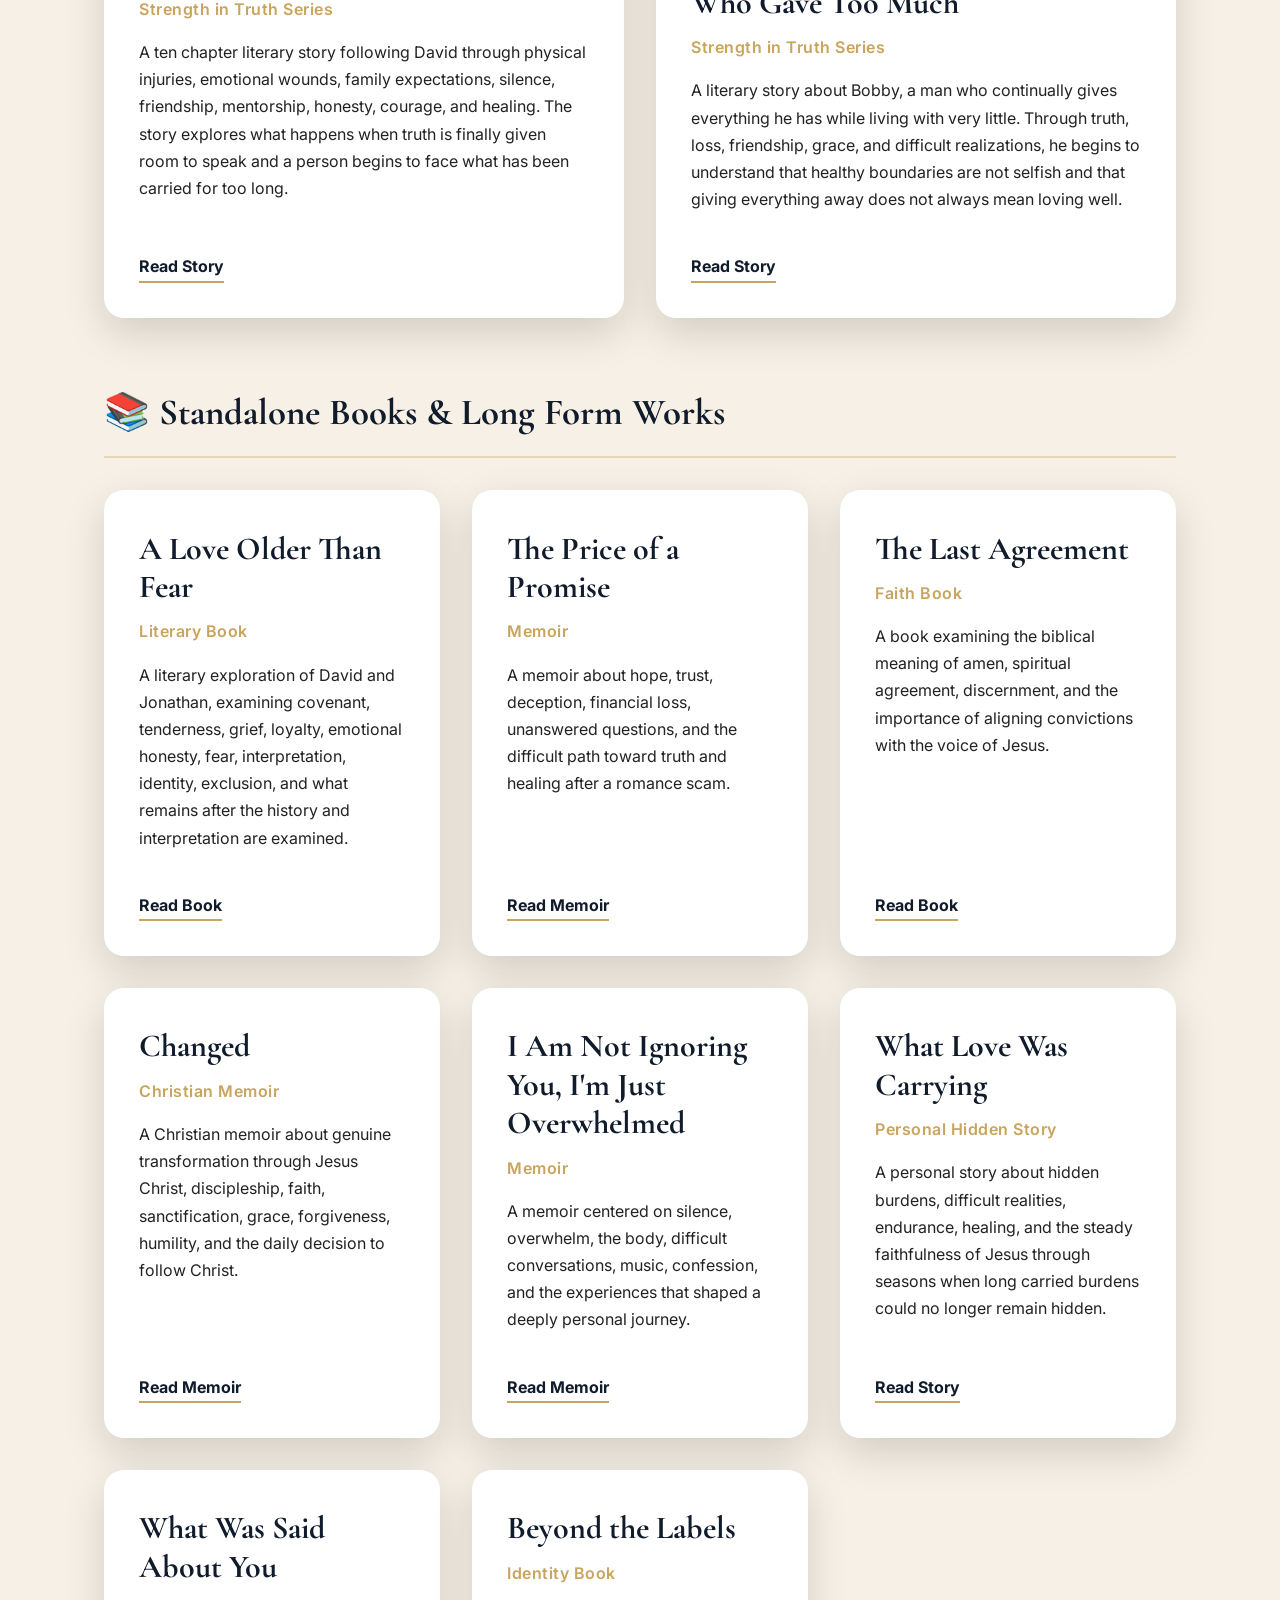
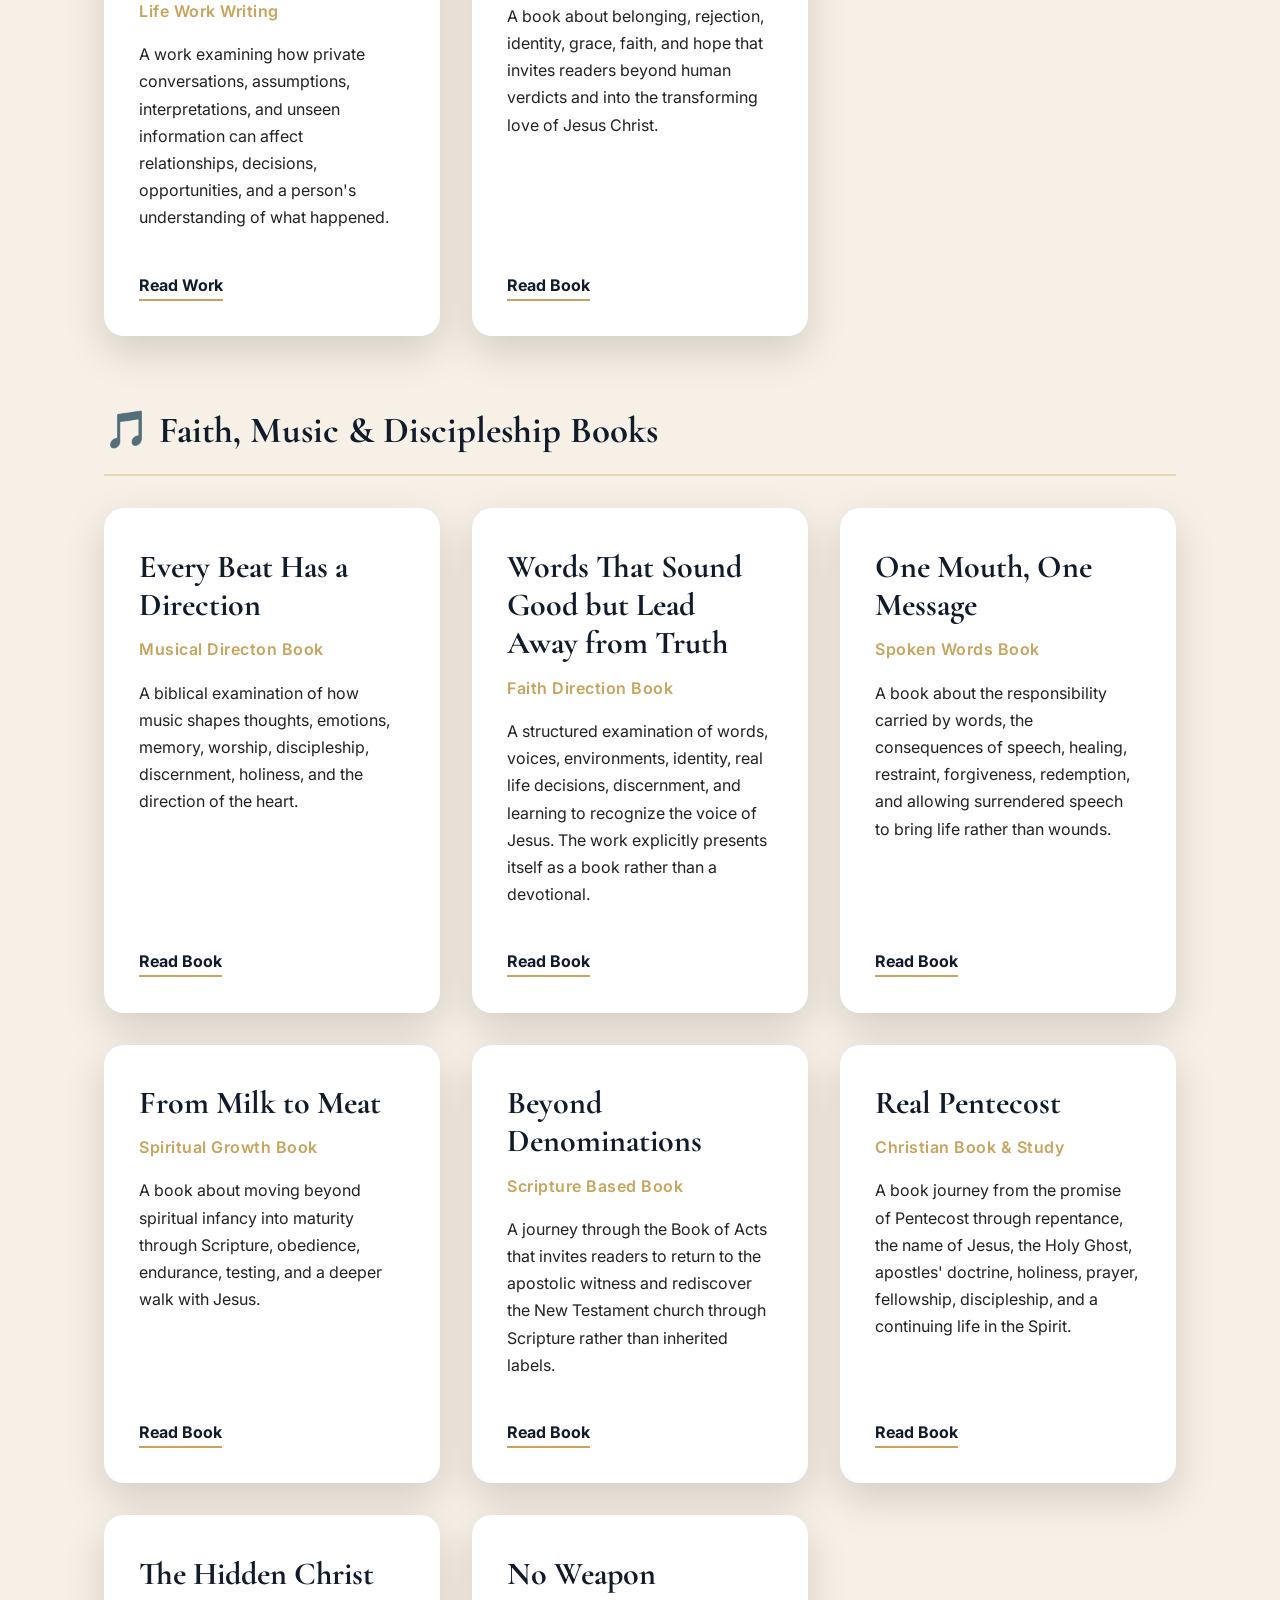
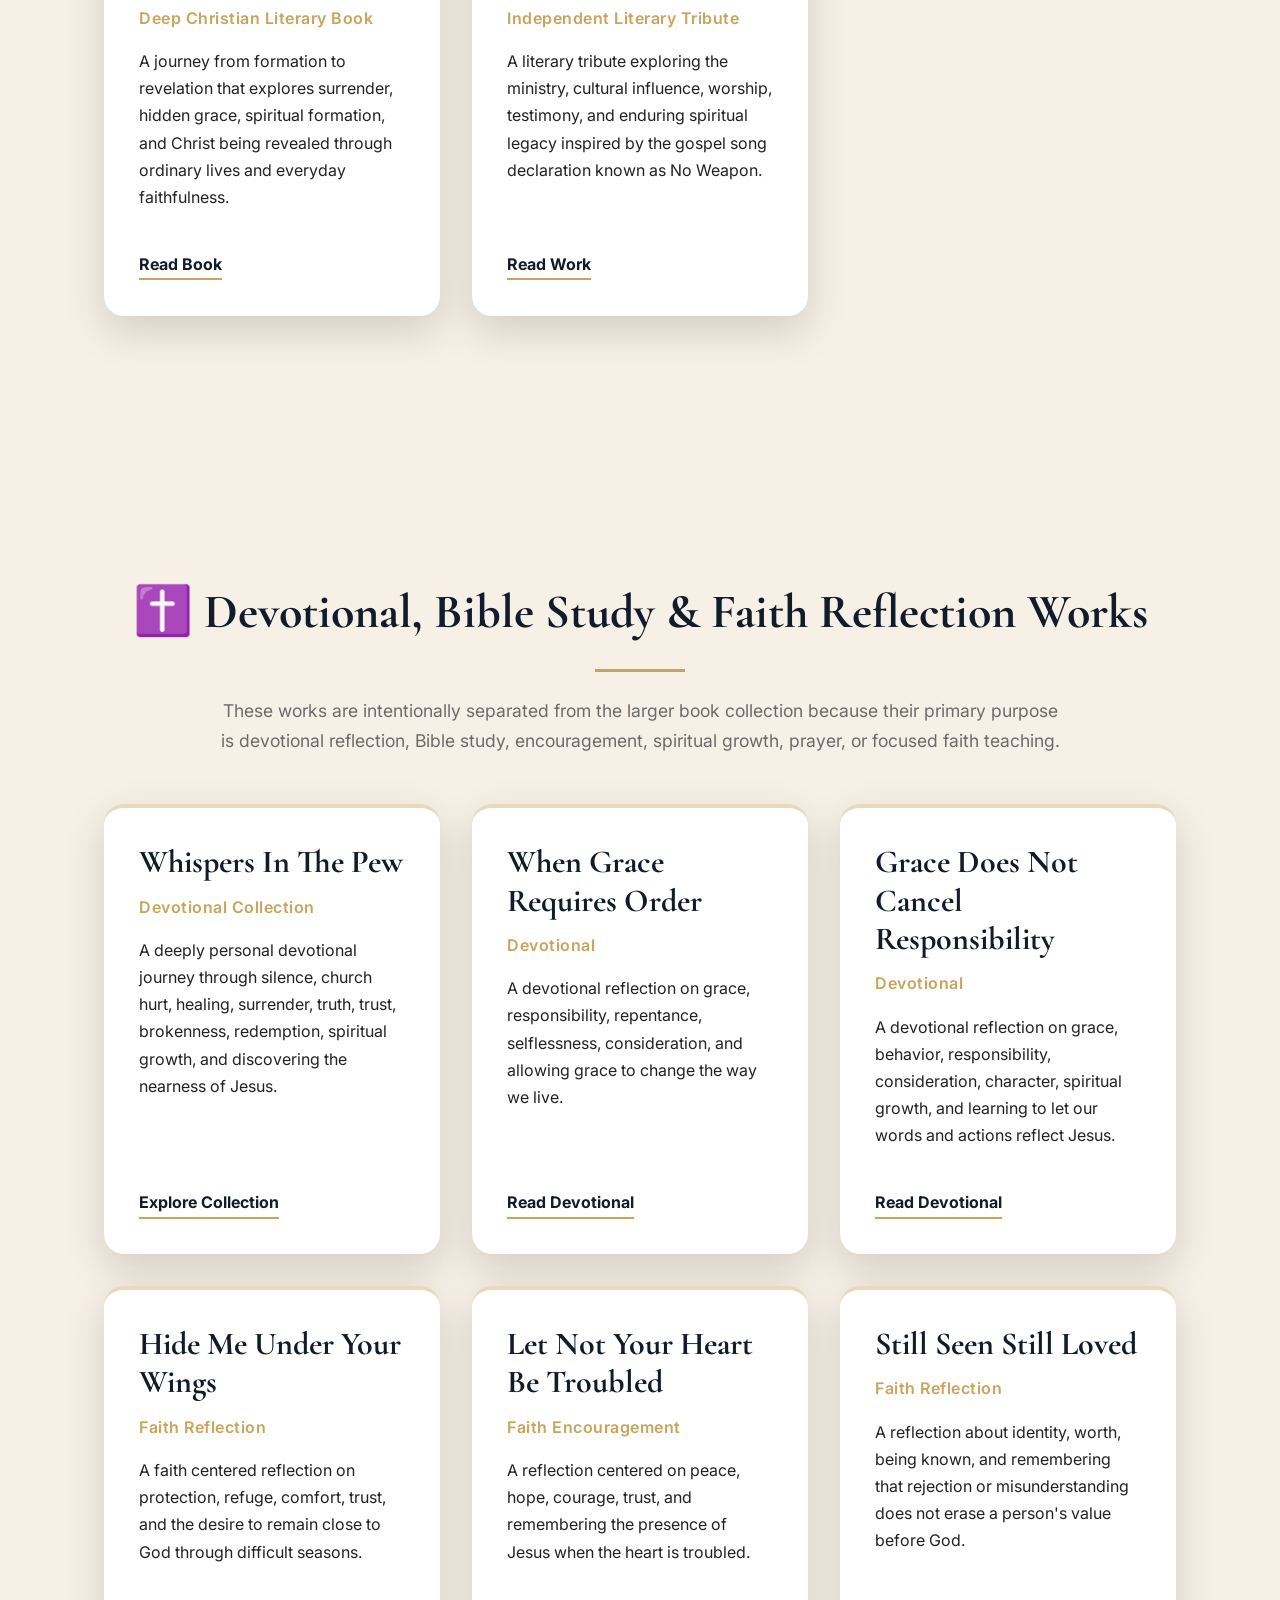
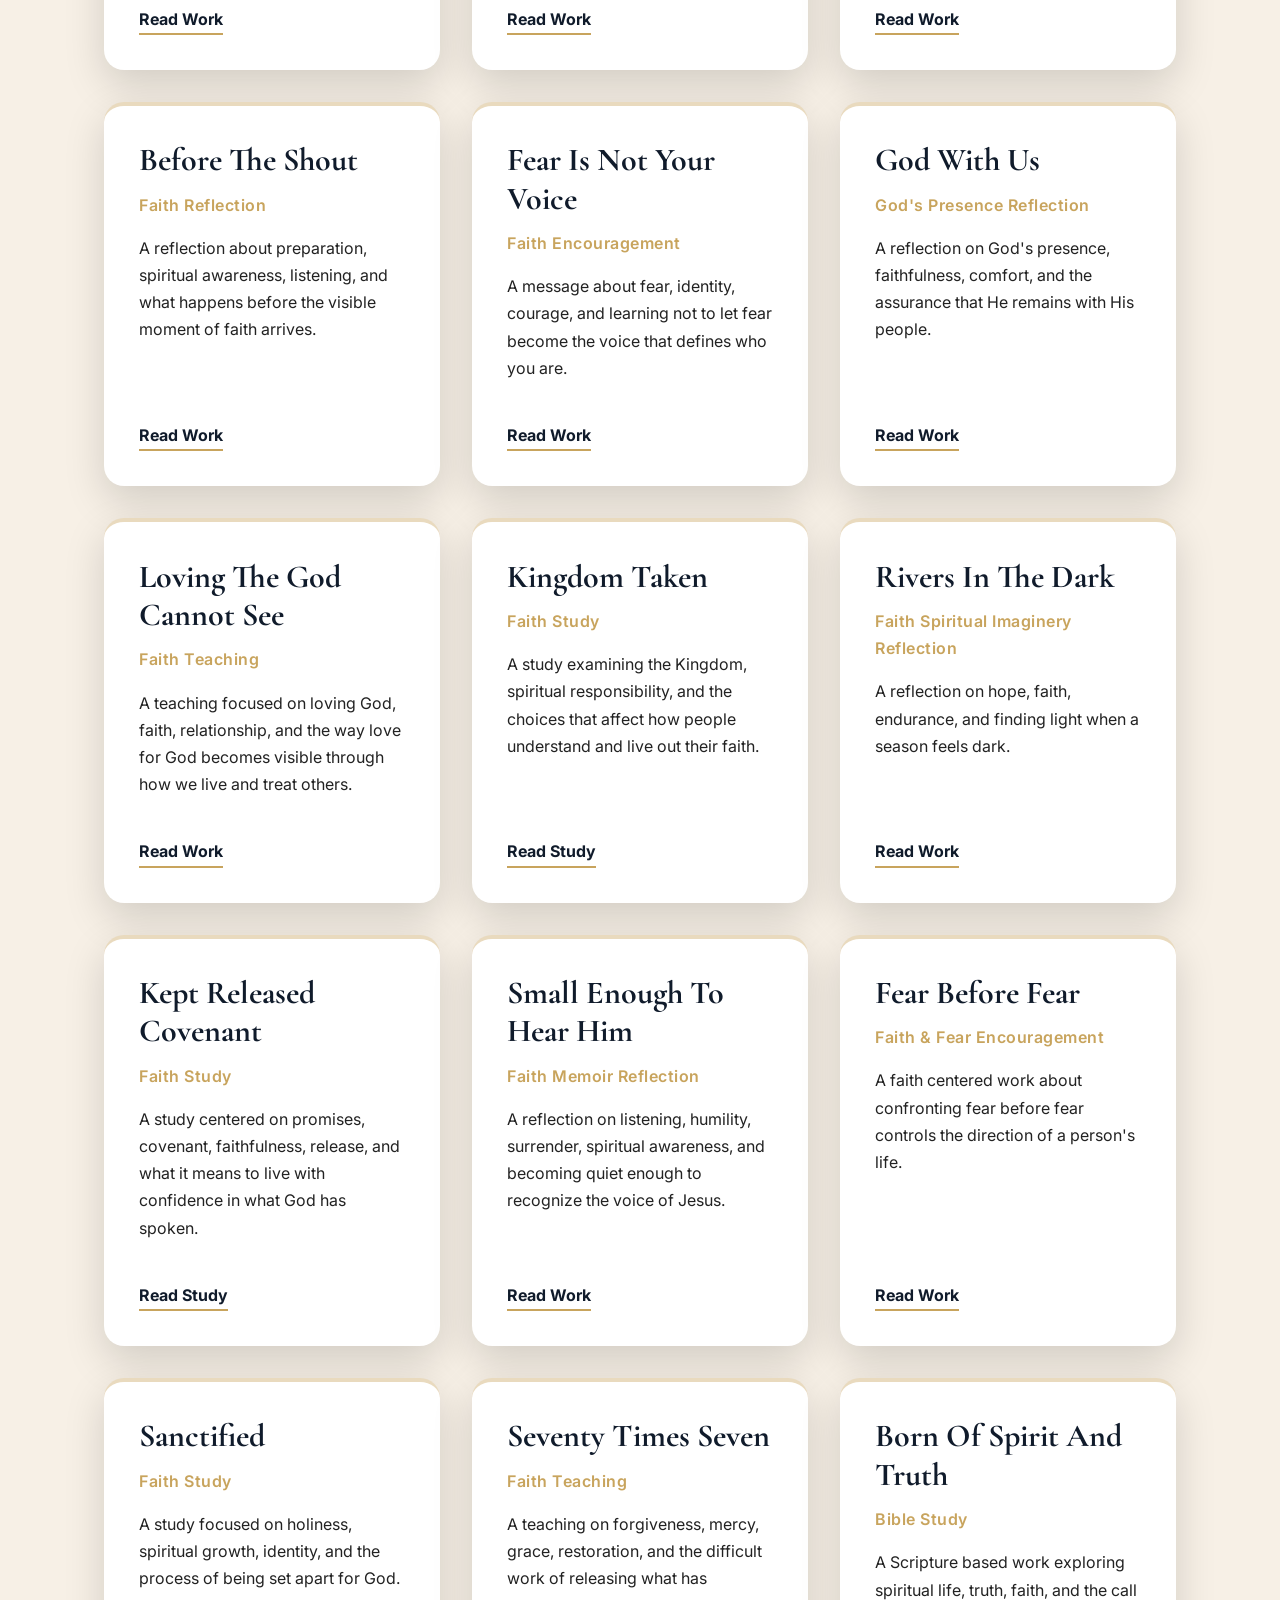
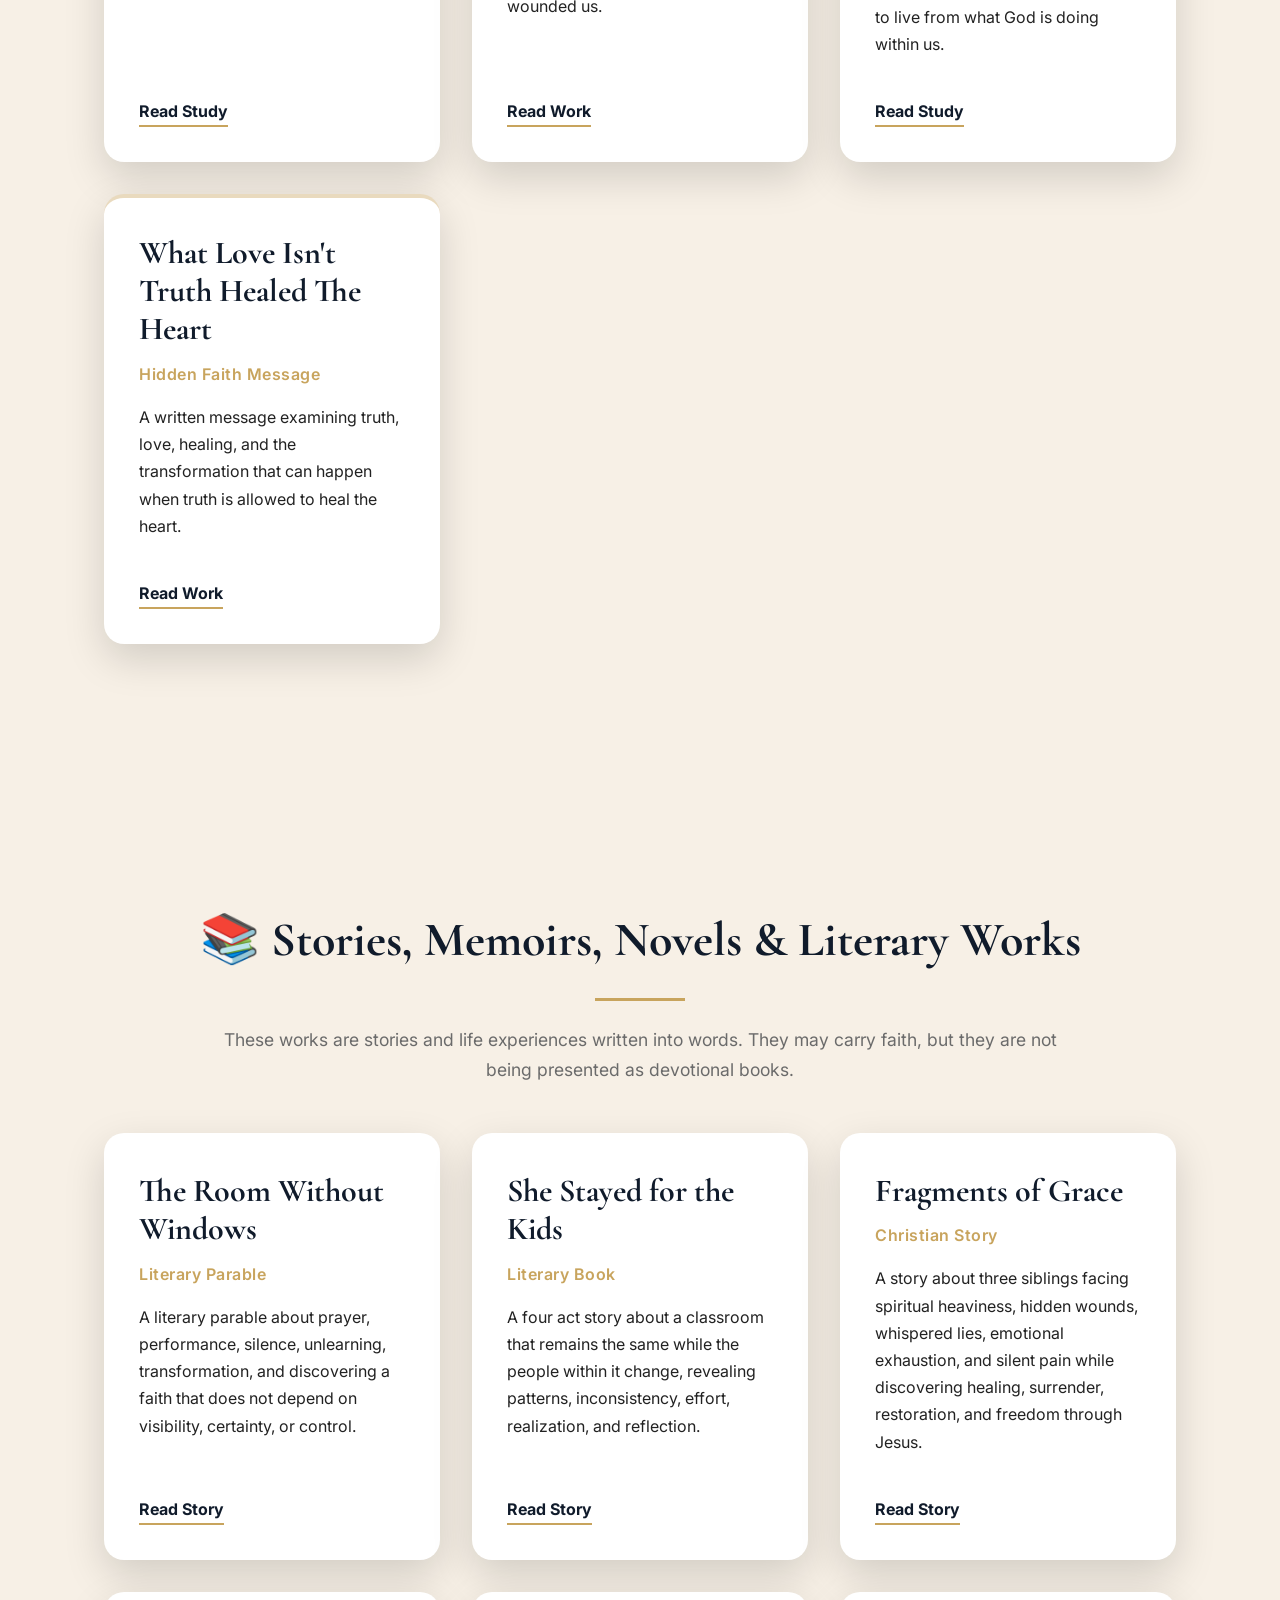
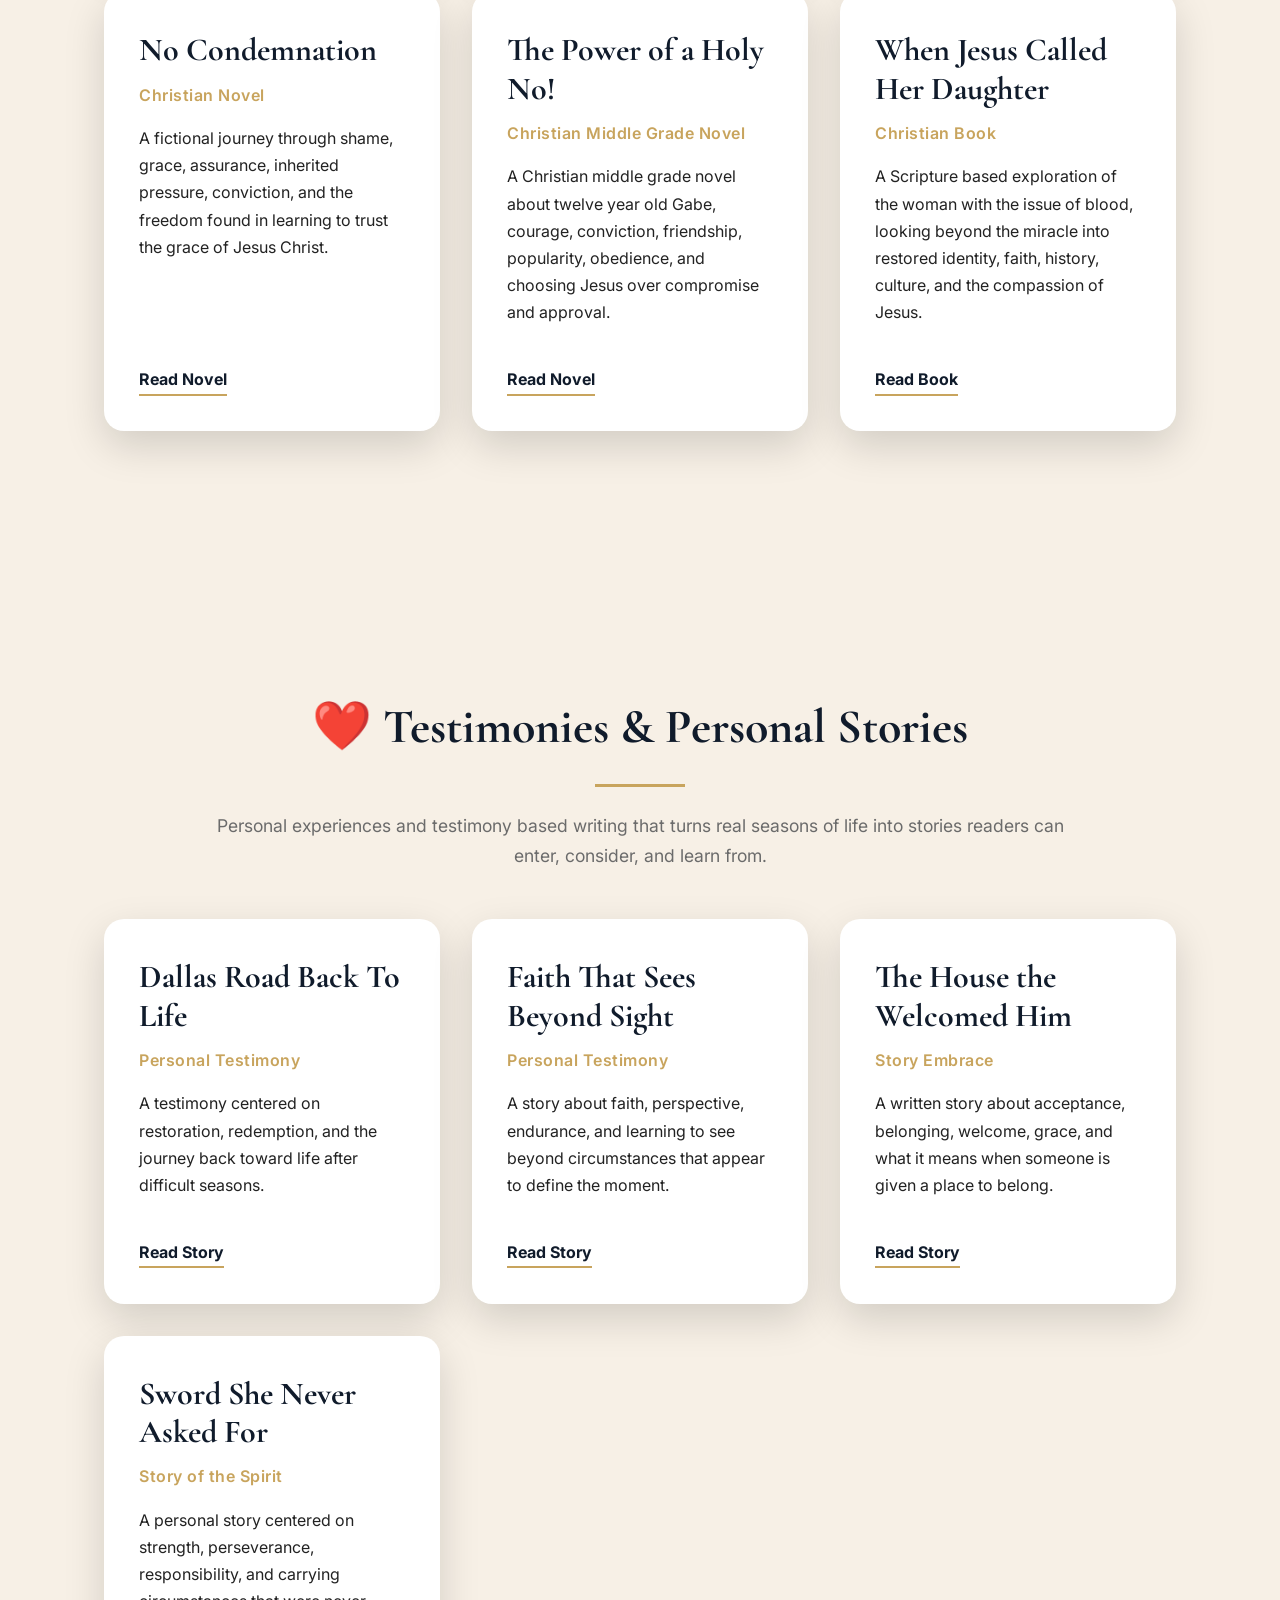
==== commit b1df0eb6: "Update index.html" ====
--- a/index.html
+++ b/index.html
@@ -72,10 +72,11 @@
 <h4 class="collection-title">❓ The Who Series</h4>
 <p class="series-description">Three connected books asking important questions about salvation, judgment, authority, truth, grace, and what it means to follow Jesus.</p>
 <div class="resource-grid">
-<article class="resource-card"><h4>Who Do You Call Savior?</h4><span>The Who Series</span><p>A book about salvation, redemption, forgiveness, grace, faith, and the hope found in Jesus Christ. It looks beyond labels and past failures to the Savior who still transforms lives.</p><a href="https://brad-hobbswd.github.io/who-do-you-call-savior/" target="_blank" rel="noopener noreferrer">Read Book</a></article>
+
 <article class="resource-card"><h4>Who Made You Judge?</h4><span>The Who Series</span><p>A biblical examination of judgment, discernment, forgiveness, accountability, humility, grace, restoration, and learning to reflect the heart of Jesus without abandoning truth.</p><a href="https://brad-hobbswd.github.io/who-made-you-judge/" target="_blank" rel="noopener noreferrer">Read Book</a></article>
 <article class="resource-card"><h4>Who Gave You Authority?</h4><span>The Who Series</span><p>A biblical examination of spiritual authority, servant leadership, humility, discernment, responsibility, and the lordship of Jesus Christ.</p><a href="https://brad-hobbswd.github.io/who-gave-you-authority/" target="_blank" rel="noopener noreferrer">Read Book</a></article>
 </div>
+<article class="resource-card"><h4>Who Do You Call Savior?</h4><span>The Who Series</span><p>A book about salvation, redemption, forgiveness, grace, faith, and the hope found in Jesus Christ. It looks beyond labels and past failures to the Savior who still transforms lives.</p><a href="https://brad-hobbswd.github.io/who-do-you-call-savior/" target="_blank" rel="noopener noreferrer">Read Book</a></article>
 
 <h4 class="collection-title">🌿 Bruise Reeds Series</h4>
 <p class="series-description">Written works examining the damage words and actions can cause, while calling readers toward holiness, truth, healing, and spiritual responsibility.</p>
@@ -109,6 +110,33 @@
 </p>
 
 <div class="resource-grid">
+
+<article class="resource-card">
+
+<h4>
+The Strength in Truth
+</h4>
+
+<span>
+Strength in Truth Series
+</span>
+
+<p>
+A ten chapter literary story following David through
+physical injuries, emotional wounds, family expectations,
+silence, friendship, mentorship, honesty, courage, and
+healing. The story explores what happens when truth is
+finally given room to speak and a person begins to face
+what has been carried for too long.
+</p>
+
+<a href="https://brad-hobbswd.github.io/strength-of-the-truth/"
+target="_blank"
+rel="noopener noreferrer">
+Read Story
+</a>
+
+</article>
 
 <article class="resource-card">
 
@@ -138,32 +166,7 @@
 </article>
 
 
-<article class="resource-card">
-
-<h4>
-The Strength in Truth
-</h4>
-
-<span>
-Strength in Truth Series
-</span>
-
-<p>
-A ten chapter literary story following David through
-physical injuries, emotional wounds, family expectations,
-silence, friendship, mentorship, honesty, courage, and
-healing. The story explores what happens when truth is
-finally given room to speak and a person begins to face
-what has been carried for too long.
-</p>
-
-<a href="https://brad-hobbswd.github.io/strength-of-the-truth/"
-target="_blank"
-rel="noopener noreferrer">
-Read Story
-</a>
-
-</article>
+
 
 </div>
 
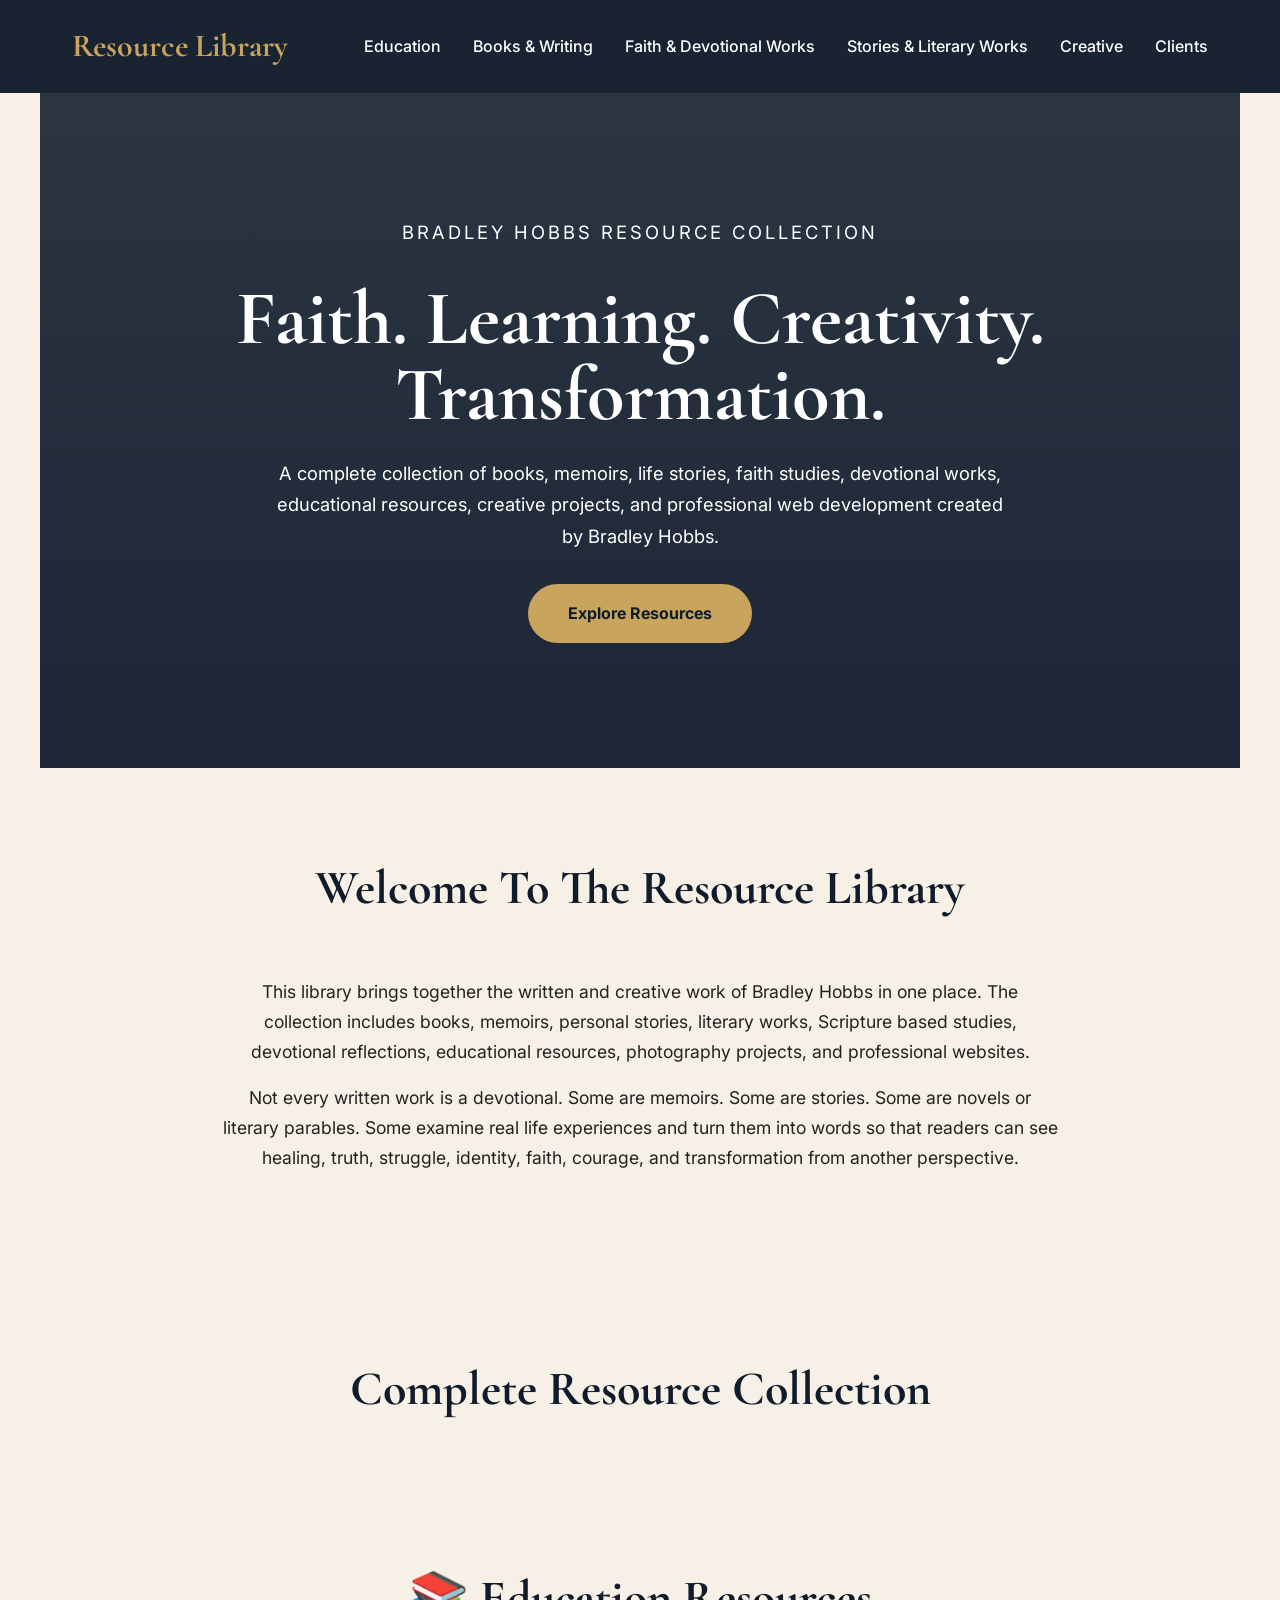
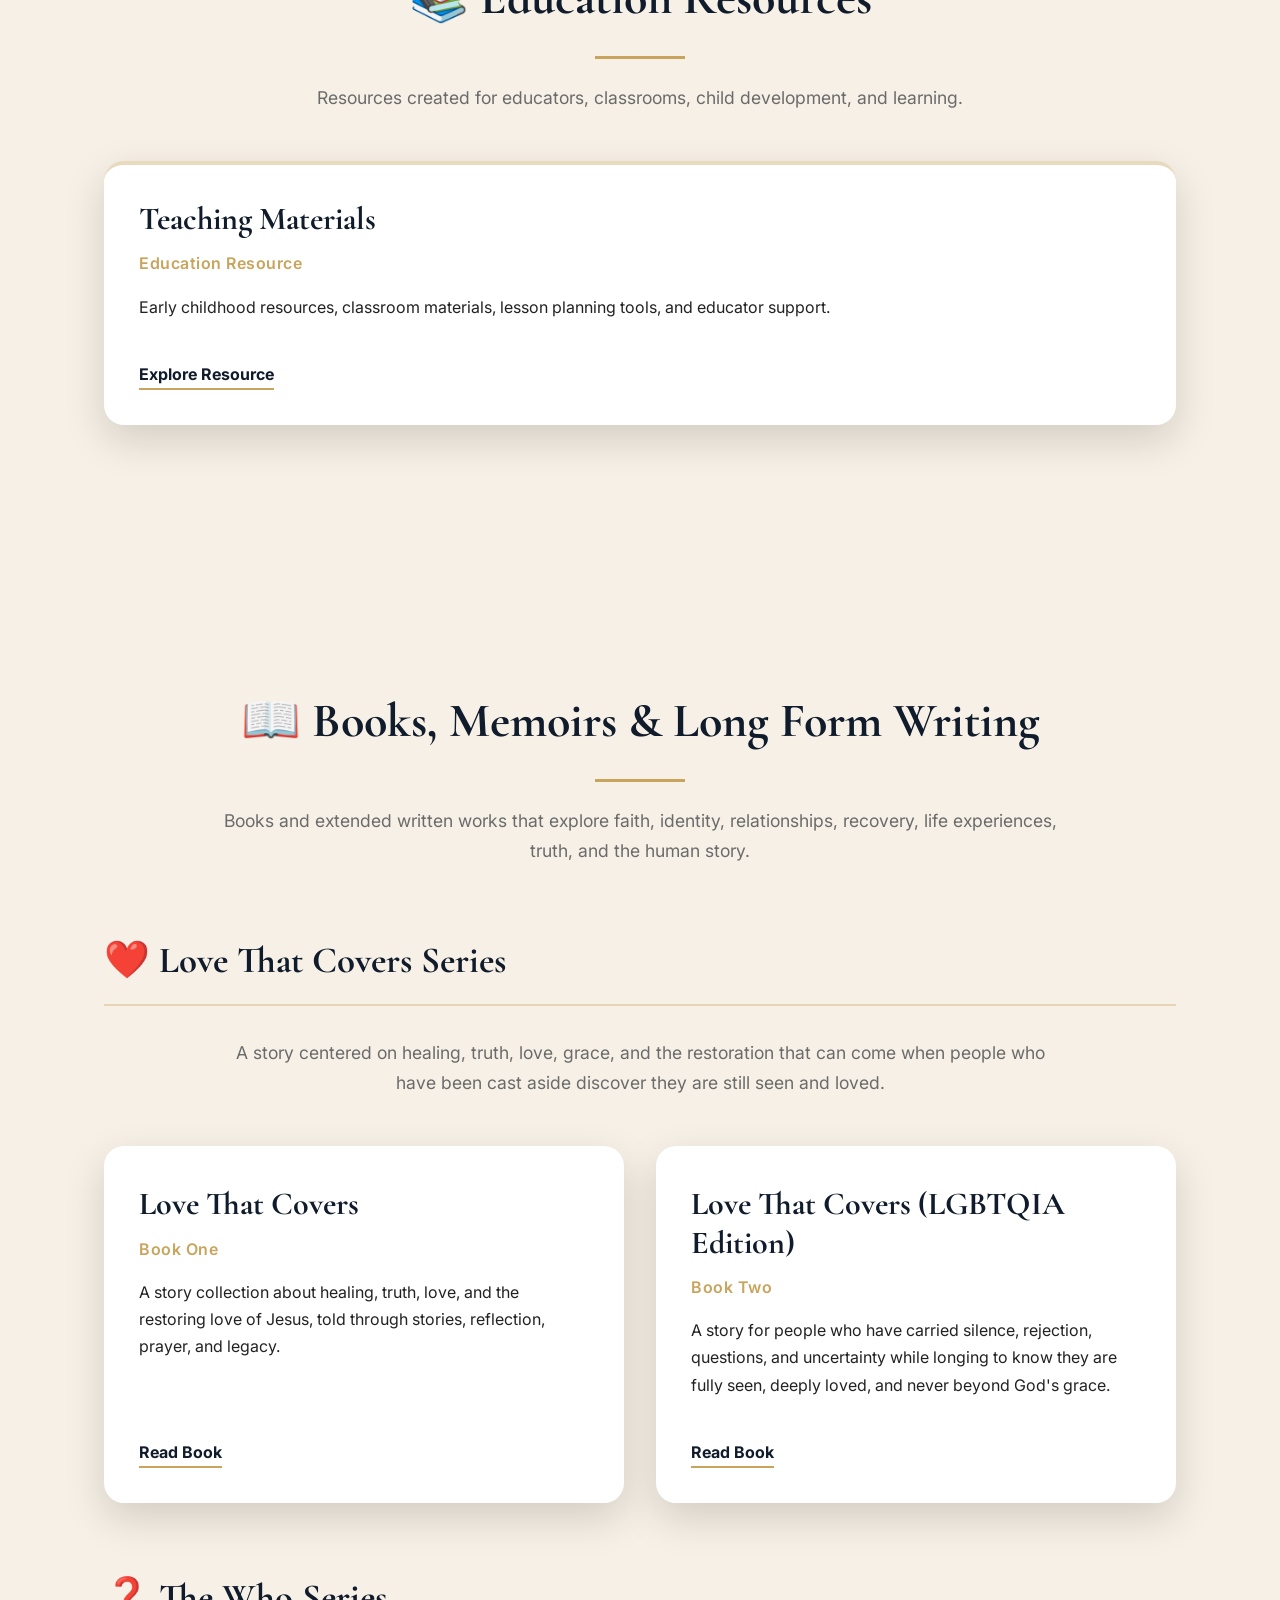
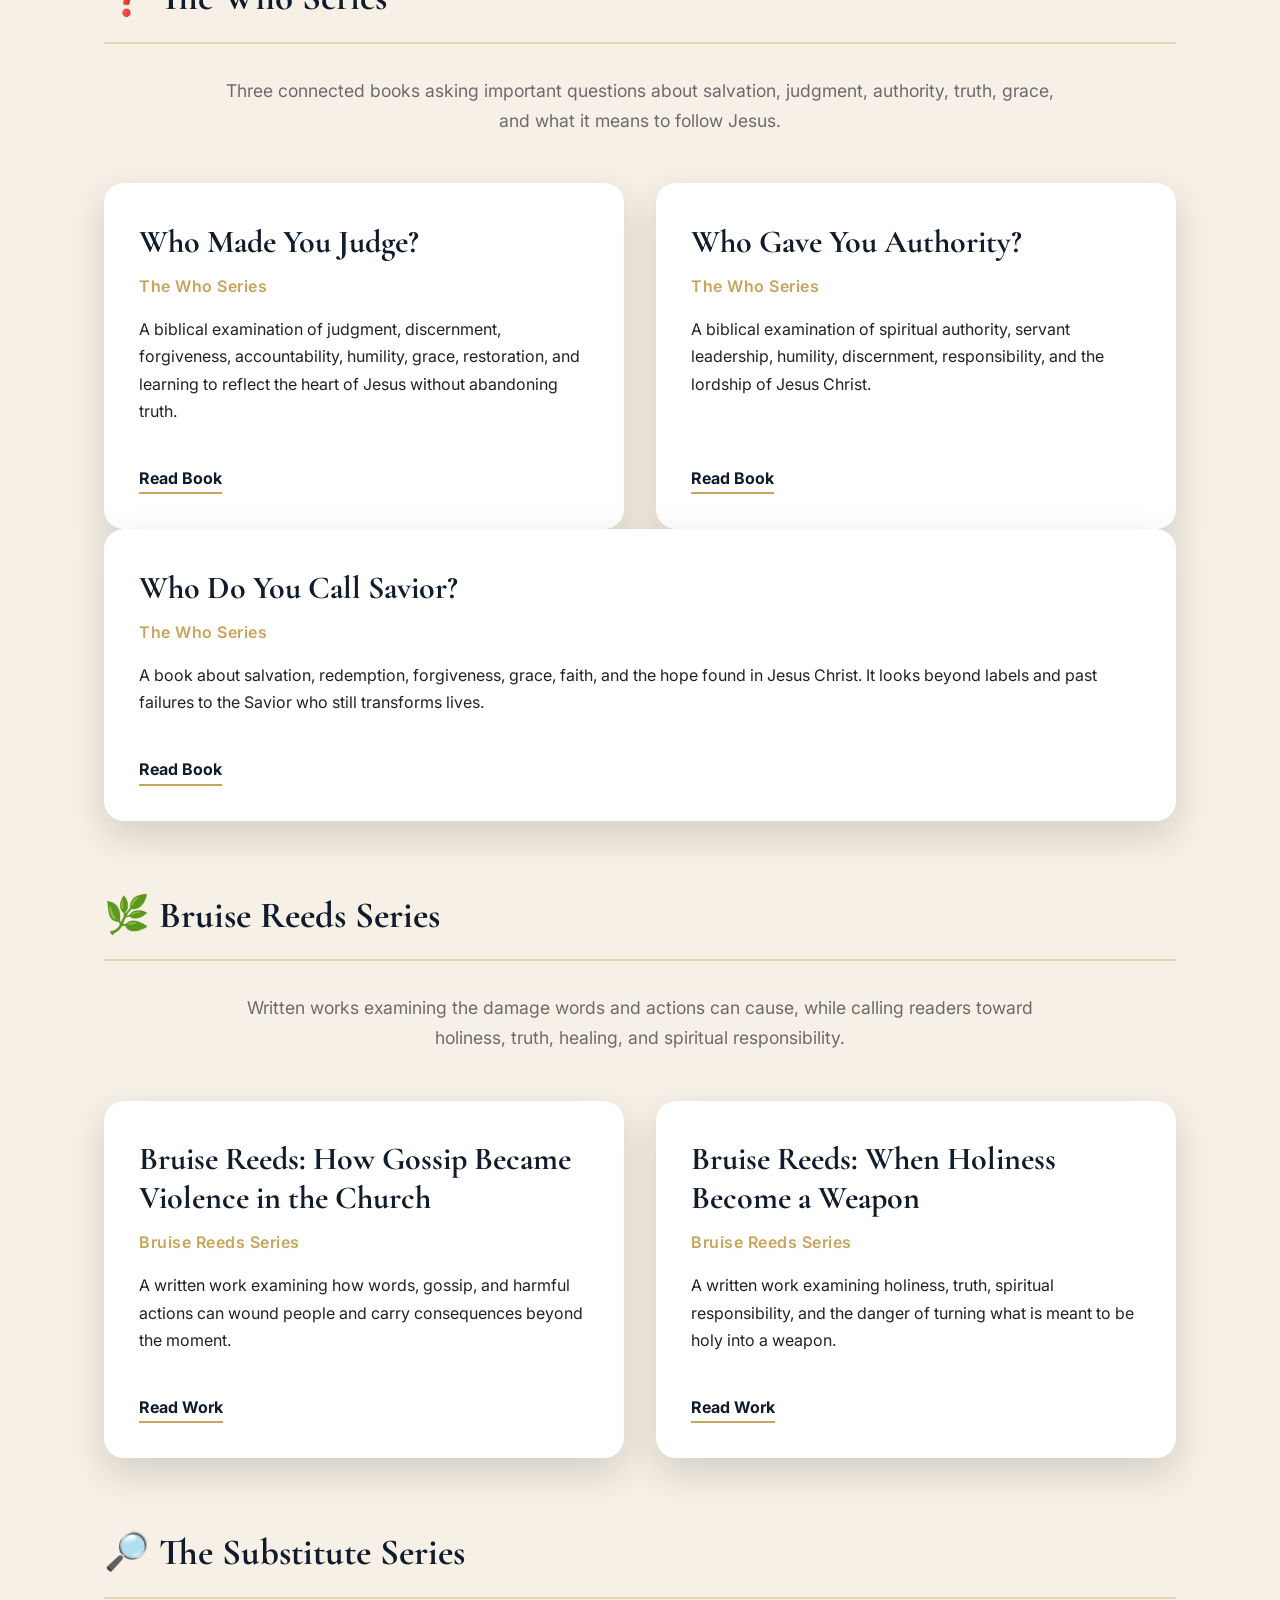
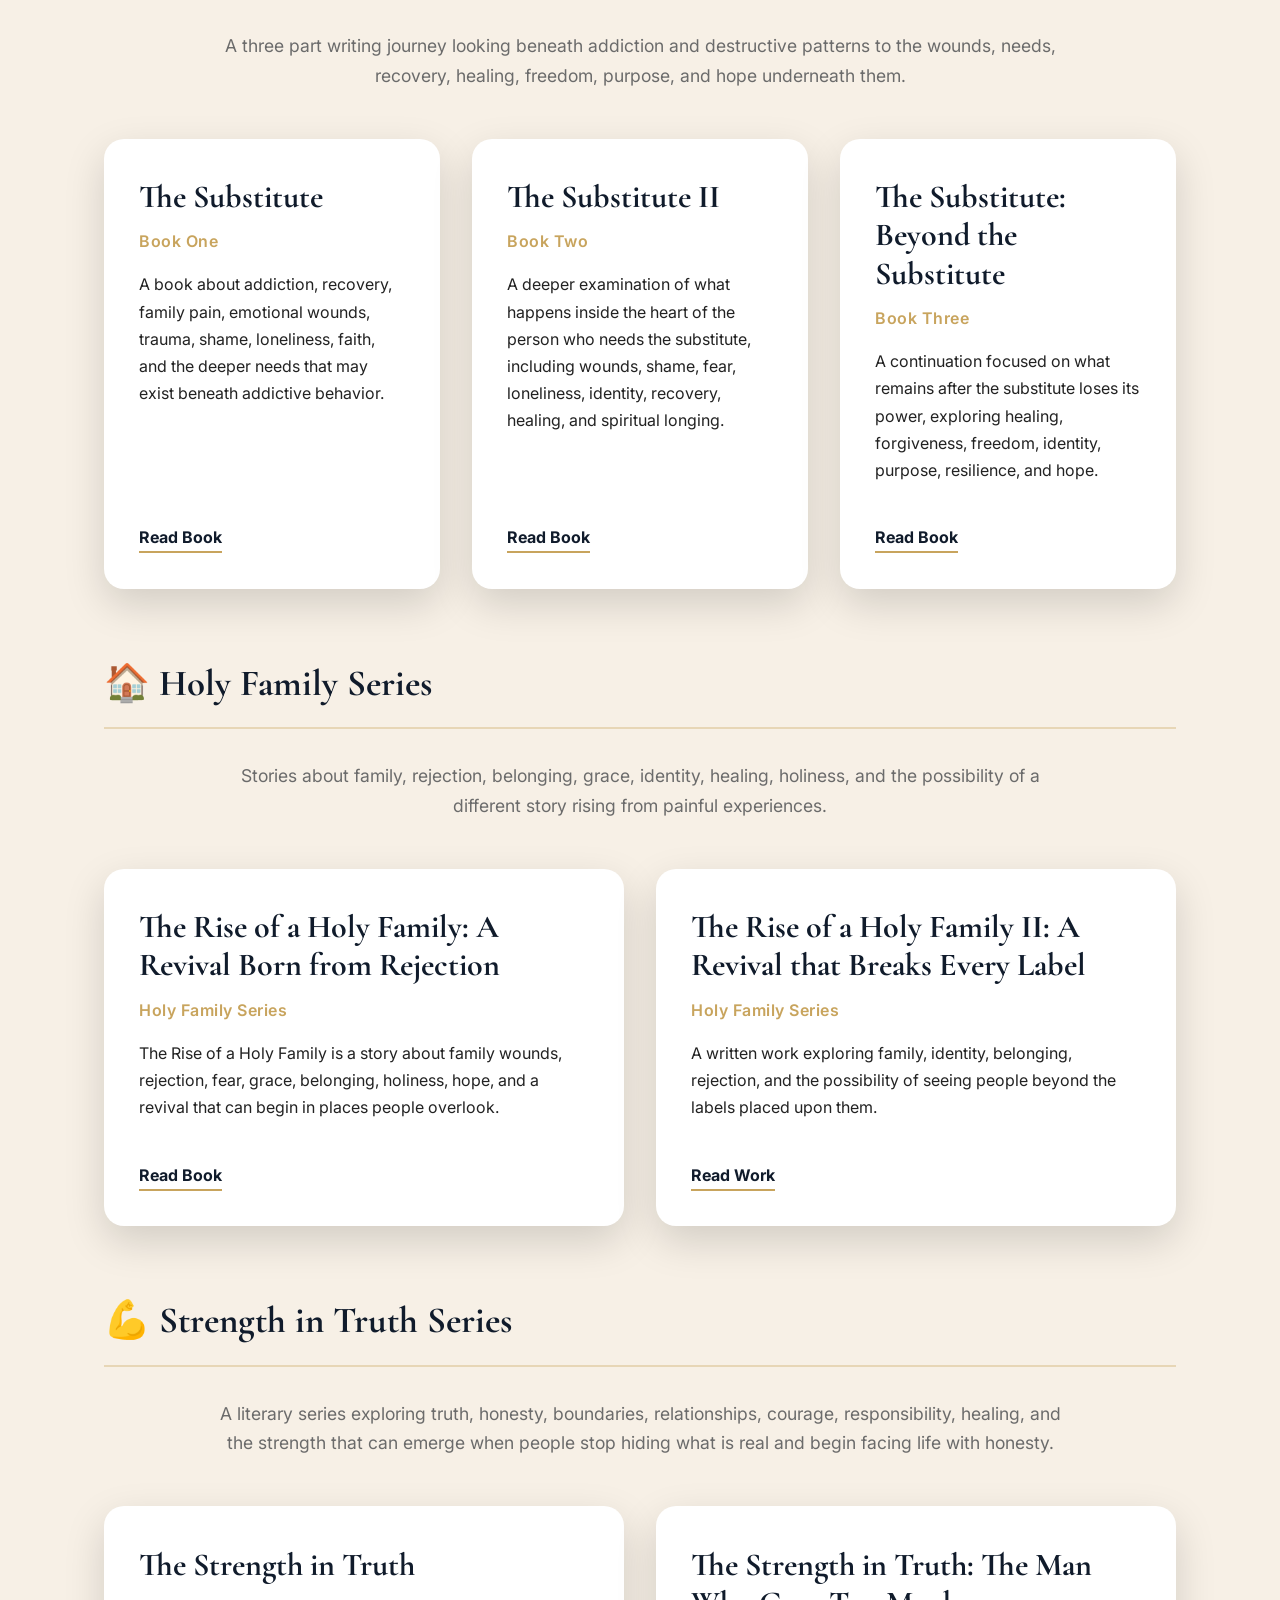
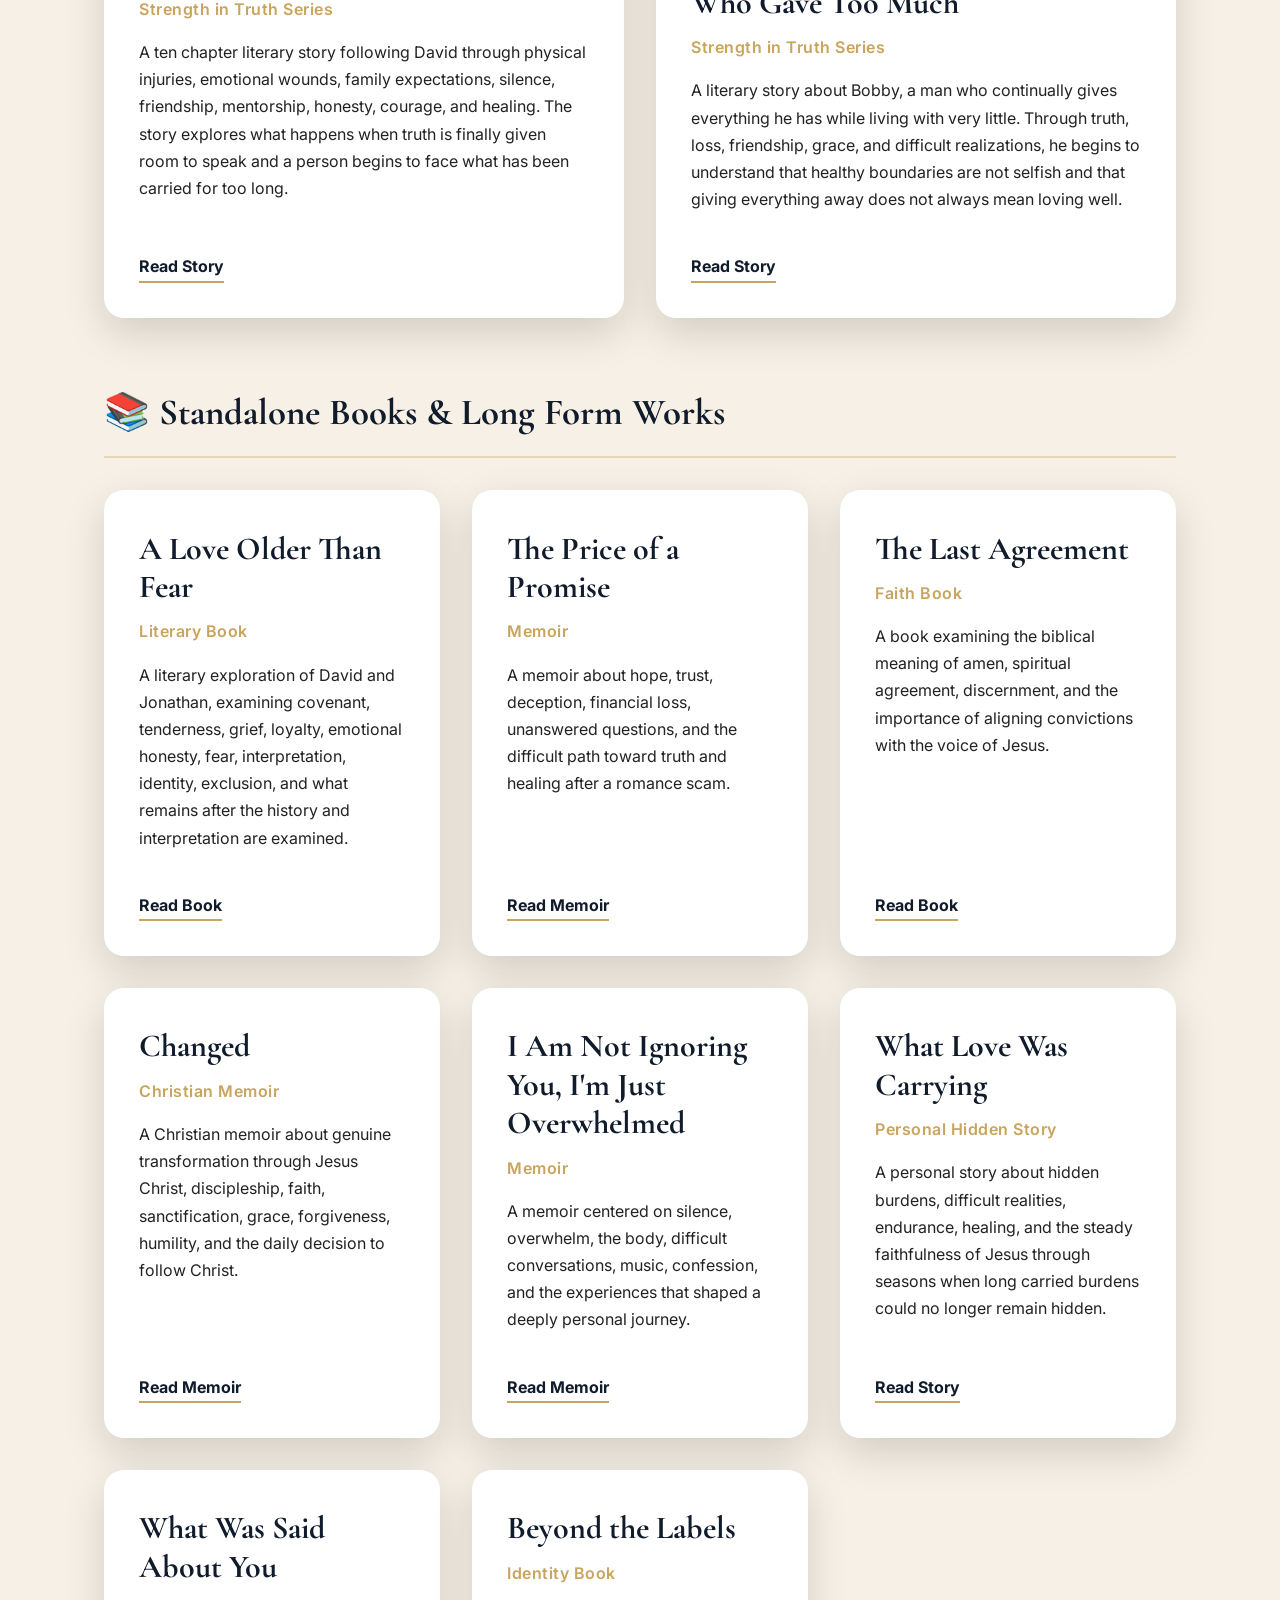
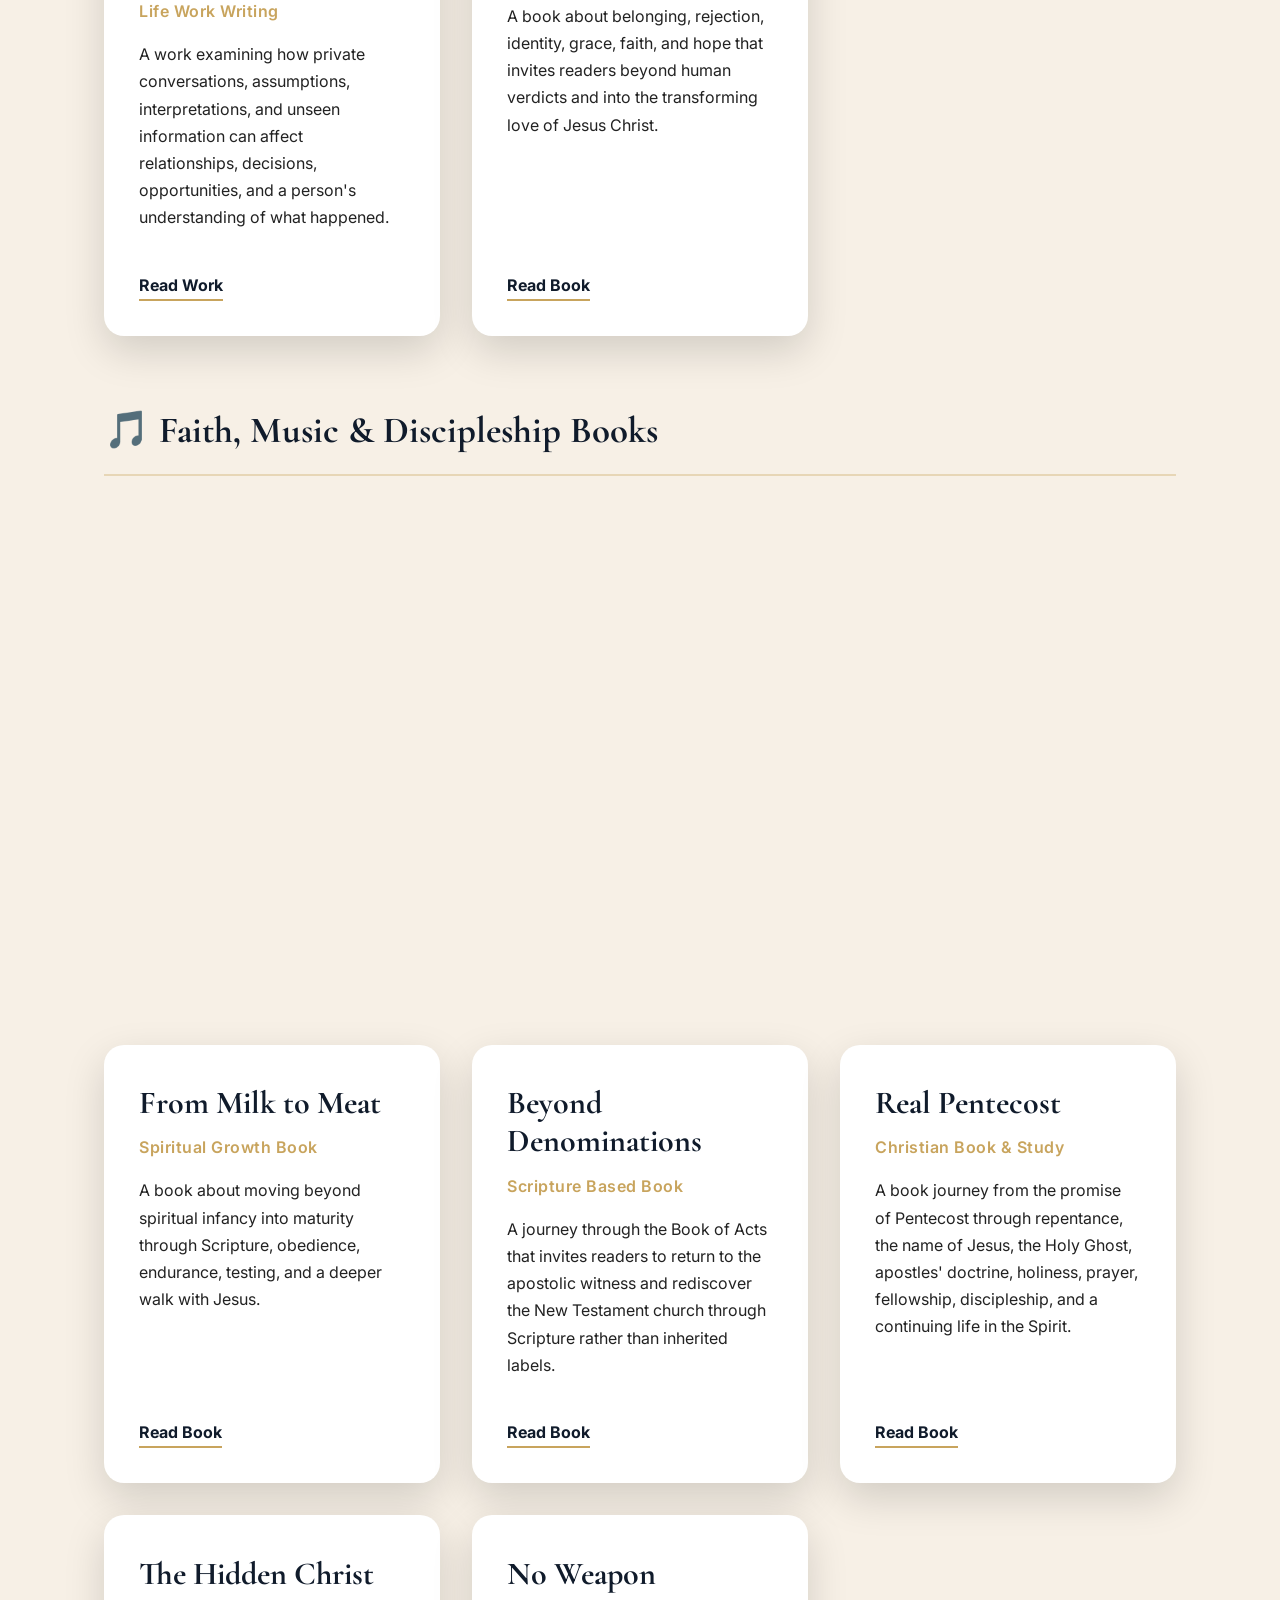
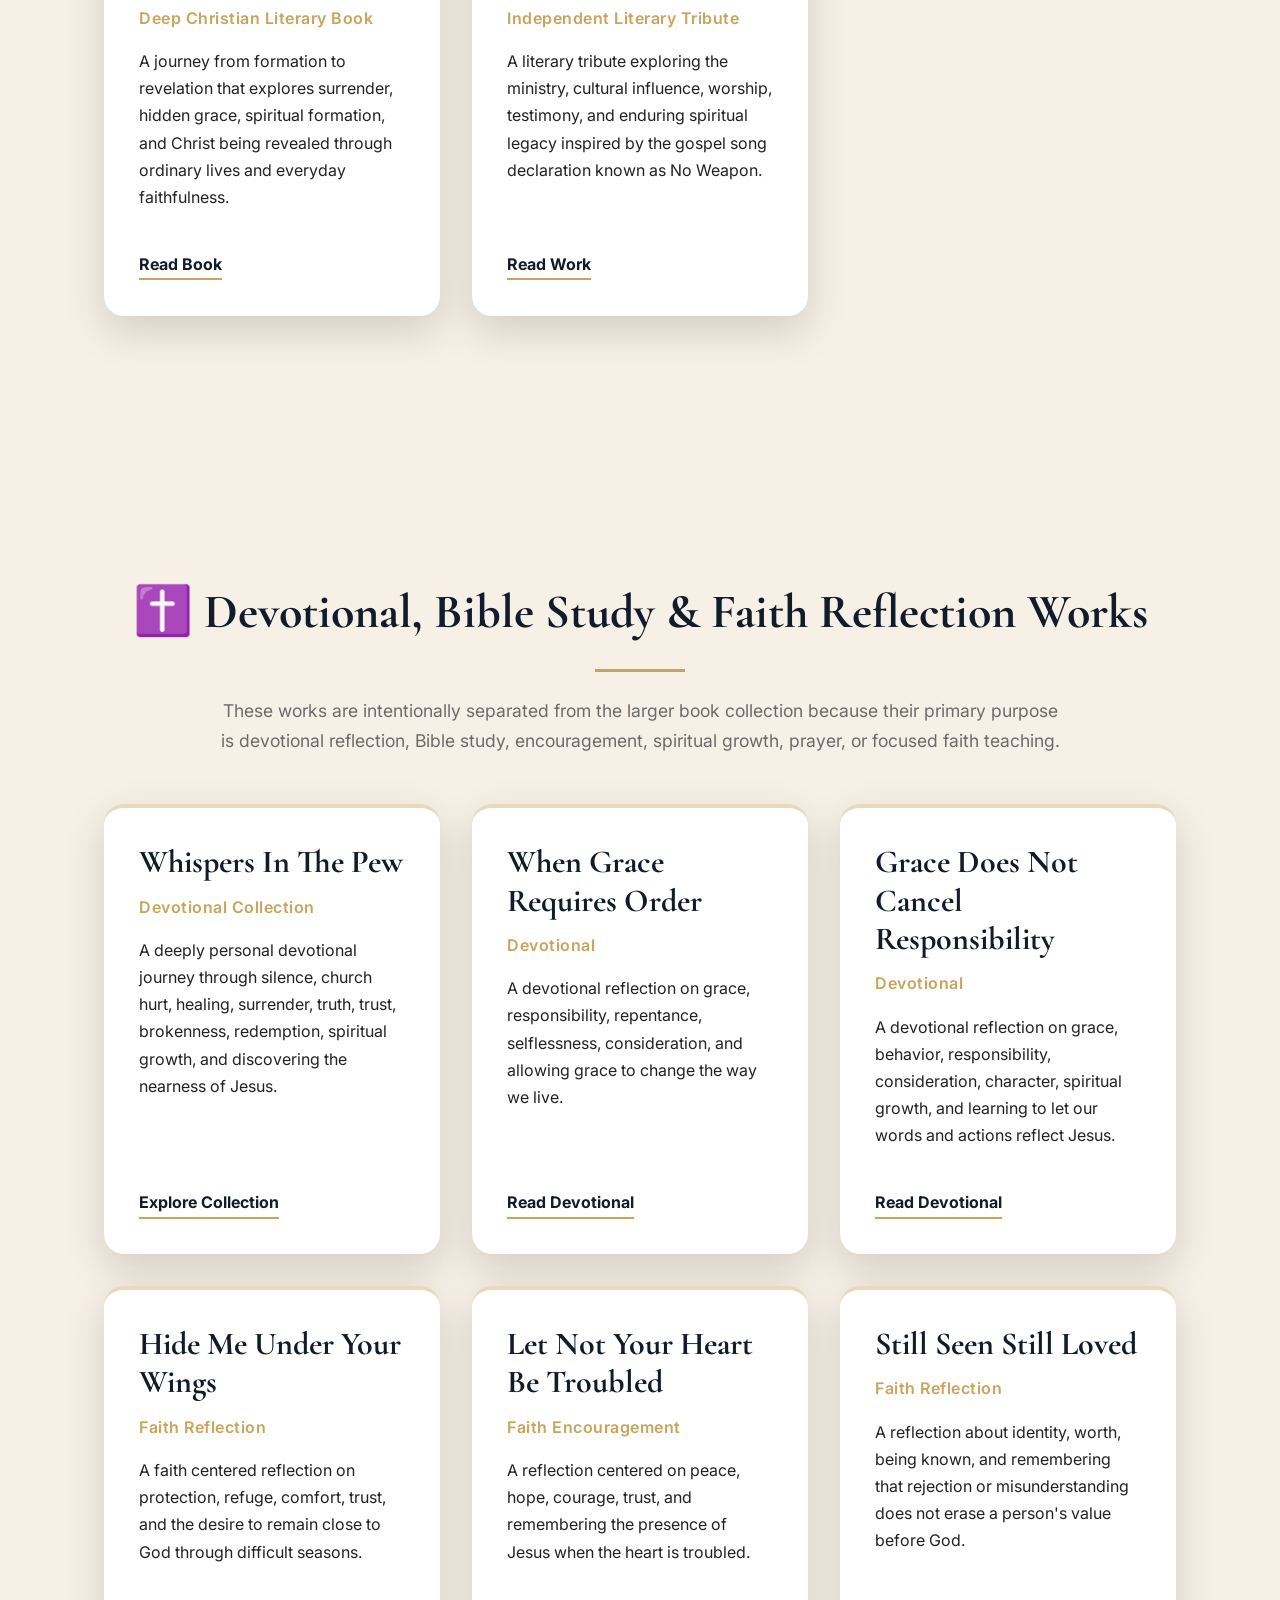
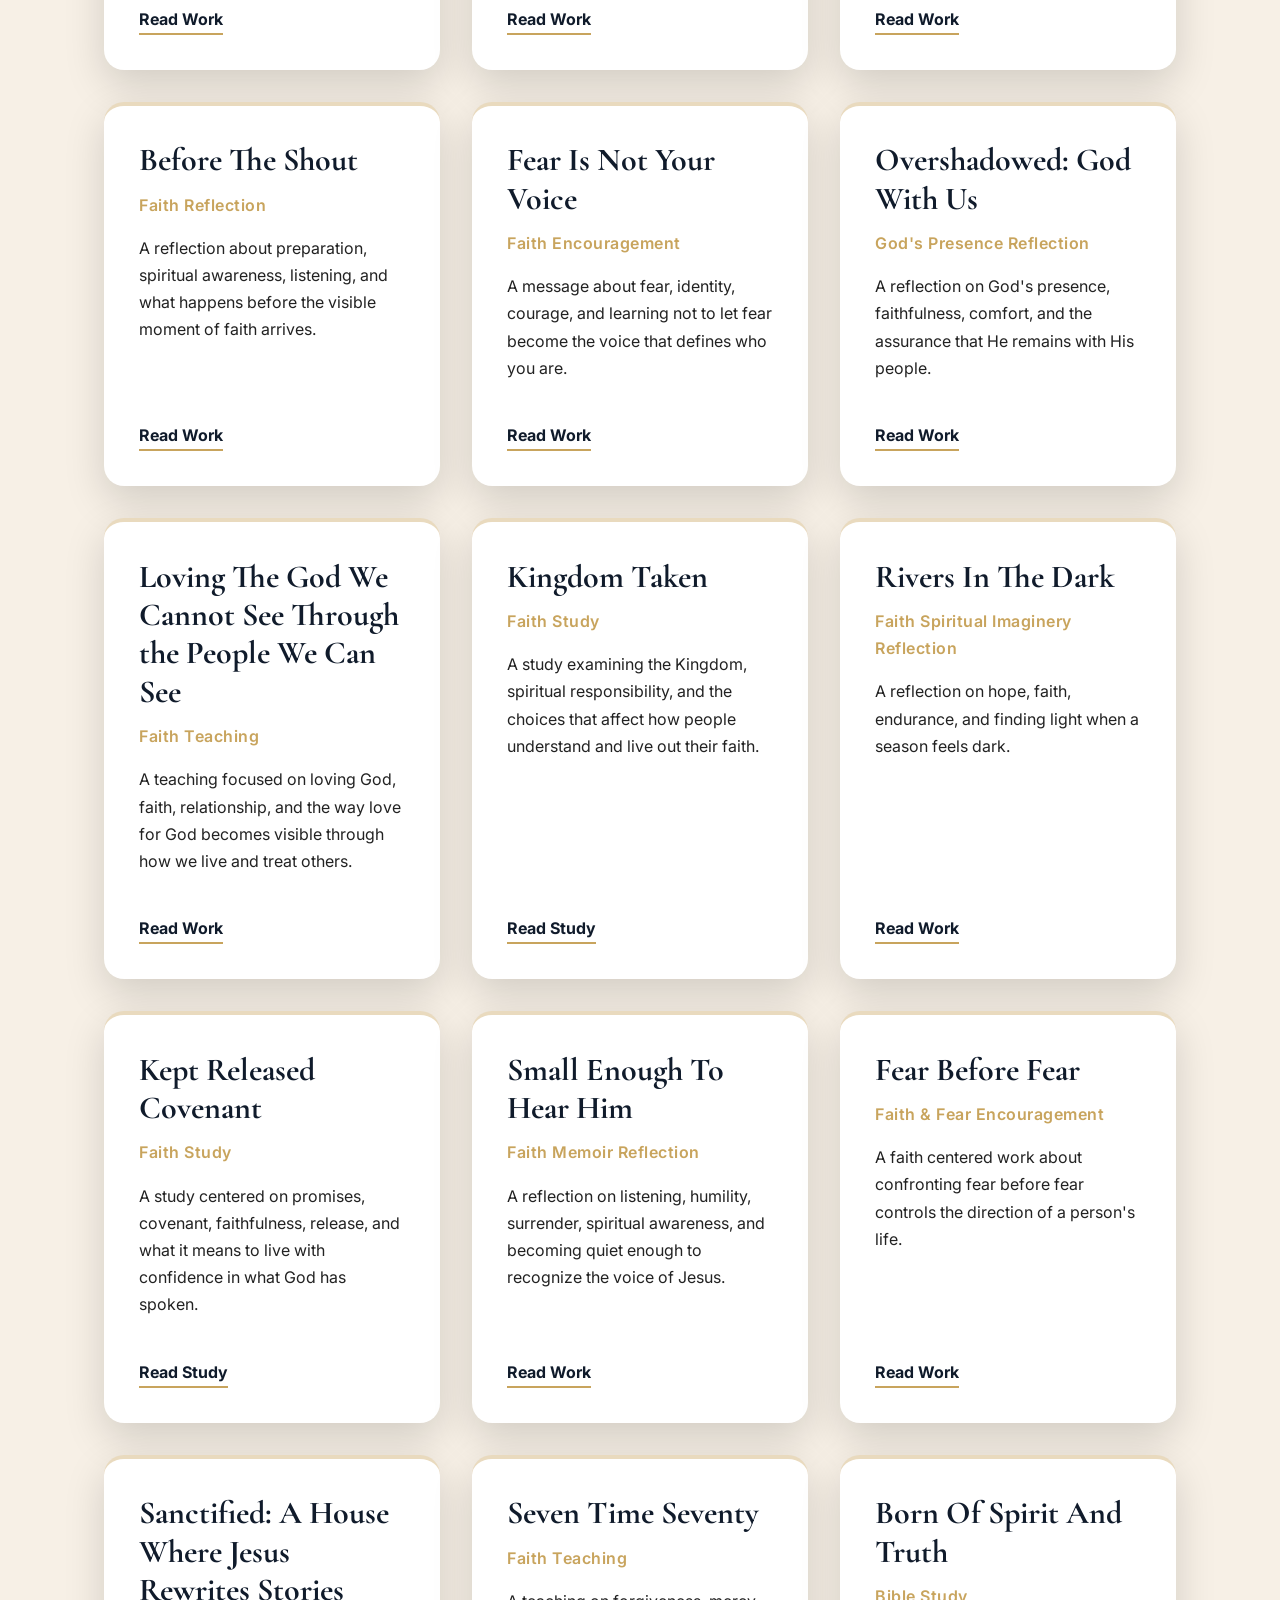
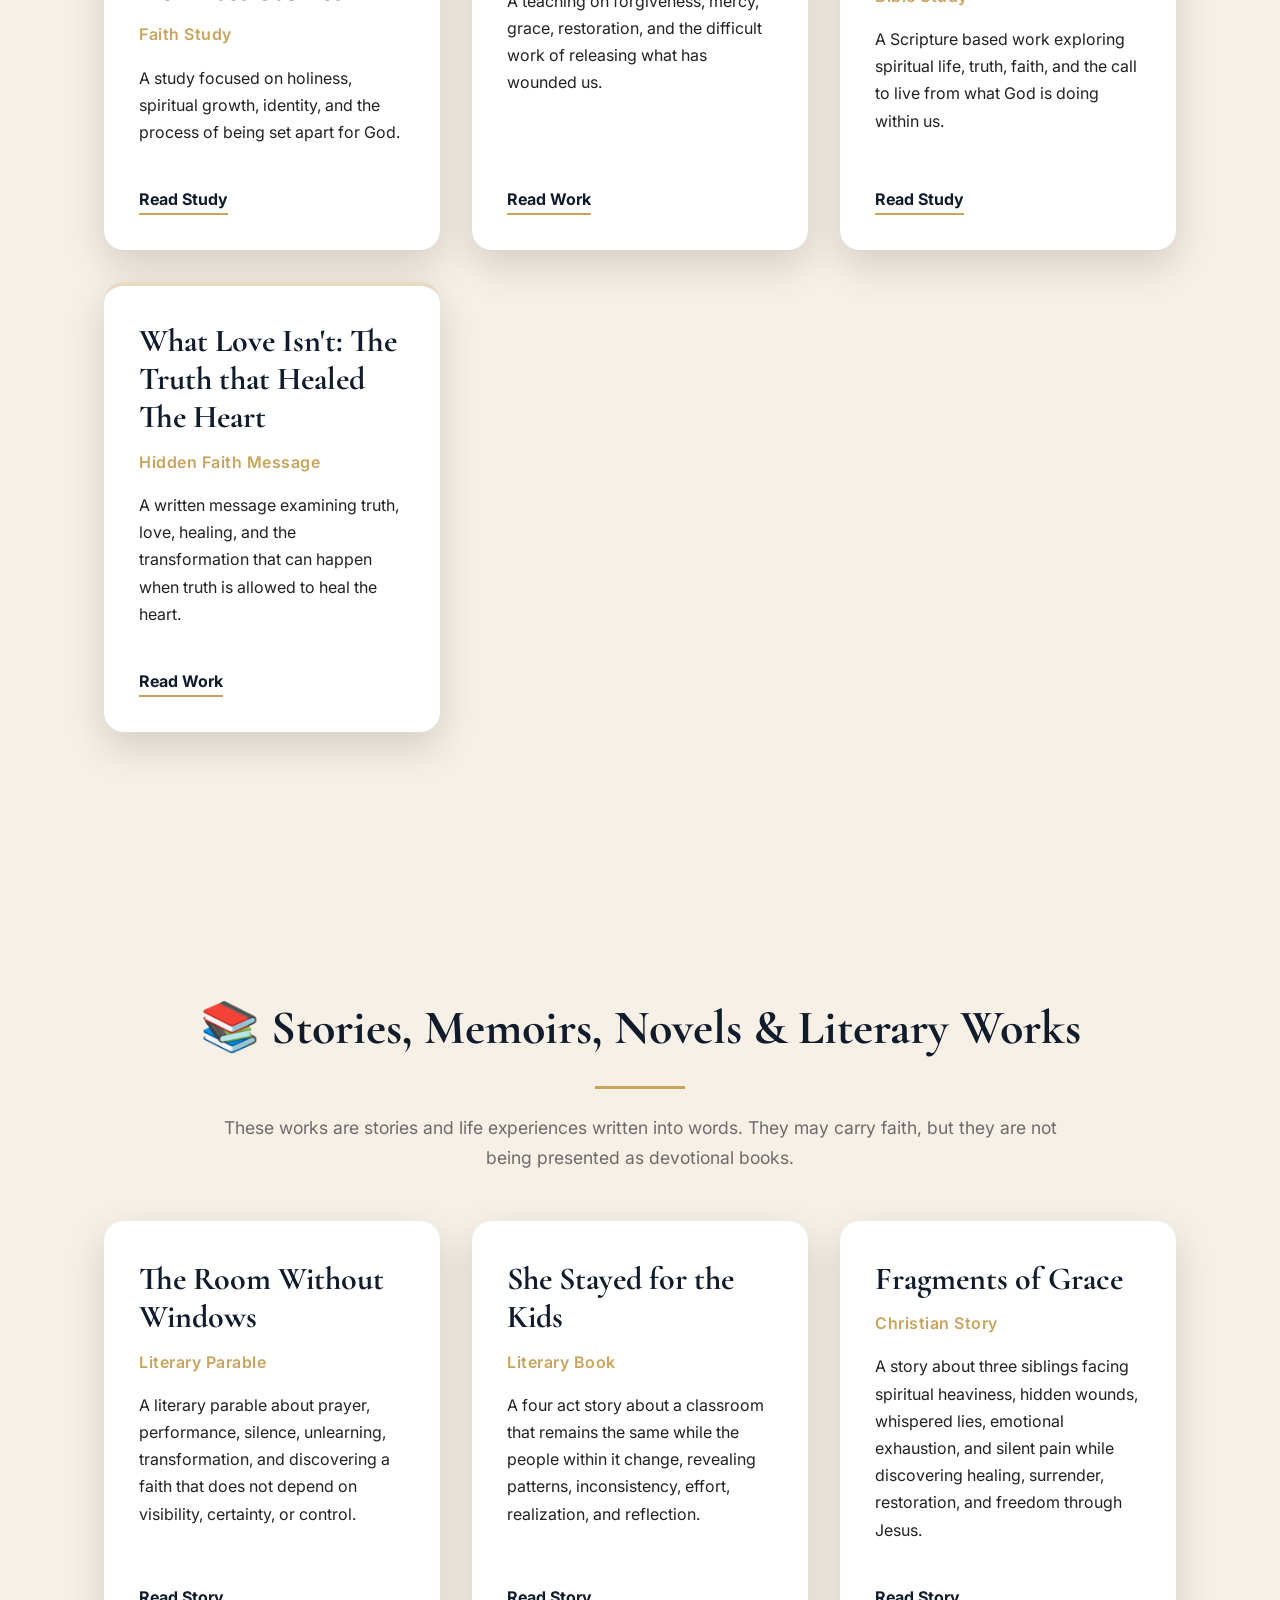
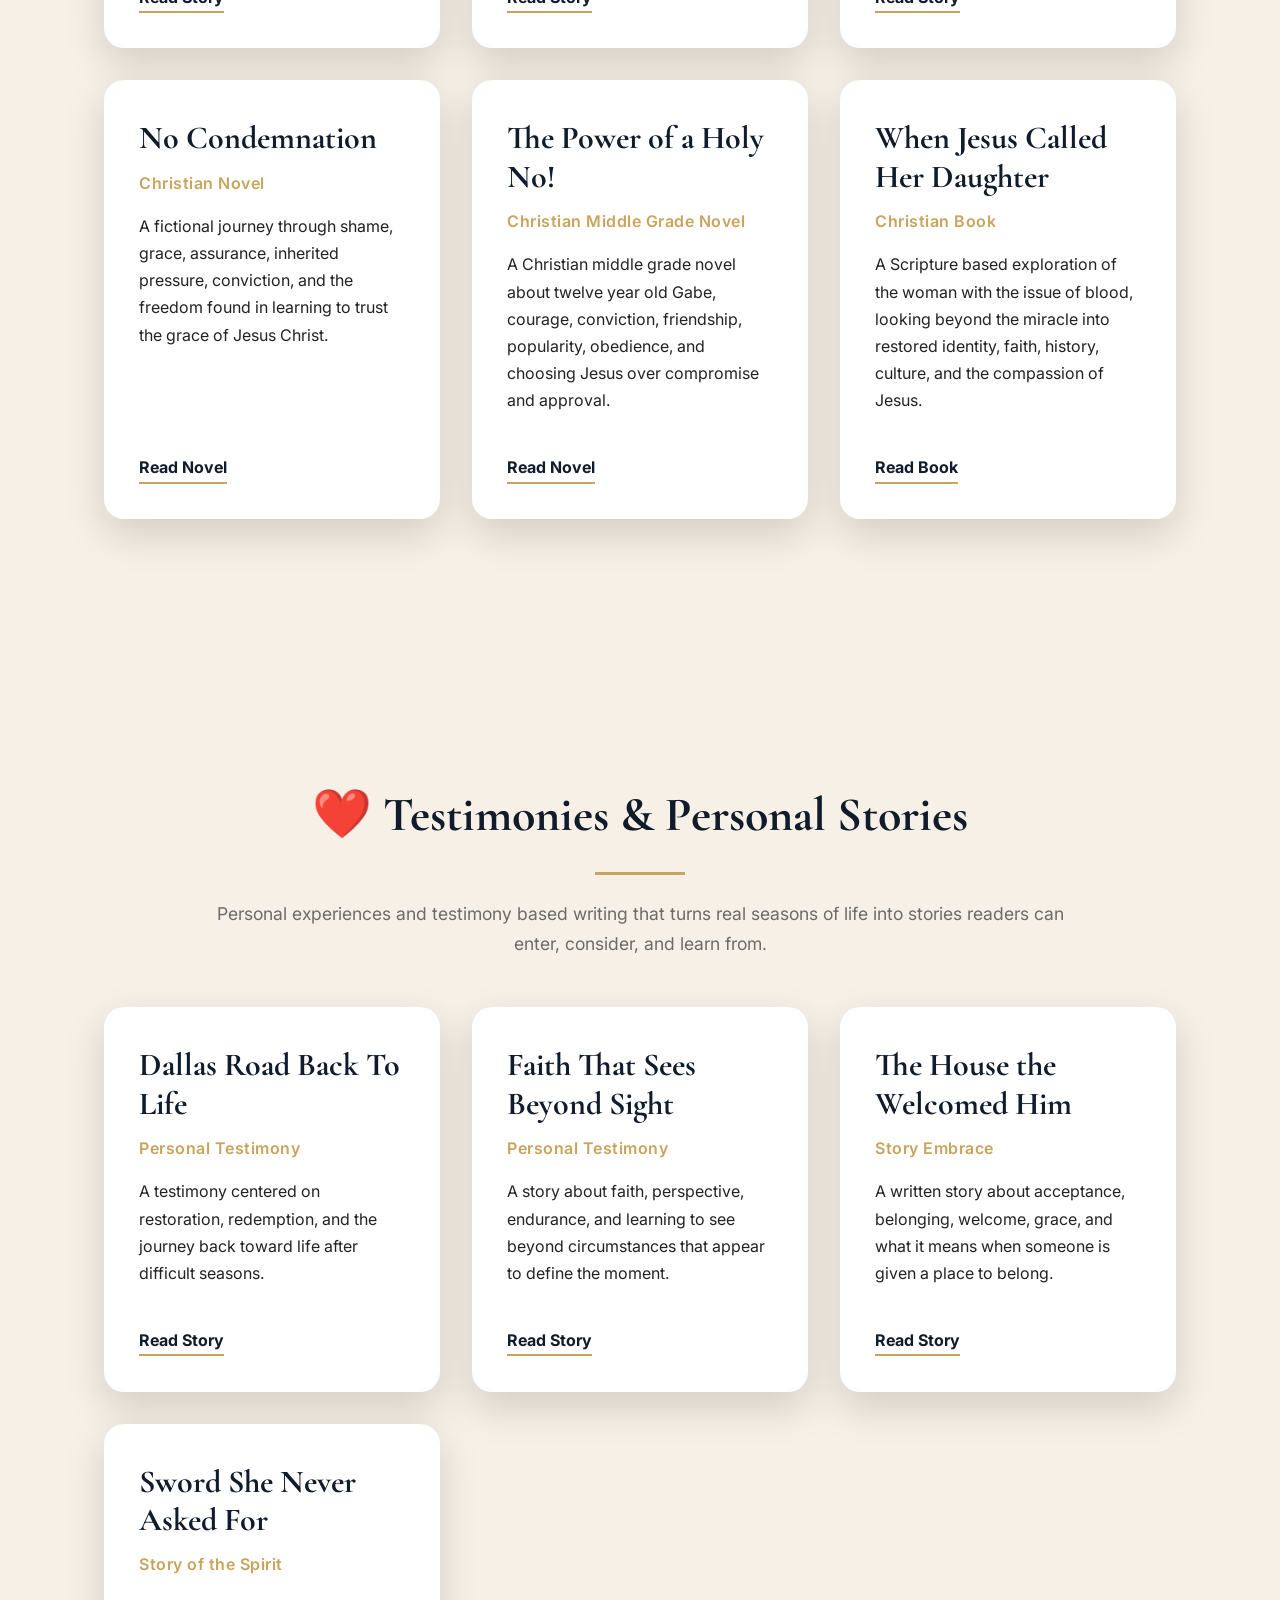
==== commit 545049dd: "Update index.html" ====
--- a/index.html
+++ b/index.html
@@ -207,18 +207,18 @@
 <article class="resource-card"><h4>Still Seen Still Loved</h4><span>Faith Reflection</span><p>A reflection about identity, worth, being known, and remembering that rejection or misunderstanding does not erase a person's value before God.</p><a href="https://brad-hobbswd.github.io/stillseen-still-loved/" target="_blank" rel="noopener noreferrer">Read Work</a></article>
 <article class="resource-card"><h4>Before The Shout</h4><span>Faith Reflection</span><p>A reflection about preparation, spiritual awareness, listening, and what happens before the visible moment of faith arrives.</p><a href="https://brad-hobbswd.github.io/before-the-shout/" target="_blank" rel="noopener noreferrer">Read Work</a></article>
 <article class="resource-card"><h4>Fear Is Not Your Voice</h4><span>Faith Encouragement</span><p>A message about fear, identity, courage, and learning not to let fear become the voice that defines who you are.</p><a href="https://brad-hobbswd.github.io/fear-is-not-your-voice/" target="_blank" rel="noopener noreferrer">Read Work</a></article>
-<article class="resource-card"><h4>God With Us</h4><span>God's Presence Reflection</span><p>A reflection on God's presence, faithfulness, comfort, and the assurance that He remains with His people.</p><a href="https://brad-hobbswd.github.io/god-with-us/" target="_blank" rel="noopener noreferrer">Read Work</a></article>
-<article class="resource-card"><h4>Loving The God Cannot See</h4><span>Faith Teaching</span><p>A teaching focused on loving God, faith, relationship, and the way love for God becomes visible through how we live and treat others.</p><a href="https://brad-hobbswd.github.io/Loving-the-God-Cannot-See/" target="_blank" rel="noopener noreferrer">Read Work</a></article>
+<article class="resource-card"><h4>Overshadowed: God With Us</h4><span>God's Presence Reflection</span><p>A reflection on God's presence, faithfulness, comfort, and the assurance that He remains with His people.</p><a href="https://brad-hobbswd.github.io/god-with-us/" target="_blank" rel="noopener noreferrer">Read Work</a></article>
+<article class="resource-card"><h4>Loving The God We Cannot See Through the People We Can See</h4><span>Faith Teaching</span><p>A teaching focused on loving God, faith, relationship, and the way love for God becomes visible through how we live and treat others.</p><a href="https://brad-hobbswd.github.io/Loving-the-God-Cannot-See/" target="_blank" rel="noopener noreferrer">Read Work</a></article>
 <article class="resource-card"><h4>Kingdom Taken</h4><span>Faith Study</span><p>A study examining the Kingdom, spiritual responsibility, and the choices that affect how people understand and live out their faith.</p><a href="https://brad-hobbswd.github.io/kingdom-taken/" target="_blank" rel="noopener noreferrer">Read Study</a></article>
 <article class="resource-card"><h4>Rivers In The Dark</h4><span>Faith Spiritual Imaginery Reflection</span><p>A reflection on hope, faith, endurance, and finding light when a season feels dark.</p><a href="https://brad-hobbswd.github.io/rivers-in-the-dark/" target="_blank" rel="noopener noreferrer">Read Work</a></article>
 <article class="resource-card"><h4>Kept Released Covenant</h4><span>Faith Study</span><p>A study centered on promises, covenant, faithfulness, release, and what it means to live with confidence in what God has spoken.</p><a href="https://brad-hobbswd.github.io/kept-released-covenant/" target="_blank" rel="noopener noreferrer">Read Study</a></article>
 <article class="resource-card"><h4>Small Enough To Hear Him</h4><span>Faith Memoir Reflection</span><p>A reflection on listening, humility, surrender, spiritual awareness, and becoming quiet enough to recognize the voice of Jesus.</p><a href="https://brad-hobbswd.github.io/small-enough-to-hear-him/" target="_blank" rel="noopener noreferrer">Read Work</a></article>
 <article class="resource-card"><h4>Fear Before Fear</h4><span>Faith & Fear Encouragement</span><p>A faith centered work about confronting fear before fear controls the direction of a person's life.</p><a href="https://brad-hobbswd.github.io/fearb4fear/" target="_blank" rel="noopener noreferrer">Read Work</a></article>
-<article class="resource-card"><h4>Sanctified</h4><span>Faith Study</span><p>A study focused on holiness, spiritual growth, identity, and the process of being set apart for God.</p><a href="https://brad-hobbswd.github.io/sanctified/" target="_blank" rel="noopener noreferrer">Read Study</a></article>
-<article class="resource-card"><h4>Seventy Times Seven</h4><span>Faith Teaching</span><p>A teaching on forgiveness, mercy, grace, restoration, and the difficult work of releasing what has wounded us.</p><a href="https://brad-hobbswd.github.io/seventy-times-seven/" target="_blank" rel="noopener noreferrer">Read Work</a></article>
+<article class="resource-card"><h4>Sanctified: A House Where Jesus Rewrites Stories</h4><span>Faith Study</span><p>A study focused on holiness, spiritual growth, identity, and the process of being set apart for God.</p><a href="https://brad-hobbswd.github.io/sanctified/" target="_blank" rel="noopener noreferrer">Read Study</a></article>
+<article class="resource-card"><h4>Seven Time Seventy</h4><span>Faith Teaching</span><p>A teaching on forgiveness, mercy, grace, restoration, and the difficult work of releasing what has wounded us.</p><a href="https://brad-hobbswd.github.io/seventy-times-seven/" target="_blank" rel="noopener noreferrer">Read Work</a></article>
 <article class="resource-card"><h4>Born Of Spirit And Truth</h4><span>Bible Study</span><p>A Scripture based work exploring spiritual life, truth, faith, and the call to live from what God is doing within us.</p><a href="https://brad-hobbswd.github.io/bornofspirit-and-truth/" target="_blank" rel="noopener noreferrer">Read Study</a></article>
 
-<article class="resource-card"><h4>What Love Isn't Truth Healed The Heart</h4><span>Hidden Faith Message</span><p>A written message examining truth, love, healing, and the transformation that can happen when truth is allowed to heal the heart.</p><a href="https://brad-hobbswd.github.io/whatLoveisnt-truthhealedtheheart/" target="_blank" rel="noopener noreferrer">Read Work</a></article>
+<article class="resource-card"><h4>What Love Isn't: The Truth that Healed The Heart</h4><span>Hidden Faith Message</span><p>A written message examining truth, love, healing, and the transformation that can happen when truth is allowed to heal the heart.</p><a href="https://brad-hobbswd.github.io/whatLoveisnt-truthhealedtheheart/" target="_blank" rel="noopener noreferrer">Read Work</a></article>
 </div>
 </section>
 
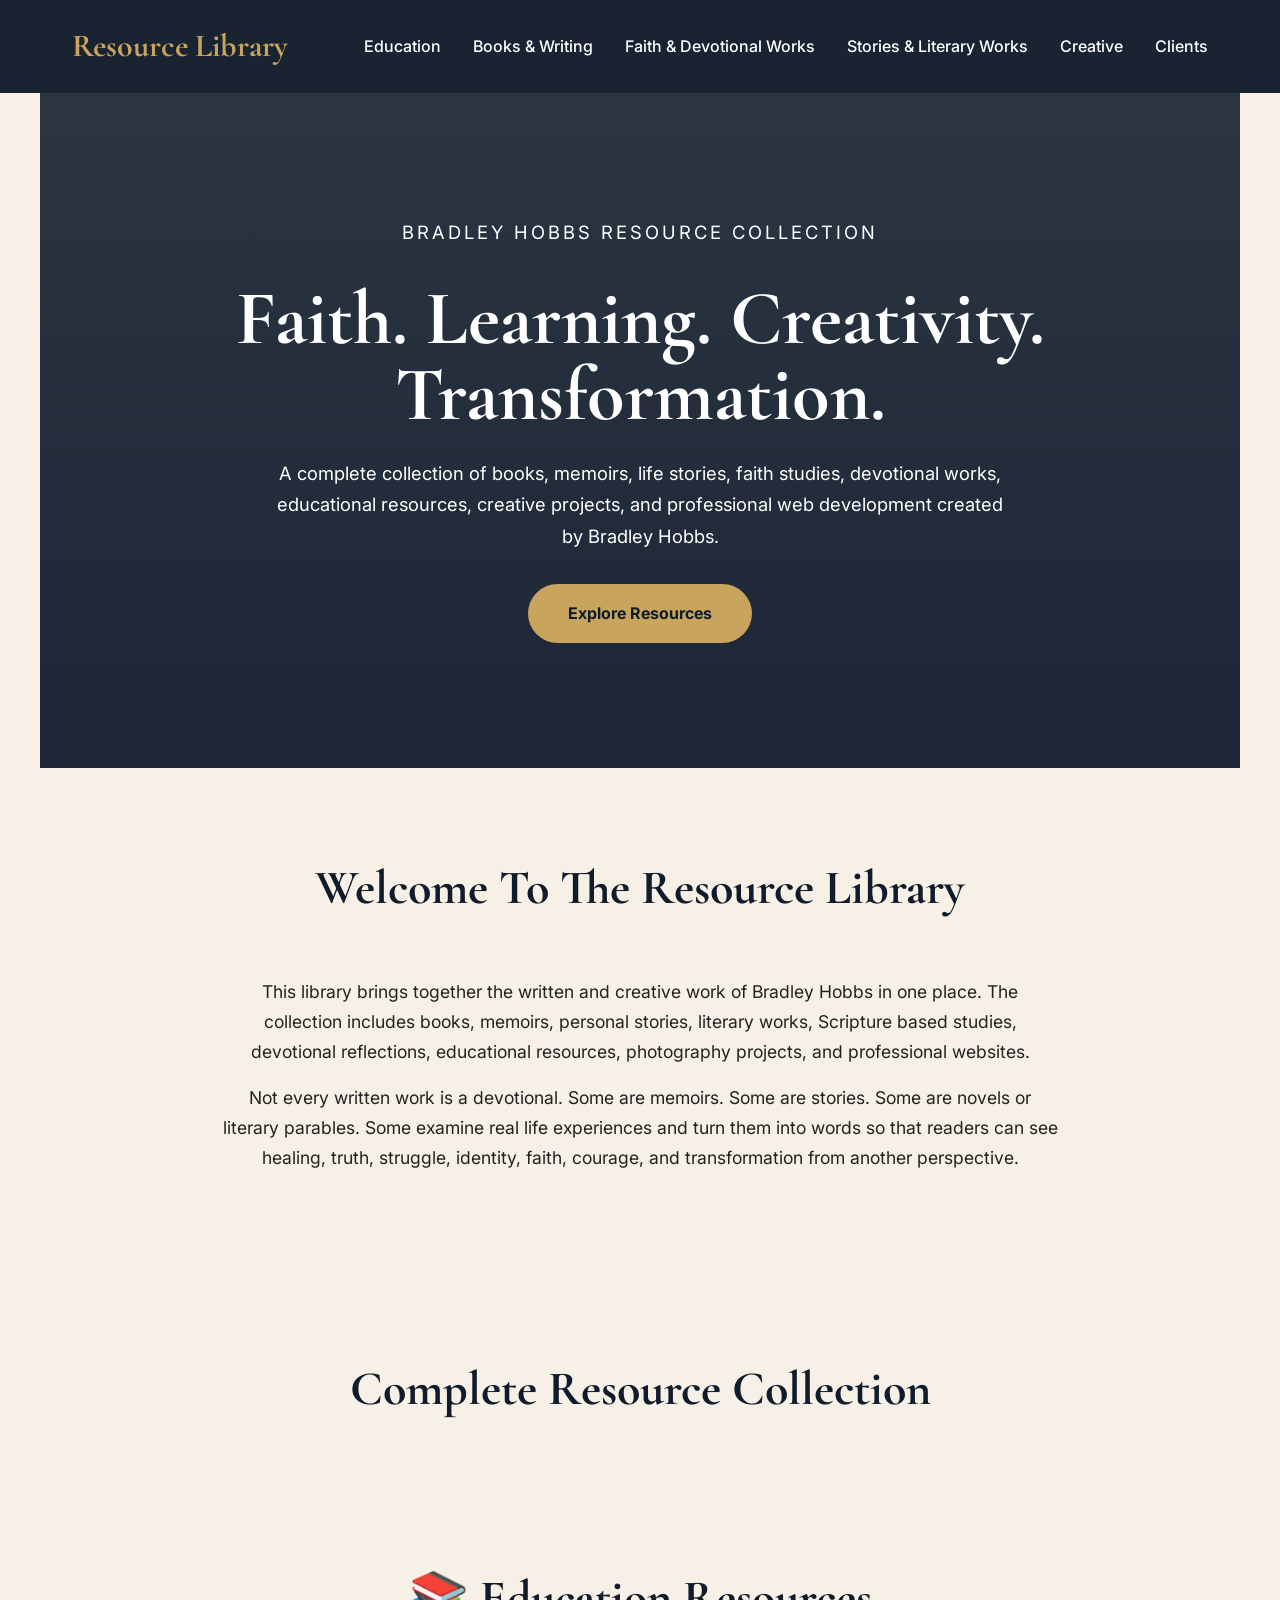
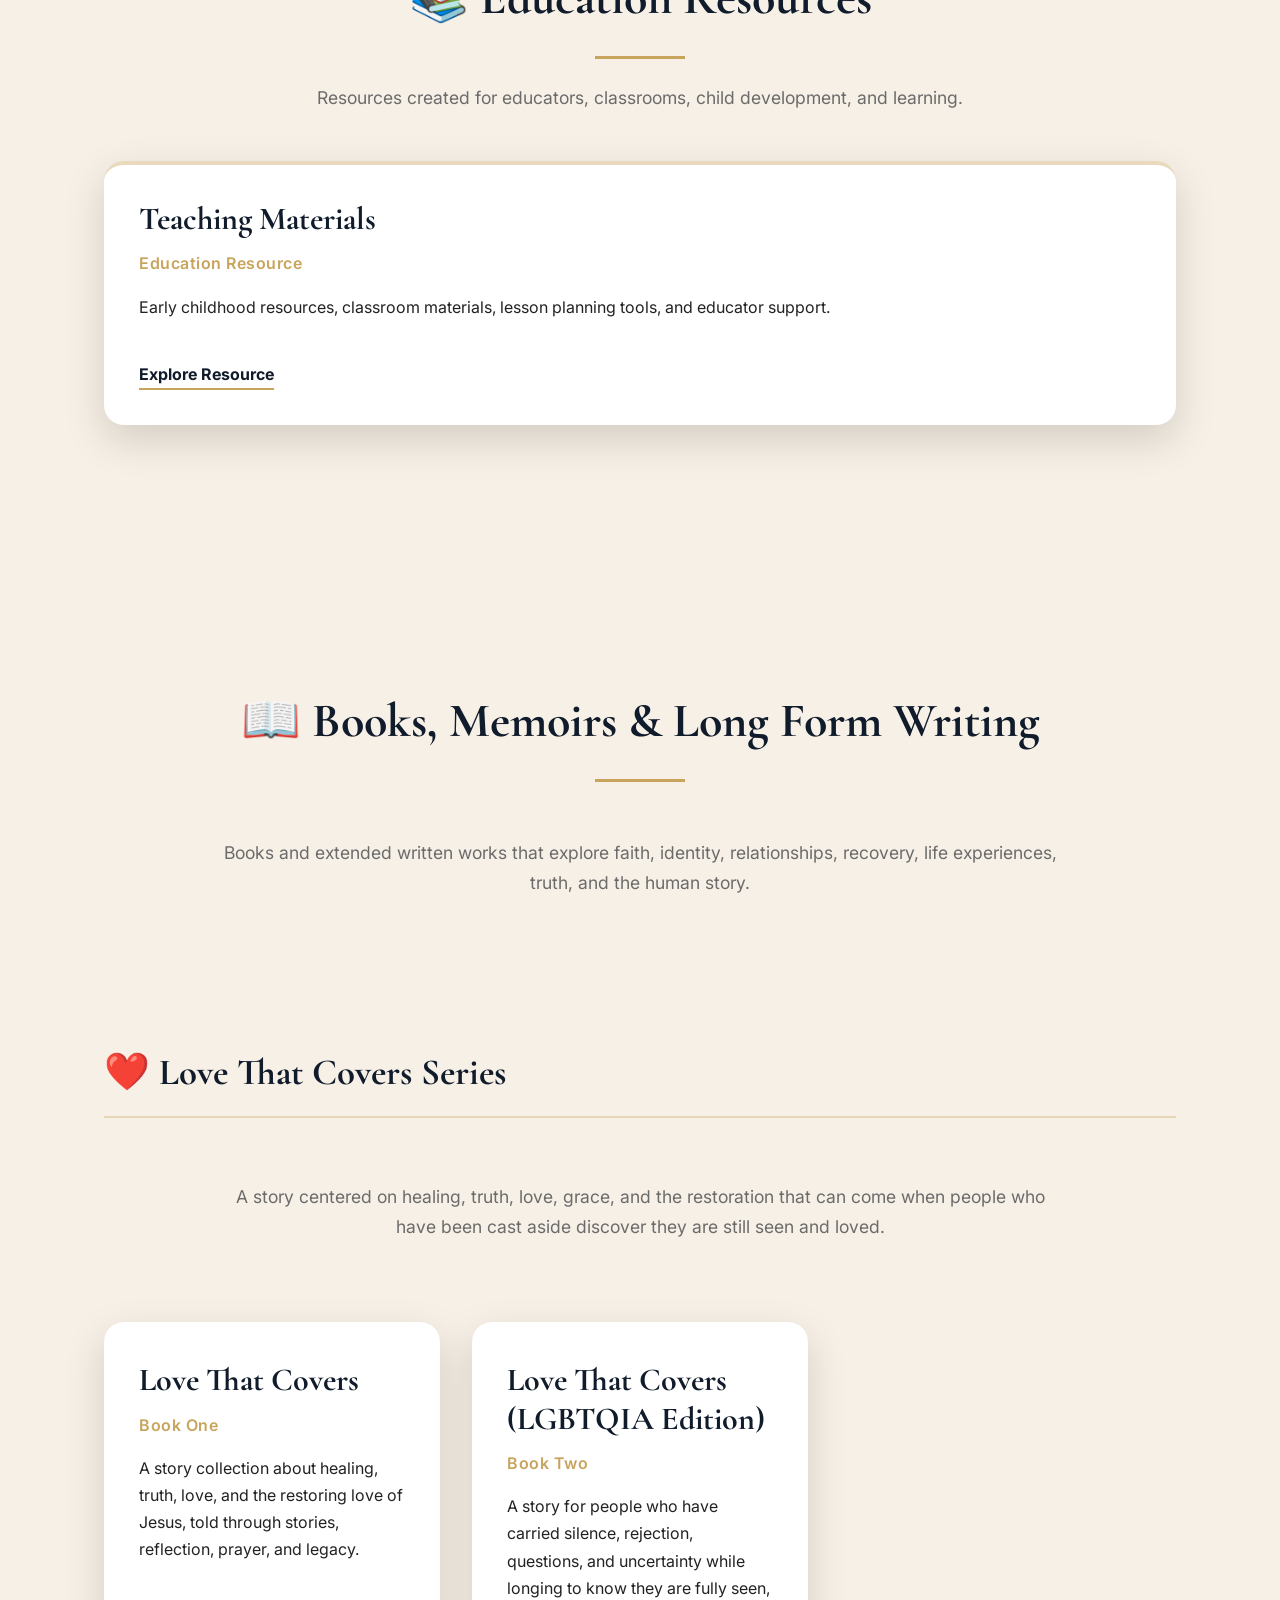
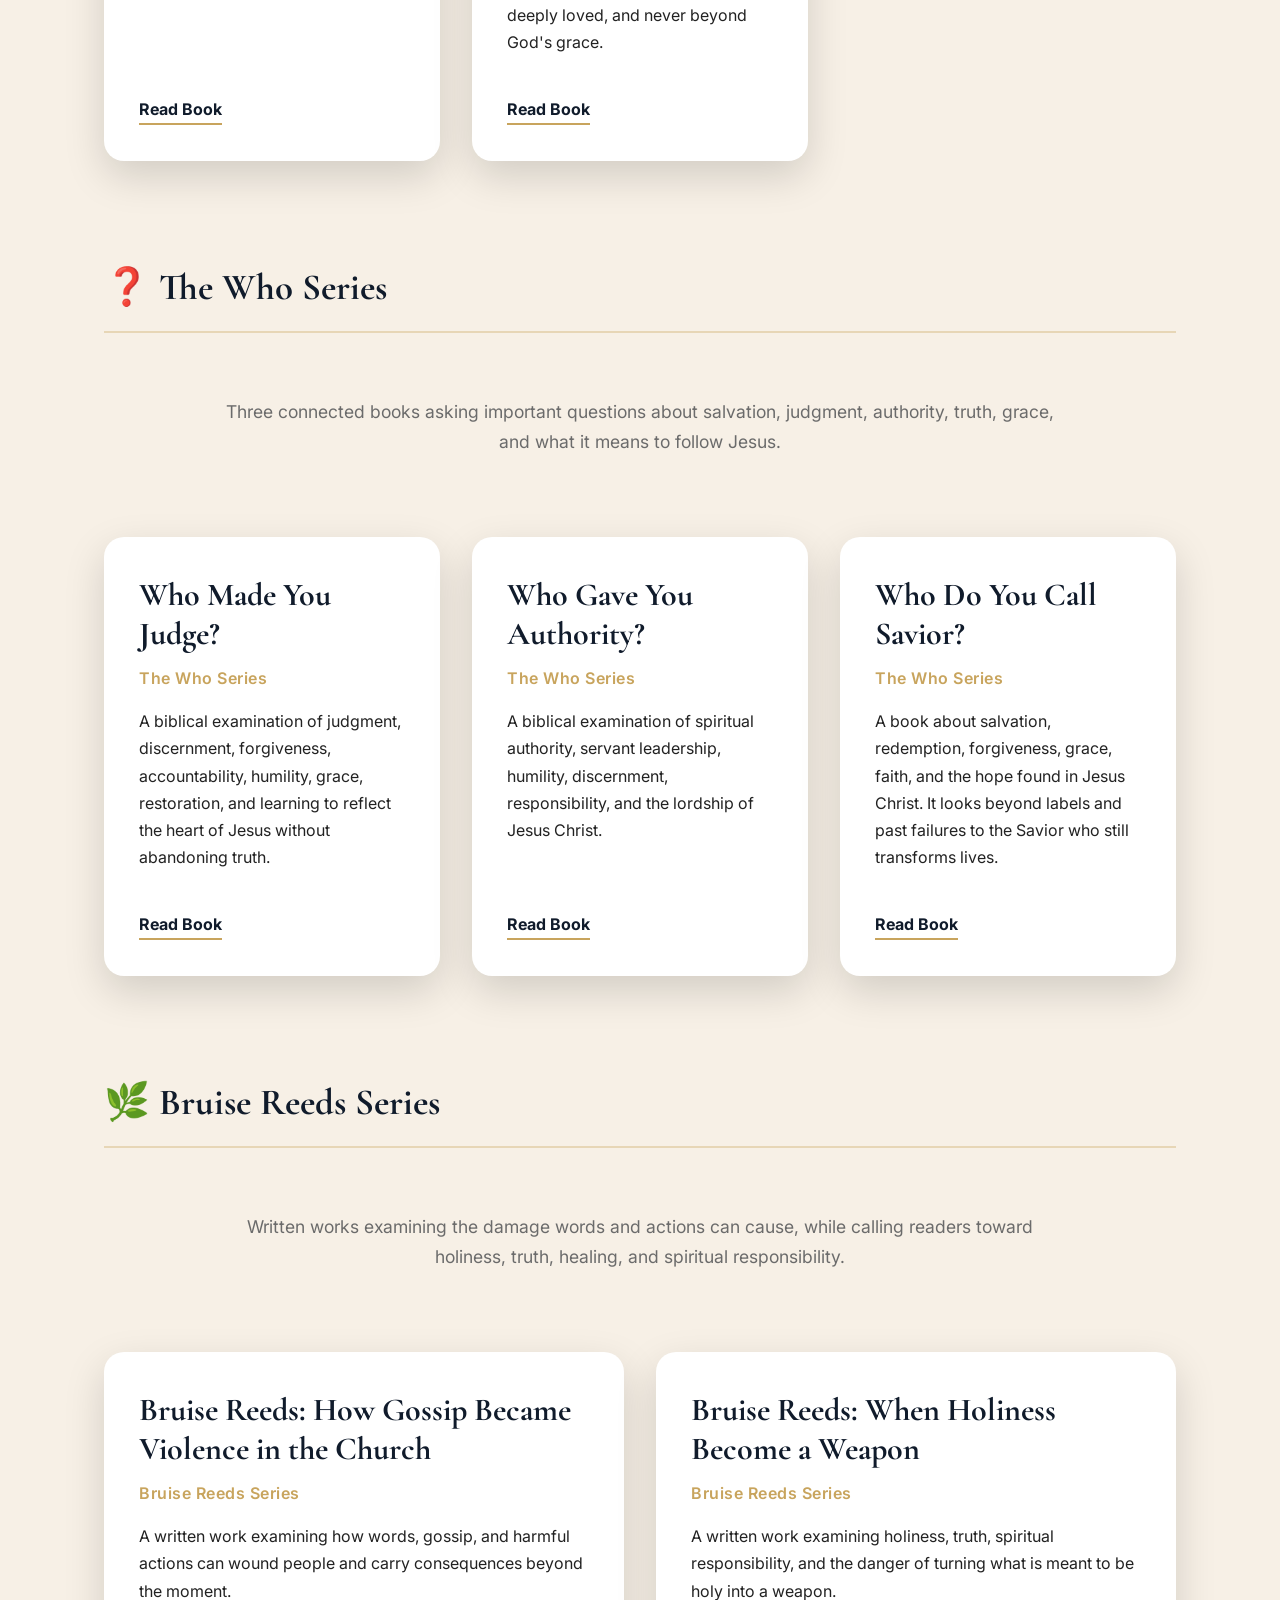
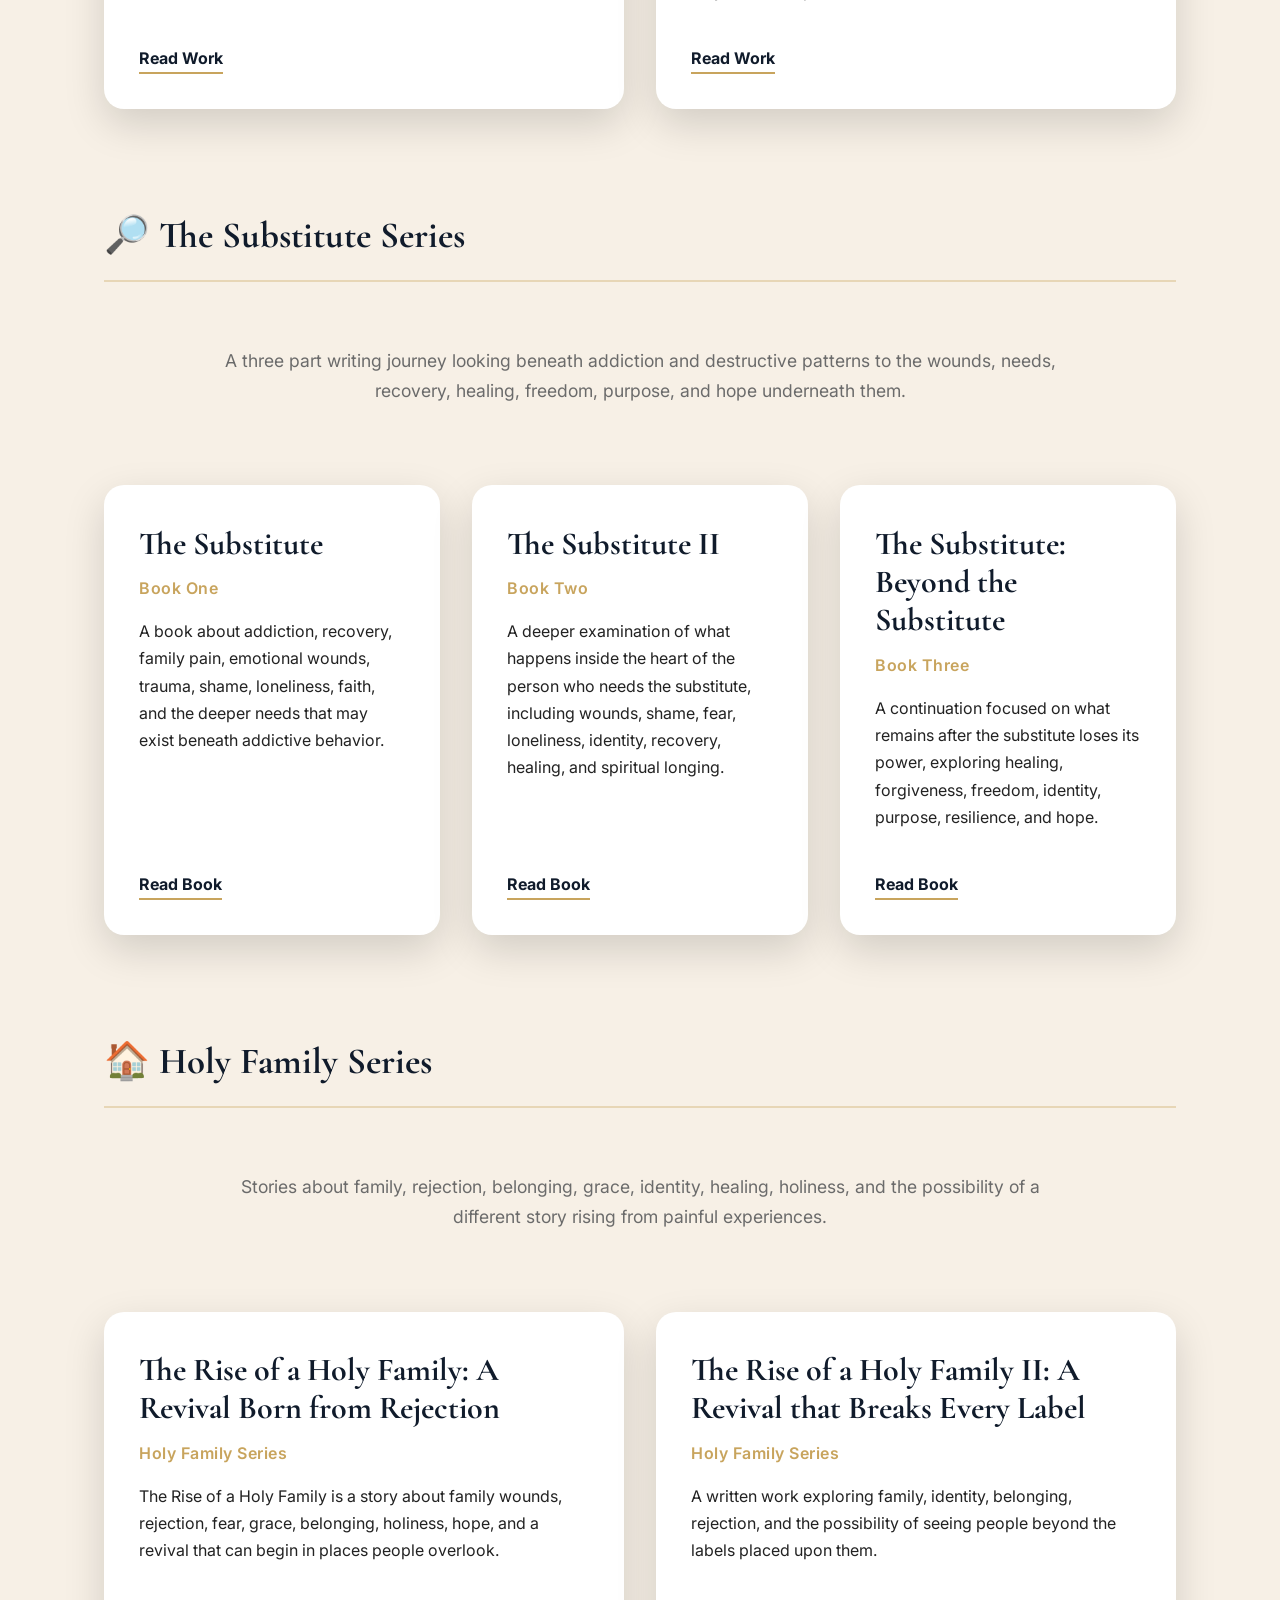
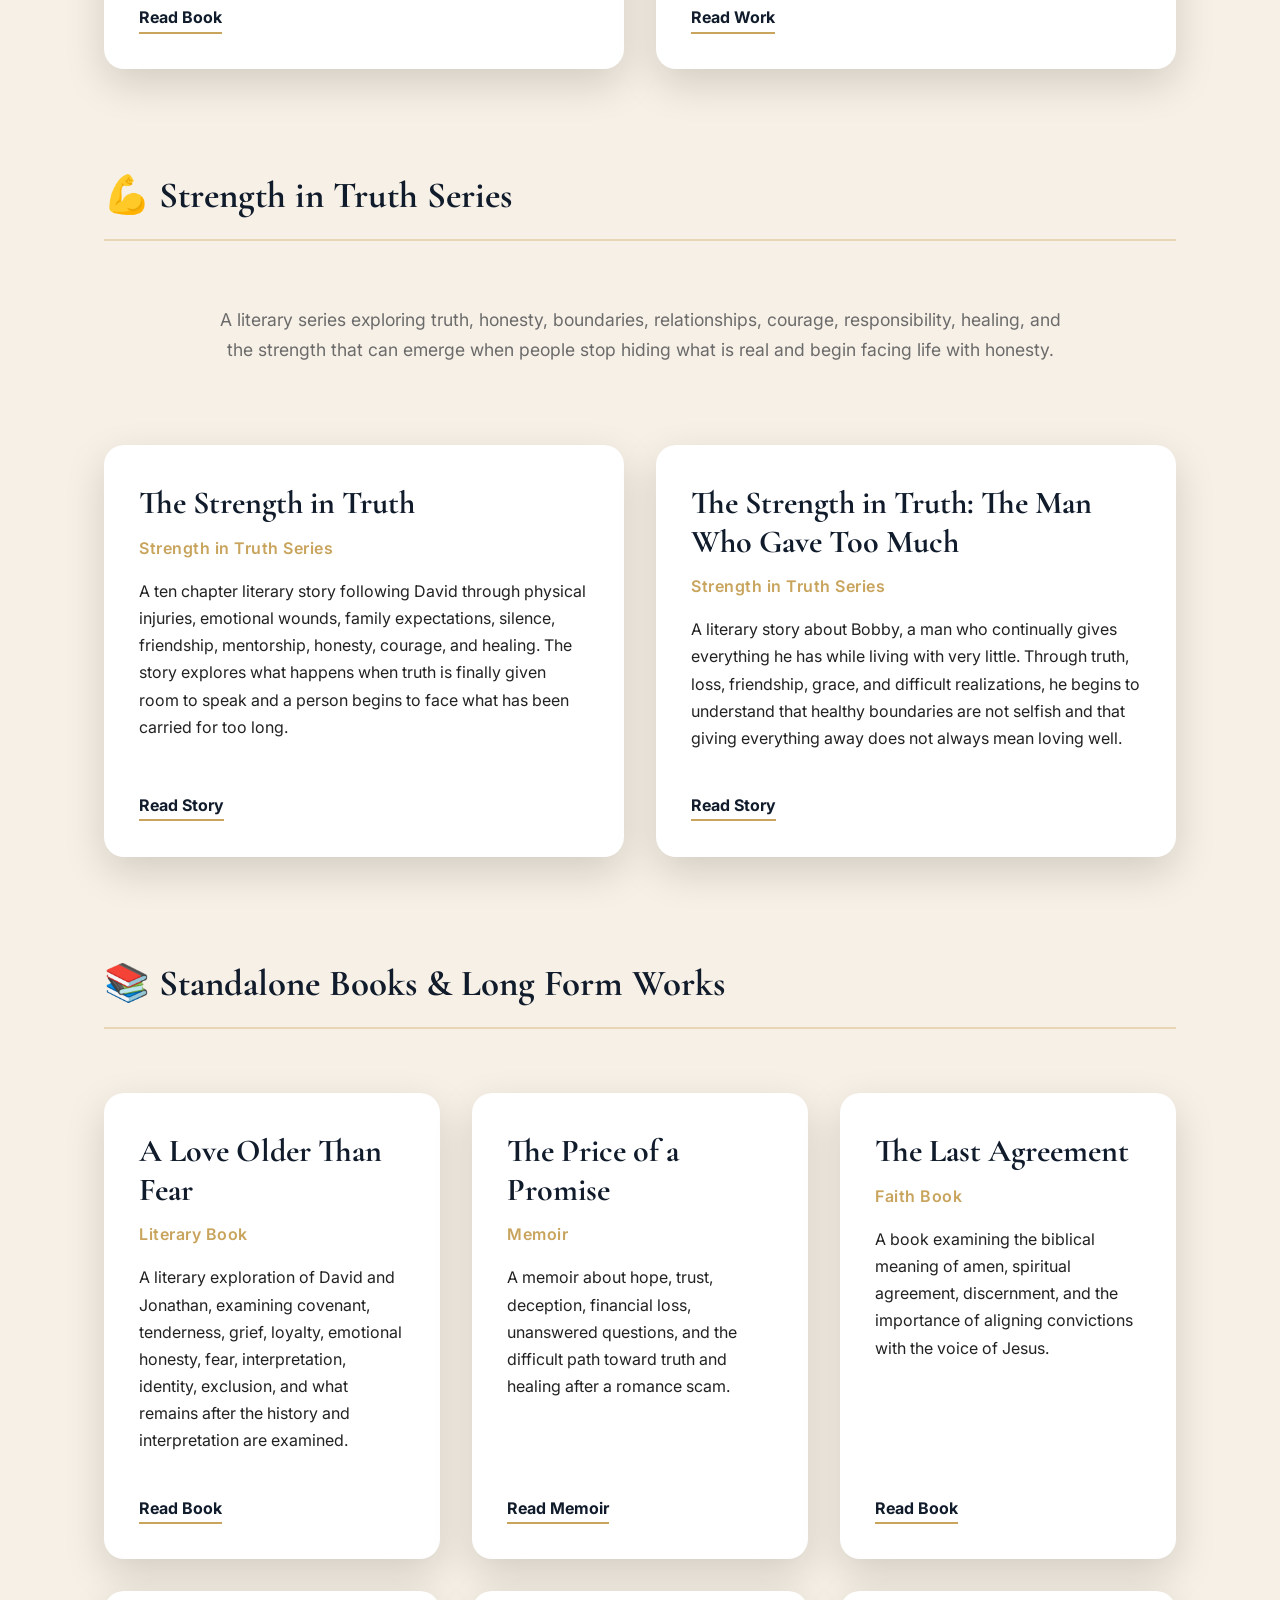
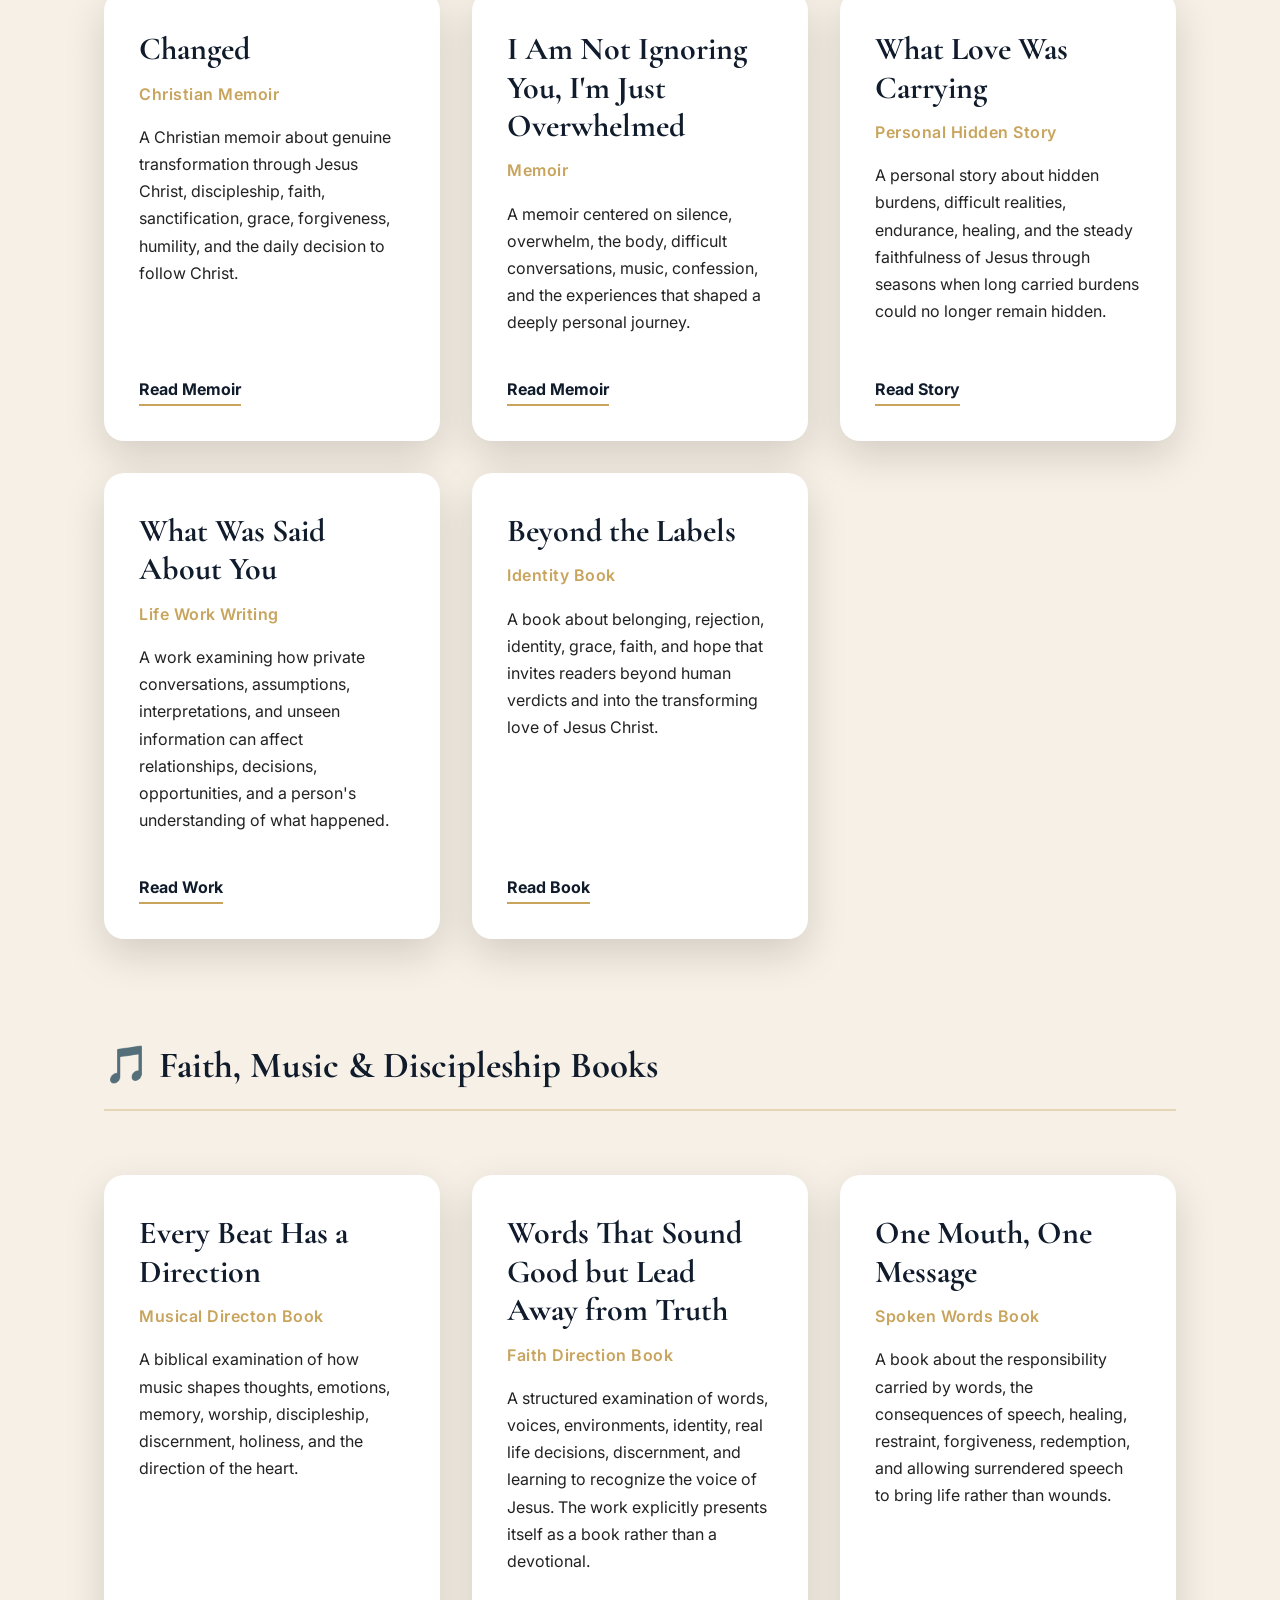
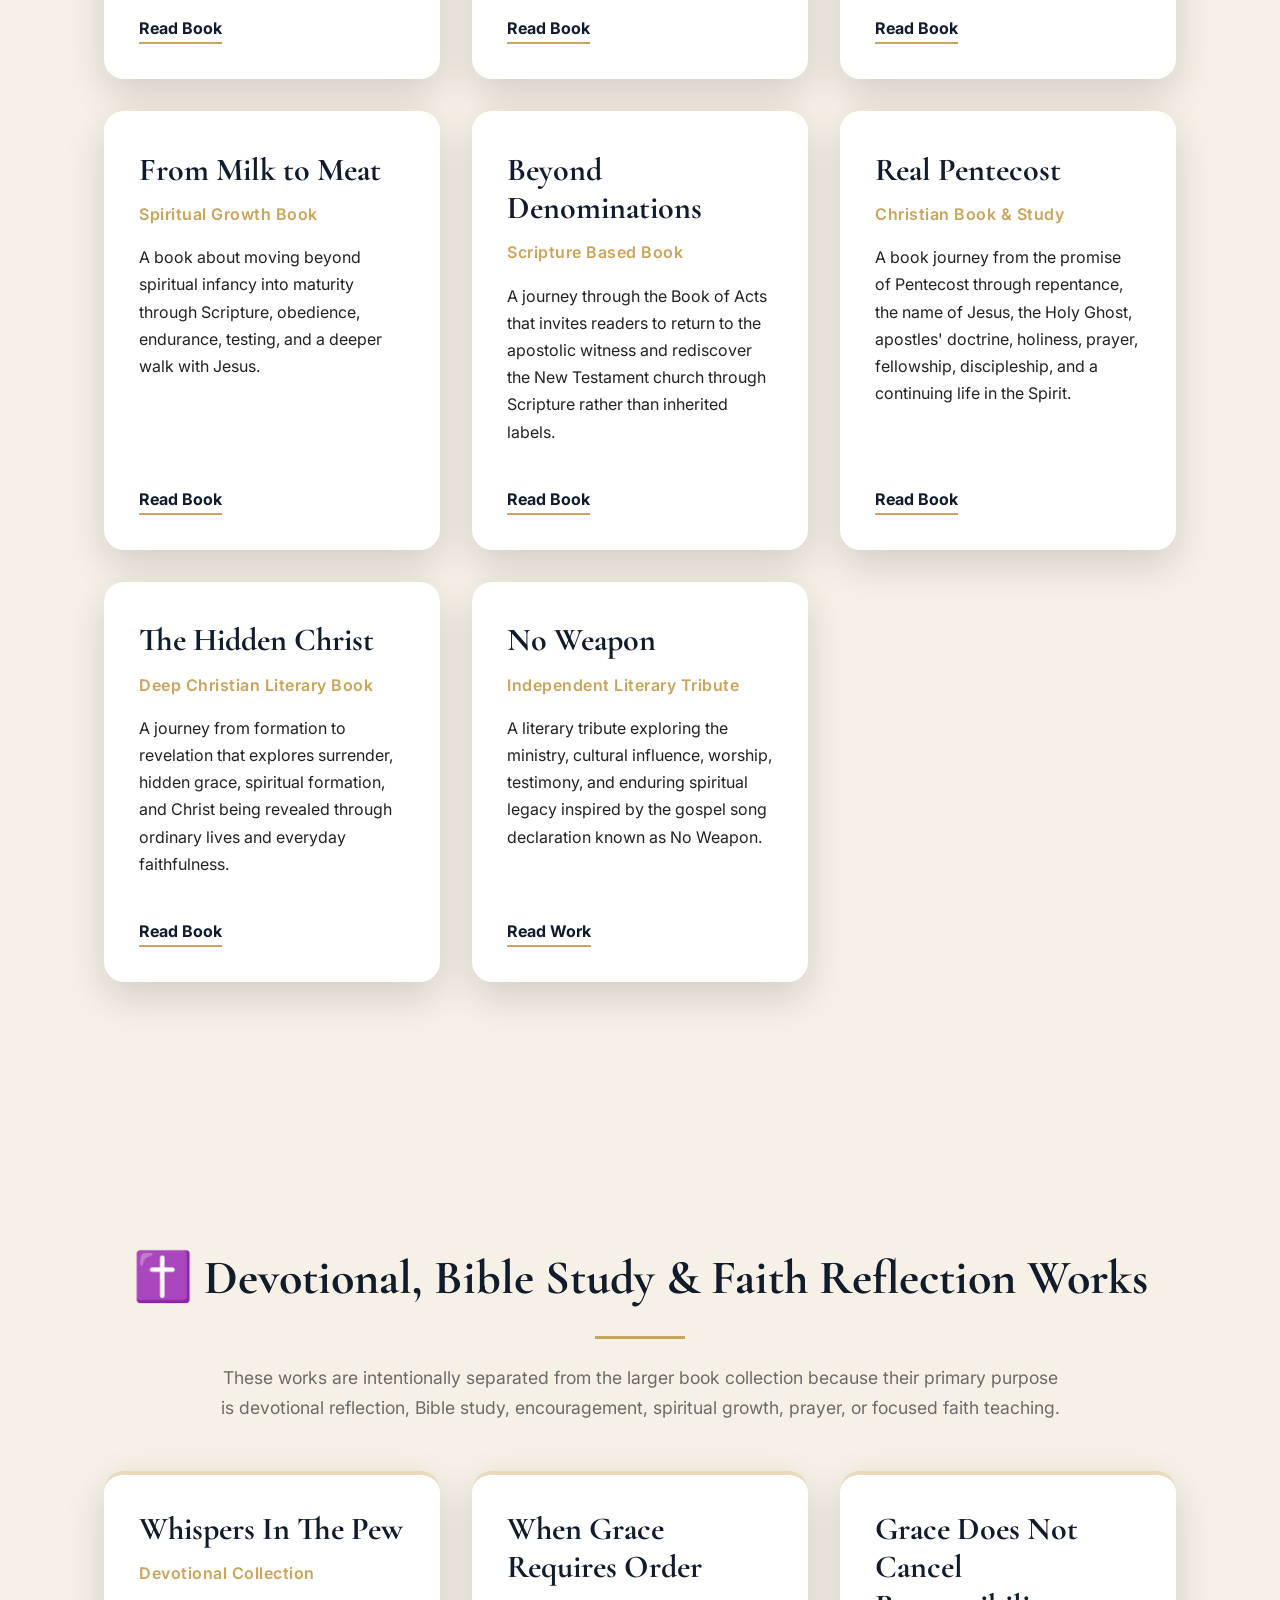
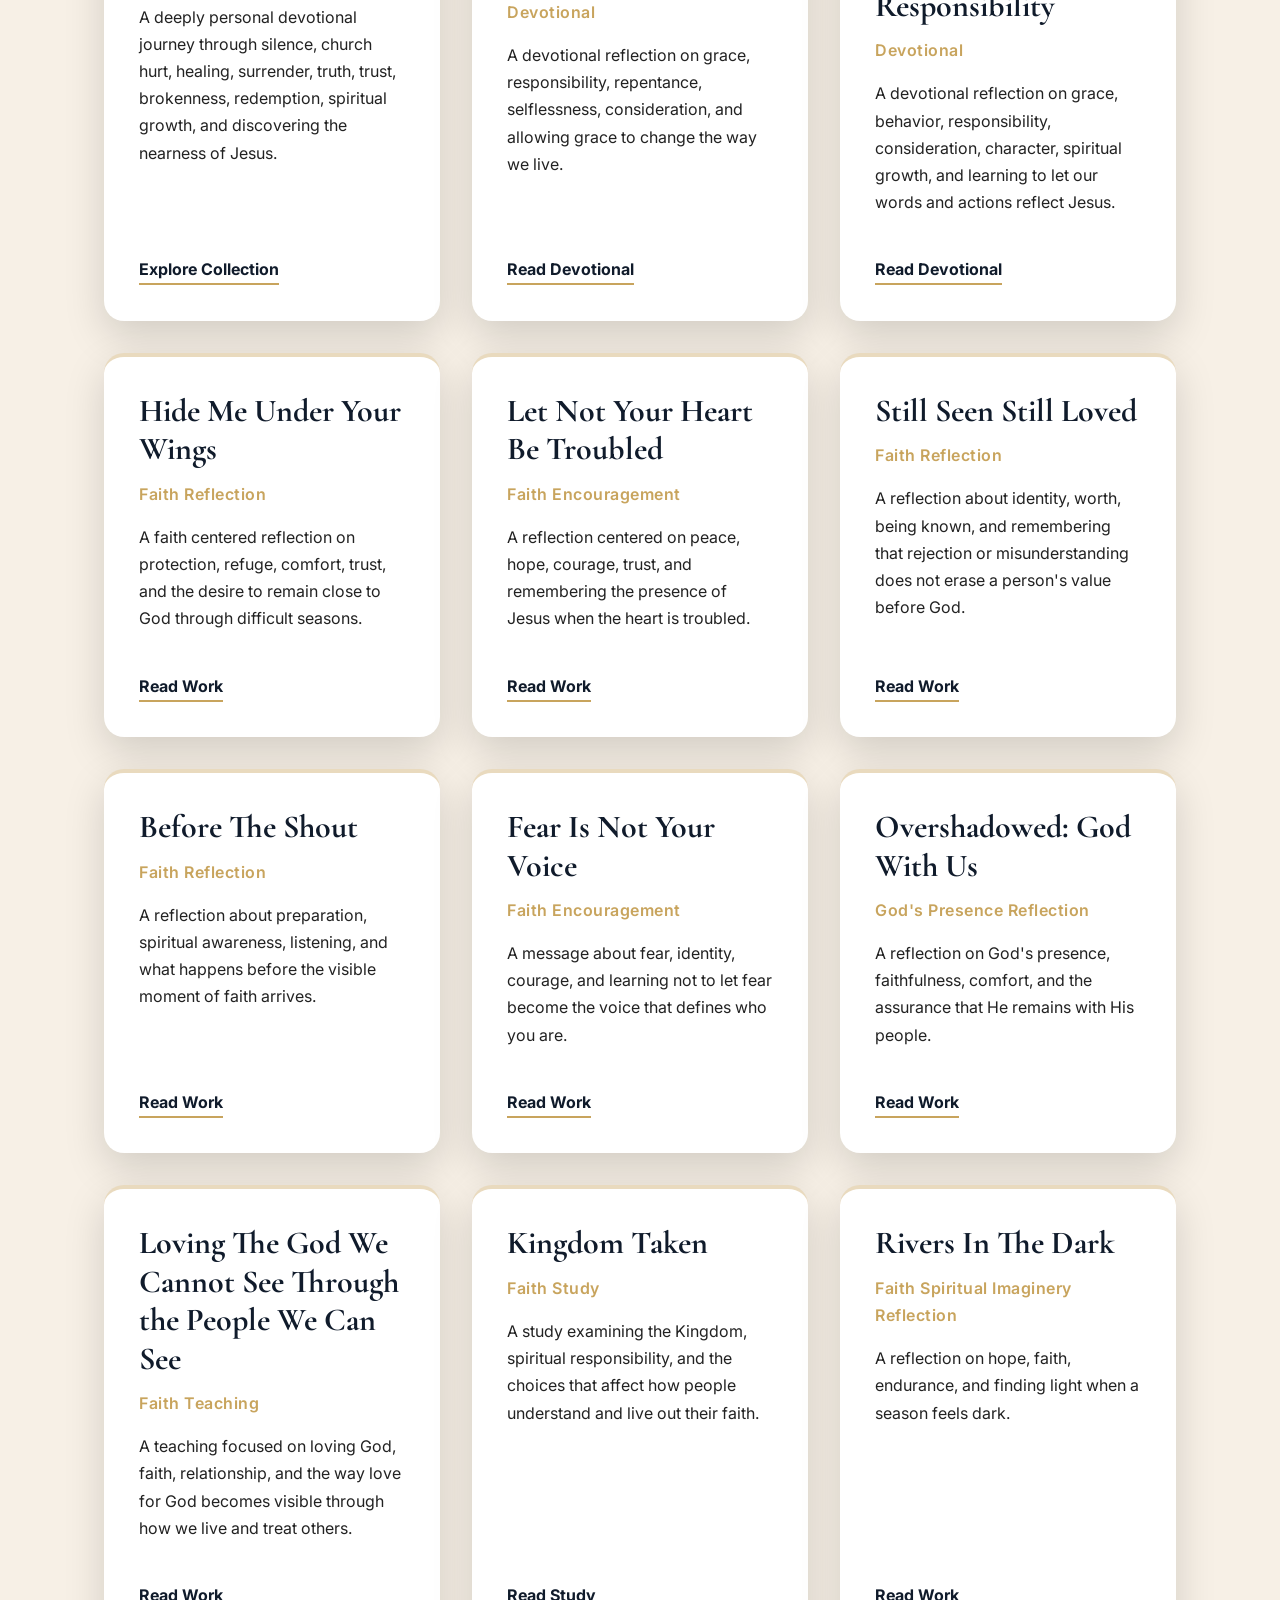
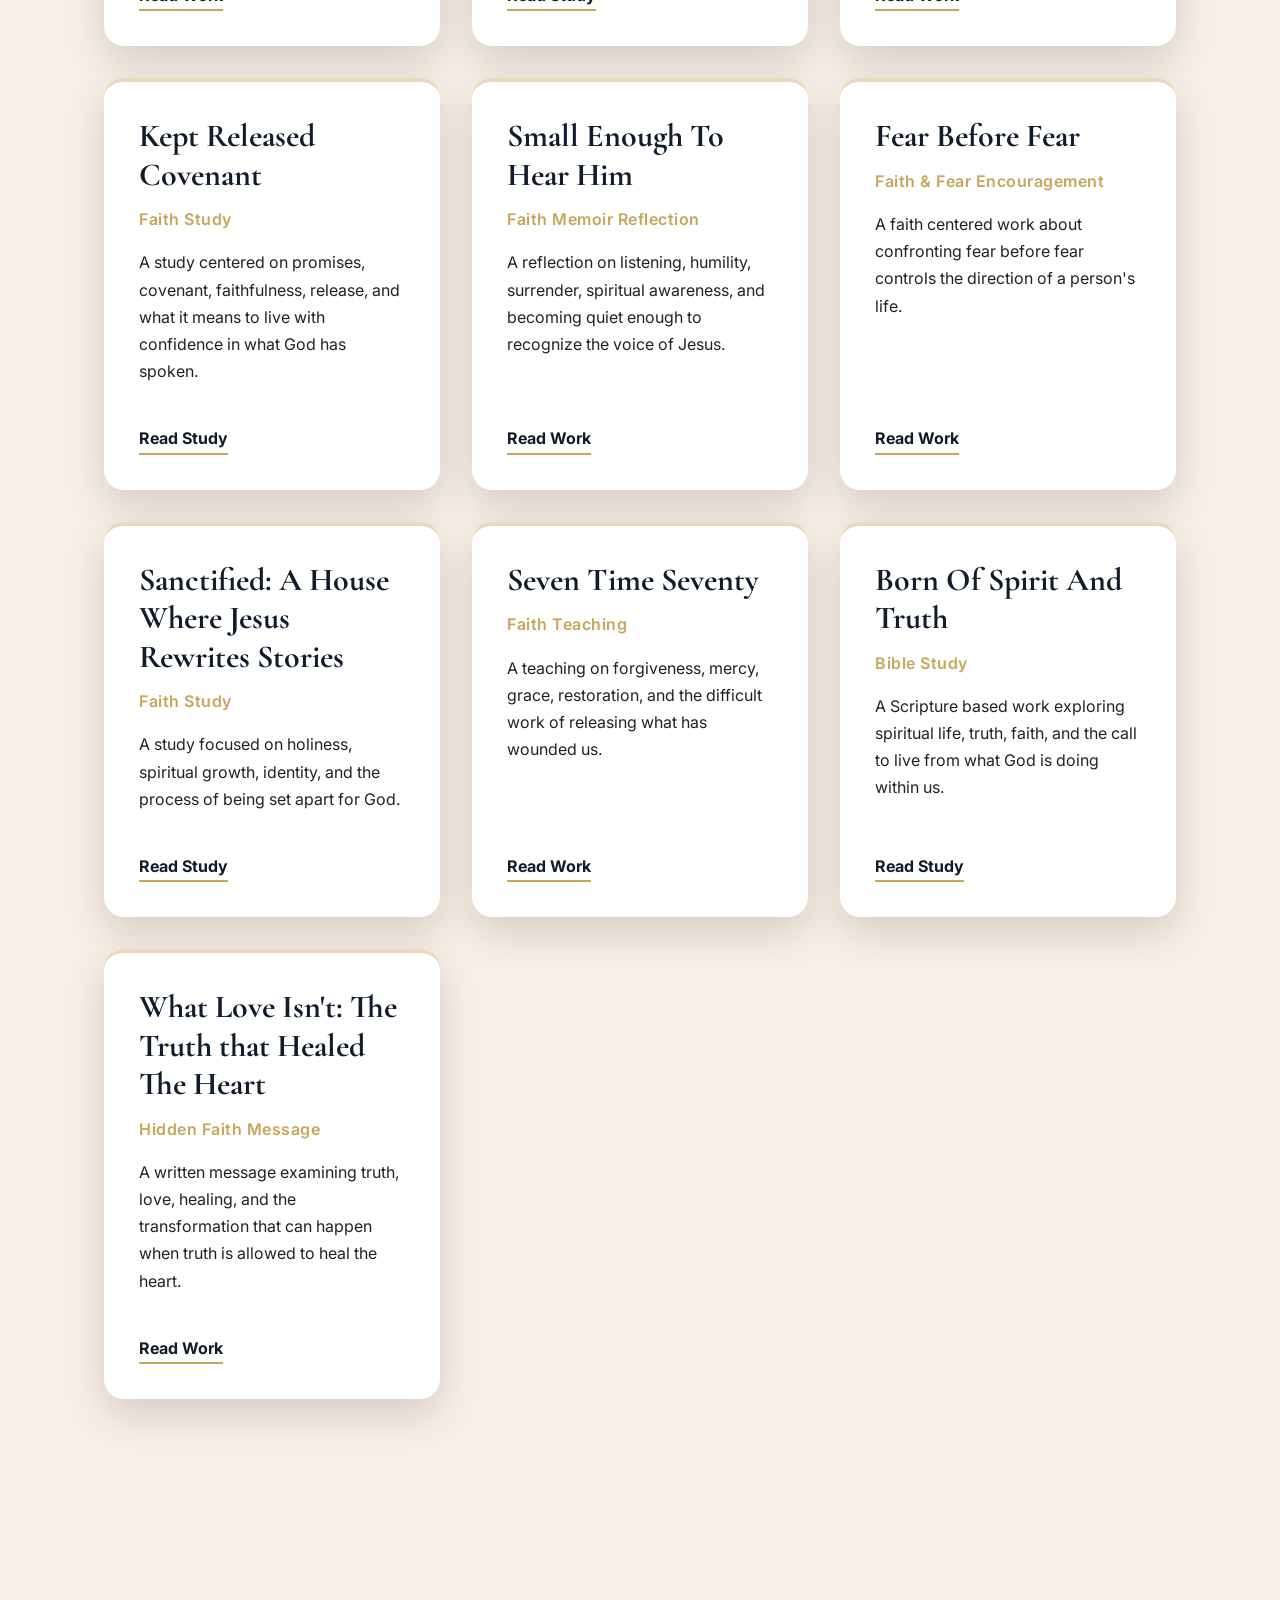
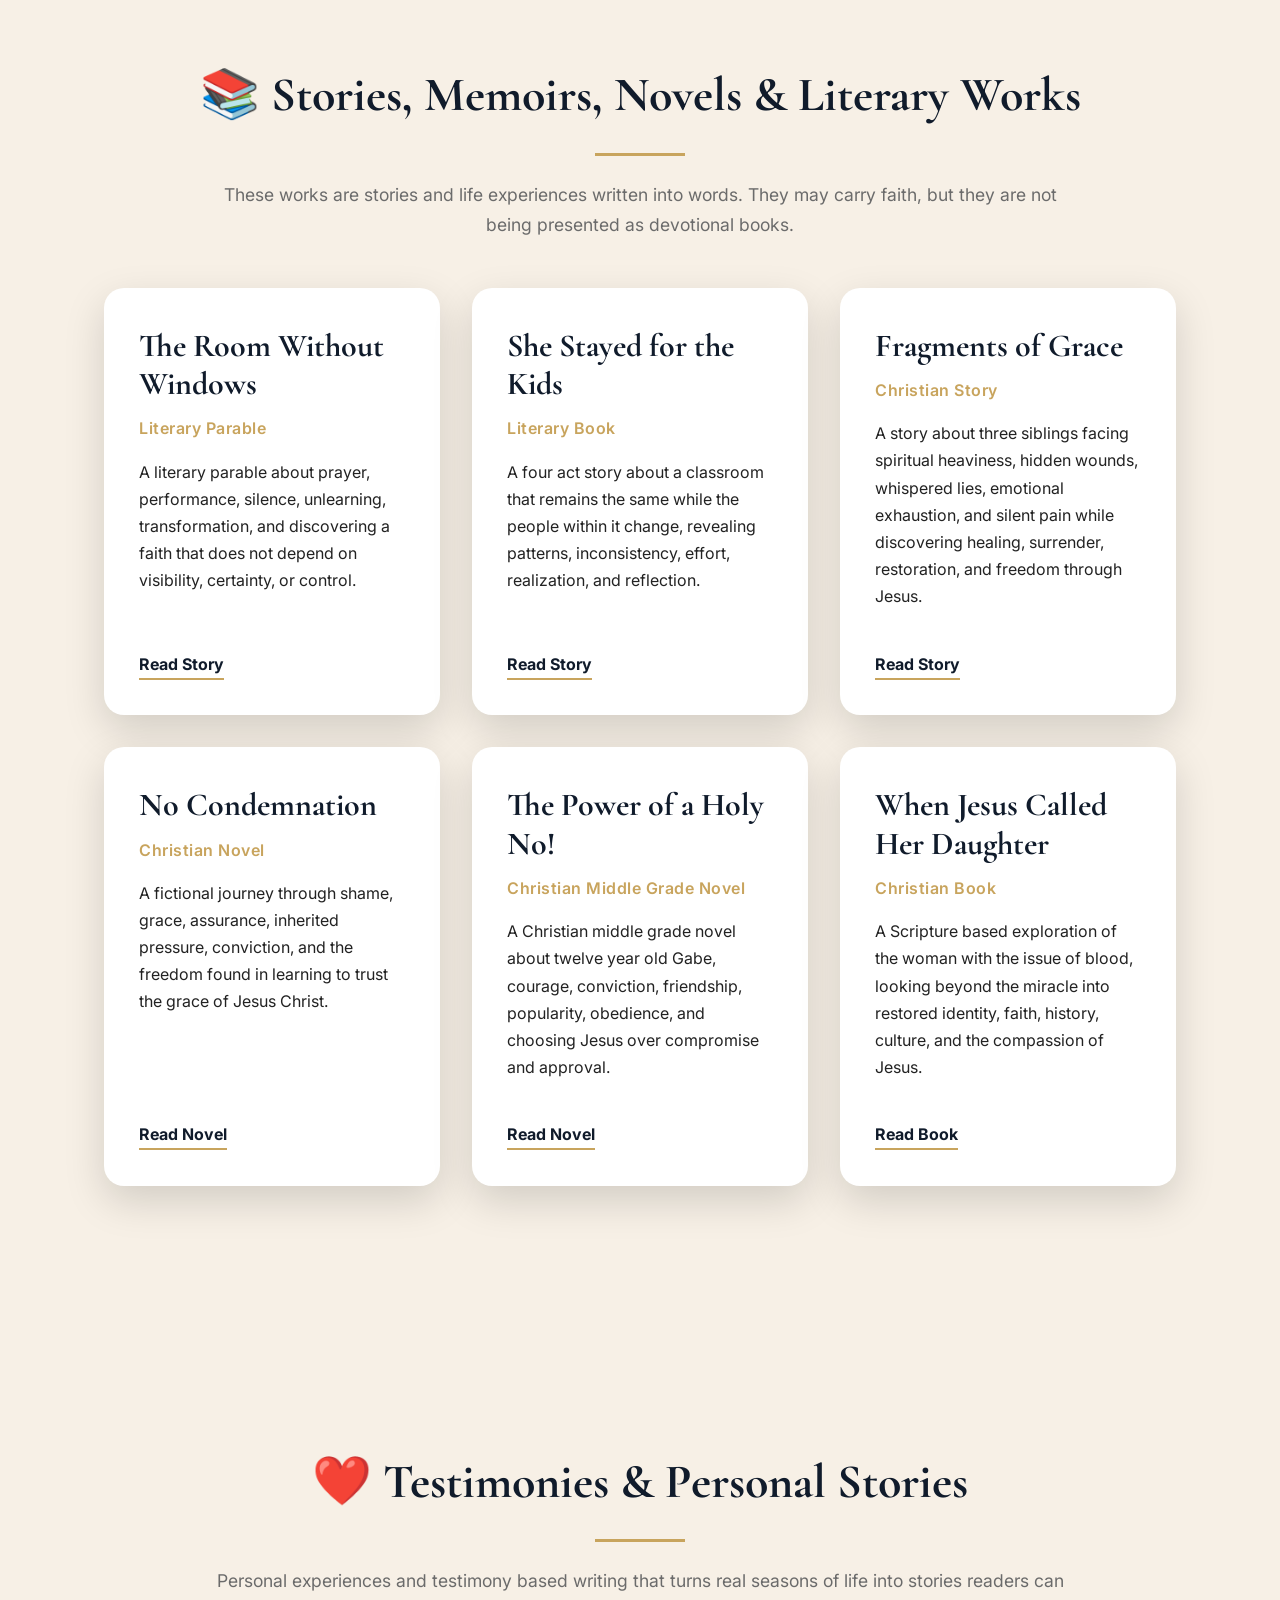
==== commit f945964f: "Fix The Who Series three-book grid" ====
--- a/index.html
+++ b/index.html
@@ -75,8 +75,8 @@
 
 <article class="resource-card"><h4>Who Made You Judge?</h4><span>The Who Series</span><p>A biblical examination of judgment, discernment, forgiveness, accountability, humility, grace, restoration, and learning to reflect the heart of Jesus without abandoning truth.</p><a href="https://brad-hobbswd.github.io/who-made-you-judge/" target="_blank" rel="noopener noreferrer">Read Book</a></article>
 <article class="resource-card"><h4>Who Gave You Authority?</h4><span>The Who Series</span><p>A biblical examination of spiritual authority, servant leadership, humility, discernment, responsibility, and the lordship of Jesus Christ.</p><a href="https://brad-hobbswd.github.io/who-gave-you-authority/" target="_blank" rel="noopener noreferrer">Read Book</a></article>
-</div>
 <article class="resource-card"><h4>Who Do You Call Savior?</h4><span>The Who Series</span><p>A book about salvation, redemption, forgiveness, grace, faith, and the hope found in Jesus Christ. It looks beyond labels and past failures to the Savior who still transforms lives.</p><a href="https://brad-hobbswd.github.io/who-do-you-call-savior/" target="_blank" rel="noopener noreferrer">Read Book</a></article>
+</div>
 
 <h4 class="collection-title">🌿 Bruise Reeds Series</h4>
 <p class="series-description">Written works examining the damage words and actions can cause, while calling readers toward holiness, truth, healing, and spiritual responsibility.</p>
--- a/styles/resources.css
+++ b/styles/resources.css
@@ -1,1151 +1,15 @@
 @import url('https://fonts.googleapis.com/css2?family=Cormorant+Garamond:wght@400;500;600;700&family=Inter:wght@300;400;500;600;700&display=swap');
 
-
-/*========================================================
-
-RESOURCE LIBRARY
-MASTER STYLESHEET
-
-Author: Bradley Hobbs
-
-========================================================*/
-
-
-:root {
-
-    --navy:#101b2b;
-
-    --navy-light:#18283d;
-
-    --gold:#c8a45d;
-
-    --ivory:#f7f0e6;
-
-    --white:#ffffff;
-
-    --charcoal:#222222;
-
-    --gray:#6b6b6b;
-
-    --border:
-    rgba(200,164,93,.35);
-
-    --shadow:
-    0 15px 40px rgba(0,0,0,.15);
-
-}
-
-
-
-
-
-/*========================================================
-RESET
-========================================================*/
-
-
-* {
-
-    margin:0;
-
-    padding:0;
-
-    box-sizing:border-box;
-
-}
-
-
-
-html {
-
-    scroll-behavior:smooth;
-
-}
-
-
-
-body {
-
-    background:var(--ivory);
-
-    color:var(--charcoal);
-
-    font-family:
-    "Inter",
-    sans-serif;
-
-    line-height:1.7;
-
-}
-
-
-
-h1,
-h2,
-h3,
-h4 {
-
-    font-family:
-    "Cormorant Garamond",
-    serif;
-
-    color:var(--navy);
-
-}
-
-
-
-p {
-
-    margin-bottom:1rem;
-
-}
-
-
-
-a {
-
-    text-decoration:none;
-
-    color:inherit;
-
-}
-
-
-
-
-
-/*========================================================
-HEADER / NAVIGATION
-========================================================*/
-
-
-.header {
-
-    position:sticky;
-
-    top:0;
-
-    z-index:1000;
-
-    background:
-
-    rgba(16,27,43,.96);
-
-    backdrop-filter:blur(10px);
-
-}
-
-
-
-.navbar {
-
-    max-width:1200px;
-
-    margin:auto;
-
-    padding:1.2rem 2rem;
-
-    display:flex;
-
-    align-items:center;
-
-    justify-content:space-between;
-
-}
-
-
-
-.logo {
-
-    color:var(--gold);
-
-    font-family:
-    "Cormorant Garamond",
-    serif;
-
-    font-size:2rem;
-
-    font-weight:700;
-
-}
-
-
-
-
-
-.nav-links {
-
-    display:flex;
-
-    align-items:center;
-
-    gap:2rem;
-
-    list-style:none;
-
-}
-
-
-
-.nav-links a {
-
-    color:var(--white);
-
-    transition:.3s;
-
-    font-weight:500;
-
-}
-
-
-
-.nav-links a:hover,
-
-.nav-links a.active {
-
-    color:var(--gold);
-
-}
-
-
-
-
-
-.menu-toggle {
-
-    display:none;
-
-    border:none;
-
-    background:none;
-
-    color:white;
-
-    font-size:2rem;
-
-    cursor:pointer;
-
-}
-
-
-
-
-
-
-
-/*========================================================
-HERO
-========================================================*/
-
-
-.hero {
-
-    min-height:75vh;
-
-    display:flex;
-
-    align-items:center;
-
-    justify-content:center;
-
-    text-align:center;
-
-    padding:5rem 2rem;
-
-
-    background:
-
-    linear-gradient(
-
-    rgba(16,27,43,.88),
-
-    rgba(16,27,43,.95)
-
-    );
-
-}
-
-
-
-.hero-content {
-
-    max-width:850px;
-
-    color:white;
-
-}
-
-
-
-.eyebrow {
-
-    color:var(--gold);
-
-    text-transform:uppercase;
-
-    letter-spacing:3px;
-
-    font-size:.9rem;
-
-    margin-bottom:1rem;
-
-}
-
-
-
-.hero h1 {
-
-    color:white;
-
-    font-size:
-
-    clamp(3rem,6vw,5rem);
-
-    line-height:1;
-
-    margin-bottom:1.5rem;
-
-}
-
-
-
-.hero p {
-
-    color:white;
-
-    font-size:1.15rem;
-
-    max-width:750px;
-
-    margin:
-
-    0 auto 2rem;
-
-}
-
-
-
-
-
-.button {
-
-    display:inline-block;
-
-    padding:1rem 2.5rem;
-
-    background:var(--gold);
-
-    color:var(--navy);
-
-    border-radius:50px;
-
-    font-weight:700;
-
-    transition:.3s;
-
-}
-
-
-
-.button:hover {
-
-    transform:translateY(-5px);
-
-}
-
-
-
-
-
-
-
-
-/*========================================================
-GENERAL SECTIONS
-========================================================*/
-
-
-section {
-
-    max-width:1200px;
-
-    margin:auto;
-
-    padding:5rem 2rem;
-
-}
-
-
-
-section h2 {
-
-    text-align:center;
-
-    font-size:3rem;
-
-    margin-bottom:3rem;
-
-}
-
-
-
-.intro {
-
-    text-align:center;
-
-    max-width:900px;
-
-}
-
-
-
-.intro p {
-
-    font-size:1.1rem;
-
-}
-
-
-/*========================================================
-RESOURCE DIRECTORY
-========================================================*/
-
-
-.directory {
-
-    width:100%;
-
-}
-
-
-
-.resource-category {
-
-    margin-bottom:6rem;
-
-}
-
-
-
-.resource-category > p {
-
-    max-width:850px;
-
-    margin:
-
-    0 auto 3rem;
-
-    text-align:center;
-
-    color:var(--gray);
-
-    font-size:1.1rem;
-
-}
-
-
-
-
-
-.resource-category h3 {
-
-    font-size:3rem;
-
-    text-align:center;
-
-    margin-bottom:1.5rem;
-
-    position:relative;
-
-}
-
-
-
-.resource-category h3::after {
-
-    content:"";
-
-    display:block;
-
-    width:90px;
-
-    height:3px;
-
-    background:var(--gold);
-
-    margin:1rem auto 0;
-
-}
-
-
-
-
-
-/*========================================================
-COLLECTION HEADINGS
-========================================================*/
-
-
-.collection-title {
-
-    font-size:2.3rem;
-
-    margin:
-
-    4rem 0 2rem;
-
-    padding-bottom:.75rem;
-
-    border-bottom:
-
-    2px solid var(--border);
-
-}
-
-/*========================================================
-SERIES HEADINGS
-========================================================*/
-
-
-.series-heading {
-
-    grid-column:1 / -1;
-
-    font-size:2.5rem;
-
-    margin:
-
-    4rem 0 1rem;
-
-    padding-bottom:.75rem;
-
-    border-bottom:
-
-    3px solid var(--gold);
-
-}
-
-
-
-.series-description {
-
-    grid-column:1 / -1;
-
-    max-width:850px;
-
-    margin:
-
-    0 0 2rem;
-
-    color:var(--gray);
-
-    font-size:1.1rem;
-
-}
-
-
-
-
-/*========================================================
-RESOURCE GRID
-========================================================*/
-
-
-.resource-grid {
-
-    display:grid;
-
-    grid-template-columns:
-
-    repeat(auto-fit,minmax(300px,1fr));
-
-    gap:2rem;
-
-}
-
-
-
-
-
-/*========================================================
-RESOURCE CARDS
-========================================================*/
-
-
-.resource-card {
-
-    background:var(--white);
-
-    padding:2.2rem;
-
-    border-radius:20px;
-
-    box-shadow:var(--shadow);
-
-    display:flex;
-
-    flex-direction:column;
-
-    transition:
-
-    transform .35s ease,
-
-    box-shadow .35s ease;
-
-    border-top:
-
-    4px solid transparent;
-
-}
-
-
-
-.resource-card:hover {
-
-    transform:
-
-    translateY(-8px);
-
-    border-top:
-
-    4px solid var(--gold);
-
-    box-shadow:
-
-    0 20px 50px rgba(0,0,0,.18);
-
-}
-
-
-
-
-
-.resource-card h4 {
-
-    font-size:2rem;
-
-    line-height:1.2;
-
-    margin-bottom:.75rem;
-
-}
-
-
-
-
-
-.resource-card span {
-
-    color:var(--gold);
-
-    font-weight:600;
-
-    letter-spacing:.5px;
-
-    margin-bottom:1rem;
-
-    display:block;
-
-}
-
-
-
-
-
-.resource-card p {
-
-    color:var(--charcoal);
-
-    flex-grow:1;
-
-}
-
-
-
-
-
-/*========================================================
-SERIES LISTS
-========================================================*/
-
-
-.resource-card ul {
-
-    margin:
-
-    1rem 0;
-
-    padding-left:1.5rem;
-
-}
-
-
-
-.resource-card li {
-
-    margin-bottom:.4rem;
-
-}
-
-
-
-
-
-/*========================================================
-RESOURCE BUTTON LINKS
-========================================================*/
-
-
-.resource-card a {
-
-    display:inline-block;
-
-    margin-top:1.5rem;
-
-    color:var(--navy);
-
-    font-weight:700;
-
-    width:max-content;
-
-    border-bottom:
-
-    2px solid var(--gold);
-
-    transition:.3s;
-
-}
-
-
-
-.resource-card a:hover {
-
-    color:var(--gold);
-
-}
-
-
-
-
-
-/*========================================================
-CATEGORY DIFFERENTIATION
-========================================================*/
-
-
-#education .resource-card {
-
-    border-top-color:
-
-    rgba(200,164,93,.4);
-
-}
-
-
-
-#faith .resource-card {
-
-    border-top-color:
-
-    rgba(200,164,93,.4);
-
-}
-
-
-
-#creative .resource-card {
-
-    border-top-color:
-
-    rgba(200,164,93,.4);
-
-}
-
-
-
-#clients .resource-card {
-
-    border-top-color:
-
-    rgba(200,164,93,.4);
-
-}
-
-
-
-
-
-/*========================================================
-SCROLL ANIMATION
-========================================================*/
-
-
-.resource-card.hidden {
-
-    opacity:0;
-
-    transform:
-
-    translateY(35px);
-
-}
-
-
-
-.resource-card.visible {
-
-    opacity:1;
-
-    transform:
-
-    translateY(0);
-
-    transition:
-
-    all .7s ease;
-
-}
-
-/*========================================================
-FOOTER
-========================================================*/
-
-
-.footer {
-
-    background:var(--navy);
-
-    color:var(--white);
-
-    text-align:center;
-
-    padding:3rem 2rem;
-
-}
-
-
-
-.footer p {
-
-    margin:.5rem 0;
-
-}
-
-
-
-.footer p:first-child {
-
-    color:var(--gold);
-
-    font-size:1.2rem;
-
-    font-weight:600;
-
-}
-
-
-
-
-
-/*========================================================
-404 PAGE SUPPORT
-========================================================*/
-
-
-.error-page {
-
-    min-height:100vh;
-
-    display:flex;
-
-    align-items:center;
-
-    justify-content:center;
-
-    text-align:center;
-
-    background:var(--navy);
-
-    color:white;
-
-    padding:2rem;
-
-}
-
-
-
-.error-container {
-
-    max-width:700px;
-
-}
-
-
-
-.error-number {
-
-    font-family:
-    "Cormorant Garamond",
-    serif;
-
-    font-size:8rem;
-
-    color:var(--gold);
-
-    line-height:1;
-
-}
-
-
-
-.error-container h1 {
-
-    color:white;
-
-    font-size:3rem;
-
-    margin-bottom:1rem;
-
-}
-
-
-
-.error-container p {
-
-    font-size:1.1rem;
-
-    margin-bottom:2rem;
-
-}
-
-
-
-.error-button {
-
-    display:inline-block;
-
-    padding:1rem 2.5rem;
-
-    background:var(--gold);
-
-    color:var(--navy);
-
-    border-radius:50px;
-
-    font-weight:700;
-
-}
-
-
-
-
-
-/*========================================================
-MOBILE NAVIGATION
-========================================================*/
-
-
-@media(max-width:850px){
-
-
-
-.nav-links {
-
-    display:none;
-
-    position:absolute;
-
-    top:80px;
-
-    left:0;
-
-    width:100%;
-
-    background:
-
-    var(--navy);
-
-    flex-direction:column;
-
-    text-align:center;
-
-    padding:2rem;
-
-    gap:1.5rem;
-
-}
-
-
-
-.nav-links.active {
-
-    display:flex;
-
-}
-
-
-
-.menu-toggle {
-
-    display:block;
-
-}
-
-
-
-}
-
-
-
-
-
-/*========================================================
-TABLET & MOBILE LAYOUT
-========================================================*/
-
-
-@media(max-width:700px){
-
-
-
-section {
-
-    padding:
-
-    3rem 1.25rem;
-
-}
-
-
-
-section h2 {
-
-    font-size:2.3rem;
-
-}
-
-
-
-.hero {
-
-    min-height:65vh;
-
-    padding:
-
-    4rem 1.5rem;
-
-}
-
-
-
-.hero h1 {
-
-    font-size:3rem;
-
-}
-
-
-
-.hero p {
-
-    font-size:1rem;
-
-}
-
-
-
-.resource-category h3 {
-
-    font-size:2.2rem;
-
-}
-
-
-
-.collection-title {
-
-    font-size:1.8rem;
-
-}
-
-.series-heading {
-
-    font-size:2rem;
-
-}
-
-
-.resource-grid {
-
-    grid-template-columns:
-
-    1fr;
-
-}
-
-
-
-.resource-card {
-
-    padding:1.7rem;
-
-}
-
-
-
-.resource-card h4 {
-
-    font-size:1.8rem;
-
-}
-
-
-
-}
-
-
-
-
-/*========================================================
-SMALL MOBILE DEVICES
-========================================================*/
-
-
-@media(max-width:420px){
-
-
-
-.logo {
-
-    font-size:1.6rem;
-
-}
-
-
-
-.hero h1 {
-
-    font-size:2.5rem;
-
-}
-
-
-
-.button {
-
-    width:100%;
-
-}
-
-
-
-.resource-card {
-
-    border-radius:15px;
-
-}
-
-
-
-}
+:root{--navy:#101b2b;--navy-light:#18283d;--gold:#c8a45d;--ivory:#f7f0e6;--white:#ffffff;--charcoal:#222222;--gray:#6b6b6b;--border:rgba(200,164,93,.35);--shadow:0 15px 40px rgba(0,0,0,.15)}
+*{margin:0;padding:0;box-sizing:border-box}html{scroll-behavior:smooth}body{background:var(--ivory);color:var(--charcoal);font-family:"Inter",sans-serif;line-height:1.7}h1,h2,h3,h4{font-family:"Cormorant Garamond",serif;color:var(--navy)}p{margin-bottom:1rem}a{text-decoration:none;color:inherit}
+.header{position:sticky;top:0;z-index:1000;background:rgba(16,27,43,.96);backdrop-filter:blur(10px)}.navbar{max-width:1200px;margin:auto;padding:1.2rem 2rem;display:flex;align-items:center;justify-content:space-between}.logo{color:var(--gold);font-family:"Cormorant Garamond",serif;font-size:2rem;font-weight:700}.nav-links{display:flex;align-items:center;gap:2rem;list-style:none}.nav-links a{color:var(--white);transition:.3s;font-weight:500}.nav-links a:hover,.nav-links a.active{color:var(--gold)}.menu-toggle{display:none;border:none;background:none;color:white;font-size:2rem;cursor:pointer}
+.hero{min-height:75vh;display:flex;align-items:center;justify-content:center;text-align:center;padding:5rem 2rem;background:linear-gradient(rgba(16,27,43,.88),rgba(16,27,43,.95))}.hero-content{max-width:850px;color:white}.eyebrow{color:var(--gold);text-transform:uppercase;letter-spacing:3px;font-size:.9rem;margin-bottom:1rem}.hero h1{color:white;font-size:clamp(3rem,6vw,5rem);line-height:1;margin-bottom:1.5rem}.hero p{color:white;font-size:1.15rem;max-width:750px;margin:0 auto 2rem}.button{display:inline-block;padding:1rem 2.5rem;background:var(--gold);color:var(--navy);border-radius:50px;font-weight:700;transition:.3s}.button:hover{transform:translateY(-5px)}
+section{max-width:1200px;margin:auto;padding:5rem 2rem}section h2{text-align:center;font-size:3rem;margin-bottom:3rem}.intro{text-align:center;max-width:900px}.intro p{font-size:1.1rem}.directory{width:100%}.resource-category{margin-bottom:6rem}.resource-category>p{max-width:850px;margin:0 auto 3rem;text-align:center;color:var(--gray);font-size:1.1rem}.resource-category h3{font-size:3rem;text-align:center;margin-bottom:1.5rem;position:relative}.resource-category h3::after{content:"";display:block;width:90px;height:3px;background:var(--gold);margin:1rem auto 0}.collection-title{font-size:2.3rem;margin:4rem 0 2rem;padding-bottom:.75rem;border-bottom:2px solid var(--border)}.series-heading{grid-column:1/-1;font-size:2.5rem;margin:4rem 0 1rem;padding-bottom:.75rem;border-bottom:3px solid var(--gold)}.series-description{grid-column:1/-1;max-width:850px;margin:0 0 2rem;color:var(--gray);font-size:1.1rem}
+.resource-grid{display:grid;grid-template-columns:repeat(auto-fit,minmax(300px,1fr));gap:2rem}.resource-card{background:var(--white);padding:2.2rem;border-radius:20px;box-shadow:var(--shadow);display:flex;flex-direction:column;transition:transform .35s ease,box-shadow .35s ease;border-top:4px solid transparent}.resource-card:hover{transform:translateY(-8px);border-top:4px solid var(--gold);box-shadow:0 20px 50px rgba(0,0,0,.18)}.resource-card h4{font-size:2rem;line-height:1.2;margin-bottom:.75rem}.resource-card span{color:var(--gold);font-weight:600;letter-spacing:.5px;margin-bottom:1rem;display:block}.resource-card p{color:var(--charcoal);flex-grow:1}.resource-card ul{margin:1rem 0;padding-left:1.5rem}.resource-card li{margin-bottom:.4rem}.resource-card a{display:inline-block;margin-top:1.5rem;color:var(--navy);font-weight:700;width:max-content;border-bottom:2px solid var(--gold);transition:.3s}.resource-card a:hover{color:var(--gold)}
+#education .resource-card,#faith .resource-card,#creative .resource-card,#clients .resource-card{border-top-color:rgba(200,164,93,.4)}.resource-card.hidden{opacity:0;transform:translateY(35px)}.resource-card.visible{opacity:1;transform:translateY(0);transition:all .7s ease}
+/* The Who Series: keep all three books together in one balanced row. The third card was previously outside the grid, which caused it to stretch across the page. */
+#books .resource-grid:first-of-type{display:contents}#books{display:grid;grid-template-columns:repeat(3,minmax(0,1fr));gap:2rem}#books>h3,#books>p,#books>.collection-title,#books>.series-description,#books>.resource-grid{grid-column:1/-1}#books>.resource-card{grid-column:auto}#books>.resource-grid:not(:first-of-type){display:grid;grid-template-columns:repeat(auto-fit,minmax(300px,1fr));gap:2rem}
+.footer{background:var(--navy);color:var(--white);text-align:center;padding:3rem 2rem}.footer p{margin:.5rem 0}.footer p:first-child{color:var(--gold);font-size:1.2rem;font-weight:600}.error-page{min-height:100vh;display:flex;align-items:center;justify-content:center;text-align:center;background:var(--navy);color:white;padding:2rem}.error-container{max-width:700px}.error-number{font-family:"Cormorant Garamond",serif;font-size:8rem;color:var(--gold);line-height:1}.error-container h1{color:white;font-size:3rem;margin-bottom:1rem}.error-container p{font-size:1.1rem;margin-bottom:2rem}.error-button{display:inline-block;padding:1rem 2.5rem;background:var(--gold);color:var(--navy);border-radius:50px;font-weight:700}
+@media(max-width:850px){.nav-links{display:none;position:absolute;top:80px;left:0;width:100%;background:var(--navy);flex-direction:column;text-align:center;padding:2rem;gap:1.5rem}.nav-links.active{display:flex}.menu-toggle{display:block}}
+@media(max-width:700px){section{padding:3rem 1.25rem}section h2{font-size:2.3rem}.hero{min-height:65vh;padding:4rem 1.5rem}.hero h1{font-size:3rem}.hero p{font-size:1rem}.resource-category h3{font-size:2.2rem}.collection-title{font-size:1.8rem}.series-heading{font-size:2rem}.resource-grid{grid-template-columns:1fr}.resource-card{padding:1.7rem}.resource-card h4{font-size:1.8rem}#books{display:block}#books .resource-grid:first-of-type{display:grid;grid-template-columns:1fr;gap:2rem}#books>.resource-grid:not(:first-of-type){display:grid;grid-template-columns:1fr;gap:2rem}}
+@media(max-width:420px){.logo{font-size:1.6rem}.hero h1{font-size:2.5rem}.button{width:100%}.resource-card{border-radius:15px}}
